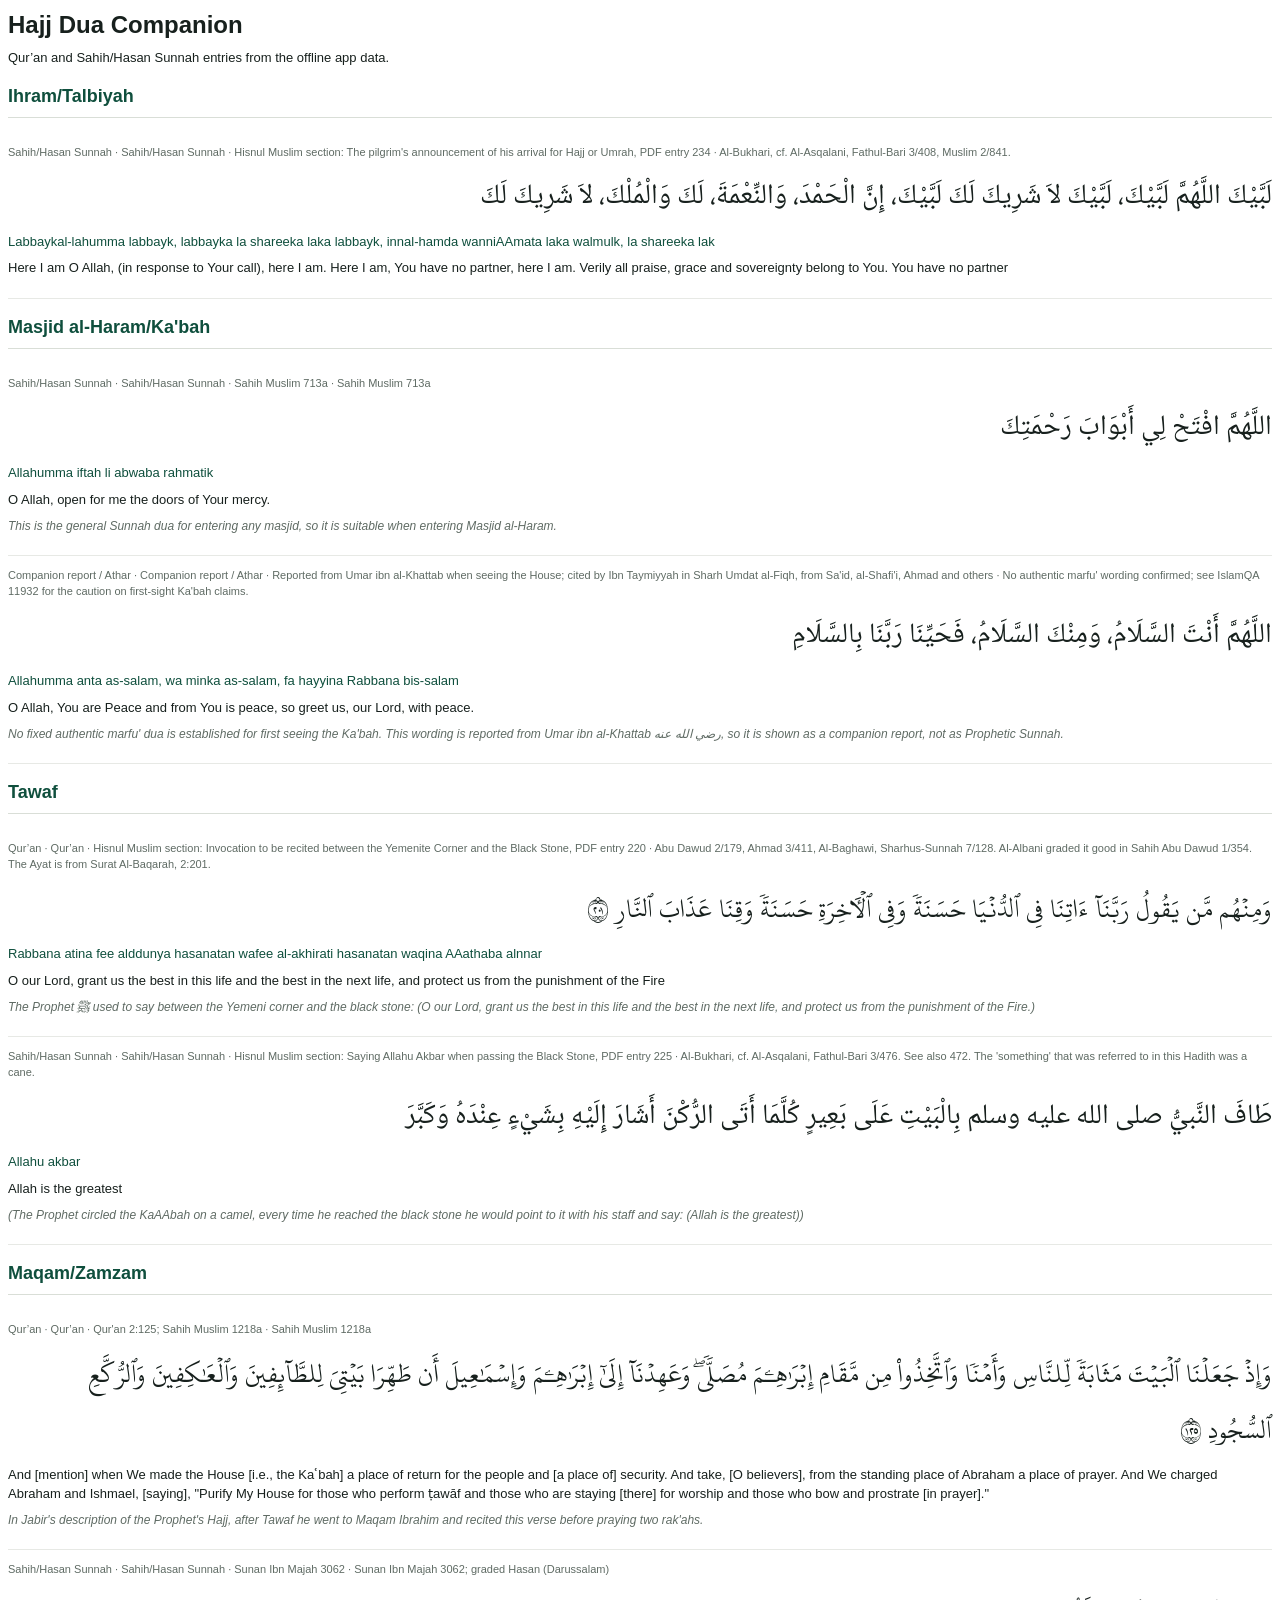
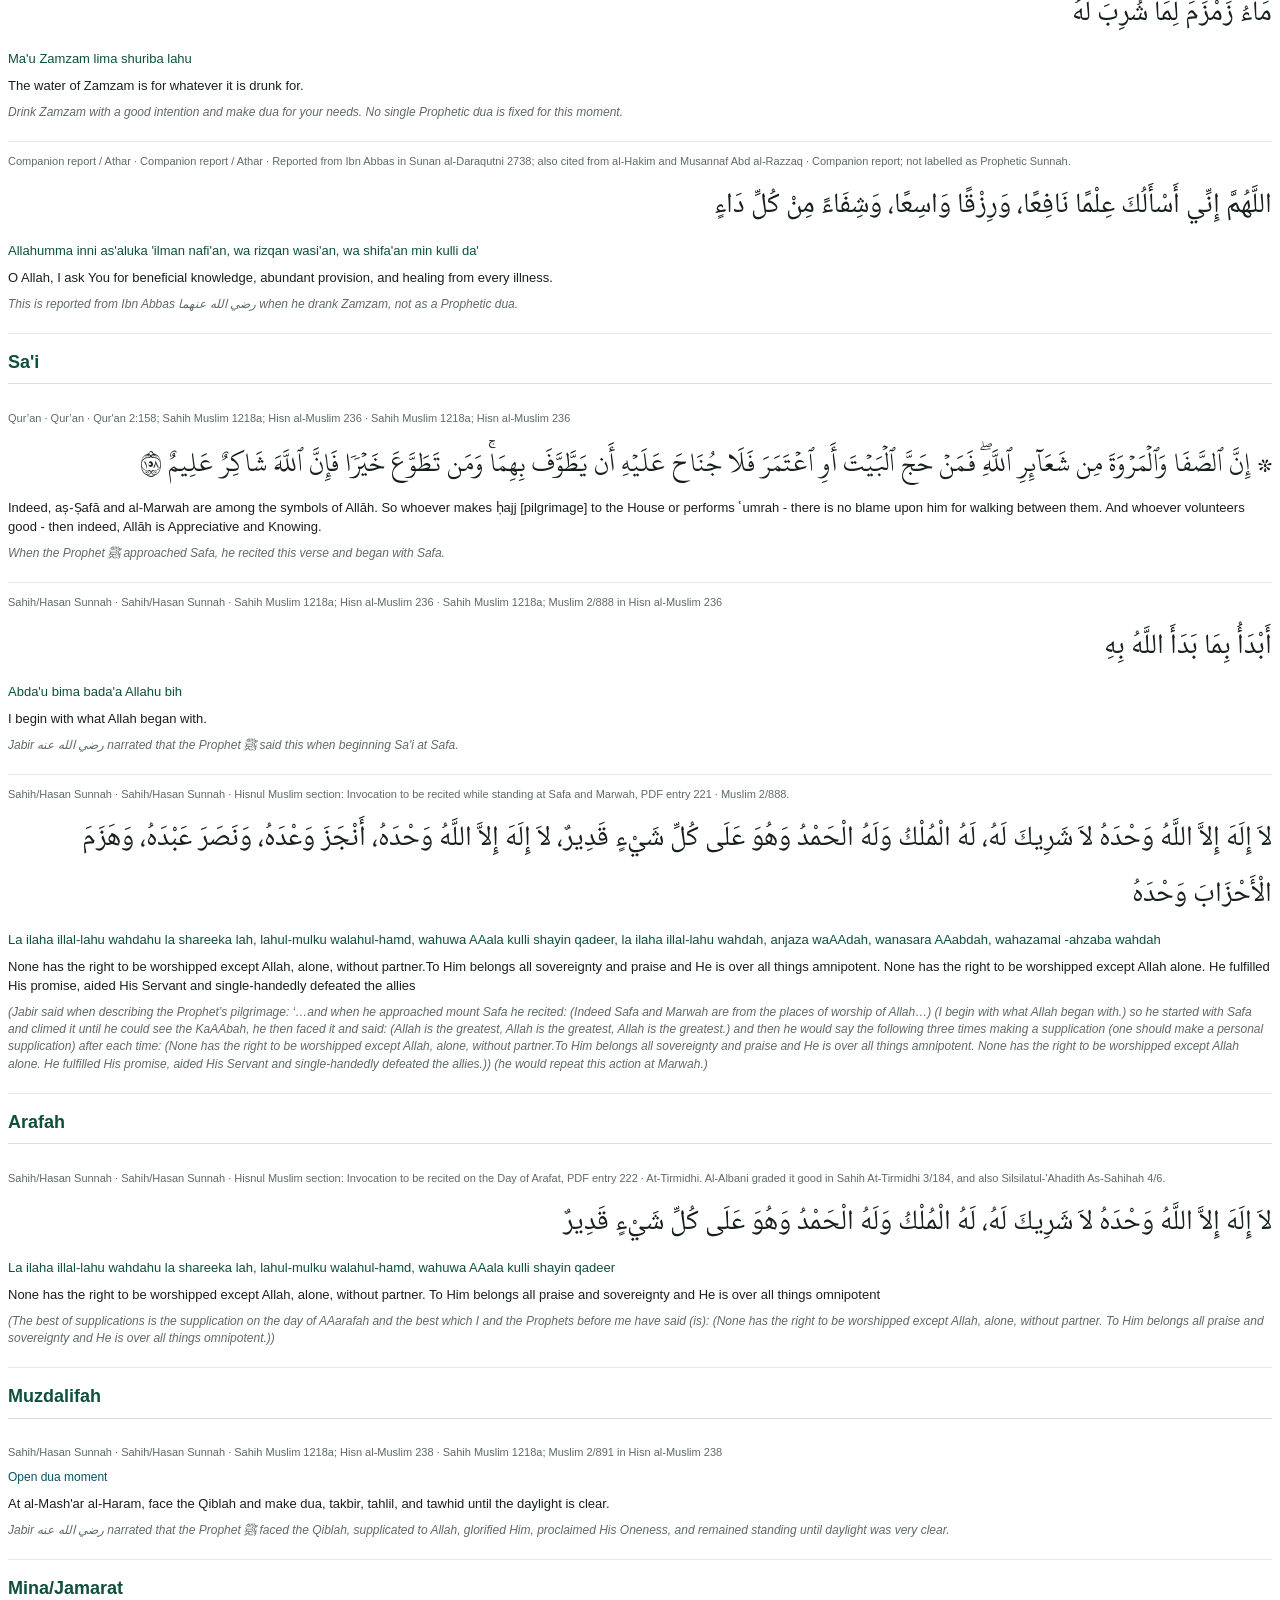
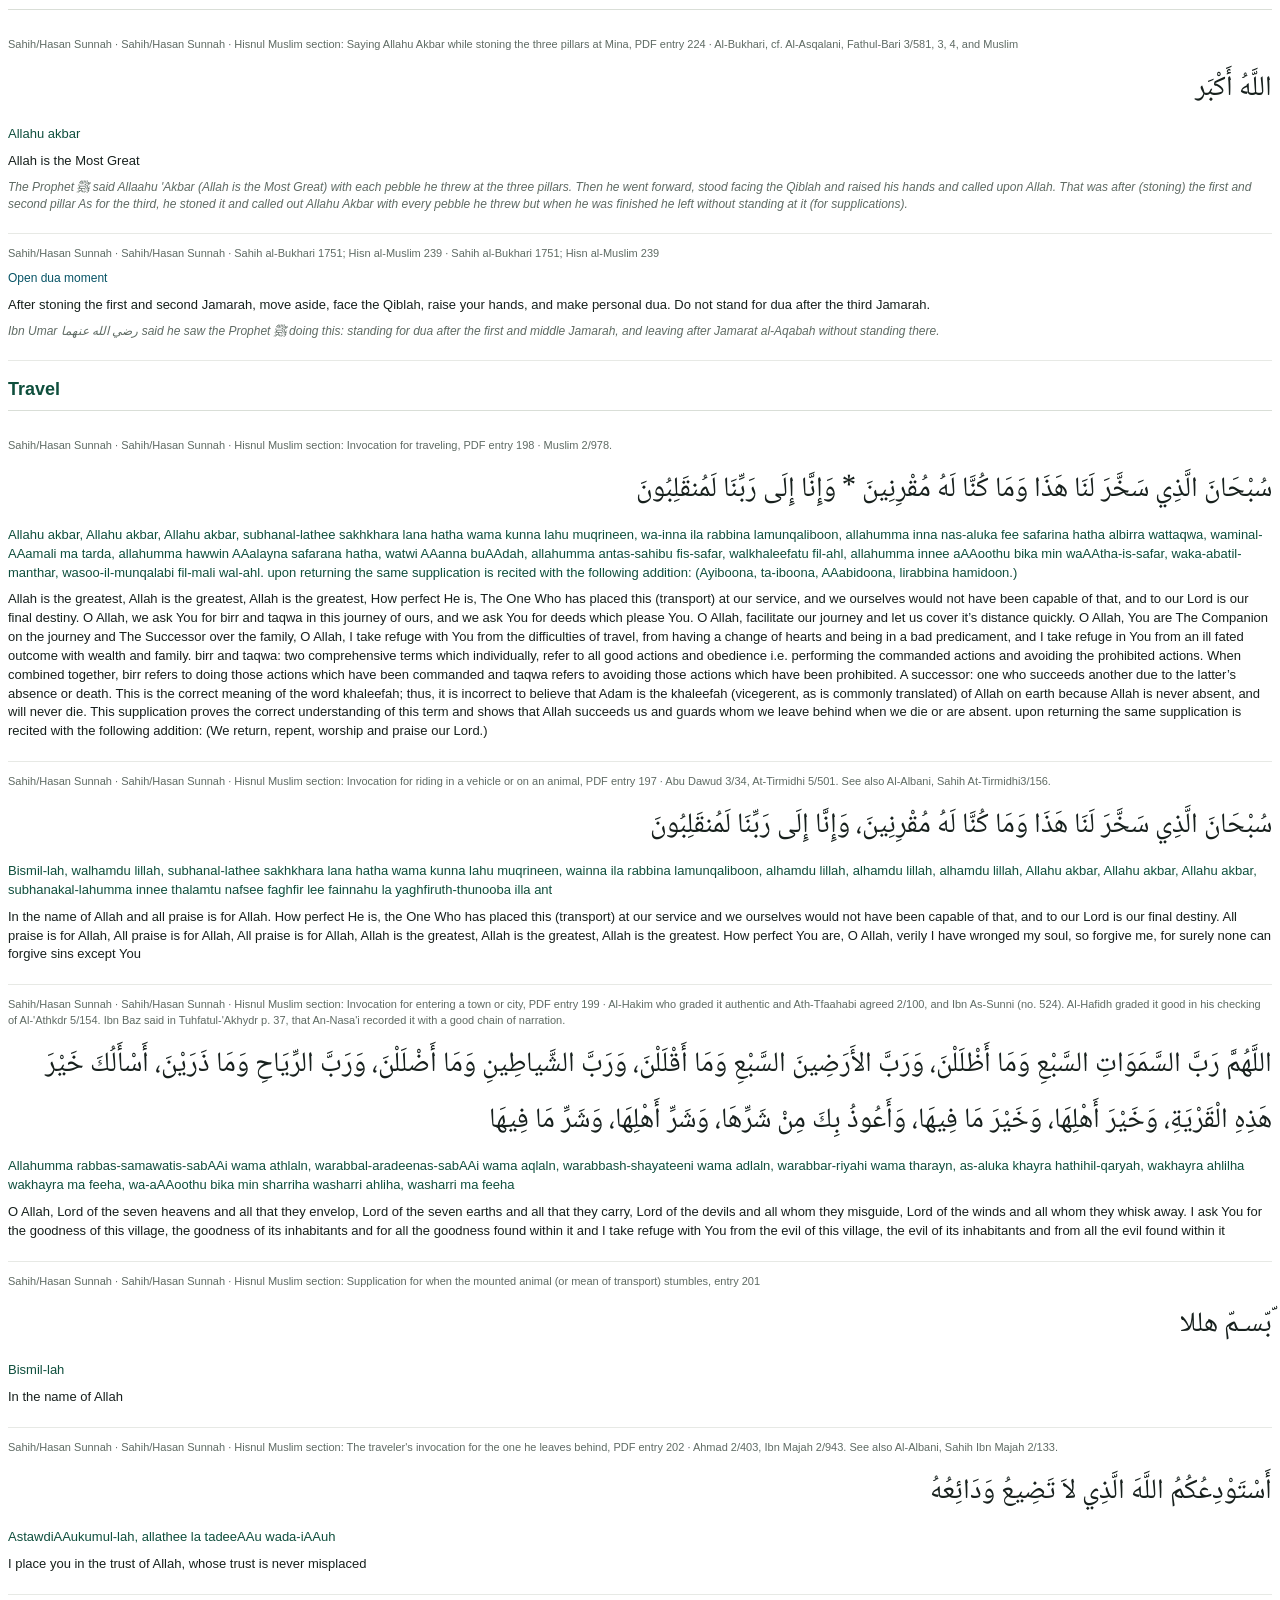
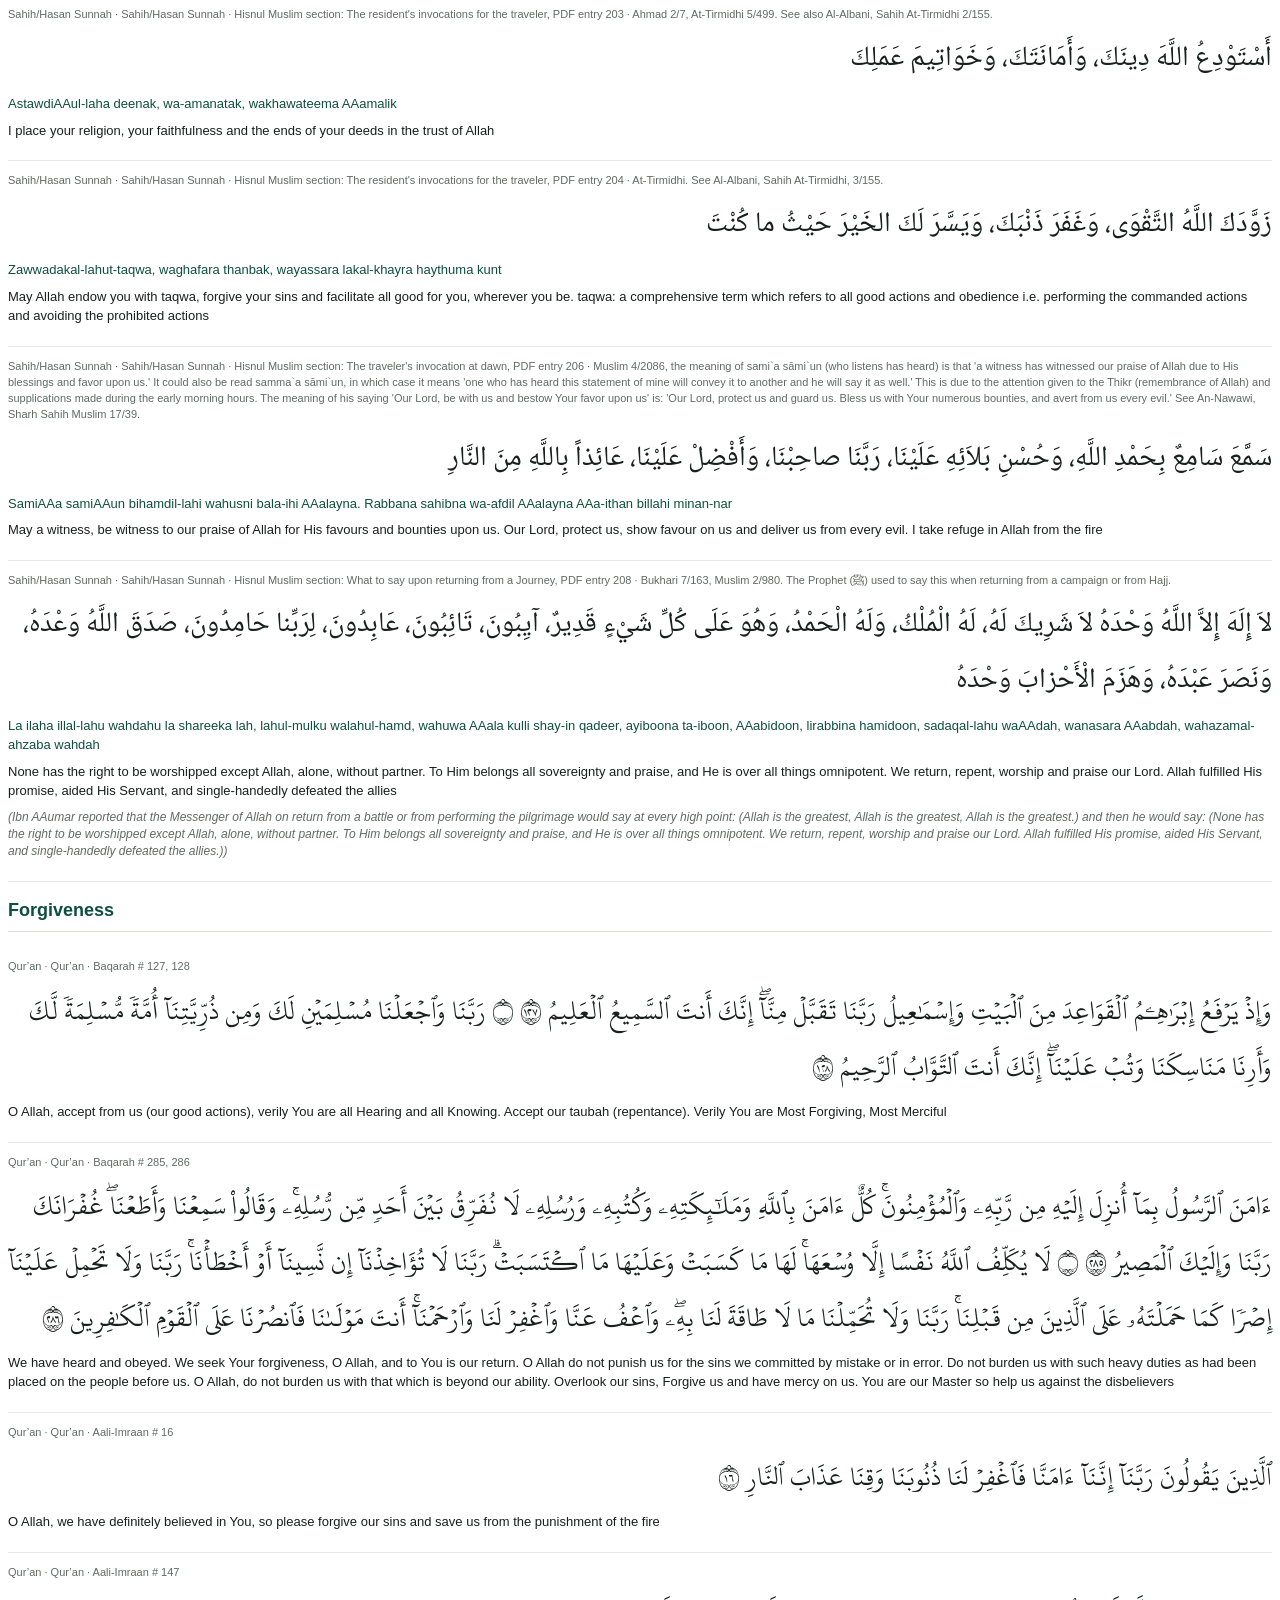
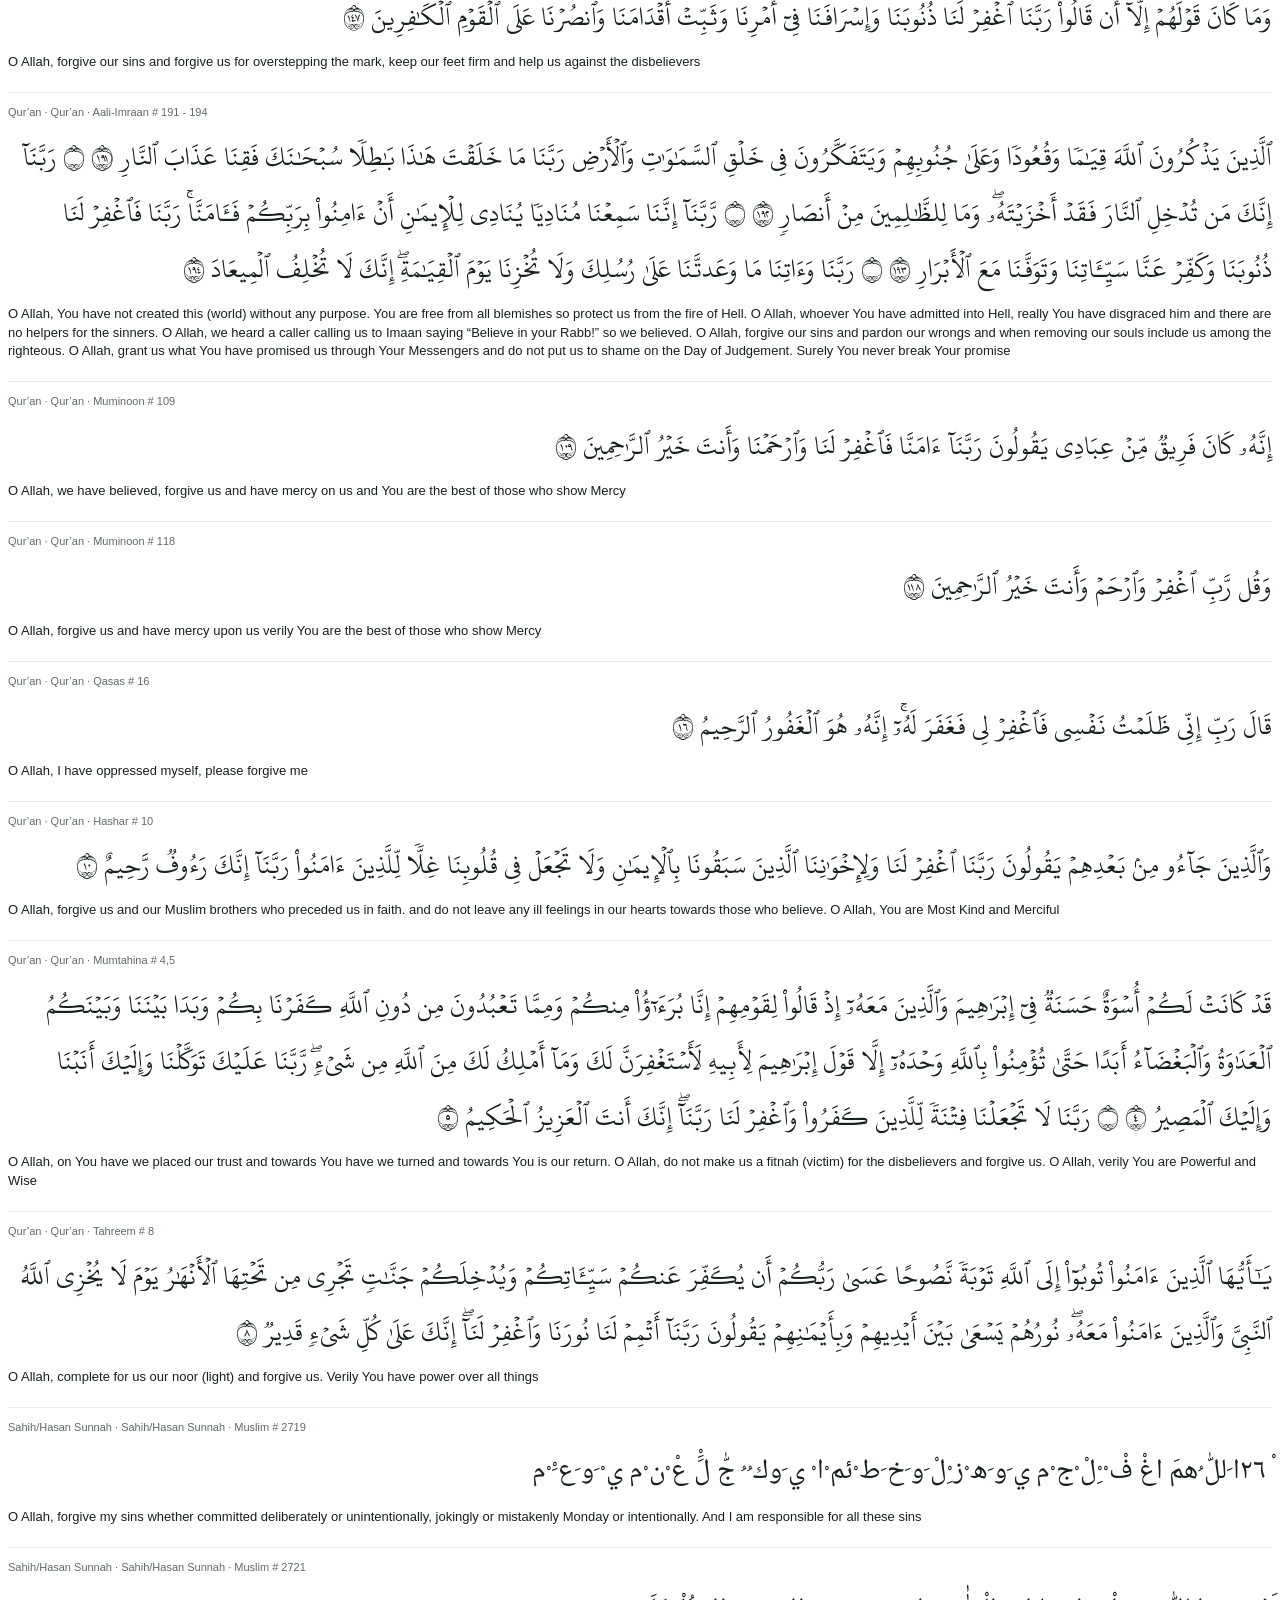
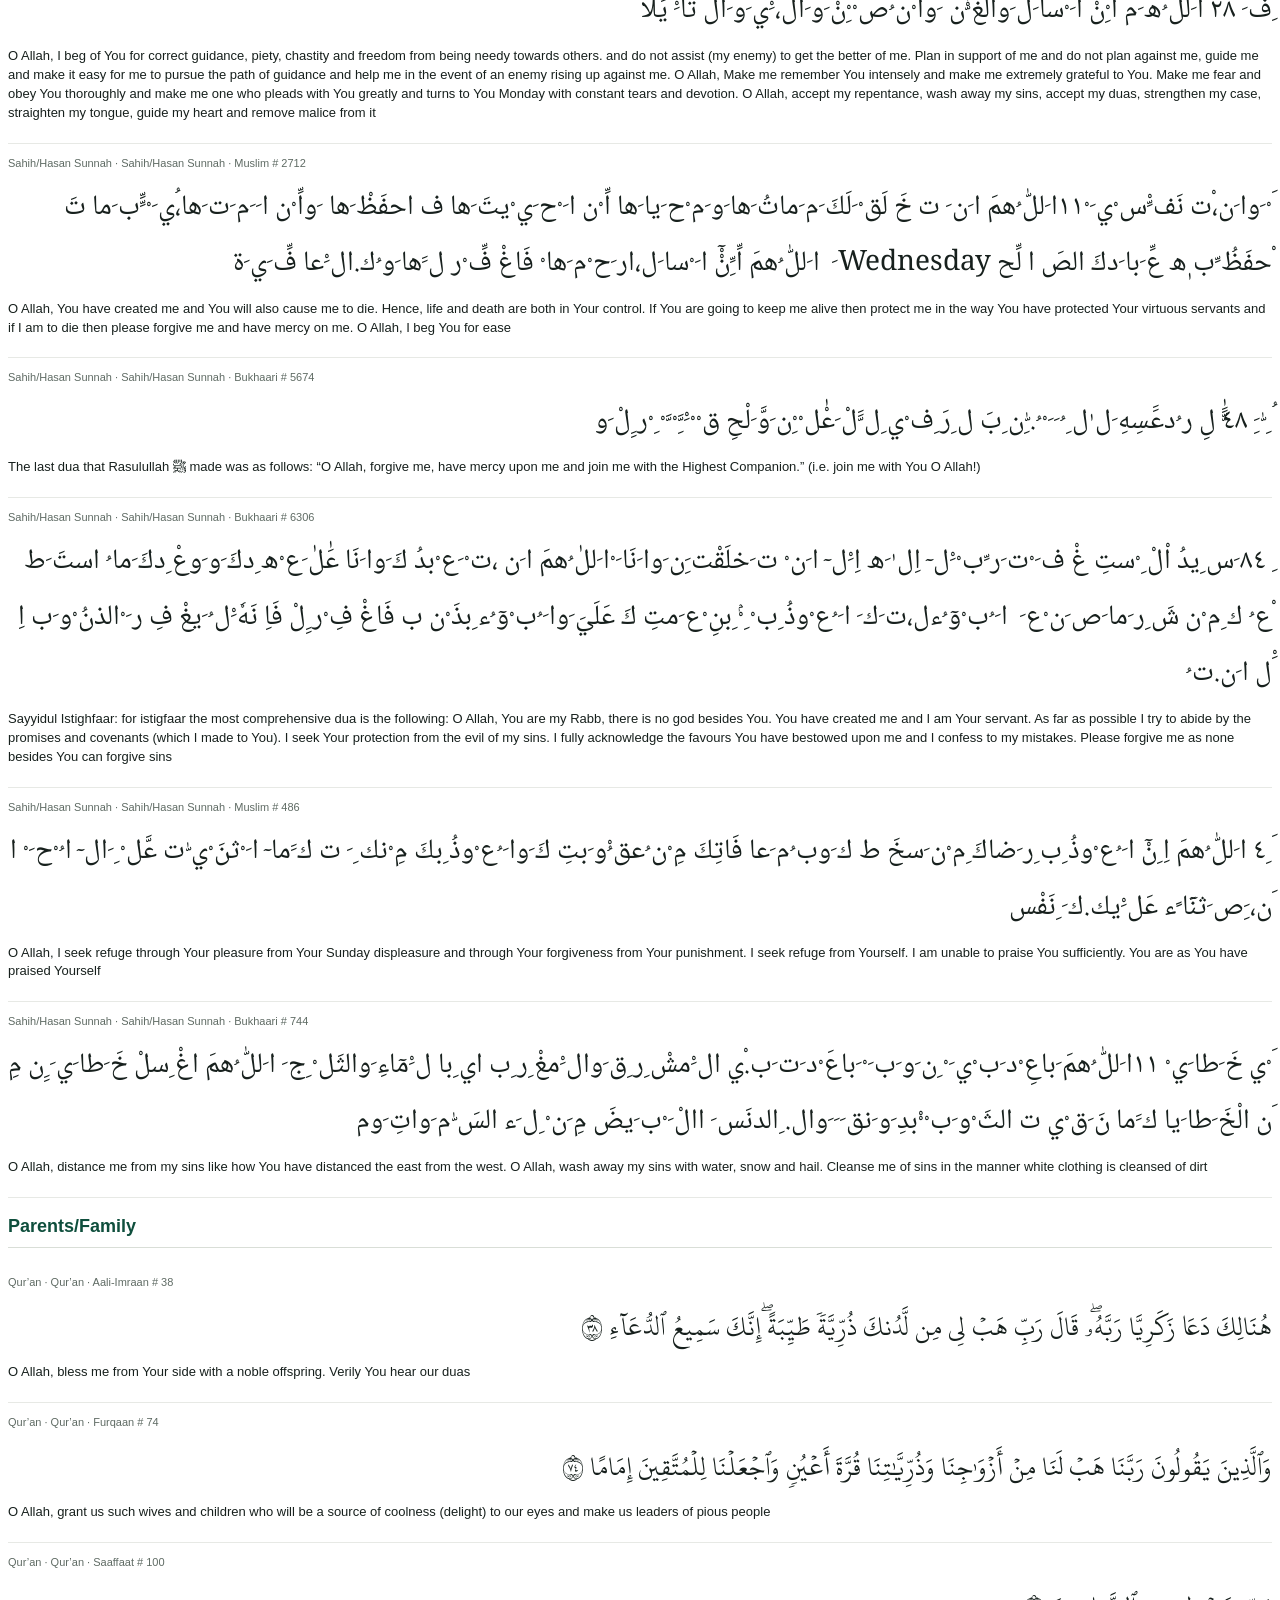
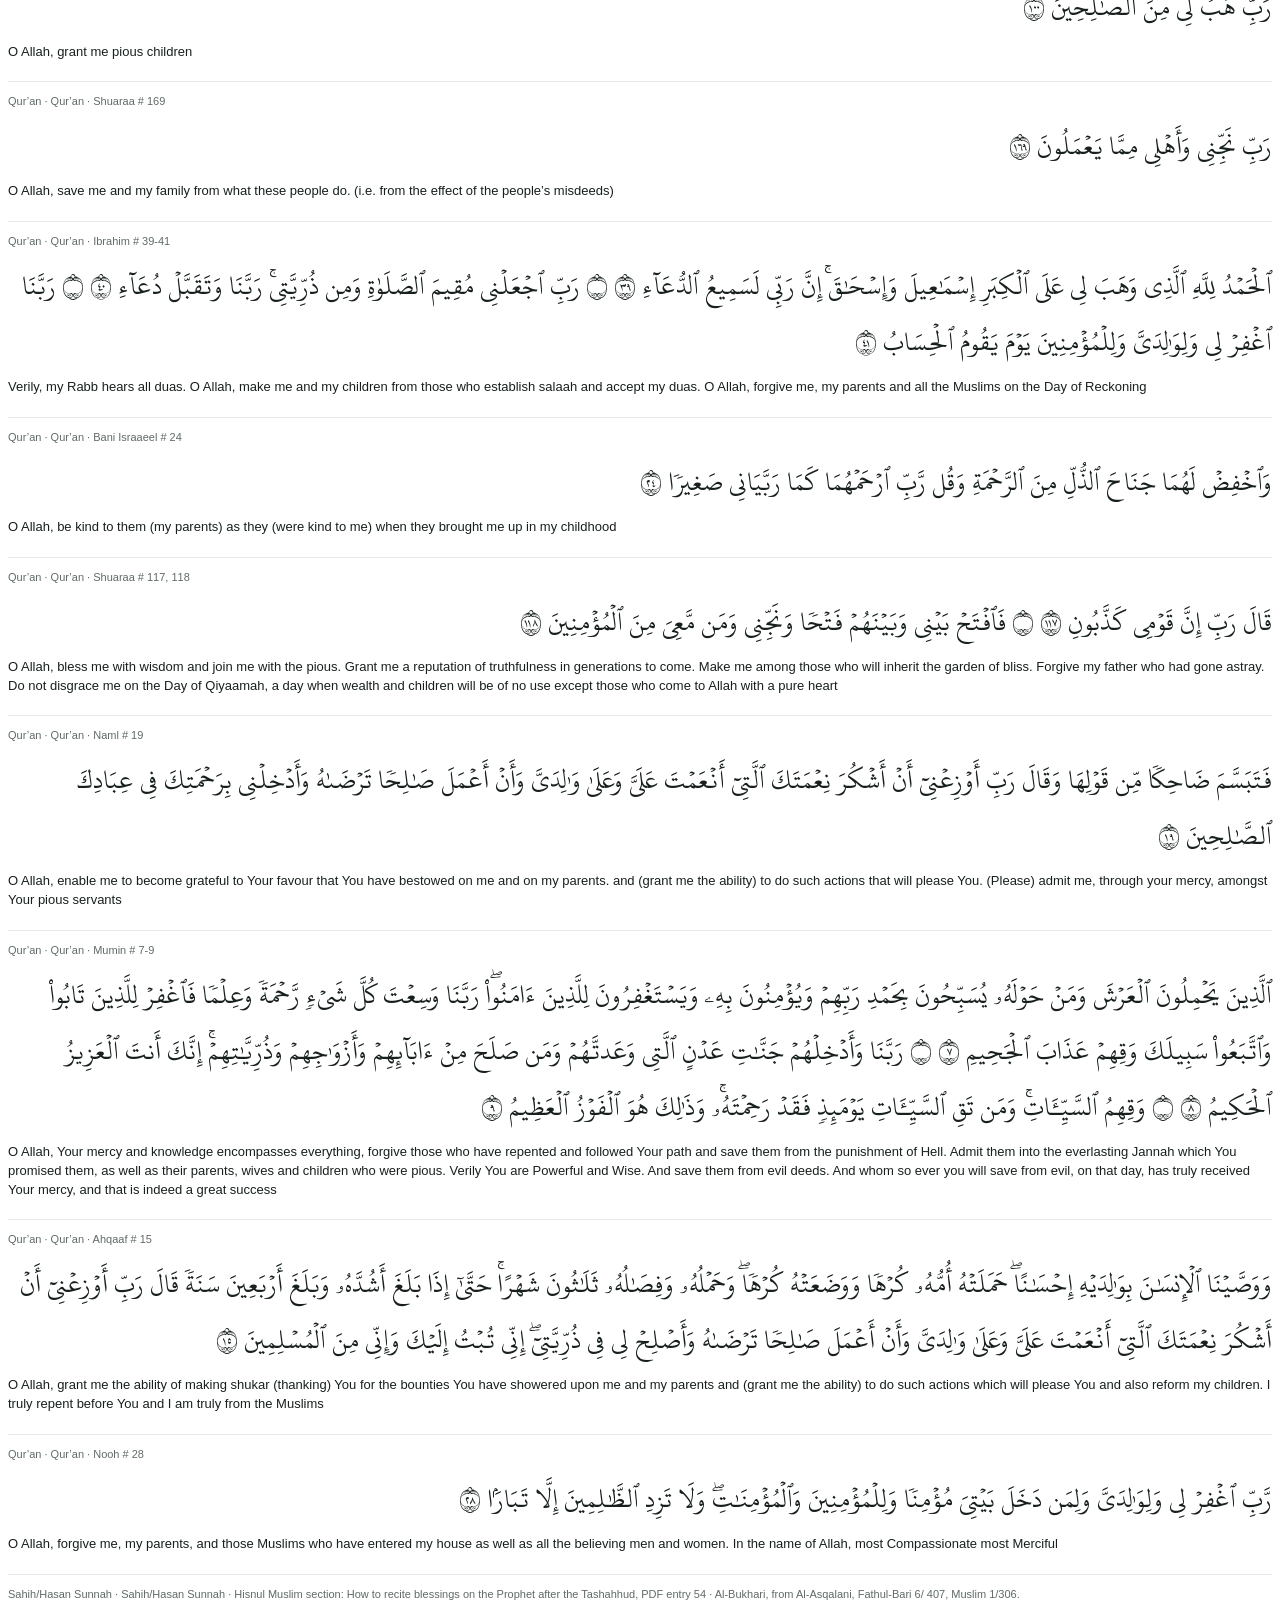
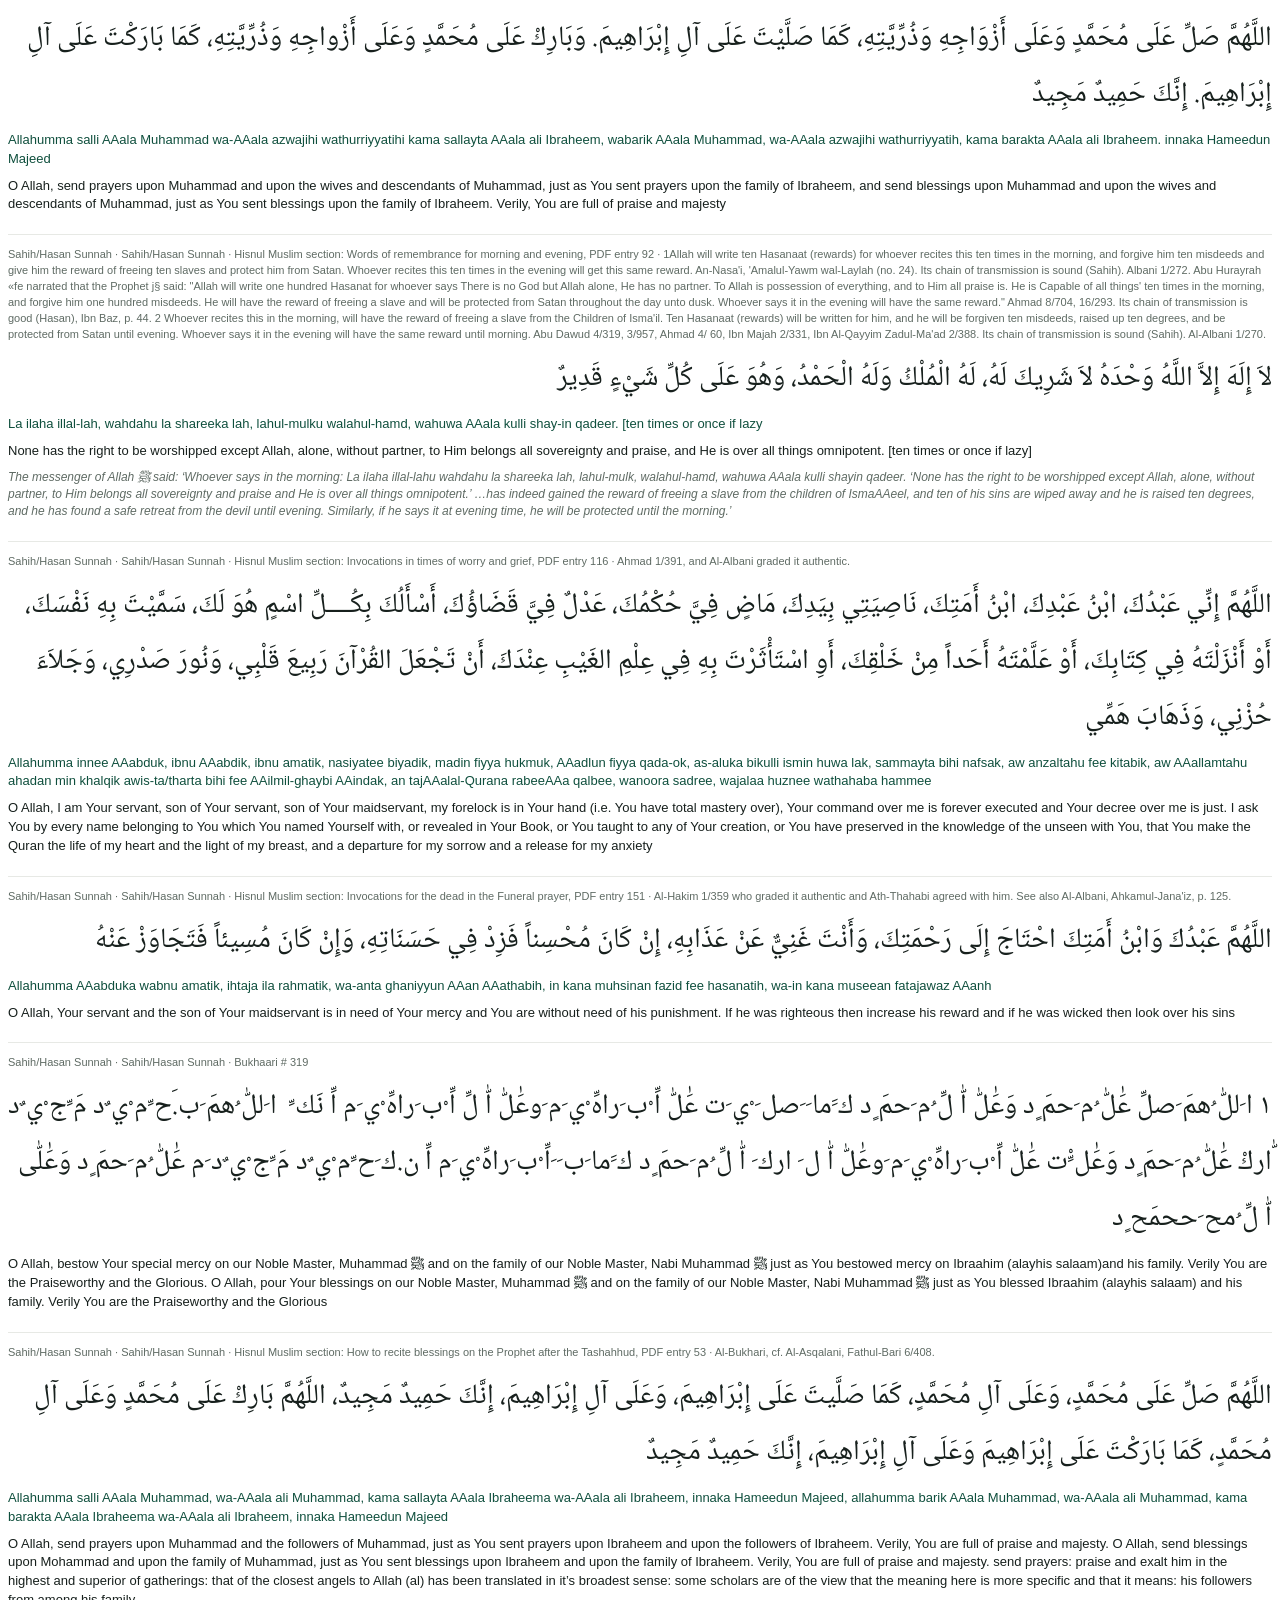
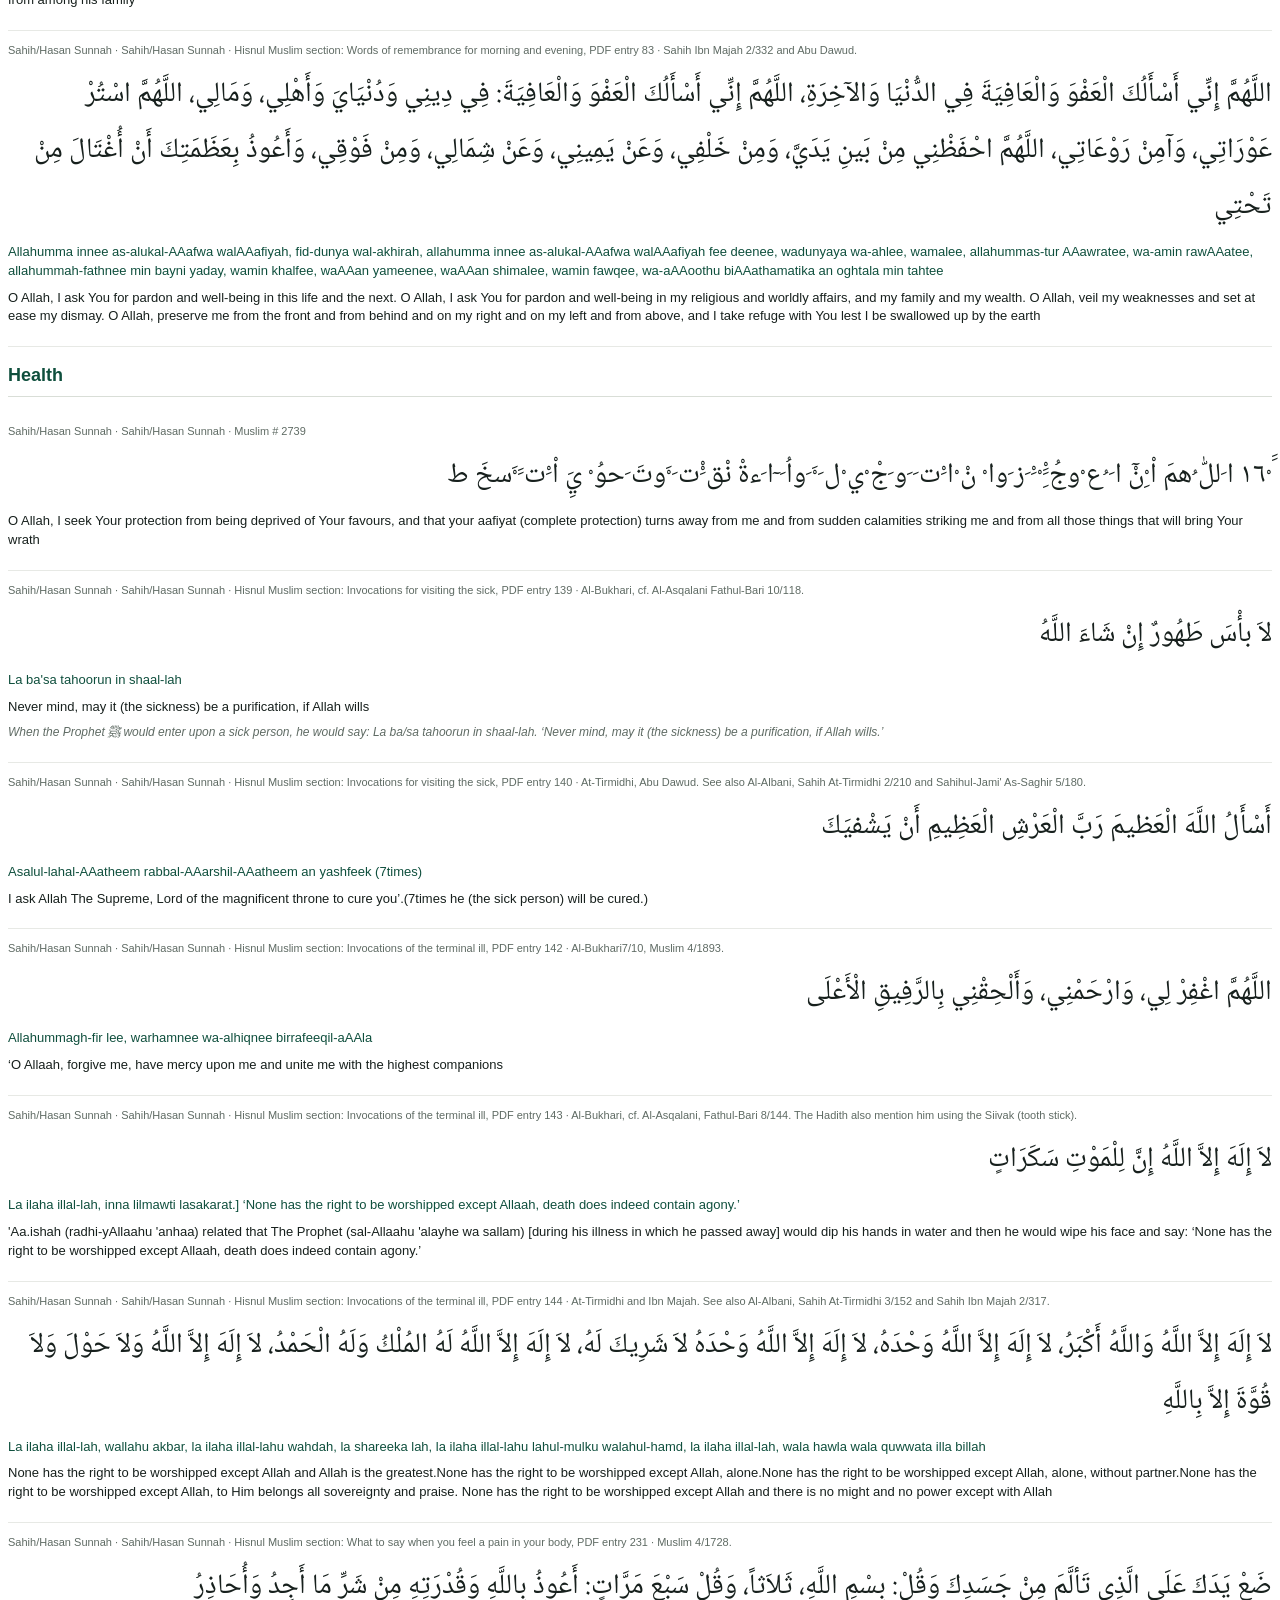
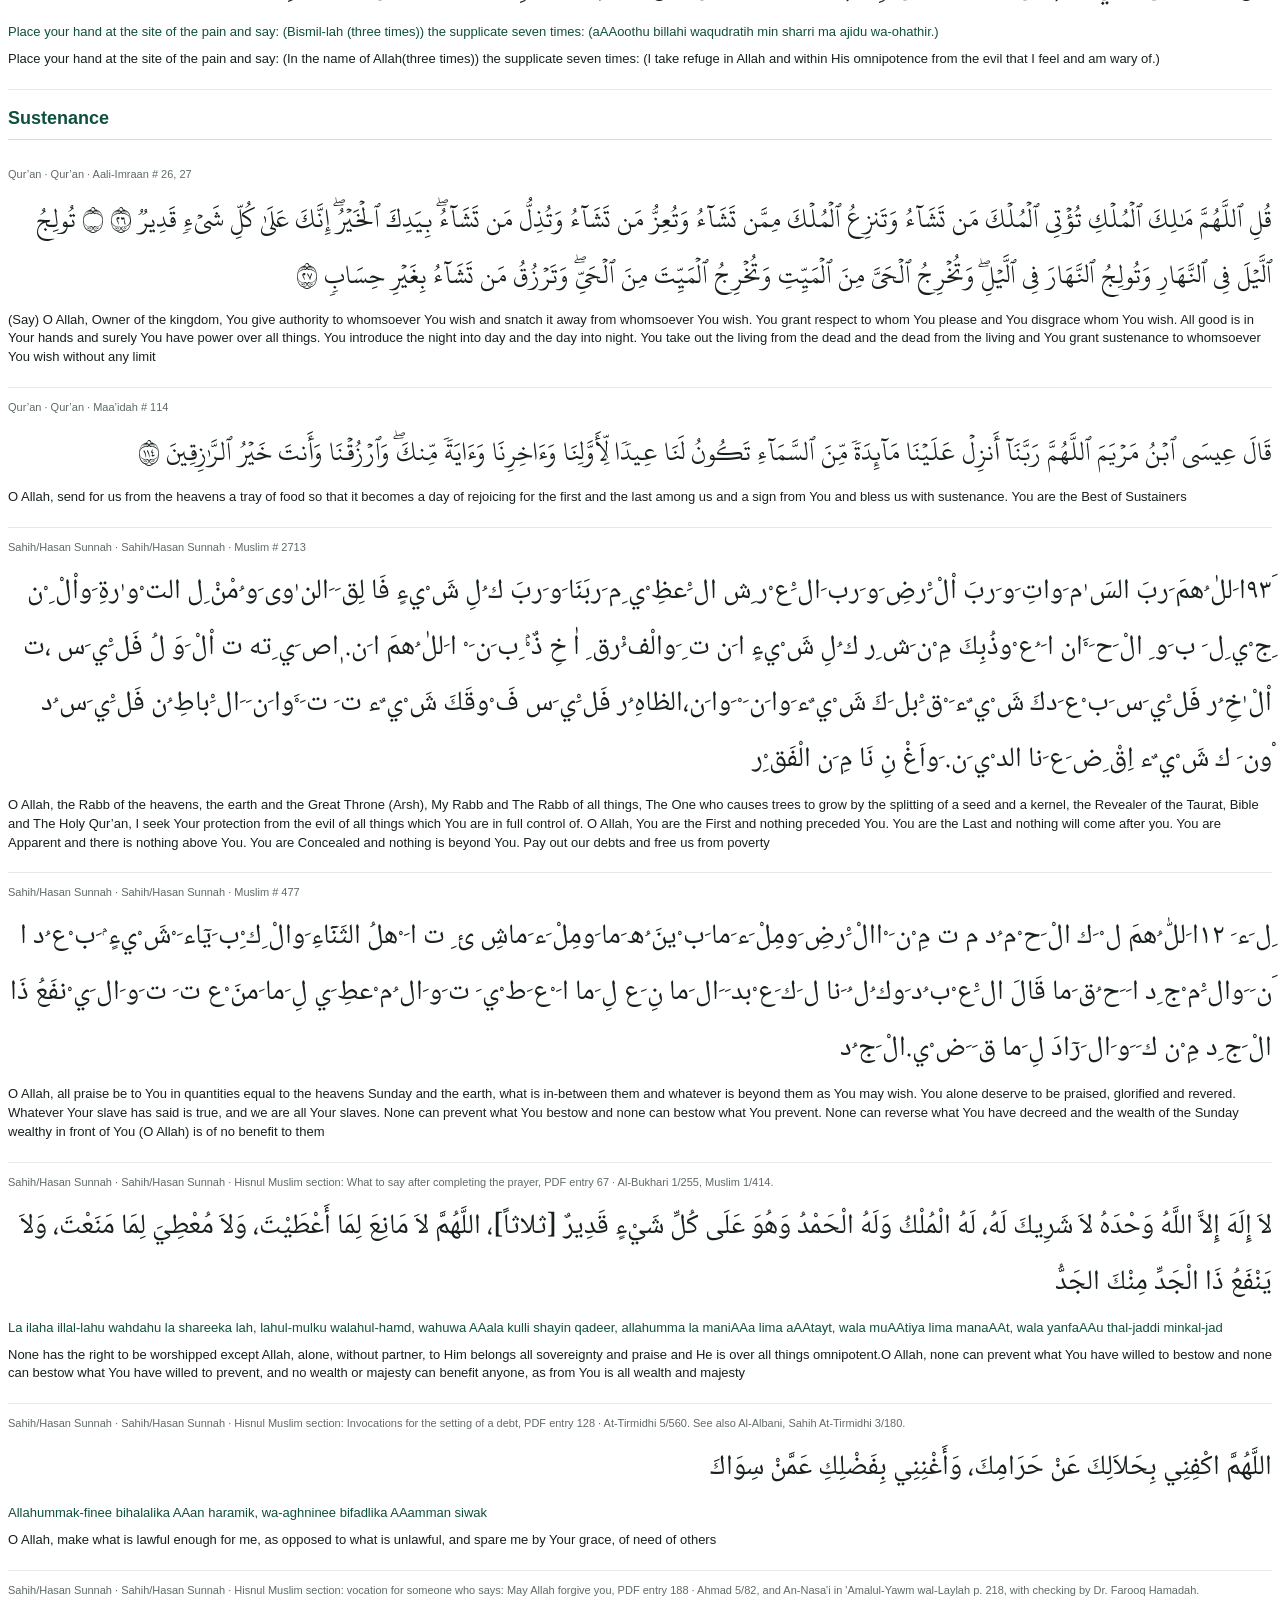
==== print.html @ d3d4d7bc "Initial Hajj Dua Companion PWA" ====
<!doctype html>
<html lang="en">
<head>
  <meta charset="utf-8">
  <title>Hajj Dua Companion - Mobile PDF</title>
  <style>
    @font-face { font-family: "Uthmanic Hafs"; src: url("assets/fonts/UthmanicHafs1Ver18.woff2") format("woff2"); }
    @font-face { font-family: "Amiri Quran"; src: url("assets/fonts/AmiriQuran-Regular.ttf") format("truetype"); }
    @font-face { font-family: "Noto Naskh Arabic"; src: url("assets/fonts/NotoNaskhArabic-Regular.ttf") format("truetype"); }
    @page { size: 390px 844px; margin: 22px; }
    body { font-family: -apple-system, BlinkMacSystemFont, "Segoe UI", sans-serif; color: #17201d; background: white; line-height: 1.45; }
    h1 { font-size: 24px; margin: 0 0 6px; }
    h2 { break-before: page; border-bottom: 1px solid #d9ded7; padding-bottom: 8px; font-size: 18px; color: #0f4f3d; }
    h2:first-of-type { break-before: auto; }
    .dua { break-inside: avoid; padding: 12px 0; border-bottom: 1px solid #e7e9e5; }
    .meta { font-size: 11px; color: #5f6b64; margin-bottom: 8px; }
    .arabic { direction: rtl; font-size: 28px; line-height: 2; text-align: right; font-synthesis: none; }
    .arabic.uthmani { font-family: "Uthmanic Hafs", "Amiri Quran", "Noto Naskh Arabic", serif; }
    .arabic.naskh { font-family: "Noto Naskh Arabic", "Amiri Quran", serif; }
    .translit { color: #0f4f3d; font-size: 13px; }
    .context { color: #5f6b64; font-style: italic; font-size: 12px; }
    .open-note { color: #075466; font-size: 12px; margin-bottom: 8px; }
    p { margin: 0 0 8px; font-size: 13px; }
  </style>
</head>
<body>
  <h1>Hajj Dua Companion</h1>
  <p>Qur’an and Sahih/Hasan Sunnah entries from the offline app data.</p>
  <section><h2>Ihram/Talbiyah</h2>
<article class='dua'><div class='meta'>Sahih/Hasan Sunnah · Sahih/Hasan Sunnah · Hisnul Muslim section: The pilgrim&#x27;s announcement of his arrival for Hajj or Umrah, PDF entry 234 · Al-Bukhari, cf. Al-Asqalani, Fathul-Bari 3/408, Muslim 2/841.</div><p class='arabic naskh' lang='ar' dir='rtl'>لَبَّيْكَ اللَّهُمَّ لَبَّيْكَ، لَبَّيْكَ لاَ شَرِيكَ لَكَ لَبَّيْكَ، إِنَّ الْحَمْدَ، وَالنِّعْمَةَ، لَكَ وَالْمُلْكَ، لاَ شَرِيكَ لَكَ</p><p class='translit'>Labbaykal-lahumma labbayk, labbayka la shareeka laka labbayk, innal-hamda wanniAAmata laka walmulk, la shareeka lak</p><p>Here I am O Allah, (in response to Your call), here I am. Here I am, You have no partner, here I am. Verily all praise, grace and sovereignty belong to You. You have no partner</p></article>
</section>
<section><h2>Masjid al-Haram/Ka&#x27;bah</h2>
<article class='dua'><div class='meta'>Sahih/Hasan Sunnah · Sahih/Hasan Sunnah · Sahih Muslim 713a · Sahih Muslim 713a</div><p class='arabic naskh' lang='ar' dir='rtl'>اللَّهُمَّ افْتَحْ لِي أَبْوَابَ رَحْمَتِكَ</p><p class='translit'>Allahumma iftah li abwaba rahmatik</p><p>O Allah, open for me the doors of Your mercy.</p><p class='context'>This is the general Sunnah dua for entering any masjid, so it is suitable when entering Masjid al-Haram.</p></article>
<article class='dua'><div class='meta'>Companion report / Athar · Companion report / Athar · Reported from Umar ibn al-Khattab when seeing the House; cited by Ibn Taymiyyah in Sharh Umdat al-Fiqh, from Sa&#x27;id, al-Shafi&#x27;i, Ahmad and others · No authentic marfu&#x27; wording confirmed; see IslamQA 11932 for the caution on first-sight Ka&#x27;bah claims.</div><p class='arabic naskh' lang='ar' dir='rtl'>اللَّهُمَّ أَنْتَ السَّلَامُ، وَمِنْكَ السَّلَامُ، فَحَيِّنَا رَبَّنَا بِالسَّلَامِ</p><p class='translit'>Allahumma anta as-salam, wa minka as-salam, fa hayyina Rabbana bis-salam</p><p>O Allah, You are Peace and from You is peace, so greet us, our Lord, with peace.</p><p class='context'>No fixed authentic marfu&#x27; dua is established for first seeing the Ka&#x27;bah. This wording is reported from Umar ibn al-Khattab رضي الله عنه, so it is shown as a companion report, not as Prophetic Sunnah.</p></article>
</section>
<section><h2>Tawaf</h2>
<article class='dua'><div class='meta'>Qur’an · Qur’an · Hisnul Muslim section: Invocation to be recited between the Yemenite Corner and the Black Stone, PDF entry 220 · Abu Dawud 2/179, Ahmad 3/411, Al-Baghawi, Sharhus-Sunnah 7/128. Al-Albani graded it good in Sahih Abu Dawud 1/354. The Ayat is from Surat Al-Baqarah, 2:201.</div><p class='arabic uthmani' lang='ar' dir='rtl'>وَمِنۡهُم مَّن يَقُولُ رَبَّنَآ ءَاتِنَا فِي ٱلدُّنۡيَا حَسَنَةٗ وَفِي ٱلۡأٓخِرَةِ حَسَنَةٗ وَقِنَا عَذَابَ ٱلنَّارِ ٢٠١</p><p class='translit'>Rabbana atina fee alddunya hasanatan wafee al-akhirati hasanatan waqina AAathaba alnnar</p><p>O our Lord, grant us the best in this life and the best in the next life, and protect us from the punishment of the Fire</p><p class='context'>The Prophet ﷺ used to say between the Yemeni corner and the black stone: (O our Lord, grant us the best in this life and the best in the next life, and protect us from the punishment of the Fire.)</p></article>
<article class='dua'><div class='meta'>Sahih/Hasan Sunnah · Sahih/Hasan Sunnah · Hisnul Muslim section: Saying Allahu Akbar when passing the Black Stone, PDF entry 225 · Al-Bukhari, cf. Al-Asqalani, Fathul-Bari 3/476. See also 472. The &#x27;something&#x27; that was referred to in this Hadith was a cane.</div><p class='arabic naskh' lang='ar' dir='rtl'>طَافَ النَّبيُّ صلى الله عليه وسلم بِالْبَيْتِ عَلَى بَعِيرٍ كُلَّمَا أَتَى الرُّكْنَ أَشَارَ إِلَيْهِ بِشَيْءٍ عِنْدَهُ وَكَبَّرَ</p><p class='translit'>Allahu akbar</p><p>Allah is the greatest</p><p class='context'>(The Prophet circled the KaAAbah on a camel, every time he reached the black stone he would point to it with his staff and say: (Allah is the greatest))</p></article>
</section>
<section><h2>Maqam/Zamzam</h2>
<article class='dua'><div class='meta'>Qur’an · Qur’an · Qur&#x27;an 2:125; Sahih Muslim 1218a · Sahih Muslim 1218a</div><p class='arabic uthmani' lang='ar' dir='rtl'>وَإِذۡ جَعَلۡنَا ٱلۡبَيۡتَ مَثَابَةٗ لِّلنَّاسِ وَأَمۡنٗا وَٱتَّخِذُواْ مِن مَّقَامِ إِبۡرَٰهِـۧمَ مُصَلّٗىۖ وَعَهِدۡنَآ إِلَىٰٓ إِبۡرَٰهِـۧمَ وَإِسۡمَٰعِيلَ أَن طَهِّرَا بَيۡتِيَ لِلطَّآئِفِينَ وَٱلۡعَٰكِفِينَ وَٱلرُّكَّعِ ٱلسُّجُودِ ١٢٥</p><p>And [mention] when We made the House [i.e., the Kaʿbah] a place of return for the people and [a place of] security. And take, [O believers], from the standing place of Abraham a place of prayer. And We charged Abraham and Ishmael, [saying], &quot;Purify My House for those who perform ṭawāf and those who are staying [there] for worship and those who bow and prostrate [in prayer].&quot;</p><p class='context'>In Jabir&#x27;s description of the Prophet&#x27;s Hajj, after Tawaf he went to Maqam Ibrahim and recited this verse before praying two rak&#x27;ahs.</p></article>
<article class='dua'><div class='meta'>Sahih/Hasan Sunnah · Sahih/Hasan Sunnah · Sunan Ibn Majah 3062 · Sunan Ibn Majah 3062; graded Hasan (Darussalam)</div><p class='arabic naskh' lang='ar' dir='rtl'>مَاءُ زَمْزَمَ لِمَا شُرِبَ لَهُ</p><p class='translit'>Ma&#x27;u Zamzam lima shuriba lahu</p><p>The water of Zamzam is for whatever it is drunk for.</p><p class='context'>Drink Zamzam with a good intention and make dua for your needs. No single Prophetic dua is fixed for this moment.</p></article>
<article class='dua'><div class='meta'>Companion report / Athar · Companion report / Athar · Reported from Ibn Abbas in Sunan al-Daraqutni 2738; also cited from al-Hakim and Musannaf Abd al-Razzaq · Companion report; not labelled as Prophetic Sunnah.</div><p class='arabic naskh' lang='ar' dir='rtl'>اللَّهُمَّ إِنِّي أَسْأَلُكَ عِلْمًا نَافِعًا، وَرِزْقًا وَاسِعًا، وَشِفَاءً مِنْ كُلِّ دَاءٍ</p><p class='translit'>Allahumma inni as&#x27;aluka &#x27;ilman nafi&#x27;an, wa rizqan wasi&#x27;an, wa shifa&#x27;an min kulli da&#x27;</p><p>O Allah, I ask You for beneficial knowledge, abundant provision, and healing from every illness.</p><p class='context'>This is reported from Ibn Abbas رضي الله عنهما when he drank Zamzam, not as a Prophetic dua.</p></article>
</section>
<section><h2>Sa&#x27;i</h2>
<article class='dua'><div class='meta'>Qur’an · Qur’an · Qur&#x27;an 2:158; Sahih Muslim 1218a; Hisn al-Muslim 236 · Sahih Muslim 1218a; Hisn al-Muslim 236</div><p class='arabic uthmani' lang='ar' dir='rtl'>۞ إِنَّ ٱلصَّفَا وَٱلۡمَرۡوَةَ مِن شَعَآئِرِ ٱللَّهِۖ فَمَنۡ حَجَّ ٱلۡبَيۡتَ أَوِ ٱعۡتَمَرَ فَلَا جُنَاحَ عَلَيۡهِ أَن يَطَّوَّفَ بِهِمَاۚ وَمَن تَطَوَّعَ خَيۡرٗا فَإِنَّ ٱللَّهَ شَاكِرٌ عَلِيمٌ ١٥٨</p><p>Indeed, aṣ-Ṣafā and al-Marwah are among the symbols of Allāh. So whoever makes ḥajj [pilgrimage] to the House or performs ʿumrah - there is no blame upon him for walking between them. And whoever volunteers good - then indeed, Allāh is Appreciative and Knowing.</p><p class='context'>When the Prophet ﷺ approached Safa, he recited this verse and began with Safa.</p></article>
<article class='dua'><div class='meta'>Sahih/Hasan Sunnah · Sahih/Hasan Sunnah · Sahih Muslim 1218a; Hisn al-Muslim 236 · Sahih Muslim 1218a; Muslim 2/888 in Hisn al-Muslim 236</div><p class='arabic naskh' lang='ar' dir='rtl'>أَبْدَأُ بِمَا بَدَأَ اللَّهُ بِهِ</p><p class='translit'>Abda&#x27;u bima bada&#x27;a Allahu bih</p><p>I begin with what Allah began with.</p><p class='context'>Jabir رضي الله عنه narrated that the Prophet ﷺ said this when beginning Sa&#x27;i at Safa.</p></article>
<article class='dua'><div class='meta'>Sahih/Hasan Sunnah · Sahih/Hasan Sunnah · Hisnul Muslim section: Invocation to be recited while standing at Safa and Marwah, PDF entry 221 · Muslim 2/888.</div><p class='arabic naskh' lang='ar' dir='rtl'>لاَ إِلَهَ إِلاَّ اللَّهُ وَحْدَهُ لاَ شَرِيكَ لَهُ، لَهُ الْمُلْكُ وَلَهُ الْحَمْدُ وَهُوَ عَلَى كُلِّ شَيْءٍ قَدِيرٌ، لاَ إِلَهَ إِلاَّ اللَّهُ وَحْدَهُ، أَنْجَزَ وَعْدَهُ، وَنَصَرَ عَبْدَهُ، وَهَزَمَ الْأَحْزَابَ وَحْدَهُ</p><p class='translit'>La ilaha illal-lahu wahdahu la shareeka lah, lahul-mulku walahul-hamd, wahuwa AAala kulli shayin qadeer, la ilaha illal-lahu wahdah, anjaza waAAdah, wanasara AAabdah, wahazamal -ahzaba wahdah</p><p>None has the right to be worshipped except Allah, alone, without partner.To Him belongs all sovereignty and praise and He is over all things amnipotent. None has the right to be worshipped except Allah alone. He fulfilled His promise, aided His Servant and single-handedly defeated the allies</p><p class='context'>(Jabir said when describing the Prophet’s pilgrimage: ‘…and when he approached mount Safa he recited: (Indeed Safa and Marwah are from the places of worship of Allah…) (I begin with what Allah began with.) so he started with Safa and climed it until he could see the KaAAbah, he then faced it and said: (Allah is the greatest, Allah is the greatest, Allah is the greatest.) and then he would say the following three times making a supplication (one should make a personal supplication) after each time: (None has the right to be worshipped except Allah, alone, without partner.To Him belongs all sovereignty and praise and He is over all things amnipotent. None has the right to be worshipped except Allah alone. He fulfilled His promise, aided His Servant and single-handedly defeated the allies.)) (he would repeat this action at Marwah.)</p></article>
</section>
<section><h2>Arafah</h2>
<article class='dua'><div class='meta'>Sahih/Hasan Sunnah · Sahih/Hasan Sunnah · Hisnul Muslim section: Invocation to be recited on the Day of Arafat, PDF entry 222 · At-Tirmidhi. Al-Albani graded it good in Sahih At-Tirmidhi 3/184, and also Silsilatul-&#x27;Ahadith As-Sahihah 4/6.</div><p class='arabic naskh' lang='ar' dir='rtl'>لاَ إِلَهَ إِلاَّ اللَّهُ وَحْدَهُ لاَ شَرِيكَ لَهُ، لَهُ الْمُلْكُ وَلَهُ الْحَمْدُ وَهُوَ عَلَى كُلِّ شَيْءٍ قَدِيرٌ</p><p class='translit'>La ilaha illal-lahu wahdahu la shareeka lah, lahul-mulku walahul-hamd, wahuwa AAala kulli shayin qadeer</p><p>None has the right to be worshipped except Allah, alone, without partner. To Him belongs all praise and sovereignty and He is over all things omnipotent</p><p class='context'>(The best of supplications is the supplication on the day of AAarafah and the best which I and the Prophets before me have said (is): (None has the right to be worshipped except Allah, alone, without partner. To Him belongs all praise and sovereignty and He is over all things omnipotent.))</p></article>
</section>
<section><h2>Muzdalifah</h2>
<article class='dua'><div class='meta'>Sahih/Hasan Sunnah · Sahih/Hasan Sunnah · Sahih Muslim 1218a; Hisn al-Muslim 238 · Sahih Muslim 1218a; Muslim 2/891 in Hisn al-Muslim 238</div><div class='open-note'>Open dua moment</div><p>At al-Mash&#x27;ar al-Haram, face the Qiblah and make dua, takbir, tahlil, and tawhid until the daylight is clear.</p><p class='context'>Jabir رضي الله عنه narrated that the Prophet ﷺ faced the Qiblah, supplicated to Allah, glorified Him, proclaimed His Oneness, and remained standing until daylight was very clear.</p></article>
</section>
<section><h2>Mina/Jamarat</h2>
<article class='dua'><div class='meta'>Sahih/Hasan Sunnah · Sahih/Hasan Sunnah · Hisnul Muslim section: Saying Allahu Akbar while stoning the three pillars at Mina, PDF entry 224 · Al-Bukhari, cf. Al-Asqalani, Fathul-Bari 3/581, 3, 4, and Muslim</div><p class='arabic naskh' lang='ar' dir='rtl'>اللَّهُ أَكْبَر</p><p class='translit'>Allahu akbar</p><p>Allah is the Most Great</p><p class='context'>The Prophet ﷺ said Allaahu &#x27;Akbar (Allah is the Most Great) with each pebble he threw at the three pillars. Then he went forward, stood facing the Qiblah and raised his hands and called upon Allah. That was after (stoning) the first and second pillar As for the third, he stoned it and called out Allahu Akbar with every pebble he threw but when he was finished he left without standing at it (for supplications).</p></article>
<article class='dua'><div class='meta'>Sahih/Hasan Sunnah · Sahih/Hasan Sunnah · Sahih al-Bukhari 1751; Hisn al-Muslim 239 · Sahih al-Bukhari 1751; Hisn al-Muslim 239</div><div class='open-note'>Open dua moment</div><p>After stoning the first and second Jamarah, move aside, face the Qiblah, raise your hands, and make personal dua. Do not stand for dua after the third Jamarah.</p><p class='context'>Ibn Umar رضي الله عنهما said he saw the Prophet ﷺ doing this: standing for dua after the first and middle Jamarah, and leaving after Jamarat al-Aqabah without standing there.</p></article>
</section>
<section><h2>Travel</h2>
<article class='dua'><div class='meta'>Sahih/Hasan Sunnah · Sahih/Hasan Sunnah · Hisnul Muslim section: Invocation for traveling, PDF entry 198 · Muslim 2/978.</div><p class='arabic naskh' lang='ar' dir='rtl'>سُبْحَانَ الَّذِي سَخَّرَ لَنَا هَذَا وَمَا كُنَّا لَهُ مُقْرِنِينَ * وَإِنَّا إِلَى رَبِّنَا لَمُنقَلِبُونَ</p><p class='translit'>Allahu akbar, Allahu akbar, Allahu akbar, subhanal-lathee sakhkhara lana hatha wama kunna lahu muqrineen, wa-inna ila rabbina lamunqaliboon, allahumma inna nas-aluka fee safarina hatha albirra wattaqwa, waminal-AAamali ma tarda, allahumma hawwin AAalayna safarana hatha, watwi AAanna buAAdah, allahumma antas-sahibu fis-safar, walkhaleefatu fil-ahl, allahumma innee aAAoothu bika min waAAtha-is-safar, waka-abatil-manthar, wasoo-il-munqalabi fil-mali wal-ahl. upon returning the same supplication is recited with the following addition: (Ayiboona, ta-iboona, AAabidoona, lirabbina hamidoon.)</p><p>Allah is the greatest, Allah is the greatest, Allah is the greatest, How perfect He is, The One Who has placed this (transport) at our service, and we ourselves would not have been capable of that, and to our Lord is our final destiny. O Allah, we ask You for birr and taqwa in this journey of ours, and we ask You for deeds which please You. O Allah, facilitate our journey and let us cover it’s distance quickly. O Allah, You are The Companion on the journey and The Successor over the family, O Allah, I take refuge with You from the difficulties of travel, from having a change of hearts and being in a bad predicament, and I take refuge in You from an ill fated outcome with wealth and family. birr and taqwa: two comprehensive terms which individually, refer to all good actions and obedience i.e. performing the commanded actions and avoiding the prohibited actions. When combined together, birr refers to doing those actions which have been commanded and taqwa refers to avoiding those actions which have been prohibited. A successor: one who succeeds another due to the latter’s absence or death. This is the correct meaning of the word khaleefah; thus, it is incorrect to believe that Adam is the khaleefah (vicegerent, as is commonly translated) of Allah on earth because Allah is never absent, and will never die. This supplication proves the correct understanding of this term and shows that Allah succeeds us and guards whom we leave behind when we die or are absent. upon returning the same supplication is recited with the following addition: (We return, repent, worship and praise our Lord.)</p></article>
<article class='dua'><div class='meta'>Sahih/Hasan Sunnah · Sahih/Hasan Sunnah · Hisnul Muslim section: Invocation for riding in a vehicle or on an animal, PDF entry 197 · Abu Dawud 3/34, At-Tirmidhi 5/501. See also Al-Albani, Sahih At-Tirmidhi3/156.</div><p class='arabic naskh' lang='ar' dir='rtl'>سُبْحَانَ الَّذِي سَخَّرَ لَنَا هَذَا وَمَا كُنَّا لَهُ مُقْرِنِينَ، وَإِنَّا إِلَى رَبِّنَا لَمُنقَلِبُونَ</p><p class='translit'>Bismil-lah, walhamdu lillah, subhanal-lathee sakhkhara lana hatha wama kunna lahu muqrineen, wainna ila rabbina lamunqaliboon, alhamdu lillah, alhamdu lillah, alhamdu lillah, Allahu akbar, Allahu akbar, Allahu akbar, subhanakal-lahumma innee thalamtu nafsee faghfir lee fainnahu la yaghfiruth-thunooba illa ant</p><p>In the name of Allah and all praise is for Allah. How perfect He is, the One Who has placed this (transport) at our service and we ourselves would not have been capable of that, and to our Lord is our final destiny. All praise is for Allah, All praise is for Allah, All praise is for Allah, Allah is the greatest, Allah is the greatest, Allah is the greatest. How perfect You are, O Allah, verily I have wronged my soul, so forgive me, for surely none can forgive sins except You</p></article>
<article class='dua'><div class='meta'>Sahih/Hasan Sunnah · Sahih/Hasan Sunnah · Hisnul Muslim section: Invocation for entering a town or city, PDF entry 199 · Al-Hakim who graded it authentic and Ath-Tfaahabi agreed 2/100, and Ibn As-Sunni (no. 524). Al-Hafidh graded it good in his checking of Al-&#x27;Athkdr 5/154. Ibn Baz said in Tuhfatul-&#x27;Akhydr p. 37, that An-Nasa&#x27;i recorded it with a good chain of narration.</div><p class='arabic naskh' lang='ar' dir='rtl'>اللَّهُمَّ رَبَّ السَّمَوَاتِ السَّبْعِ وَمَا أَظْلَلْنَ، وَرَبَّ الأَرَضِينَ السَّبْعِ وَمَا أَقْلَلْنَ، وَرَبَّ الشَّياطِينِ وَمَا أَضْلَلْنَ، وَرَبَّ الرِّيَاحِ وَمَا ذَرَيْنَ، أَسْأَلُكَ خَيْرَ هَذِهِ الْقَرْيَةِ، وَخَيْرَ أَهْلِهَا، وَخَيْرَ مَا فِيهَا، وَأَعُوذُ بِكَ مِنْ شَرِّهَا، وَشَرِّ أَهْلِهَا، وَشَرِّ مَا فِيهَا</p><p class='translit'>Allahumma rabbas-samawatis-sabAAi wama athlaln, warabbal-aradeenas-sabAAi wama aqlaln, warabbash-shayateeni wama adlaln, warabbar-riyahi wama tharayn, as-aluka khayra hathihil-qaryah, wakhayra ahlilha wakhayra ma feeha, wa-aAAoothu bika min sharriha washarri ahliha, washarri ma feeha</p><p>O Allah, Lord of the seven heavens and all that they envelop, Lord of the seven earths and all that they carry, Lord of the devils and all whom they misguide, Lord of the winds and all whom they whisk away. I ask You for the goodness of this village, the goodness of its inhabitants and for all the goodness found within it and I take refuge with You from the evil of this village, the evil of its inhabitants and from all the evil found within it</p></article>
<article class='dua'><div class='meta'>Sahih/Hasan Sunnah · Sahih/Hasan Sunnah · Hisnul Muslim section: Supplication for when the mounted animal (or mean of transport) stumbles, entry 201</div><p class='arabic naskh' lang='ar' dir='rtl'>ّ‫بّسـمّ هللا‬</p><p class='translit'>Bismil-lah</p><p>In the name of Allah</p></article>
<article class='dua'><div class='meta'>Sahih/Hasan Sunnah · Sahih/Hasan Sunnah · Hisnul Muslim section: The traveler&#x27;s invocation for the one he leaves behind, PDF entry 202 · Ahmad 2/403, Ibn Majah 2/943. See also Al-Albani, Sahih Ibn Majah 2/133.</div><p class='arabic naskh' lang='ar' dir='rtl'>أَسْتَوْدِعُكُمُ اللَّهَ الَّذِي لاَ تَضِيعُ وَدَائِعُهُ</p><p class='translit'>AstawdiAAukumul-lah, allathee la tadeeAAu wada-iAAuh</p><p>I place you in the trust of Allah, whose trust is never misplaced</p></article>
<article class='dua'><div class='meta'>Sahih/Hasan Sunnah · Sahih/Hasan Sunnah · Hisnul Muslim section: The resident&#x27;s invocations for the traveler, PDF entry 203 · Ahmad 2/7, At-Tirmidhi 5/499. See also Al-Albani, Sahih At-Tirmidhi 2/155.</div><p class='arabic naskh' lang='ar' dir='rtl'>أَسْتَوْدِعُ اللَّهَ دِينَكَ، وَأَمَانَتَكَ، وَخَوَاتِيمَ عَمَلِكَ</p><p class='translit'>AstawdiAAul-laha deenak, wa-amanatak, wakhawateema AAamalik</p><p>I place your religion, your faithfulness and the ends of your deeds in the trust of Allah</p></article>
<article class='dua'><div class='meta'>Sahih/Hasan Sunnah · Sahih/Hasan Sunnah · Hisnul Muslim section: The resident&#x27;s invocations for the traveler, PDF entry 204 · At-Tirmidhi. See Al-Albani, Sahih At-Tirmidhi, 3/155.</div><p class='arabic naskh' lang='ar' dir='rtl'>زَوَّدَكَ اللَّهُ التَّقْوَى، وَغَفَرَ ذَنْبَكَ، وَيَسَّرَ لَكَ الخَيْرَ حَيْثُ ما كُنْتَ</p><p class='translit'>Zawwadakal-lahut-taqwa, waghafara thanbak, wayassara lakal-khayra haythuma kunt</p><p>May Allah endow you with taqwa, forgive your sins and facilitate all good for you, wherever you be. taqwa: a comprehensive term which refers to all good actions and obedience i.e. performing the commanded actions and avoiding the prohibited actions</p></article>
<article class='dua'><div class='meta'>Sahih/Hasan Sunnah · Sahih/Hasan Sunnah · Hisnul Muslim section: The traveler&#x27;s invocation at dawn, PDF entry 206 · Muslim 4/2086, the meaning of sami`a sāmi`un (who listens has heard) is that &#x27;a witness has witnessed our praise of Allah due to His blessings and favor upon us.&#x27; It could also be read samma`a sāmi`un, in which case it means &#x27;one who has heard this statement of mine will convey it to another and he will say it as well.&#x27; This is due to the attention given to the Thikr (remembrance of Allah) and supplications made during the early morning hours. The meaning of his saying &#x27;Our Lord, be with us and bestow Your favor upon us&#x27; is: &#x27;Our Lord, protect us and guard us. Bless us with Your numerous bounties, and avert from us every evil.&#x27; See An-Nawawi, Sharh Sahih Muslim 17/39.</div><p class='arabic naskh' lang='ar' dir='rtl'>سَمَّعَ سَامِعٌ بِحَمْدِ اللَّهِ، وَحُسْنِ بَلاَئِهِ عَلَيْنَا، رَبَّنَا صاحِبْنَا، وَأَفْضِلْ عَلَيْنَا، عَائِذاً بِاللَّهِ مِنَ النَّارِ</p><p class='translit'>SamiAAa samiAAun bihamdil-lahi wahusni bala-ihi AAalayna. Rabbana sahibna wa-afdil AAalayna AAa-ithan billahi minan-nar</p><p>May a witness, be witness to our praise of Allah for His favours and bounties upon us. Our Lord, protect us, show favour on us and deliver us from every evil. I take refuge in Allah from the fire</p></article>
<article class='dua'><div class='meta'>Sahih/Hasan Sunnah · Sahih/Hasan Sunnah · Hisnul Muslim section: What to say upon returning from a Journey, PDF entry 208 · Bukhari 7/163, Muslim 2/980. The Prophet (ﷺ) used to say this when returning from a campaign or from Hajj.</div><p class='arabic naskh' lang='ar' dir='rtl'>لاَ إِلَهَ إِلاَّ اللَّهُ وَحْدَهُ لاَ شَرِيكَ لَهُ، لَهُ الْمُلْكُ، وَلَهُ الْحَمْدُ، وَهُوَ عَلَى كُلِّ شَيْءٍ قَدِيرٌ، آيِبُونَ، تَائِبُونَ، عَابِدُونَ، لِرَبِّنا حَامِدُونَ، صَدَقَ اللَّهُ وَعْدَهُ، وَنَصَرَ عَبْدَهُ، وَهَزَمَ الْأَحْزابَ وَحْدَهُ</p><p class='translit'>La ilaha illal-lahu wahdahu la shareeka lah, lahul-mulku walahul-hamd, wahuwa AAala kulli shay-in qadeer, ayiboona ta-iboon, AAabidoon, lirabbina hamidoon, sadaqal-lahu waAAdah, wanasara AAabdah, wahazamal-ahzaba wahdah</p><p>None has the right to be worshipped except Allah, alone, without partner. To Him belongs all sovereignty and praise, and He is over all things omnipotent. We return, repent, worship and praise our Lord. Allah fulfilled His promise, aided His Servant, and single-handedly defeated the allies</p><p class='context'>(Ibn AAumar reported that the Messenger of Allah on return from a battle or from performing the pilgrimage would say at every high point: (Allah is the greatest, Allah is the greatest, Allah is the greatest.) and then he would say: (None has the right to be worshipped except Allah, alone, without partner. To Him belongs all sovereignty and praise, and He is over all things omnipotent. We return, repent, worship and praise our Lord. Allah fulfilled His promise, aided His Servant, and single-handedly defeated the allies.))</p></article>
</section>
<section><h2>Forgiveness</h2>
<article class='dua'><div class='meta'>Qur’an · Qur’an · Baqarah # 127, 128</div><p class='arabic uthmani' lang='ar' dir='rtl'>وَإِذۡ يَرۡفَعُ إِبۡرَٰهِـۧمُ ٱلۡقَوَاعِدَ مِنَ ٱلۡبَيۡتِ وَإِسۡمَٰعِيلُ رَبَّنَا تَقَبَّلۡ مِنَّآۖ إِنَّكَ أَنتَ ٱلسَّمِيعُ ٱلۡعَلِيمُ ١٢٧ ۝ رَبَّنَا وَٱجۡعَلۡنَا مُسۡلِمَيۡنِ لَكَ وَمِن ذُرِّيَّتِنَآ أُمَّةٗ مُّسۡلِمَةٗ لَّكَ وَأَرِنَا مَنَاسِكَنَا وَتُبۡ عَلَيۡنَآۖ إِنَّكَ أَنتَ ٱلتَّوَّابُ ٱلرَّحِيمُ ١٢٨</p><p>O Allah, accept from us (our good actions), verily You are all Hearing and all Knowing. Accept our taubah (repentance). Verily You are Most Forgiving, Most Merciful</p></article>
<article class='dua'><div class='meta'>Qur’an · Qur’an · Baqarah # 285, 286</div><p class='arabic uthmani' lang='ar' dir='rtl'>ءَامَنَ ٱلرَّسُولُ بِمَآ أُنزِلَ إِلَيۡهِ مِن رَّبِّهِۦ وَٱلۡمُؤۡمِنُونَۚ كُلٌّ ءَامَنَ بِٱللَّهِ وَمَلَٰٓئِكَتِهِۦ وَكُتُبِهِۦ وَرُسُلِهِۦ لَا نُفَرِّقُ بَيۡنَ أَحَدٖ مِّن رُّسُلِهِۦۚ وَقَالُواْ سَمِعۡنَا وَأَطَعۡنَاۖ غُفۡرَانَكَ رَبَّنَا وَإِلَيۡكَ ٱلۡمَصِيرُ ٢٨٥ ۝ لَا يُكَلِّفُ ٱللَّهُ نَفۡسًا إِلَّا وُسۡعَهَاۚ لَهَا مَا كَسَبَتۡ وَعَلَيۡهَا مَا ٱكۡتَسَبَتۡۗ رَبَّنَا لَا تُؤَاخِذۡنَآ إِن نَّسِينَآ أَوۡ أَخۡطَأۡنَاۚ رَبَّنَا وَلَا تَحۡمِلۡ عَلَيۡنَآ إِصۡرٗا كَمَا حَمَلۡتَهُۥ عَلَى ٱلَّذِينَ مِن قَبۡلِنَاۚ رَبَّنَا وَلَا تُحَمِّلۡنَا مَا لَا طَاقَةَ لَنَا بِهِۦۖ وَٱعۡفُ عَنَّا وَٱغۡفِرۡ لَنَا وَٱرۡحَمۡنَآۚ أَنتَ مَوۡلَىٰنَا فَٱنصُرۡنَا عَلَى ٱلۡقَوۡمِ ٱلۡكَٰفِرِينَ ٢٨٦</p><p>We have heard and obeyed. We seek Your forgiveness, O Allah, and to You is our return. O Allah do not punish us for the sins we committed by mistake or in error. Do not burden us with such heavy duties as had been placed on the people before us. O Allah, do not burden us with that which is beyond our ability. Overlook our sins, Forgive us and have mercy on us. You are our Master so help us against the disbelievers</p></article>
<article class='dua'><div class='meta'>Qur’an · Qur’an · Aali-Imraan # 16</div><p class='arabic uthmani' lang='ar' dir='rtl'>ٱلَّذِينَ يَقُولُونَ رَبَّنَآ إِنَّنَآ ءَامَنَّا فَٱغۡفِرۡ لَنَا ذُنُوبَنَا وَقِنَا عَذَابَ ٱلنَّارِ ١٦</p><p>O Allah, we have definitely believed in You, so please forgive our sins and save us from the punishment of the fire</p></article>
<article class='dua'><div class='meta'>Qur’an · Qur’an · Aali-Imraan # 147</div><p class='arabic uthmani' lang='ar' dir='rtl'>وَمَا كَانَ قَوۡلَهُمۡ إِلَّآ أَن قَالُواْ رَبَّنَا ٱغۡفِرۡ لَنَا ذُنُوبَنَا وَإِسۡرَافَنَا فِيٓ أَمۡرِنَا وَثَبِّتۡ أَقۡدَامَنَا وَٱنصُرۡنَا عَلَى ٱلۡقَوۡمِ ٱلۡكَٰفِرِينَ ١٤٧</p><p>O Allah, forgive our sins and forgive us for overstepping the mark, keep our feet firm and help us against the disbelievers</p></article>
<article class='dua'><div class='meta'>Qur’an · Qur’an · Aali-Imraan # 191 - 194</div><p class='arabic uthmani' lang='ar' dir='rtl'>ٱلَّذِينَ يَذۡكُرُونَ ٱللَّهَ قِيَٰمٗا وَقُعُودٗا وَعَلَىٰ جُنُوبِهِمۡ وَيَتَفَكَّرُونَ فِي خَلۡقِ ٱلسَّمَٰوَٰتِ وَٱلۡأَرۡضِ رَبَّنَا مَا خَلَقۡتَ هَٰذَا بَٰطِلٗا سُبۡحَٰنَكَ فَقِنَا عَذَابَ ٱلنَّارِ ١٩١ ۝ رَبَّنَآ إِنَّكَ مَن تُدۡخِلِ ٱلنَّارَ فَقَدۡ أَخۡزَيۡتَهُۥۖ وَمَا لِلظَّٰلِمِينَ مِنۡ أَنصَارٖ ١٩٢ ۝ رَّبَّنَآ إِنَّنَا سَمِعۡنَا مُنَادِيٗا يُنَادِي لِلۡإِيمَٰنِ أَنۡ ءَامِنُواْ بِرَبِّكُمۡ فَـَٔامَنَّاۚ رَبَّنَا فَٱغۡفِرۡ لَنَا ذُنُوبَنَا وَكَفِّرۡ عَنَّا سَيِّـَٔاتِنَا وَتَوَفَّنَا مَعَ ٱلۡأَبۡرَارِ ١٩٣ ۝ رَبَّنَا وَءَاتِنَا مَا وَعَدتَّنَا عَلَىٰ رُسُلِكَ وَلَا تُخۡزِنَا يَوۡمَ ٱلۡقِيَٰمَةِۖ إِنَّكَ لَا تُخۡلِفُ ٱلۡمِيعَادَ ١٩٤</p><p>O Allah, You have not created this (world) without any purpose. You are free from all blemishes so protect us from the fire of Hell. O Allah, whoever You have admitted into Hell, really You have disgraced him and there are no helpers for the sinners. O Allah, we heard a caller calling us to Imaan saying “Believe in your Rabb!” so we believed. O Allah, forgive our sins and pardon our wrongs and when removing our souls include us among the righteous. O Allah, grant us what You have promised us through Your Messengers and do not put us to shame on the Day of Judgement. Surely You never break Your promise</p></article>
<article class='dua'><div class='meta'>Qur’an · Qur’an · Muminoon # 109</div><p class='arabic uthmani' lang='ar' dir='rtl'>إِنَّهُۥ كَانَ فَرِيقٞ مِّنۡ عِبَادِي يَقُولُونَ رَبَّنَآ ءَامَنَّا فَٱغۡفِرۡ لَنَا وَٱرۡحَمۡنَا وَأَنتَ خَيۡرُ ٱلرَّٰحِمِينَ ١٠٩</p><p>O Allah, we have believed, forgive us and have mercy on us and You are the best of those who show Mercy</p></article>
<article class='dua'><div class='meta'>Qur’an · Qur’an · Muminoon # 118</div><p class='arabic uthmani' lang='ar' dir='rtl'>وَقُل رَّبِّ ٱغۡفِرۡ وَٱرۡحَمۡ وَأَنتَ خَيۡرُ ٱلرَّٰحِمِينَ ١١٨</p><p>O Allah, forgive us and have mercy upon us verily You are the best of those who show Mercy</p></article>
<article class='dua'><div class='meta'>Qur’an · Qur’an · Qasas # 16</div><p class='arabic uthmani' lang='ar' dir='rtl'>قَالَ رَبِّ إِنِّي ظَلَمۡتُ نَفۡسِي فَٱغۡفِرۡ لِي فَغَفَرَ لَهُۥٓۚ إِنَّهُۥ هُوَ ٱلۡغَفُورُ ٱلرَّحِيمُ ١٦</p><p>O Allah, I have oppressed myself, please forgive me</p></article>
<article class='dua'><div class='meta'>Qur’an · Qur’an · Hashar # 10</div><p class='arabic uthmani' lang='ar' dir='rtl'>وَٱلَّذِينَ جَآءُو مِنۢ بَعۡدِهِمۡ يَقُولُونَ رَبَّنَا ٱغۡفِرۡ لَنَا وَلِإِخۡوَٰنِنَا ٱلَّذِينَ سَبَقُونَا بِٱلۡإِيمَٰنِ وَلَا تَجۡعَلۡ فِي قُلُوبِنَا غِلّٗا لِّلَّذِينَ ءَامَنُواْ رَبَّنَآ إِنَّكَ رَءُوفٞ رَّحِيمٌ ١٠</p><p>O Allah, forgive us and our Muslim brothers who preceded us in faith. and do not leave any ill feelings in our hearts towards those who believe. O Allah, You are Most Kind and Merciful</p></article>
<article class='dua'><div class='meta'>Qur’an · Qur’an · Mumtahina # 4,5</div><p class='arabic uthmani' lang='ar' dir='rtl'>قَدۡ كَانَتۡ لَكُمۡ أُسۡوَةٌ حَسَنَةٞ فِيٓ إِبۡرَٰهِيمَ وَٱلَّذِينَ مَعَهُۥٓ إِذۡ قَالُواْ لِقَوۡمِهِمۡ إِنَّا بُرَءَٰٓؤُاْ مِنكُمۡ وَمِمَّا تَعۡبُدُونَ مِن دُونِ ٱللَّهِ كَفَرۡنَا بِكُمۡ وَبَدَا بَيۡنَنَا وَبَيۡنَكُمُ ٱلۡعَدَٰوَةُ وَٱلۡبَغۡضَآءُ أَبَدًا حَتَّىٰ تُؤۡمِنُواْ بِٱللَّهِ وَحۡدَهُۥٓ إِلَّا قَوۡلَ إِبۡرَٰهِيمَ لِأَبِيهِ لَأَسۡتَغۡفِرَنَّ لَكَ وَمَآ أَمۡلِكُ لَكَ مِنَ ٱللَّهِ مِن شَيۡءٖۖ رَّبَّنَا عَلَيۡكَ تَوَكَّلۡنَا وَإِلَيۡكَ أَنَبۡنَا وَإِلَيۡكَ ٱلۡمَصِيرُ ٤ ۝ رَبَّنَا لَا تَجۡعَلۡنَا فِتۡنَةٗ لِّلَّذِينَ كَفَرُواْ وَٱغۡفِرۡ لَنَا رَبَّنَآۖ إِنَّكَ أَنتَ ٱلۡعَزِيزُ ٱلۡحَكِيمُ ٥</p><p>O Allah, on You have we placed our trust and towards You have we turned and towards You is our return. O Allah, do not make us a fitnah (victim) for the disbelievers and forgive us. O Allah, verily You are Powerful and Wise</p></article>
<article class='dua'><div class='meta'>Qur’an · Qur’an · Tahreem # 8</div><p class='arabic uthmani' lang='ar' dir='rtl'>يَٰٓأَيُّهَا ٱلَّذِينَ ءَامَنُواْ تُوبُوٓاْ إِلَى ٱللَّهِ تَوۡبَةٗ نَّصُوحًا عَسَىٰ رَبُّكُمۡ أَن يُكَفِّرَ عَنكُمۡ سَيِّـَٔاتِكُمۡ وَيُدۡخِلَكُمۡ جَنَّٰتٖ تَجۡرِي مِن تَحۡتِهَا ٱلۡأَنۡهَٰرُ يَوۡمَ لَا يُخۡزِي ٱللَّهُ ٱلنَّبِيَّ وَٱلَّذِينَ ءَامَنُواْ مَعَهُۥۖ نُورُهُمۡ يَسۡعَىٰ بَيۡنَ أَيۡدِيهِمۡ وَبِأَيۡمَٰنِهِمۡ يَقُولُونَ رَبَّنَآ أَتۡمِمۡ لَنَا نُورَنَا وَٱغۡفِرۡ لَنَآۖ إِنَّكَ عَلَىٰ كُلِّ شَيۡءٖ قَدِيرٞ ٨</p><p>O Allah, complete for us our noor (light) and forgive us. Verily You have power over all things</p></article>
<article class='dua'><div class='meta'>Sahih/Hasan Sunnah · Sahih/Hasan Sunnah · Muslim # 2719</div><p class='arabic naskh' lang='ar' dir='rtl'>ْ ‫ا َللّٰ ُهمَ اغْ فْ ْ ِْلْ ْج ْم‬٢٦ ‫ي َو َه ْز ِْلْ َو َخ َط ْئم ْا‬ ْ ‫ي َوك ُ ُ جّٰ لََْ عْ ْن ْم‬ ‫ي‬ ْ ‫َو َع َْ ْم‬</p><p>O Allah, forgive my sins whether committed deliberately or unintentionally, jokingly or mistakenly Monday or intentionally. And I am responsible for all these sins</p></article>
<article class='dua'><div class='meta'>Sahih/Hasan Sunnah · Sahih/Hasan Sunnah · Muslim # 2721</div><p class='arabic naskh' lang='ar' dir='rtl'>‫َِف‬ َ ‫ ا َللّٰ ُه َم اْ ِْنْ ا َ ْسا َل‬٢٨ ‫َوالْغ ّْٰٰن‬ ‫ َوا ْن ُص ْ ِْنْ َو َال‬، َ‫ْي َو َال تُاْ َْ يَلَا‬</p><p>O Allah, I beg of You for correct guidance, piety, chastity and freedom from being needy towards others. and do not assist (my enemy) to get the better of me. Plan in support of me and do not plan against me, guide me and make it easy for me to pursue the path of guidance and help me in the event of an enemy rising up against me. O Allah, Make me remember You intensely and make me extremely grateful to You. Make me fear and obey You thoroughly and make me one who pleads with You greatly and turns to You Monday with constant tears and devotion. O Allah, accept my repentance, wash away my sins, accept my duas, strengthen my case, straighten my tongue, guide my heart and remove malice from it</p></article>
<article class='dua'><div class='meta'>Sahih/Hasan Sunnah · Sahih/Hasan Sunnah · Muslim # 2712</div><p class='arabic naskh' lang='ar' dir='rtl'>َ ْ‫ َوا َن‬،‫ْت نَف ِّْس ْي‬ َ ْ‫ا َللّٰ ُهمَ ا َن‬١١ َ ‫ت خَ لَق‬ ْ َ‫لَكَ َم َماتُ َها َو َم ْح َيا َها اِّ ْن ا َ ْح َي ْيتَ َها ف‬ ‫احفَظْ َها‬ ‫ َواِّ ْن ا َ َم َت َها‬،‫ُي‬ َ ْ ِّ‫ِّب َما تَ ْحفَظُ ِّب ٖه عِّ َبا َدكَ الصَ ا لِّح‬ Wednesday َ ‫ ا َللّٰ ُهمَ اِّ ِِّنْْۤ ا َ ْسا َل‬،‫ار َح ْم َها‬ ْ ‫فَاغْ فِّ ْر ل ََها َو‬ ‫ُك‬.‫ال َْعا فِّ َي َة‬</p><p>O Allah, You have created me and You will also cause me to die. Hence, life and death are both in Your control. If You are going to keep me alive then protect me in the way You have protected Your virtuous servants and if I am to die then please forgive me and have mercy on me. O Allah, I beg You for ease</p></article>
<article class='dua'><div class='meta'>Sahih/Hasan Sunnah · Sahih/Hasan Sunnah · Bukhaari # 5674</div><p class='arabic naskh' lang='ar' dir='rtl'>ُ ِ ّٰ َِ ‫ََّّٰ لِ ر ُدعََسِهِ َل‬٤٨ ‫ٰل‬ ِ ُ َ َ ْ ُ. ّٰ‫ِن ِبَ ل ِرَ ِف ْي ِل ََّلْ َعْٰل‬ ْ ْ‫ِن َوَّ َلْحِ ق‬ ْ ْ َْ َِّ ْ ‫َّ ْ ِ ْر ِِلْ َو‬</p><p>The last dua that Rasulullah ﷺ made was as follows: “O Allah, forgive me, have mercy upon me and join me with the Highest Companion.” (i.e. join me with You O Allah!)</p></article>
<article class='dua'><div class='meta'>Sahih/Hasan Sunnah · Sahih/Hasan Sunnah · Bukhaari # 6306</div><p class='arabic naskh' lang='ar' dir='rtl'>ِ ‫ َس ِيدُ اْلْ ِ ْستِ غْ ف‬٨٤ َ ْ‫ت َر ِّب ْ َْل ۤ اِل ٰ َه اِ َْل ۤ ا َن‬ ْ ‫ت َخلَقْت‬ ‫َِن َوا َنَا‬ َ ْ‫ا َللٰ ُهمَ ا َن‬ ،‫ت‬ ْ ‫َع ْبدُ كَ َوا َنَا عَٰلٰ َع ْه ِدكَ َو َوعْ ِدكَ َما‬ ُ ‫استَ َط ْع‬ ُ ‫ك ِم ْن شَ ِر َما َص َن ْع‬ َ ‫ ا َ ُب ْوٓ ُءل‬،‫ت‬ ‫َك‬ َ ‫ا َ ُع ْوذُ ِب‬ ْ ِ ْۢ ‫ِبنِ ْع َمتِ كَ عَلَيَ َوا َ ُب ْوٓ ُء ِبذَ ْن‬ ‫ب فَاغْ فِ ْر ِِلْ فَاِ نَهٗ َْل‬ ُ ‫َيغْ فِ ر‬ َ ْ‫الذنُ ْو َب اِ َْل ا َن‬.‫ت‬ ُ</p><p>Sayyidul Istighfaar: for istigfaar the most comprehensive dua is the following: O Allah, You are my Rabb, there is no god besides You. You have created me and I am Your servant. As far as possible I try to abide by the promises and covenants (which I made to You). I seek Your protection from the evil of my sins. I fully acknowledge the favours You have bestowed upon me and I confess to my mistakes. Please forgive me as none besides You can forgive sins</p></article>
<article class='dua'><div class='meta'>Sahih/Hasan Sunnah · Sahih/Hasan Sunnah · Muslim # 486</div><p class='arabic naskh' lang='ar' dir='rtl'>َ ِ‫ ا َللّٰ ُهمَ اِ ِنْۤ ا َ ُع ْوذُ ِب ِر َضاكَ ِم ْن َسخَ ط‬٤ ‫ك‬ َ‫وب ُم َعا فَاتِكَ مِ ْن ُعق ُْو َبتِ كَ َوا َ ُع ْوذُ ِبكَ مِ ْنك‬ ِ َ ‫ت ك ََما ۤ ا َ ْثنَ ْي‬ ّٰ‫ت عَّل‬ ْ ِ ‫َال ۤ ا ُ ْح‬ َ ْ‫ ا َن‬، َ‫ِص َثنَٓا ًء عَل َْيك‬.‫ك‬ َ ِ‫نَفْس‬</p><p>O Allah, I seek refuge through Your pleasure from Your Sunday displeasure and through Your forgiveness from Your punishment. I seek refuge from Yourself. I am unable to praise You sufficiently. You are as You have praised Yourself</p></article>
<article class='dua'><div class='meta'>Sahih/Hasan Sunnah · Sahih/Hasan Sunnah · Bukhaari # 744</div><p class='arabic naskh' lang='ar' dir='rtl'>َ ‫ْي خَ َطا َي‬ ْ ‫ا َللّٰ ُهمَ َباعِ ْد َب ْي‬١١ َ ْ ‫ِن َو َب‬ َ ْ ‫َباعَ ْد َت َب‬.‫ْي ال َْمشْ ِر ِق َوال َْمغْ ِر ِب‬ ‫اي ِبا ل َْمٓاءِ َوالثَل ْ ِج‬ َ ‫ا َللّٰ ُهمَ اغْ ِسلْ خَ َطا َي‬ َ ‫ِِن مِ َن الْخَ َطا َيا ك ََما نَ َق ْي‬ ‫ت الثَ ْو َب‬ ْ ‫ْْبدِ َو َنق‬ َ َ ‫َوال‬. ِ‫الدنَس‬ َ ‫االْ َ ْب َيضَ مِ َن‬ ْ ‫ِل َء السَ ّٰم َواتِ َوم‬</p><p>O Allah, distance me from my sins like how You have distanced the east from the west. O Allah, wash away my sins with water, snow and hail. Cleanse me of sins in the manner white clothing is cleansed of dirt</p></article>
</section>
<section><h2>Parents/Family</h2>
<article class='dua'><div class='meta'>Qur’an · Qur’an · Aali-Imraan # 38</div><p class='arabic uthmani' lang='ar' dir='rtl'>هُنَالِكَ دَعَا زَكَرِيَّا رَبَّهُۥۖ قَالَ رَبِّ هَبۡ لِي مِن لَّدُنكَ ذُرِّيَّةٗ طَيِّبَةًۖ إِنَّكَ سَمِيعُ ٱلدُّعَآءِ ٣٨</p><p>O Allah, bless me from Your side with a noble offspring. Verily You hear our duas</p></article>
<article class='dua'><div class='meta'>Qur’an · Qur’an · Furqaan # 74</div><p class='arabic uthmani' lang='ar' dir='rtl'>وَٱلَّذِينَ يَقُولُونَ رَبَّنَا هَبۡ لَنَا مِنۡ أَزۡوَٰجِنَا وَذُرِّيَّٰتِنَا قُرَّةَ أَعۡيُنٖ وَٱجۡعَلۡنَا لِلۡمُتَّقِينَ إِمَامًا ٧٤</p><p>O Allah, grant us such wives and children who will be a source of coolness (delight) to our eyes and make us leaders of pious people</p></article>
<article class='dua'><div class='meta'>Qur’an · Qur’an · Saaffaat # 100</div><p class='arabic uthmani' lang='ar' dir='rtl'>رَبِّ هَبۡ لِي مِنَ ٱلصَّٰلِحِينَ ١٠٠</p><p>O Allah, grant me pious children</p></article>
<article class='dua'><div class='meta'>Qur’an · Qur’an · Shuaraa # 169</div><p class='arabic uthmani' lang='ar' dir='rtl'>رَبِّ نَجِّنِي وَأَهۡلِي مِمَّا يَعۡمَلُونَ ١٦٩</p><p>O Allah, save me and my family from what these people do. (i.e. from the effect of the people’s misdeeds)</p></article>
<article class='dua'><div class='meta'>Qur’an · Qur’an · Ibrahim # 39-41</div><p class='arabic uthmani' lang='ar' dir='rtl'>ٱلۡحَمۡدُ لِلَّهِ ٱلَّذِي وَهَبَ لِي عَلَى ٱلۡكِبَرِ إِسۡمَٰعِيلَ وَإِسۡحَٰقَۚ إِنَّ رَبِّي لَسَمِيعُ ٱلدُّعَآءِ ٣٩ ۝ رَبِّ ٱجۡعَلۡنِي مُقِيمَ ٱلصَّلَوٰةِ وَمِن ذُرِّيَّتِيۚ رَبَّنَا وَتَقَبَّلۡ دُعَآءِ ٤٠ ۝ رَبَّنَا ٱغۡفِرۡ لِي وَلِوَٰلِدَيَّ وَلِلۡمُؤۡمِنِينَ يَوۡمَ يَقُومُ ٱلۡحِسَابُ ٤١</p><p>Verily, my Rabb hears all duas. O Allah, make me and my children from those who establish salaah and accept my duas. O Allah, forgive me, my parents and all the Muslims on the Day of Reckoning</p></article>
<article class='dua'><div class='meta'>Qur’an · Qur’an · Bani Israaeel # 24</div><p class='arabic uthmani' lang='ar' dir='rtl'>وَٱخۡفِضۡ لَهُمَا جَنَاحَ ٱلذُّلِّ مِنَ ٱلرَّحۡمَةِ وَقُل رَّبِّ ٱرۡحَمۡهُمَا كَمَا رَبَّيَانِي صَغِيرٗا ٢٤</p><p>O Allah, be kind to them (my parents) as they (were kind to me) when they brought me up in my childhood</p></article>
<article class='dua'><div class='meta'>Qur’an · Qur’an · Shuaraa # 117, 118</div><p class='arabic uthmani' lang='ar' dir='rtl'>قَالَ رَبِّ إِنَّ قَوۡمِي كَذَّبُونِ ١١٧ ۝ فَٱفۡتَحۡ بَيۡنِي وَبَيۡنَهُمۡ فَتۡحٗا وَنَجِّنِي وَمَن مَّعِيَ مِنَ ٱلۡمُؤۡمِنِينَ ١١٨</p><p>O Allah, bless me with wisdom and join me with the pious. Grant me a reputation of truthfulness in generations to come. Make me among those who will inherit the garden of bliss. Forgive my father who had gone astray. Do not disgrace me on the Day of Qiyaamah, a day when wealth and children will be of no use except those who come to Allah with a pure heart</p></article>
<article class='dua'><div class='meta'>Qur’an · Qur’an · Naml # 19</div><p class='arabic uthmani' lang='ar' dir='rtl'>فَتَبَسَّمَ ضَاحِكٗا مِّن قَوۡلِهَا وَقَالَ رَبِّ أَوۡزِعۡنِيٓ أَنۡ أَشۡكُرَ نِعۡمَتَكَ ٱلَّتِيٓ أَنۡعَمۡتَ عَلَيَّ وَعَلَىٰ وَٰلِدَيَّ وَأَنۡ أَعۡمَلَ صَٰلِحٗا تَرۡضَىٰهُ وَأَدۡخِلۡنِي بِرَحۡمَتِكَ فِي عِبَادِكَ ٱلصَّٰلِحِينَ ١٩</p><p>O Allah, enable me to become grateful to Your favour that You have bestowed on me and on my parents. and (grant me the ability) to do such actions that will please You. (Please) admit me, through your mercy, amongst Your pious servants</p></article>
<article class='dua'><div class='meta'>Qur’an · Qur’an · Mumin # 7-9</div><p class='arabic uthmani' lang='ar' dir='rtl'>ٱلَّذِينَ يَحۡمِلُونَ ٱلۡعَرۡشَ وَمَنۡ حَوۡلَهُۥ يُسَبِّحُونَ بِحَمۡدِ رَبِّهِمۡ وَيُؤۡمِنُونَ بِهِۦ وَيَسۡتَغۡفِرُونَ لِلَّذِينَ ءَامَنُواْۖ رَبَّنَا وَسِعۡتَ كُلَّ شَيۡءٖ رَّحۡمَةٗ وَعِلۡمٗا فَٱغۡفِرۡ لِلَّذِينَ تَابُواْ وَٱتَّبَعُواْ سَبِيلَكَ وَقِهِمۡ عَذَابَ ٱلۡجَحِيمِ ٧ ۝ رَبَّنَا وَأَدۡخِلۡهُمۡ جَنَّٰتِ عَدۡنٍ ٱلَّتِي وَعَدتَّهُمۡ وَمَن صَلَحَ مِنۡ ءَابَآئِهِمۡ وَأَزۡوَٰجِهِمۡ وَذُرِّيَّٰتِهِمۡۚ إِنَّكَ أَنتَ ٱلۡعَزِيزُ ٱلۡحَكِيمُ ٨ ۝ وَقِهِمُ ٱلسَّيِّـَٔاتِۚ وَمَن تَقِ ٱلسَّيِّـَٔاتِ يَوۡمَئِذٖ فَقَدۡ رَحِمۡتَهُۥۚ وَذَٰلِكَ هُوَ ٱلۡفَوۡزُ ٱلۡعَظِيمُ ٩</p><p>O Allah, Your mercy and knowledge encompasses everything, forgive those who have repented and followed Your path and save them from the punishment of Hell. Admit them into the everlasting Jannah which You promised them, as well as their parents, wives and children who were pious. Verily You are Powerful and Wise. And save them from evil deeds. And whom so ever you will save from evil, on that day, has truly received Your mercy, and that is indeed a great success</p></article>
<article class='dua'><div class='meta'>Qur’an · Qur’an · Ahqaaf # 15</div><p class='arabic uthmani' lang='ar' dir='rtl'>وَوَصَّيۡنَا ٱلۡإِنسَٰنَ بِوَٰلِدَيۡهِ إِحۡسَٰنًاۖ حَمَلَتۡهُ أُمُّهُۥ كُرۡهٗا وَوَضَعَتۡهُ كُرۡهٗاۖ وَحَمۡلُهُۥ وَفِصَٰلُهُۥ ثَلَٰثُونَ شَهۡرًاۚ حَتَّىٰٓ إِذَا بَلَغَ أَشُدَّهُۥ وَبَلَغَ أَرۡبَعِينَ سَنَةٗ قَالَ رَبِّ أَوۡزِعۡنِيٓ أَنۡ أَشۡكُرَ نِعۡمَتَكَ ٱلَّتِيٓ أَنۡعَمۡتَ عَلَيَّ وَعَلَىٰ وَٰلِدَيَّ وَأَنۡ أَعۡمَلَ صَٰلِحٗا تَرۡضَىٰهُ وَأَصۡلِحۡ لِي فِي ذُرِّيَّتِيٓۖ إِنِّي تُبۡتُ إِلَيۡكَ وَإِنِّي مِنَ ٱلۡمُسۡلِمِينَ ١٥</p><p>O Allah, grant me the ability of making shukar (thanking) You for the bounties You have showered upon me and my parents and (grant me the ability) to do such actions which will please You and also reform my children. I truly repent before You and I am truly from the Muslims</p></article>
<article class='dua'><div class='meta'>Qur’an · Qur’an · Nooh # 28</div><p class='arabic uthmani' lang='ar' dir='rtl'>رَّبِّ ٱغۡفِرۡ لِي وَلِوَٰلِدَيَّ وَلِمَن دَخَلَ بَيۡتِيَ مُؤۡمِنٗا وَلِلۡمُؤۡمِنِينَ وَٱلۡمُؤۡمِنَٰتِۖ وَلَا تَزِدِ ٱلظَّٰلِمِينَ إِلَّا تَبَارَۢا ٢٨</p><p>O Allah, forgive me, my parents, and those Muslims who have entered my house as well as all the believing men and women. In the name of Allah, most Compassionate most Merciful</p></article>
<article class='dua'><div class='meta'>Sahih/Hasan Sunnah · Sahih/Hasan Sunnah · Hisnul Muslim section: How to recite blessings on the Prophet after the Tashahhud, PDF entry 54 · Al-Bukhari, from Al-Asqalani, Fathul-Bari 6/ 407, Muslim 1/306.</div><p class='arabic naskh' lang='ar' dir='rtl'>اللَّهُمَّ صَلِّ عَلَى مُحَمَّدٍ وَعَلَى أَزْوَاجِهِ وَذُرِّيَّتِهِ، كَمَا صَلَّيْتَ عَلَى آلِ إِبْرَاهِيمَ. وَبَارِكْ عَلَى مُحَمَّدٍ وَعَلَى أَزْواجِهِ وَذُرِّيَّتِهِ، كَمَا بَارَكْتَ عَلَى آلِ إِبْرَاهِيمَ. إِنَّكَ حَمِيدٌ مَجِيدٌ</p><p class='translit'>Allahumma salli AAala Muhammad wa-AAala azwajihi wathurriyyatihi kama sallayta AAala ali Ibraheem, wabarik AAala Muhammad, wa-AAala azwajihi wathurriyyatih, kama barakta AAala ali Ibraheem. innaka Hameedun Majeed</p><p>O Allah, send prayers upon Muhammad and upon the wives and descendants of Muhammad, just as You sent prayers upon the family of Ibraheem, and send blessings upon Muhammad and upon the wives and descendants of Muhammad, just as You sent blessings upon the family of Ibraheem. Verily, You are full of praise and majesty</p></article>
<article class='dua'><div class='meta'>Sahih/Hasan Sunnah · Sahih/Hasan Sunnah · Hisnul Muslim section: Words of remembrance for morning and evening, PDF entry 92 · 1Allah will write ten Hasanaat (rewards) for whoever recites this ten times in the morning, and forgive him ten misdeeds and give him the reward of freeing ten slaves and protect him from Satan. Whoever recites this ten times in the evening will get this same reward. An-Nasa&#x27;i, &#x27;Amalul-Yawm wal-Laylah (no. 24). Its chain of transmission is sound (Sahih). Albani 1/272. Abu Hurayrah «fe narrated that the Prophet j§ said: &quot;Allah will write one hundred Hasanat for whoever says There is no God but Allah alone, He has no partner. To Allah is possession of everything, and to Him all praise is. He is Capable of all things&#x27; ten times in the morning, and forgive him one hundred misdeeds. He will have the reward of freeing a slave and will be protected from Satan throughout the day unto dusk. Whoever says it in the evening will have the same reward.&quot; Ahmad 8/704, 16/293. Its chain of transmission is good (Hasan), Ibn Baz, p. 44. 2 Whoever recites this in the morning, will have the reward of freeing a slave from the Children of Isma&#x27;il. Ten Hasanaat (rewards) will be written for him, and he will be forgiven ten misdeeds, raised up ten degrees, and be protected from Satan until evening. Whoever says it in the evening will have the same reward until morning. Abu Dawud 4/319, 3/957, Ahmad 4/ 60, Ibn Majah 2/331, Ibn Al-Qayyim Zadul-Ma&#x27;ad 2/388. Its chain of transmission is sound (Sahih). Al-Albani 1/270.</div><p class='arabic naskh' lang='ar' dir='rtl'>لاَ إِلَهَ إِلاَّ اللَّهُ وَحْدَهُ لاَ شَرِيكَ لَهُ، لَهُ الْمُلْكُ وَلَهُ الْحَمْدُ، وَهُوَ عَلَى كُلِّ شَيْءٍ قَدِيرٌ</p><p class='translit'>La ilaha illal-lah, wahdahu la shareeka lah, lahul-mulku walahul-hamd, wahuwa AAala kulli shay-in qadeer. [ten times or once if lazy</p><p>None has the right to be worshipped except Allah, alone, without partner, to Him belongs all sovereignty and praise, and He is over all things omnipotent.  [ten times or once if lazy]</p><p class='context'>The messenger of Allah ﷺ said: ‘Whoever says in the morning: La ilaha illal-lahu wahdahu la shareeka lah, lahul-mulk, walahul-hamd, wahuwa AAala kulli shayin qadeer. ‘None has the right to be worshipped except Allah, alone, without partner, to Him belongs all sovereignty and praise and He is over all things omnipotent.’ …has indeed gained the reward of freeing a slave from the children of IsmaAAeel, and ten of his sins are wiped away and he is raised ten degrees, and he has found a safe retreat from the devil until evening. Similarly, if he says it at evening time, he will be protected until the morning.’</p></article>
<article class='dua'><div class='meta'>Sahih/Hasan Sunnah · Sahih/Hasan Sunnah · Hisnul Muslim section: Invocations in times of worry and grief, PDF entry 116 · Ahmad 1/391, and Al-Albani graded it authentic.</div><p class='arabic naskh' lang='ar' dir='rtl'>اللَّهُمَّ إِنِّي عَبْدُكَ، ابْنُ عَبْدِكَ، ابْنُ أَمَتِكَ، نَاصِيَتِي بِيَدِكَ، مَاضٍ فِيَّ حُكْمُكَ، عَدْلٌ فِيَّ قَضَاؤُكَ، أَسْأَلُكَ بِكُــــلِّ اسْمٍ هُوَ لَكَ، سَمَّيْتَ بِهِ نَفْسَكَ، أَوْ أَنْزَلْتَهُ فِي كِتَابِكَ، أَوْ عَلَّمْتَهُ أَحَداً مِنْ خَلْقِكَ، أَوِ اسْتَأْثَرْتَ بِهِ فِي عِلْمِ الغَيْبِ عِنْدَكَ، أَنْ تَجْعَلَ القُرْآنَ رَبِيعَ قَلْبِي، وَنُورَ صَدْرِي، وَجَلاَءَ حُزْنِي، وَذَهَابَ هَمِّي</p><p class='translit'>Allahumma innee AAabduk, ibnu AAabdik, ibnu amatik, nasiyatee biyadik, madin fiyya hukmuk, AAadlun fiyya qada-ok, as-aluka bikulli ismin huwa lak, sammayta bihi nafsak, aw anzaltahu fee kitabik, aw AAallamtahu ahadan min khalqik awis-ta/tharta bihi fee AAilmil-ghaybi AAindak, an tajAAalal-Qurana rabeeAAa qalbee, wanoora sadree, wajalaa huznee wathahaba hammee</p><p>O Allah, I am Your servant, son of Your servant, son of Your maidservant, my forelock is in Your hand (i.e. You have total mastery over), Your command over me is forever executed and Your decree over me is just. I ask You by every name belonging to You which You named Yourself with, or revealed in Your Book, or You taught to any of Your creation, or You have preserved in the knowledge of the unseen with You, that You make the Quran the life of my heart and the light of my breast, and a departure for my sorrow and a release for my anxiety</p></article>
<article class='dua'><div class='meta'>Sahih/Hasan Sunnah · Sahih/Hasan Sunnah · Hisnul Muslim section: Invocations for the dead in the Funeral prayer, PDF entry 151 · Al-Hakim 1/359 who graded it authentic and Ath-Thahabi agreed with him. See also Al-Albani, Ahkamul-Jana&#x27;iz, p. 125.</div><p class='arabic naskh' lang='ar' dir='rtl'>اللَّهُمَّ عَبْدُكَ وَابْنُ أَمَتِكَ احْتَاجَ إِلَى رَحْمَتِكَ، وَأَنْتَ غَنِيٌّ عَنْ عَذَابِهِ، إِنْ كَانَ مُحْسِناً فَزِدْ فِي حَسَنَاتِهِ، وَإِنْ كَانَ مُسِيئاً فَتَجَاوَزْ عَنْهُ</p><p class='translit'>Allahumma AAabduka wabnu amatik, ihtaja ila rahmatik, wa-anta ghaniyyun AAan AAathabih, in kana muhsinan fazid fee hasanatih, wa-in kana museean fatajawaz AAanh</p><p>O Allah, Your servant and the son of Your maidservant is in need of Your mercy and You are without need of his punishment. If he was righteous then increase his reward and if he was wicked then look over his sins</p></article>
<article class='dua'><div class='meta'>Sahih/Hasan Sunnah · Sahih/Hasan Sunnah · Bukhaari # 319</div><p class='arabic naskh' lang='ar' dir='rtl'>‫ ا َللّٰ ُهمَ َصلِّ عَٰلّٰ ُم َحمَ ٍد وَعَٰلّٰ اّٰ لِّ ُم َحمَ ٍد ك ََما‬١ َ ‫َصل َ ْي‬ َ‫ت عَٰلّٰ اِّ ْب َراهِّ ْي َم َوعَٰلّٰ اّٰ لِّ اِّ ْب َراهِّ ْي َم اِّ نَك‬ ِّ ‫ ا َللّٰ ُهمَ َب‬.‫َح ِّم ْي ٌد مَ ِّج ْي ٌد‬ ّٰ‫اركْ عَٰلّٰ ُم َحمَ ٍد وَعَٰل‬ ِّ‫ْت عَٰلّٰ اِّ ْب َراهِّ ْي َم َوعَٰلّٰ اّٰ ل‬ َ ‫ارك‬ َ ‫اّٰ لِّ ُم َحمَ ٍد ك ََما َب‬ َ َ‫اِّ ْب َراهِّ ْي َم اِّ ن‬.‫ك َح ِّم ْي ٌد مَ ِّج ْي ٌد‬ ‫َم عَٰلّٰ ُم َحمَ ٍد وَعَٰلّٰى اّٰ لِّ ُمح َححمَح ٍد‬</p><p>O Allah, bestow Your special mercy on our Noble Master, Muhammad ﷺ and on the family of our Noble Master, Nabi Muhammad ﷺ just as You bestowed mercy on Ibraahim (alayhis salaam)and his family. Verily You are the Praiseworthy and the Glorious. O Allah, pour Your blessings on our Noble Master, Muhammad ﷺ and on the family of our Noble Master, Nabi Muhammad ﷺ just as You blessed Ibraahim (alayhis salaam) and his family. Verily You are the Praiseworthy and the Glorious</p></article>
<article class='dua'><div class='meta'>Sahih/Hasan Sunnah · Sahih/Hasan Sunnah · Hisnul Muslim section: How to recite blessings on the Prophet after the Tashahhud, PDF entry 53 · Al-Bukhari, cf. Al-Asqalani, Fathul-Bari 6/408.</div><p class='arabic naskh' lang='ar' dir='rtl'>اللَّهُمَّ صَلِّ عَلَى مُحَمَّدٍ، وَعَلَى آلِ مُحَمَّدٍ، كَمَا صَلَّيتَ عَلَى إِبْرَاهِيمَ، وَعَلَى آلِ إِبْرَاهِيمَ، إِنَّكَ حَمِيدٌ مَجِيدٌ، اللَّهُمَّ بَارِكْ عَلَى مُحَمَّدٍ وَعَلَى آلِ مُحَمَّدٍ، كَمَا بَارَكْتَ عَلَى إِبْرَاهِيمَ وَعَلَى آلِ إِبْرَاهِيمَ، إِنَّكَ حَمِيدٌ مَجِيدٌ</p><p class='translit'>Allahumma salli AAala Muhammad, wa-AAala ali Muhammad, kama sallayta AAala Ibraheema wa-AAala ali Ibraheem, innaka Hameedun Majeed, allahumma barik AAala Muhammad, wa-AAala ali Muhammad, kama barakta AAala Ibraheema wa-AAala ali Ibraheem, innaka Hameedun Majeed</p><p>O Allah, send prayers upon Muhammad and the followers of Muhammad, just as You sent prayers upon Ibraheem and upon the followers of Ibraheem. Verily, You are full of praise and majesty. O Allah, send blessings upon Mohammad and upon the family of Muhammad, just as You sent blessings upon Ibraheem and upon the family of Ibraheem. Verily, You are full of praise and majesty. send prayers: praise and exalt him in the highest and superior of gatherings: that of the closest angels to Allah (al) has been translated in it’s broadest sense: some scholars are of the view that the meaning here is more specific and that it means: his followers from among his family</p></article>
<article class='dua'><div class='meta'>Sahih/Hasan Sunnah · Sahih/Hasan Sunnah · Hisnul Muslim section: Words of remembrance for morning and evening, PDF entry 83 · Sahih Ibn Majah 2/332 and Abu Dawud.</div><p class='arabic naskh' lang='ar' dir='rtl'>اللَّهُمَّ إِنِّي أَسْأَلُكَ الْعَفْوَ وَالْعَافِيَةَ فِي الدُّنْيَا وَالآخِرَةِ، اللَّهُمَّ إِنِّي أَسْأَلُكَ الْعَفْوَ وَالْعَافِيَةَ: فِي دِينِي وَدُنْيَايَ وَأَهْلِي، وَمَالِي، اللَّهُمَّ اسْتُرْ عَوْرَاتِي، وَآمِنْ رَوْعَاتِي، اللَّهُمَّ احْفَظْنِي مِنْ بَينِ يَدَيَّ، وَمِنْ خَلْفِي، وَعَنْ يَمِينِي، وَعَنْ شِمَالِي، وَمِنْ فَوْقِي، وَأَعُوذُ بِعَظَمَتِكَ أَنْ أُغْتَالَ مِنْ تَحْتِي</p><p class='translit'>Allahumma innee as-alukal-AAafwa walAAafiyah, fid-dunya wal-akhirah, allahumma innee as-alukal-AAafwa walAAafiyah fee deenee, wadunyaya wa-ahlee, wamalee, allahummas-tur AAawratee, wa-amin rawAAatee, allahummah-fathnee min bayni yaday, wamin khalfee, waAAan yameenee, waAAan shimalee, wamin fawqee, wa-aAAoothu biAAathamatika an oghtala min tahtee</p><p>O Allah, I ask You for pardon and well-being in this life and the next. O Allah, I ask You for pardon and well-being in my religious and worldly affairs, and my family and my wealth. O Allah, veil my weaknesses and set at ease my dismay. O Allah, preserve me from the front and from behind and on my right and on my left and from above, and I take refuge with You lest I be swallowed up by the earth</p></article>
</section>
<section><h2>Health</h2>
<article class='dua'><div class='meta'>Sahih/Hasan Sunnah · Sahih/Hasan Sunnah · Muslim # 2739</div><p class='arabic naskh' lang='ar' dir='rtl'>ََ ْ‫ ا َللّٰ ُهمَ اْ ِْنْۤ ا َ ُع ْوجُ ََِْ ْ َْ َز َوا ْ نْ ْا َْت‬١٦ ‫َ َو َجْ ْي ْل‬ َ ْ‫َ َواُ َ ٓا َءةْ نْق َْْت‬ َ ْ‫َوتَ َحوُ ْ يَِ اْ َْت‬ ََ ْ‫َسخَ ط‬</p><p>O Allah, I seek Your protection from being deprived of Your favours, and that your aafiyat (complete protection) turns away from me and from sudden calamities striking me and from all those things that will bring Your wrath</p></article>
<article class='dua'><div class='meta'>Sahih/Hasan Sunnah · Sahih/Hasan Sunnah · Hisnul Muslim section: Invocations for visiting the sick, PDF entry 139 · Al-Bukhari, cf. Al-Asqalani Fathul-Bari 10/118.</div><p class='arabic naskh' lang='ar' dir='rtl'>لاَ بأْسَ طَهُورٌ إِنْ شَاءَ اللَّهُ</p><p class='translit'>La ba&#x27;sa tahoorun in shaal-lah</p><p>Never mind, may it (the sickness) be a purification, if Allah wills</p><p class='context'>When the Prophet ﷺ would enter upon a sick person, he would say: La ba/sa tahoorun in shaal-lah. ‘Never mind, may it (the sickness) be a purification, if Allah wills.’</p></article>
<article class='dua'><div class='meta'>Sahih/Hasan Sunnah · Sahih/Hasan Sunnah · Hisnul Muslim section: Invocations for visiting the sick, PDF entry 140 · At-Tirmidhi, Abu Dawud. See also Al-Albani, Sahih At-Tirmidhi 2/210 and Sahihul-Jami&#x27; As-Saghir 5/180.</div><p class='arabic naskh' lang='ar' dir='rtl'>أَسْأَلُ اللَّهَ الْعَظيمَ رَبَّ الْعَرْشِ الْعَظِيمِ أَنْ يَشْفيَكَ</p><p class='translit'>Asalul-lahal-AAatheem rabbal-AAarshil-AAatheem an yashfeek (7times)</p><p>I ask Allah The Supreme, Lord of the magnificent throne to cure you’.(7times he (the sick person) will be cured.)</p></article>
<article class='dua'><div class='meta'>Sahih/Hasan Sunnah · Sahih/Hasan Sunnah · Hisnul Muslim section: Invocations of the terminal ill, PDF entry 142 · Al-Bukhari7/10, Muslim 4/1893.</div><p class='arabic naskh' lang='ar' dir='rtl'>اللَّهُمَّ اغْفِرْ لِي، وَارْحَمْنِي، وَأَلْحِقْنِي بِالرَّفِيقِ الْأَعْلَى</p><p class='translit'>Allahummagh-fir lee, warhamnee wa-alhiqnee birrafeeqil-aAAla</p><p>‘O Allaah, forgive me, have mercy upon me and unite me with the highest companions</p></article>
<article class='dua'><div class='meta'>Sahih/Hasan Sunnah · Sahih/Hasan Sunnah · Hisnul Muslim section: Invocations of the terminal ill, PDF entry 143 · Al-Bukhari, cf. Al-Asqalani, Fathul-Bari 8/144. The Hadith also mention him using the Siivak (tooth stick).</div><p class='arabic naskh' lang='ar' dir='rtl'>لاَ إِلَهَ إِلاَّ اللَّهُ إِنَّ لِلْمَوْتِ سَكَرَاتٍ</p><p class='translit'>La ilaha illal-lah, inna lilmawti lasakarat.] ‘None has the right to be worshipped except Allaah, death does indeed contain agony.’</p><p>&#x27;Aa.ishah (radhi-yAllaahu &#x27;anhaa) related that The Prophet (sal-Allaahu &#x27;alayhe wa sallam) [during his illness in which he passed away] would dip his hands in water and then he would wipe his face and say: ‘None has the right to be worshipped except Allaah, death does indeed contain agony.’</p></article>
<article class='dua'><div class='meta'>Sahih/Hasan Sunnah · Sahih/Hasan Sunnah · Hisnul Muslim section: Invocations of the terminal ill, PDF entry 144 · At-Tirmidhi and Ibn Majah. See also Al-Albani, Sahih At-Tirmidhi 3/152 and Sahih Ibn Majah 2/317.</div><p class='arabic naskh' lang='ar' dir='rtl'>لاَ إِلَهَ إِلاَّ اللَّهُ وَاللَّهُ أَكْبَرُ، لاَ إِلَهَ إِلاَّ اللَّهُ وَحْدَهُ، لاَ إِلَهَ إِلاَّ اللَّهُ وَحْدَهُ لاَ شَرِيكَ لَهُ، لاَ إِلَهَ إِلاَّ اللَّهُ لَهُ المُلْكُ وَلَهُ الْحَمْدُ، لاَ إِلَهَ إِلاَّ اللَّهُ وَلاَ حَوْلَ وَلاَ قُوَّةَ إِلاَّ بِاللَّهِ</p><p class='translit'>La ilaha illal-lah, wallahu akbar, la ilaha illal-lahu wahdah, la shareeka lah, la ilaha illal-lahu lahul-mulku walahul-hamd, la ilaha illal-lah, wala hawla wala quwwata illa billah</p><p>None has the right to be worshipped except Allah and Allah is the greatest.None has the right to be worshipped except Allah, alone.None has the right to be worshipped except Allah, alone, without partner.None has the right to be worshipped except Allah, to Him belongs all sovereignty and praise. None has the right to be worshipped except Allah and there is no might and no power except with Allah</p></article>
<article class='dua'><div class='meta'>Sahih/Hasan Sunnah · Sahih/Hasan Sunnah · Hisnul Muslim section: What to say when you feel a pain in your body, PDF entry 231 · Muslim 4/1728.</div><p class='arabic naskh' lang='ar' dir='rtl'>ضَعْ يَدَكَ عَلَى الَّذِي تَألَّمَ مِنْ جَسَدِكَ وَقُلْ: بِسْمِ اللَّهِ، ثَلاَثاً، وَقُلْ سَبْعَ مَرَّاتٍ: أَعُوذُ بِاللَّهِ وَقُدْرَتِهِ مِنْ شَرِّ مَا أَجِدُ وَأُحَاذِرُ</p><p class='translit'>Place your hand at the site of the pain and say: (Bismil-lah (three times)) the supplicate seven times: (aAAoothu billahi waqudratih min sharri ma ajidu wa-ohathir.)</p><p>Place your hand at the site of the pain and say: (In the name of Allah(three times)) the supplicate seven times: (I take refuge in Allah and within His omnipotence from the evil that I feel and am wary of.)</p></article>
</section>
<section><h2>Sustenance</h2>
<article class='dua'><div class='meta'>Qur’an · Qur’an · Aali-Imraan # 26, 27</div><p class='arabic uthmani' lang='ar' dir='rtl'>قُلِ ٱللَّهُمَّ مَٰلِكَ ٱلۡمُلۡكِ تُؤۡتِي ٱلۡمُلۡكَ مَن تَشَآءُ وَتَنزِعُ ٱلۡمُلۡكَ مِمَّن تَشَآءُ وَتُعِزُّ مَن تَشَآءُ وَتُذِلُّ مَن تَشَآءُۖ بِيَدِكَ ٱلۡخَيۡرُۖ إِنَّكَ عَلَىٰ كُلِّ شَيۡءٖ قَدِيرٞ ٢٦ ۝ تُولِجُ ٱلَّيۡلَ فِي ٱلنَّهَارِ وَتُولِجُ ٱلنَّهَارَ فِي ٱلَّيۡلِۖ وَتُخۡرِجُ ٱلۡحَيَّ مِنَ ٱلۡمَيِّتِ وَتُخۡرِجُ ٱلۡمَيِّتَ مِنَ ٱلۡحَيِّۖ وَتَرۡزُقُ مَن تَشَآءُ بِغَيۡرِ حِسَابٖ ٢٧</p><p>(Say) O Allah, Owner of the kingdom, You give authority to whomsoever You wish and snatch it away from whomsoever You wish. You grant respect to whom You please and You disgrace whom You wish. All good is in Your hands and surely You have power over all things. You introduce the night into day and the day into night. You take out the living from the dead and the dead from the living and You grant sustenance to whomsoever You wish without any limit</p></article>
<article class='dua'><div class='meta'>Qur’an · Qur’an · Maa’idah # 114</div><p class='arabic uthmani' lang='ar' dir='rtl'>قَالَ عِيسَى ٱبۡنُ مَرۡيَمَ ٱللَّهُمَّ رَبَّنَآ أَنزِلۡ عَلَيۡنَا مَآئِدَةٗ مِّنَ ٱلسَّمَآءِ تَكُونُ لَنَا عِيدٗا لِّأَوَّلِنَا وَءَاخِرِنَا وَءَايَةٗ مِّنكَۖ وَٱرۡزُقۡنَا وَأَنتَ خَيۡرُ ٱلرَّٰزِقِينَ ١١٤</p><p>O Allah, send for us from the heavens a tray of food so that it becomes a day of rejoicing for the first and the last among us and a sign from You and bless us with sustenance. You are the Best of Sustainers</p></article>
<article class='dua'><div class='meta'>Sahih/Hasan Sunnah · Sahih/Hasan Sunnah · Muslim # 2713</div><p class='arabic naskh' lang='ar' dir='rtl'>َ‫ا َللٰ ُهمَ َربَ السَ ٰم َواتِ َو َربَ اْلْ َْرضِ َو َرب‬٩٣ َ‫ال َْع ْر ِش ال َْعظِ ْي ِم َربَنَا َو َربَ ك ُلِ شَ ْيءٍ فَا لِق‬ َ َ‫الن ٰوى َو ُمْنْ ِل‬ ‫الت ْو ٰرةِ َواْلْ ِ ْن ِج ْي ِل‬ َ ‫ب َو‬ ِ ‫الْ َح‬ َ ْ‫َان ا َ ُع ْوذُبِكَ مِ ْن َش ِر ك ُلِ شَ ْيءٍ ا َن‬ ‫ت‬ ِ ‫َوالْف ُْرق‬ ِ ‫اٰ خِ ذٌ ْۢ ِب َن‬ َ ْ‫ ا َللٰ ُهمَ ا َن‬. ٖ‫اص َي ِته‬ ‫ت اْلْ َوَ لُ فَل َْي َس‬ ،‫ت اْلْ ٰخِ ُر فَل َْي َس َب ْع َدكَ شَ ْي ٌء‬ َ ْ‫ق َْبل َكَ شَ ْي ٌء َوا َن‬ َ ْ‫ َوا َن‬،‫الظاهِ ُر فَل َْي َس فَ ْوقَكَ شَ ْي ٌء‬ ‫ت‬ َ ‫ت‬ َ ْ‫َوا َن‬ َ َ‫ال َْباطِ ُن فَل َْي َس ُد ْون‬ َ ‫ك شَ ْي ٌء اِقْ ِض َع َنا‬ ‫الد ْي َن‬. ‫َواَغْ نِ نَا مِ َن الْفَق ِْر‬</p><p>O Allah, the Rabb of the heavens, the earth and the Great Throne (Arsh), My Rabb and The Rabb of all things, The One who causes trees to grow by the splitting of a seed and a kernel, the Revealer of the Taurat, Bible and The Holy Qur’an, I seek Your protection from the evil of all things which You are in full control of. O Allah, You are the First and nothing preceded You. You are the Last and nothing will come after you. You are Apparent and there is nothing above You. You are Concealed and nothing is beyond You. Pay out our debts and free us from poverty</p></article>
<article class='dua'><div class='meta'>Sahih/Hasan Sunnah · Sahih/Hasan Sunnah · Muslim # 477</div><p class='arabic naskh' lang='ar' dir='rtl'>‫ِل َء‬ َ ‫ا َللّٰ ُهمَ ل‬١٢ ْ ‫َك الْ َح ْم ُد م‬ ‫ت مِ ْن‬ َ ْ‫االْ َْرضِ َومِلْ َء َما َب ْينَ ُه َما َومِلْ َء َماشِ ئ‬ ِ ‫ت ا َ ْهلُ الثَنَٓاءِ َوالْ ِك‬ ِ‫ْب َيٓاء‬ َ ْ‫شَ ْيءٍ ۢ َب ْع ُد ا َن‬ َ ‫َوال َْم ْج ِد ا َ َح ُق َما قَالَ ال َْع ْب ُد َوك ُل ُ َنا ل‬ ‫َك َع ْبد‬ َ ‫َال َما نِ َع لِ َما ا َ ْع َط ْي‬ َ ‫ت َو َال ُم ْعطِ َي لِ َما َمنَ ْع‬ ‫ت‬ َ ‫ت َو َال َي ْنفَعُ ذَا الْ َج ِد مِ ْن‬ ‫ك‬ َ ‫َو َال َرٓادَ لِ َما ق‬ َ ‫َض ْي‬.‫الْ َج ُد‬</p><p>O Allah, all praise be to You in quantities equal to the heavens Sunday and the earth, what is in-between them and whatever is beyond them as You may wish. You alone deserve to be praised, glorified and revered. Whatever Your slave has said is true, and we are all Your slaves. None can prevent what You bestow and none can bestow what You prevent. None can reverse what You have decreed and the wealth of the Sunday wealthy in front of You (O Allah) is of no benefit to them</p></article>
<article class='dua'><div class='meta'>Sahih/Hasan Sunnah · Sahih/Hasan Sunnah · Hisnul Muslim section: What to say after completing the prayer, PDF entry 67 · Al-Bukhari 1/255, Muslim 1/414.</div><p class='arabic naskh' lang='ar' dir='rtl'>لاَ إِلَهَ إِلاَّ اللَّهُ وَحْدَهُ لاَ شَرِيكَ لَهُ، لَهُ الْمُلْكُ وَلَهُ الْحَمْدُ وَهُوَ عَلَى كُلِّ شَيْءٍ قَدِيرٌ [ثلاثاً]، اللَّهُمَّ لاَ مَانِعَ لِمَا أَعْطَيْتَ، وَلاَ مُعْطِيَ لِمَا مَنَعْتَ، وَلاَ يَنْفَعُ ذَا الْجَدِّ مِنْكَ الجَدُّ</p><p class='translit'>La ilaha illal-lahu wahdahu la shareeka lah, lahul-mulku walahul-hamd, wahuwa AAala kulli shayin qadeer, allahumma la maniAAa lima aAAtayt, wala muAAtiya lima manaAAt, wala yanfaAAu thal-jaddi minkal-jad</p><p>None has the right to be worshipped except Allah, alone, without partner, to Him belongs all sovereignty and praise and He is over all things omnipotent.O Allah, none can prevent what You have willed to bestow and none can bestow what You have willed to prevent, and no wealth or majesty can benefit anyone, as from You is all wealth and majesty</p></article>
<article class='dua'><div class='meta'>Sahih/Hasan Sunnah · Sahih/Hasan Sunnah · Hisnul Muslim section: Invocations for the setting of a debt, PDF entry 128 · At-Tirmidhi 5/560. See also Al-Albani, Sahih At-Tirmidhi 3/180.</div><p class='arabic naskh' lang='ar' dir='rtl'>اللَّهُمَّ اكْفِنِي بِحَلاَلِكَ عَنْ حَرَامِكَ، وَأَغْنِنِي بِفَضْلِكِ عَمَّنْ سِوَاكَ</p><p class='translit'>Allahummak-finee bihalalika AAan haramik, wa-aghninee bifadlika AAamman siwak</p><p>O Allah, make what is lawful enough for me, as opposed to what is unlawful, and spare me by Your grace, of need of others</p></article>
<article class='dua'><div class='meta'>Sahih/Hasan Sunnah · Sahih/Hasan Sunnah · Hisnul Muslim section: vocation for someone who says: May Allah forgive you, PDF entry 188 · Ahmad 5/82, and An-Nasa&#x27;i in &#x27;Amalul-Yawm wal-Laylah p. 218, with checking by Dr. Farooq Hamadah.</div><p class='arabic naskh' lang='ar' dir='rtl'>وَلَكَ</p><p class='translit'>Ghafaral-lahu laka ya rasoolal-lah</p><p>May Allah forgive you, O Messenger of Allah</p><p class='context'>(AAabdullah Ibn Sarjis said: ‘I went to see the Prophet and ate from his food and then said to him: (May Allah forgive you, O Messenger of Allah.) he replied: (and you.))</p></article>
<article class='dua'><div class='meta'>Sahih/Hasan Sunnah · Sahih/Hasan Sunnah · Hisnul Muslim section: spreading the greetings of Salam (Peace), PDF entry 215 · Al-Bukhari, cf. Al-Asqalani, Fathul-Bari 1/55, Muslim 1/65.</div><p class='arabic naskh' lang='ar' dir='rtl'>تُطْعِمُ الطَّعَامَ، وَتَقْرأُ السَّلاَمَ عَلَى مَنْ عَرَفْتَ وَمَنْ لَمْ تَعْرِفْ</p><p>Aabdullah Ibn Aamr reported that a man asked the Prophet : ‘Which Islam is the best?’. He replied: Feed (the poor), and greet those whom you know as well as those whom you do not</p><p class='context'>‘AAabdullah Ibn AAamr رضي الله عنه reported that a man asked the Prophet ﷺ: ‘Which Islam is the best?’. He ﷺ replied: Feed (the poor), and greet those whom you know as well as those whom you do not.’</p></article>
<article class='dua'><div class='meta'>Sahih/Hasan Sunnah · Sahih/Hasan Sunnah · Hisnul Muslim section: The excellence of remembering Allah, PDF entry 257 · Muslim 4/2072, Abu Dawud reports the same Hadith with the addition: and when the Arab left, the Prophet (ﷺ) said: &quot;He has filled his hands with goodness.&quot; 1/220.</div><p class='arabic naskh' lang='ar' dir='rtl'>لاَ إِلَهَ إِلاَّ اللَّهُ وَحْدَهُ لاَ شَرِيكَ لَهُ، اللَّهُ أَكْبَرُ كَبِيراً، وَالْحَمْدُ لِلَّهِ كَثِيراً، سُبْحَانَ اللَّهِ رَبِّ العَالَمِينَ، لاَ حَوْلَ وَلاَ قُوَّةَ إِلاَّ بِاللَّهِ الْعَزِيزِ الْحَكِيمِ</p><p class='translit'>La ilaha illal-lah, wahdahu la shareeka lah, Allahu akbaru kabeera, walhamdu lillahi katheera, subhanal-lahi rabbil-AAalameen, la hawla wala quwwata illa billahil-AAazeezil-hakeem</p><p>O Allah, forgive me, have mercy upon me, guide me and grant me sustenance</p><p class='context'>(SaAAd Ibn Abee Waqqas narrated that a man came to the Messenger of Allah and said to him: ‘Teach me something which I should say?’ He said: ‘Say: (None has the right to be worshipped except Allah, alone without partener. Allah is most great and much praise is for Allah. How perfect Allah is, Lord of the worlds. There is no might nor power except with Allah, The Exalted in might, The Wise.) the man then said: ‘These are for my Lord, and what is for me?’ He replied: ‘Say:(O Allah, forgive me, have mercy upon me, guide me and grant me sustenance.))</p></article>
</section>
<section><h2>Protection</h2>
<article class='dua'><div class='meta'>Qur’an · Qur’an · Baqarah # 67</div><p class='arabic uthmani' lang='ar' dir='rtl'>وَإِذۡ قَالَ مُوسَىٰ لِقَوۡمِهِۦٓ إِنَّ ٱللَّهَ يَأۡمُرُكُمۡ أَن تَذۡبَحُواْ بَقَرَةٗۖ قَالُوٓاْ أَتَتَّخِذُنَا هُزُوٗاۖ قَالَ أَعُوذُ بِٱللَّهِ أَنۡ أَكُونَ مِنَ ٱلۡجَٰهِلِينَ ٦٧</p><p>I seek Allah’s protection that I be from the ignorant ones</p></article>
<article class='dua'><div class='meta'>Qur’an · Qur’an · Baqarah # 201</div><p class='arabic uthmani' lang='ar' dir='rtl'>وَمِنۡهُم مَّن يَقُولُ رَبَّنَآ ءَاتِنَا فِي ٱلدُّنۡيَا حَسَنَةٗ وَفِي ٱلۡأٓخِرَةِ حَسَنَةٗ وَقِنَا عَذَابَ ٱلنَّارِ ٢٠١</p><p>O Allah, grant us the good of this world and the good of the Hereafter and save us from the punishment of the fire</p></article>
<article class='dua'><div class='meta'>Qur’an · Qur’an · Yunus # 85, 86</div><p class='arabic uthmani' lang='ar' dir='rtl'>فَقَالُواْ عَلَى ٱللَّهِ تَوَكَّلۡنَا رَبَّنَا لَا تَجۡعَلۡنَا فِتۡنَةٗ لِّلۡقَوۡمِ ٱلظَّٰلِمِينَ ٨٥ ۝ وَنَجِّنَا بِرَحۡمَتِكَ مِنَ ٱلۡقَوۡمِ ٱلۡكَٰفِرِينَ ٨٦</p><p>We place our trust in Allah. O Allah, do not make us a victim for the cruel ones and save us by Your mercy from the clutches of the disbelievers</p></article>
<article class='dua'><div class='meta'>Qur’an · Qur’an · Ambiyaa # 89</div><p class='arabic uthmani' lang='ar' dir='rtl'>وَزَكَرِيَّآ إِذۡ نَادَىٰ رَبَّهُۥ رَبِّ لَا تَذَرۡنِي فَرۡدٗا وَأَنتَ خَيۡرُ ٱلۡوَٰرِثِينَ ٨٩</p><p>O Allah, do not leave me alone; You are the Best of protectors</p></article>
<article class='dua'><div class='meta'>Qur’an · Qur’an · Muminoon # 97,98</div><p class='arabic uthmani' lang='ar' dir='rtl'>وَقُل رَّبِّ أَعُوذُ بِكَ مِنۡ هَمَزَٰتِ ٱلشَّيَٰطِينِ ٩٧ ۝ وَأَعُوذُ بِكَ رَبِّ أَن يَحۡضُرُونِ ٩٨</p><p>O Allah, I seek Your protection against the insinuations of the devils and that they (or anyone of his class) may approach me</p></article>
<article class='dua'><div class='meta'>Qur’an · Qur’an · Furqaan # 65,66</div><p class='arabic uthmani' lang='ar' dir='rtl'>وَٱلَّذِينَ يَقُولُونَ رَبَّنَا ٱصۡرِفۡ عَنَّا عَذَابَ جَهَنَّمَۖ إِنَّ عَذَابَهَا كَانَ غَرَامًا ٦٥ ۝ إِنَّهَا سَآءَتۡ مُسۡتَقَرّٗا وَمُقَامٗا ٦٦</p><p>O Allah, turn away the punishment of Hell from us. Verily its punishment is indeed dreadful. Undoubtedly it is an evil place for staying and resting</p></article>
<article class='dua'><div class='meta'>Qur’an · Qur’an · Falaq</div><p class='arabic uthmani' lang='ar' dir='rtl'>قُلۡ أَعُوذُ بِرَبِّ ٱلۡفَلَقِ ١ ۝ مِن شَرِّ مَا خَلَقَ ٢ ۝ وَمِن شَرِّ غَاسِقٍ إِذَا وَقَبَ ٣ ۝ وَمِن شَرِّ ٱلنَّفَّٰثَٰتِ فِي ٱلۡعُقَدِ ٤ ۝ وَمِن شَرِّ حَاسِدٍ إِذَا حَسَدَ ٥</p><p>Say: “I seek refuge in the Rabb of the daylight, from the evil of what He created, from the evil of the darkness of night when it covers (all things), from the evil of those women who blow into knots and from the evil of the jealous one when his jealousy becomes active.” In the name of Allah, the most Compassionate the most Merciful</p></article>
<article class='dua'><div class='meta'>Qur’an · Qur’an · Naas</div><p class='arabic uthmani' lang='ar' dir='rtl'>قُلۡ أَعُوذُ بِرَبِّ ٱلنَّاسِ ١ ۝ مَلِكِ ٱلنَّاسِ ٢ ۝ إِلَٰهِ ٱلنَّاسِ ٣ ۝ مِن شَرِّ ٱلۡوَسۡوَاسِ ٱلۡخَنَّاسِ ٤ ۝ ٱلَّذِي يُوَسۡوِسُ فِي صُدُورِ ٱلنَّاسِ ٥ ۝ مِنَ ٱلۡجِنَّةِ وَٱلنَّاسِ ٦</p><p>Say: “I seek refuge in the Rabb of mankind, the Ruler of mankind, Deity of mankind, from the evil of the devil who withdraws (when Allah Ta’ala is remembered) whether from among men or Jinn who whisper evil thoughts into the hearts of men.”</p></article>
<article class='dua'><div class='meta'>Sahih/Hasan Sunnah · Sahih/Hasan Sunnah · Muslim # 2720</div><p class='arabic naskh' lang='ar' dir='rtl'>ُ‫ي ُه َو ِع ْص َمة‬ َ ‫ا َللّٰ ُه َم ا َ ْصلِحْ ِِلْ ِد ْي‬٢١ ،‫ِت فِ ْي َها َم َعاشِ ْي‬َ ‫ وا َ ْصلِحْ ِل ُدنْياي ال‬،‫ا َ ْمري‬ ْ َ َ ِْ َ ْ ِ َ ْ ‫ َوا َ ْح ِي‬،‫ي‬ ‫ِن‬ ْ ‫َوا َ ْصلِحْ ِِلْ اّٰ خِ َر ِِت َ ال‬ ْ ِ‫ِت فِ ْي َها َم َعاد‬ َ ْ ‫ َوتَ َوف‬،ْ‫ْيا ِِل‬ ِ‫ِن اِذَا ك َانَت‬ ً َ‫َما ك َانَتِ الْ َح َياةُ خ‬ ‫ َوا ْج َع ِل الْ َح َياةَ ِز َيا َدةً ِِلْ ِِفْ ك ُ ِل‬،ْ‫ْيا ِِل‬ ً َ‫ال َْوفَاةُ خ‬.‫اح ًة ِِلْ مِ ْن ك ُلِ َش ٍر‬ َ ‫ َوا ْج َعلِ ال َْم ْوتَ َر‬،‫ْي‬ ٍ َ‫خ‬</p><p>O Allah, correct my Deeni affairs which is in fact a protection for all my affairs, rectify my worldly life which is a source of my Sunday survival, rectify for me the life of the hereafter to which I have to return. Keep me alive as long as life is good for me and take me away from this world when death is in my best interest. Make my life a means of doing more Good, and make my death a tranquillity against all troubles</p></article>
<article class='dua'><div class='meta'>Sahih/Hasan Sunnah · Sahih/Hasan Sunnah · Muslim # 2717</div><p class='arabic naskh' lang='ar' dir='rtl'>َ ْ‫ا َللّٰ ُهمَ اْ ِْنْۤ ا َ ُع ْوجُ ِْ ْا َزتََْ َال ۤ اْلّٰهَ اْ َال ا َن‬١٢ ‫َ ا َ ْن‬ ْ ‫َ الْ َحاُ ال َ ْذ‬ َ َُ ْ ْ‫ َوال‬،‫ي َال َي ُْ ْو ُْل‬ ْ ْ ‫ُت ْضل‬ َ ْ‫ ا َن‬،‫ي‬ ‫َواالْ ْنْ ُس َي ُْ ْوتُ ْو َن‬</p><p>O Allah, I seek refuge in You with Your Greatness beside whom there is no other deity from being led astray by You. You are alive The Being that does not die. Jinn and men are prone to die</p></article>
<article class='dua'><div class='meta'>Sahih/Hasan Sunnah · Sahih/Hasan Sunnah · Bukhaari # 6347</div><p class='arabic naskh' lang='ar' dir='rtl'>َ ِْ ُ‫ ا َللّٰ ُهمَ اْ نَِ نَ ُا ْوج‬١٣ ْ‫َ ْ َْ ُج ْه ْم ال َْب َاَلء‬ ْ‫َو َد ْر ْ ال َ قَٓاءْ َو ُس ْوْٓ ءْ الْقَضَ ٓاءْ َوشَ َِْتَة‬ ْ‫االْ َيْ َمٓاء‬</p><p>O Allah, I seek Your protection from severe trials, Monday unfortunate disasters, evil decrees and the ridicule of the enemies</p></article>
<article class='dua'><div class='meta'>Sahih/Hasan Sunnah · Sahih/Hasan Sunnah · Muslim # 2739</div><p class='arabic naskh' lang='ar' dir='rtl'>َ ِْ ُ‫ ا َللّٰ ُهمَ اْ ِْنْۤ ا َ ُع ْوج‬١٥ َْ ْ ‫َ ْ َْ شَ ْ َ ِ َعْل َُْ َو‬ ، ْ َْ ‫شَ ْ َ ِ ل َْم ا َ ْع‬</p><p>O Allah, I seek Your protection from the evil of what I have done Monday as well as what I have not done</p></article>
<article class='dua'><div class='meta'>Sahih/Hasan Sunnah · Sahih/Hasan Sunnah · Bukhaari # 6593</div><p class='arabic naskh' lang='ar' dir='rtl'>ِ‫َِِ َن‬ َ ‫ا َللّٰ ُهمََ اِ نَا نَ ُع ْوذُ ِب‬٢٣ َِ‫ْت َع ْن دِ ْيعْ ن‬ َ َ ‫ا َ ْونُف‬</p><p>O Allah, we seek Your protection from turning back on our heels (turning away from Imaan) or that our Imaan should ever be put to test</p></article>
<article class='dua'><div class='meta'>Sahih/Hasan Sunnah · Sahih/Hasan Sunnah · Muslim # 771</div><p class='arabic naskh' lang='ar' dir='rtl'>ْ ‫ ا َللّٰ ُهمَ ا ْه ِد ِنْ الِ َ ْح َس ِن االْ َخْ َلَ ِق َال َي ْه ِد‬١٠ ‫ي‬ َ ْ‫الِ َْح َسنِ َها اِ َال ا َن‬ ْ َ‫ت َوا ْص ِرفْ ع‬ ‫ِن َس ِيئَ َها َال‬ َ ْ‫ِن َس ِيئَ َها اِ َال ا َن‬.‫ت‬ ْ َ‫َي ْص ِرفُ ع‬ ‫اي ك ََما‬</p><p>O Allah, grant me excellent character as You alone can guide me to acquire this and remove from me all evil character which You alone can remove</p></article>
<article class='dua'><div class='meta'>Sahih/Hasan Sunnah · Sahih/Hasan Sunnah · Hisnul Muslim section: Invocations in times of worry and grief, PDF entry 117 · Al-Bukhari 7/158. See also Al-Asqalani, Fathul-Bari 11/173.</div><p class='arabic naskh' lang='ar' dir='rtl'>اللَّهُمَّ إِنِّي أَعُوذُ بِكَ مِنَ الْهَمِّ وَالْحَزَنِ، وَالْعَجْزِ وَالْكَسَلِ، وَالْبُخْلِ وَالْجُبْنِ، وَضَلَعِ الدَّيْنِ وَغَلَبَةِ الرِّجَالِ</p><p class='translit'>Allahumma innee aAAoothu bika minal-hammi walhuzn, walAAajzi walkasali walbukhli waljubn, wadalAAid-dayni waghalabatir-rijal</p><p>O Allah, I take refuge in You from anxiety and sorrow, weakness and laziness, miserliness and cowardice, the burden of debts and from being over powered by men</p></article>
<article class='dua'><div class='meta'>Sahih/Hasan Sunnah · Sahih/Hasan Sunnah · Hisnul Muslim section: Invocations for when you meet an adversary or a powerful ruler., PDF entry 122 · Abu Dawud 2/89, and Al-Hakim graded it authentic and Ath-Thahabi agreed 2/142.</div><p class='arabic naskh' lang='ar' dir='rtl'>اللَّهُمَّ إِنَّا نَجْعَلُكَ فِي نُحُورِهِم، وَنَعُوذُ بِكَ مِنْ شُرُورِهِمْ</p><p class='translit'>Allahumma inna najAAaluka fee nuhoorihim wanaAAoothu bika min shuroorihim</p><p>O Allah, we place You before them and we take refuge in You from their evil</p></article>
<article class='dua'><div class='meta'>Sahih/Hasan Sunnah · Sahih/Hasan Sunnah · Hisnul Muslim section: Invocation for when something you dislike happens, or for when you fail to achieve what you attempt to do, PDF entry 136 · &quot;The strong believer is better and more dear to Allah than the weak believer, and in each of them there is good. Be vigilant for what is to your benefit and seek the help of Allah and do not falter. But when you are striken by some setback, do not say: &#x27;If only I had done such and such,&#x27; rather say: &#x27;It is the Decree of Allah and He does whatever He wills.&#x27; For verily the saying &#x27;if (i.e. if only I had) begins the work of the Devil.&quot; Muslim 4/2052.</div><p class='arabic naskh' lang='ar' dir='rtl'>قَدَرُ اللَّهُ وَمَا شَاءَ فَعَلَ</p><p class='translit'>Qaddaral-lah, wama shaa faAAal</p><p>Allah has decreed and what He wills, He does. for verily ‘If’ lets in the work of the devil</p></article>
<article class='dua'><div class='meta'>Sahih/Hasan Sunnah · Sahih/Hasan Sunnah · Hisnul Muslim section: How to seek Allah&#x27;s protection for children, PDF entry 138 · Al-Bukhari4/119.</div><p class='arabic naskh' lang='ar' dir='rtl'>أُعِيذُكُمَا بِكَلِمَاتِ اللَّهِ التَّامَّةِ مِنْ كُلِّ شَيْطَانٍ وَهَامَّةٍ، وَمِنْ كُلِّ عَيْنٍ لاَمَّةٍ</p><p class='translit'>OAAeethukuma bikalimatil-lahit-tammah, min kulli shaytanin wahammah, wamin kulli AAaynin lammah</p><p>I commend you two to the protection of Allah’s perfect words from every devil, vermin, and every evil eye</p><p class='context'>(Ibn AAabbas related that the Messenger of Allah used to commend Al-Hasan and Al-Husayn to Allah’s protection, saying:(I commend you two to the protection of Allah’s perfect words from every devil, vermin, and every evil eye.))</p></article>
</section>
<section><h2>Durood/Salawat</h2>
<article class='dua'><div class='meta'>Sahih/Hasan Sunnah · Sahih/Hasan Sunnah · Hisnul Muslim section: The excellence of asking for Allah&#x27;s blessings upon the Prophet pbuh, PDF entry 211 · Abu Dawud 2/218, Ahmad 2/367. Al-Albani graded it authentic in Sahih Abu Dawud 2/383.</div><p class='arabic naskh' lang='ar' dir='rtl'>لاَ تَجْعَلُوا قَبْرِي عِيداً وَصَلُّوا عَلَيَّ؛ فَإِنَّ صَلاَتَكُم تَبْلُغُنِي حَيْثُ كُنْتُمْ</p><p>He (ﷺ) also said: ‘Do not take my grave as a place of habitual ceremony. Send prayers upon me, for verily your prayers reach me wherever you are</p></article>
<article class='dua'><div class='meta'>Sahih/Hasan Sunnah · Sahih/Hasan Sunnah · Hisnul Muslim section: The excellence of asking for Allah&#x27;s blessings upon the Prophet pbuh, PDF entry 212 · At-Tirmidhi 5/551 and others. See also Al-Albani, Sahih At-Tirmidhi 3/177 and Sahihul-Jarai&#x27; As-Saghir 3/25.</div><p class='arabic naskh' lang='ar' dir='rtl'>الْبَخِيلُ مَنْ ذُكِرْتُ عِنْدَهُ فَلَمْ يُصَلِّ عَلَيَّ</p><p>He (ﷺ) also said: ‘A miser is one whom when I am mentioned to him, fails to send prayers upon me</p></article>
</section>
</body>
</html>
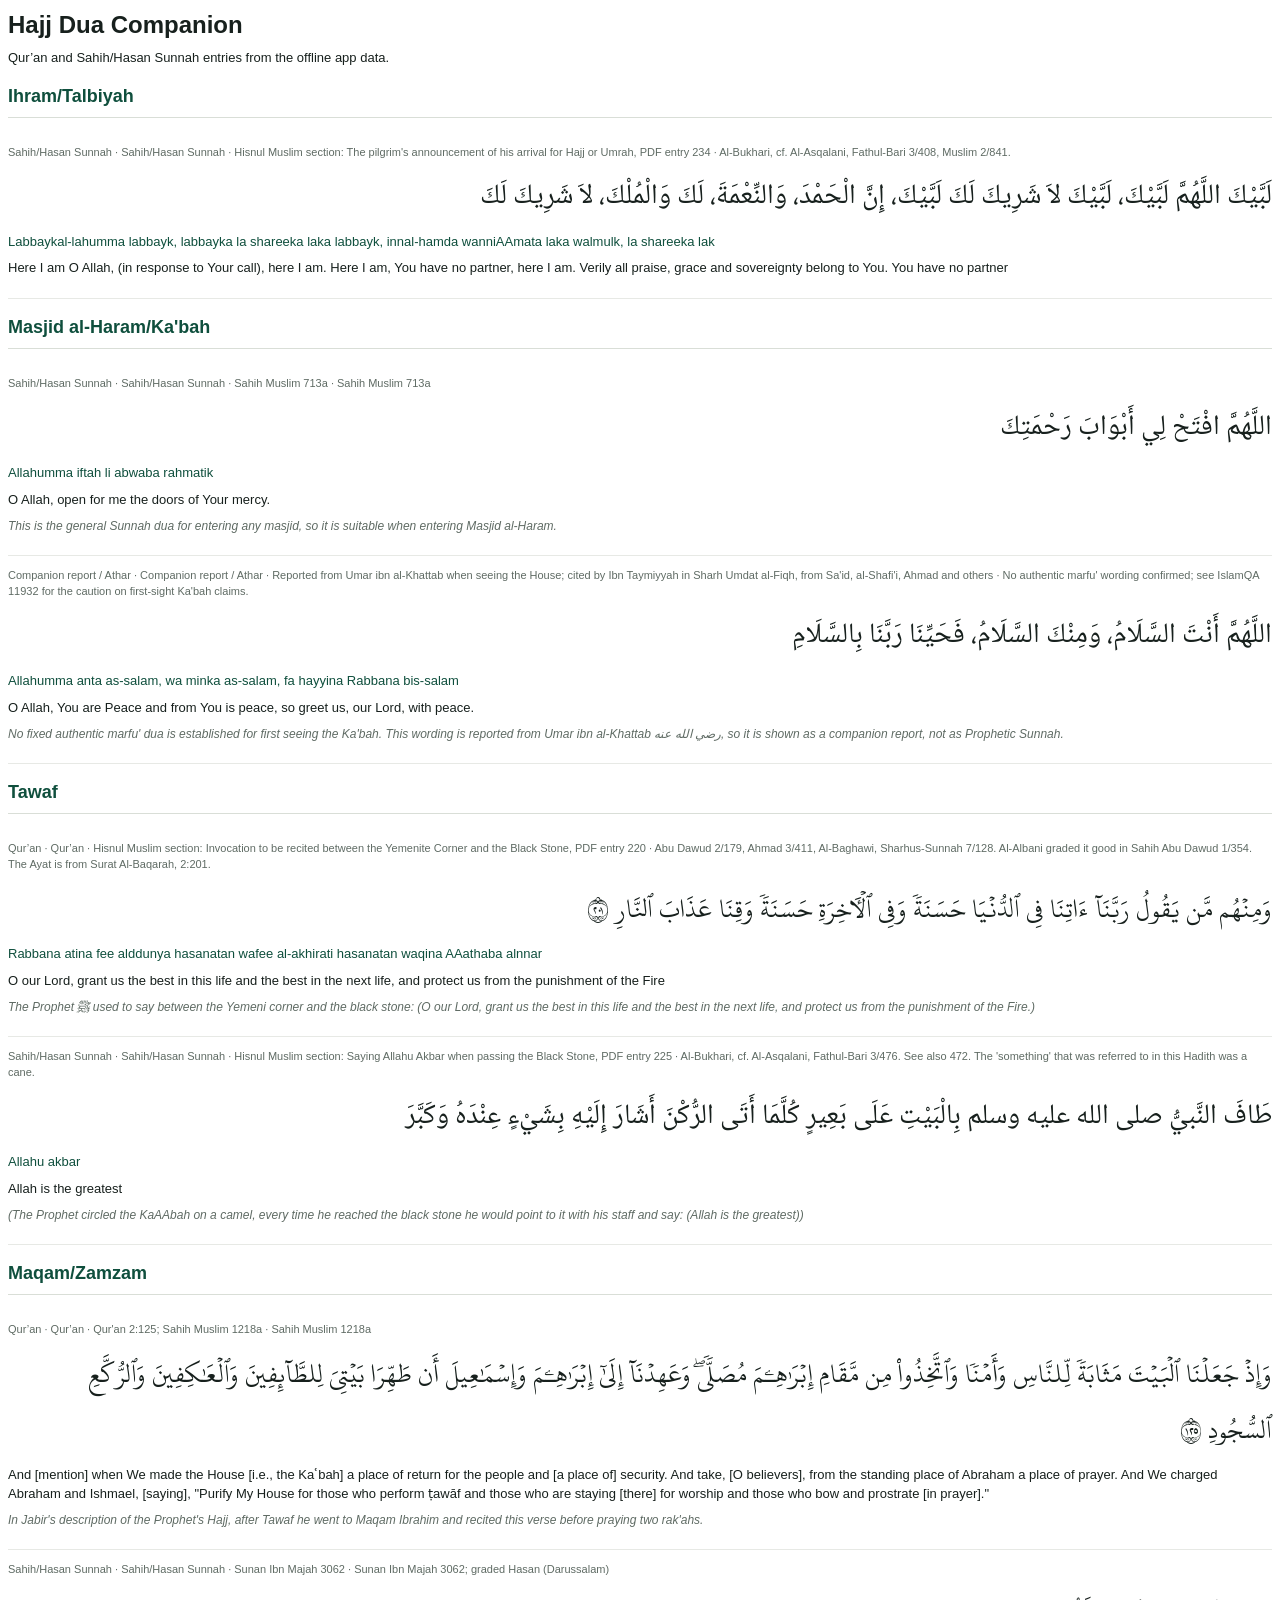
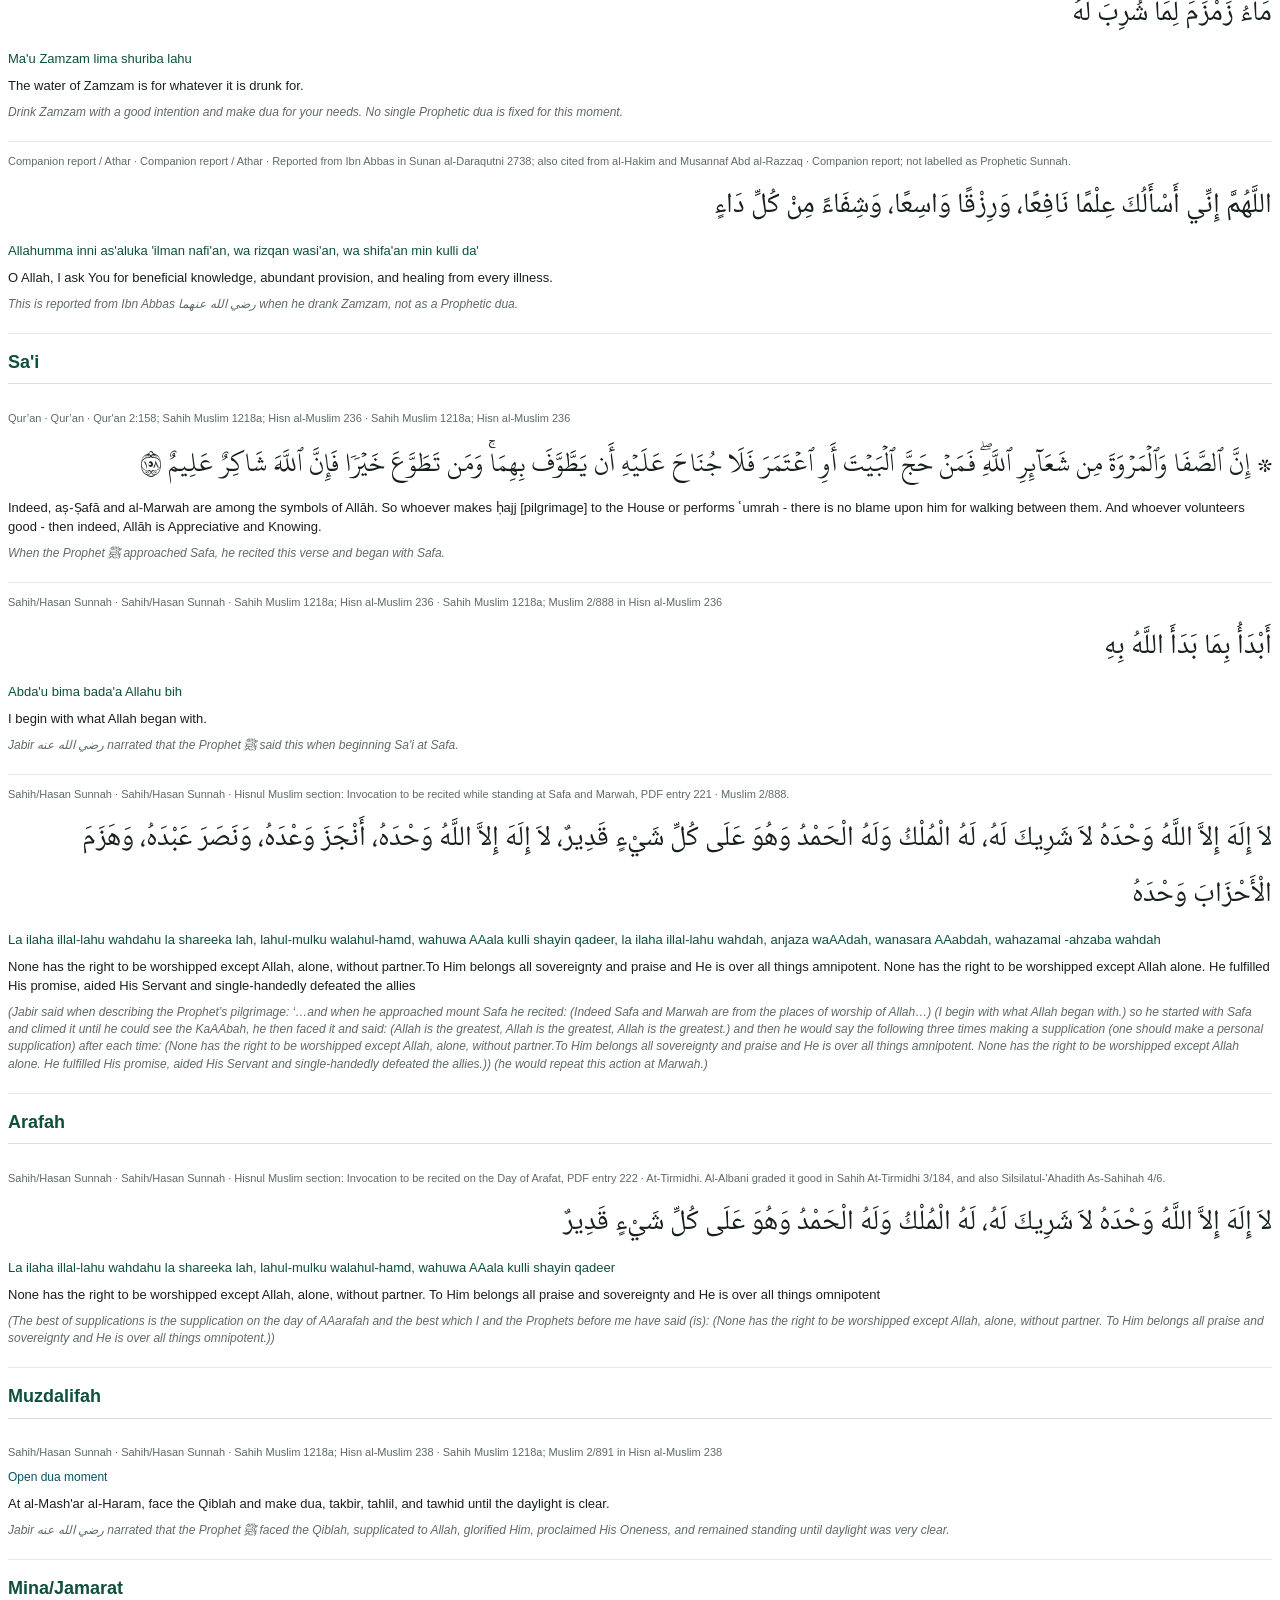
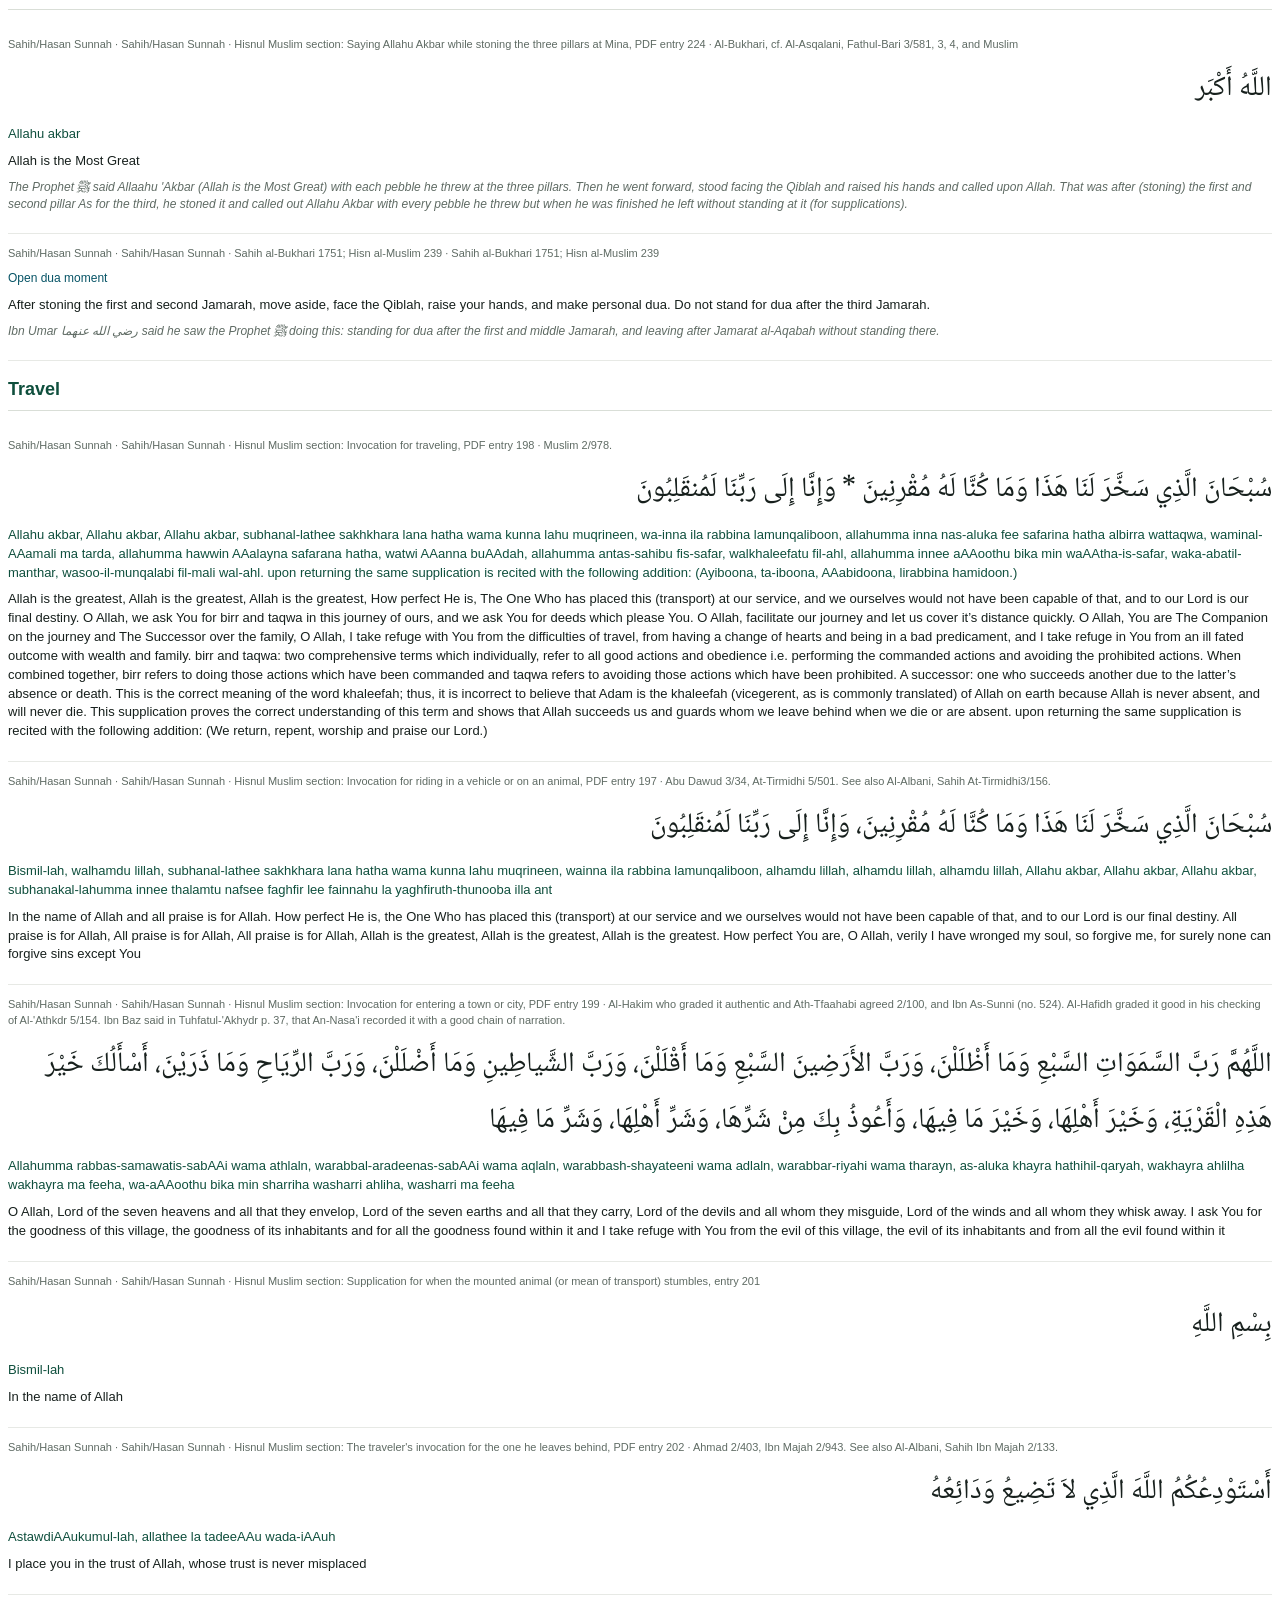
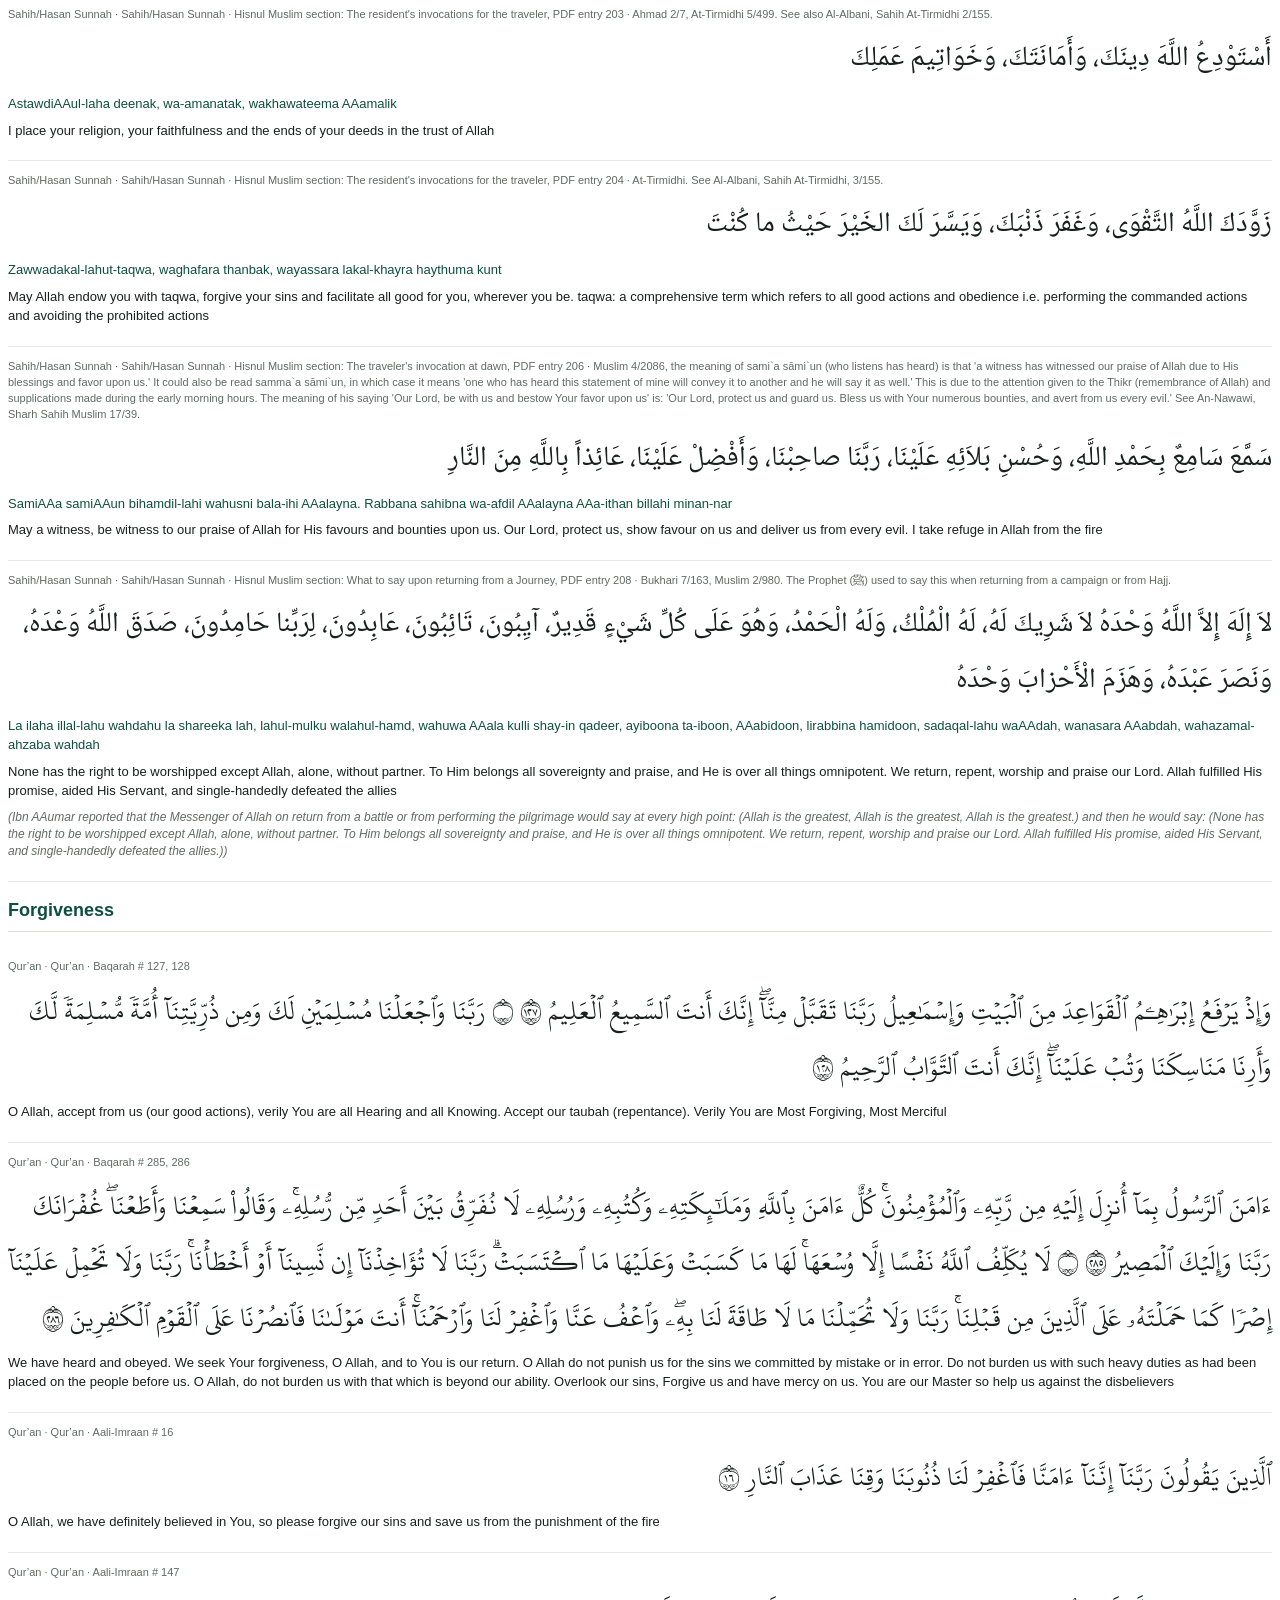
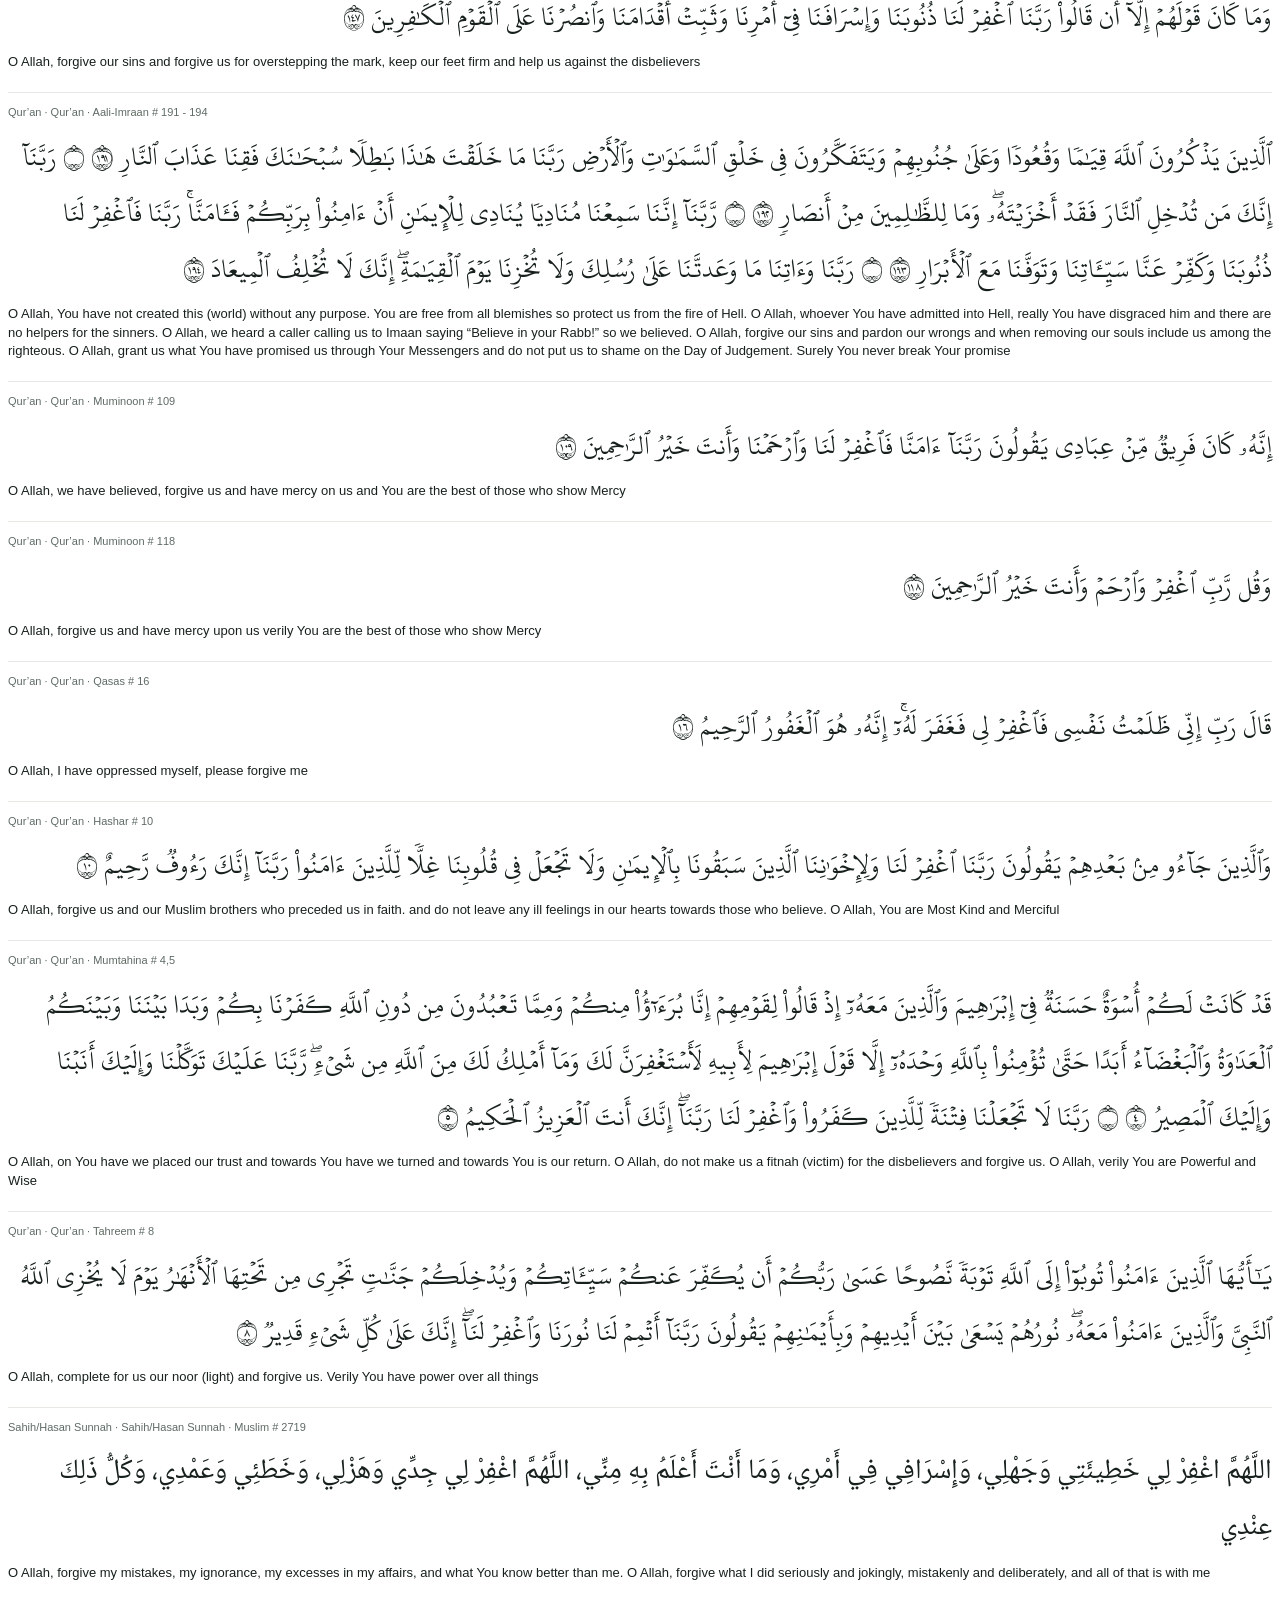
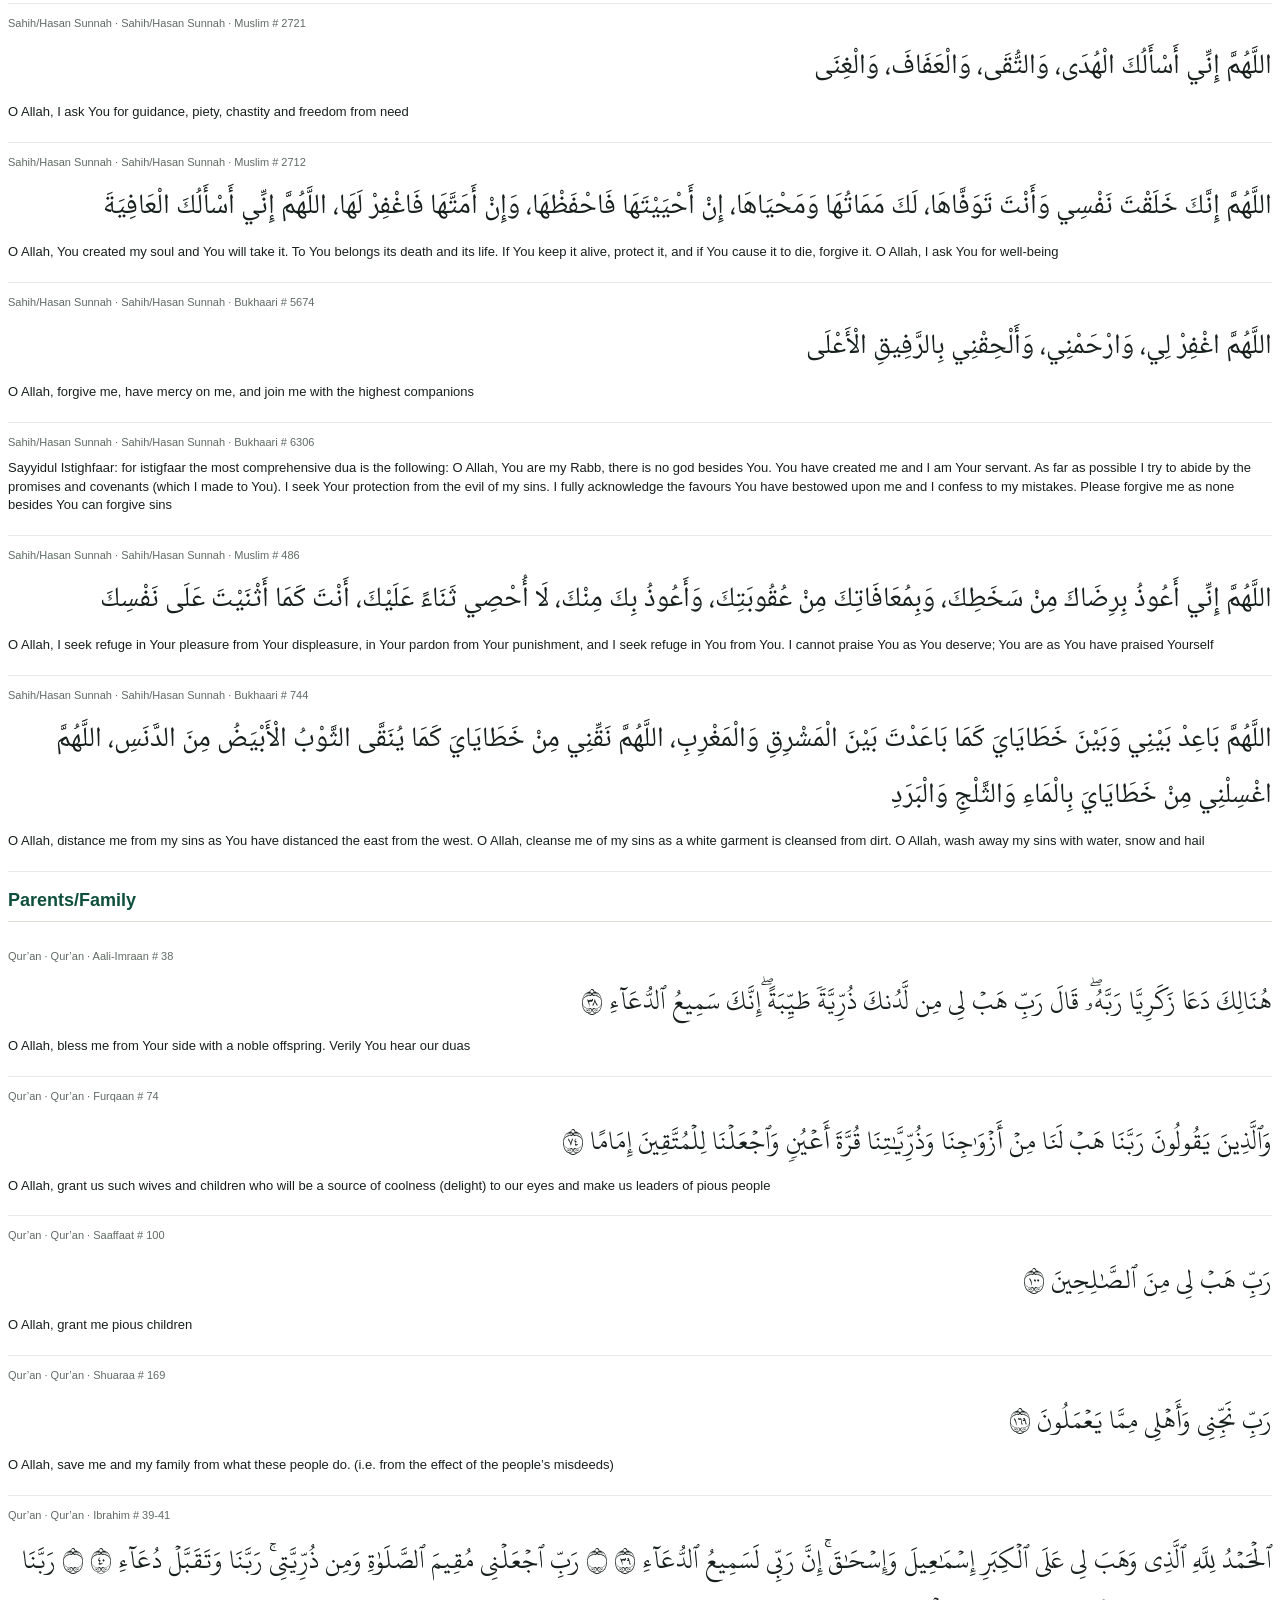
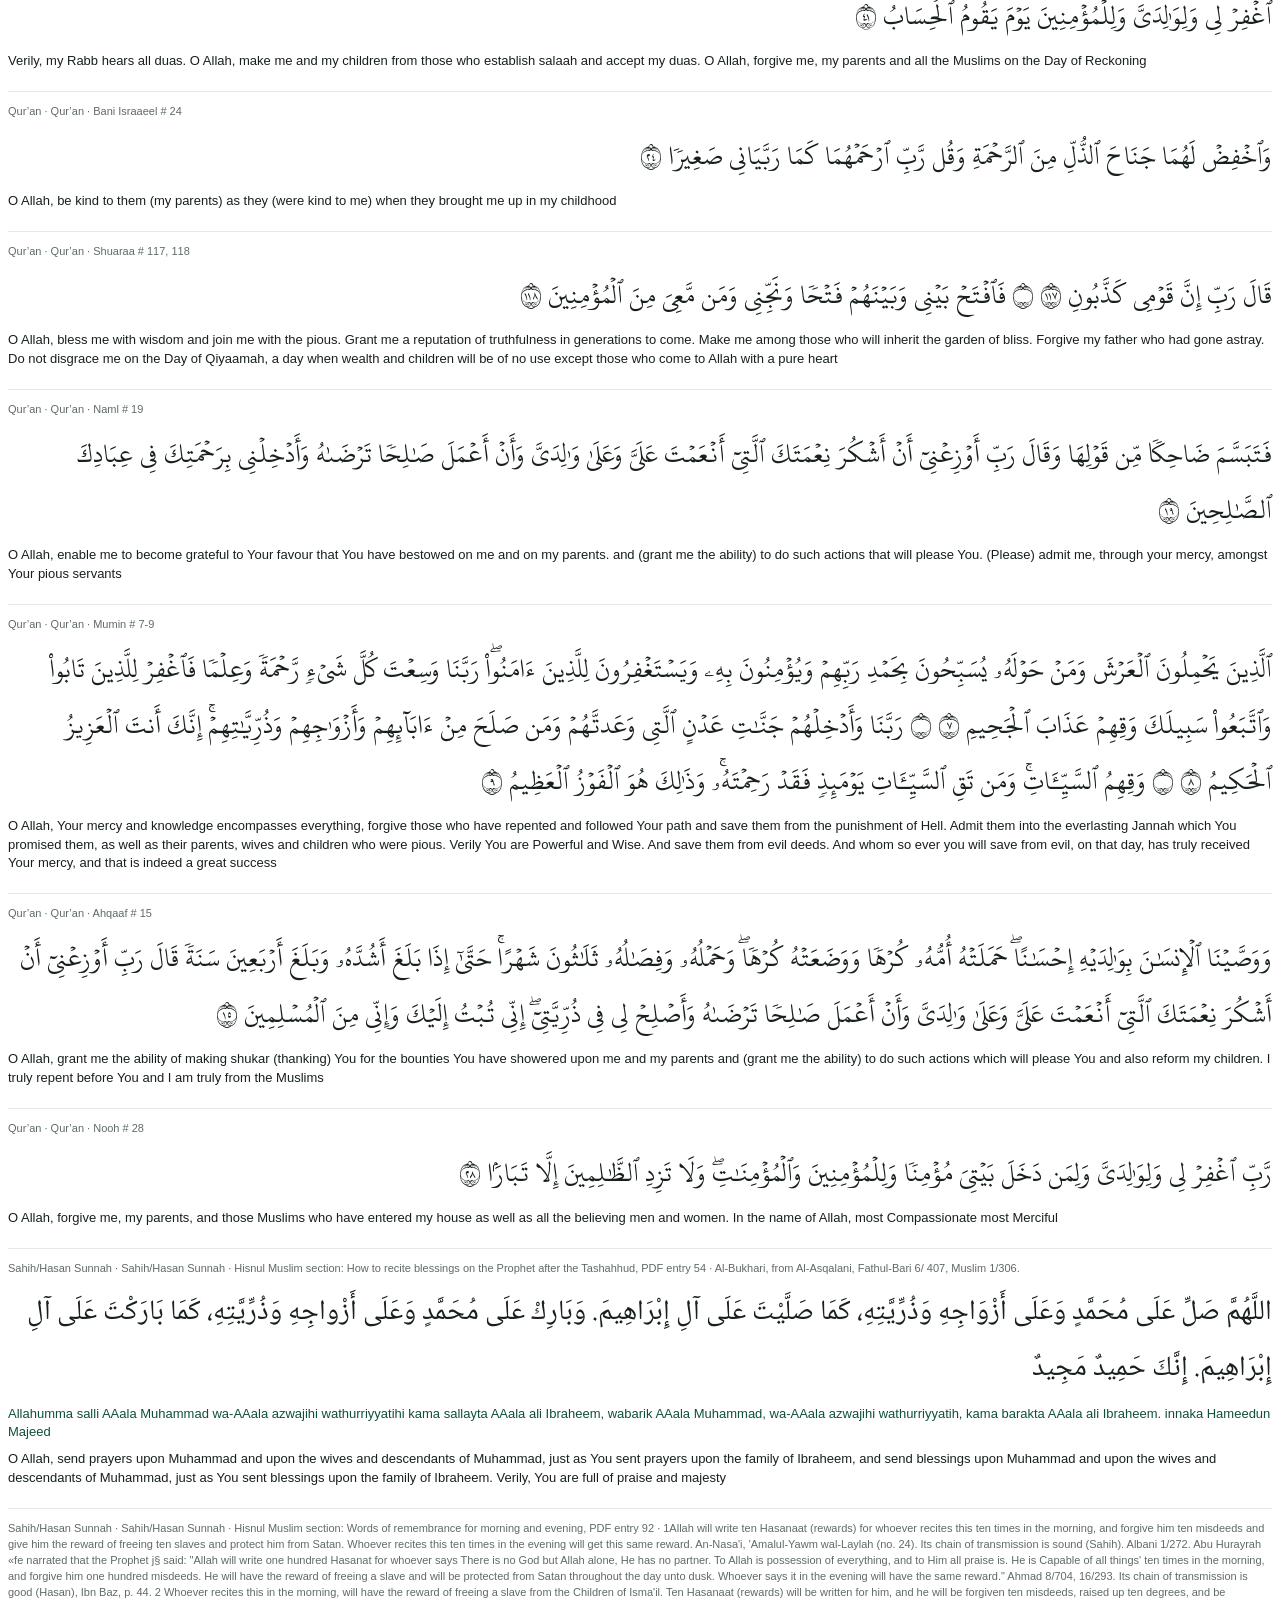
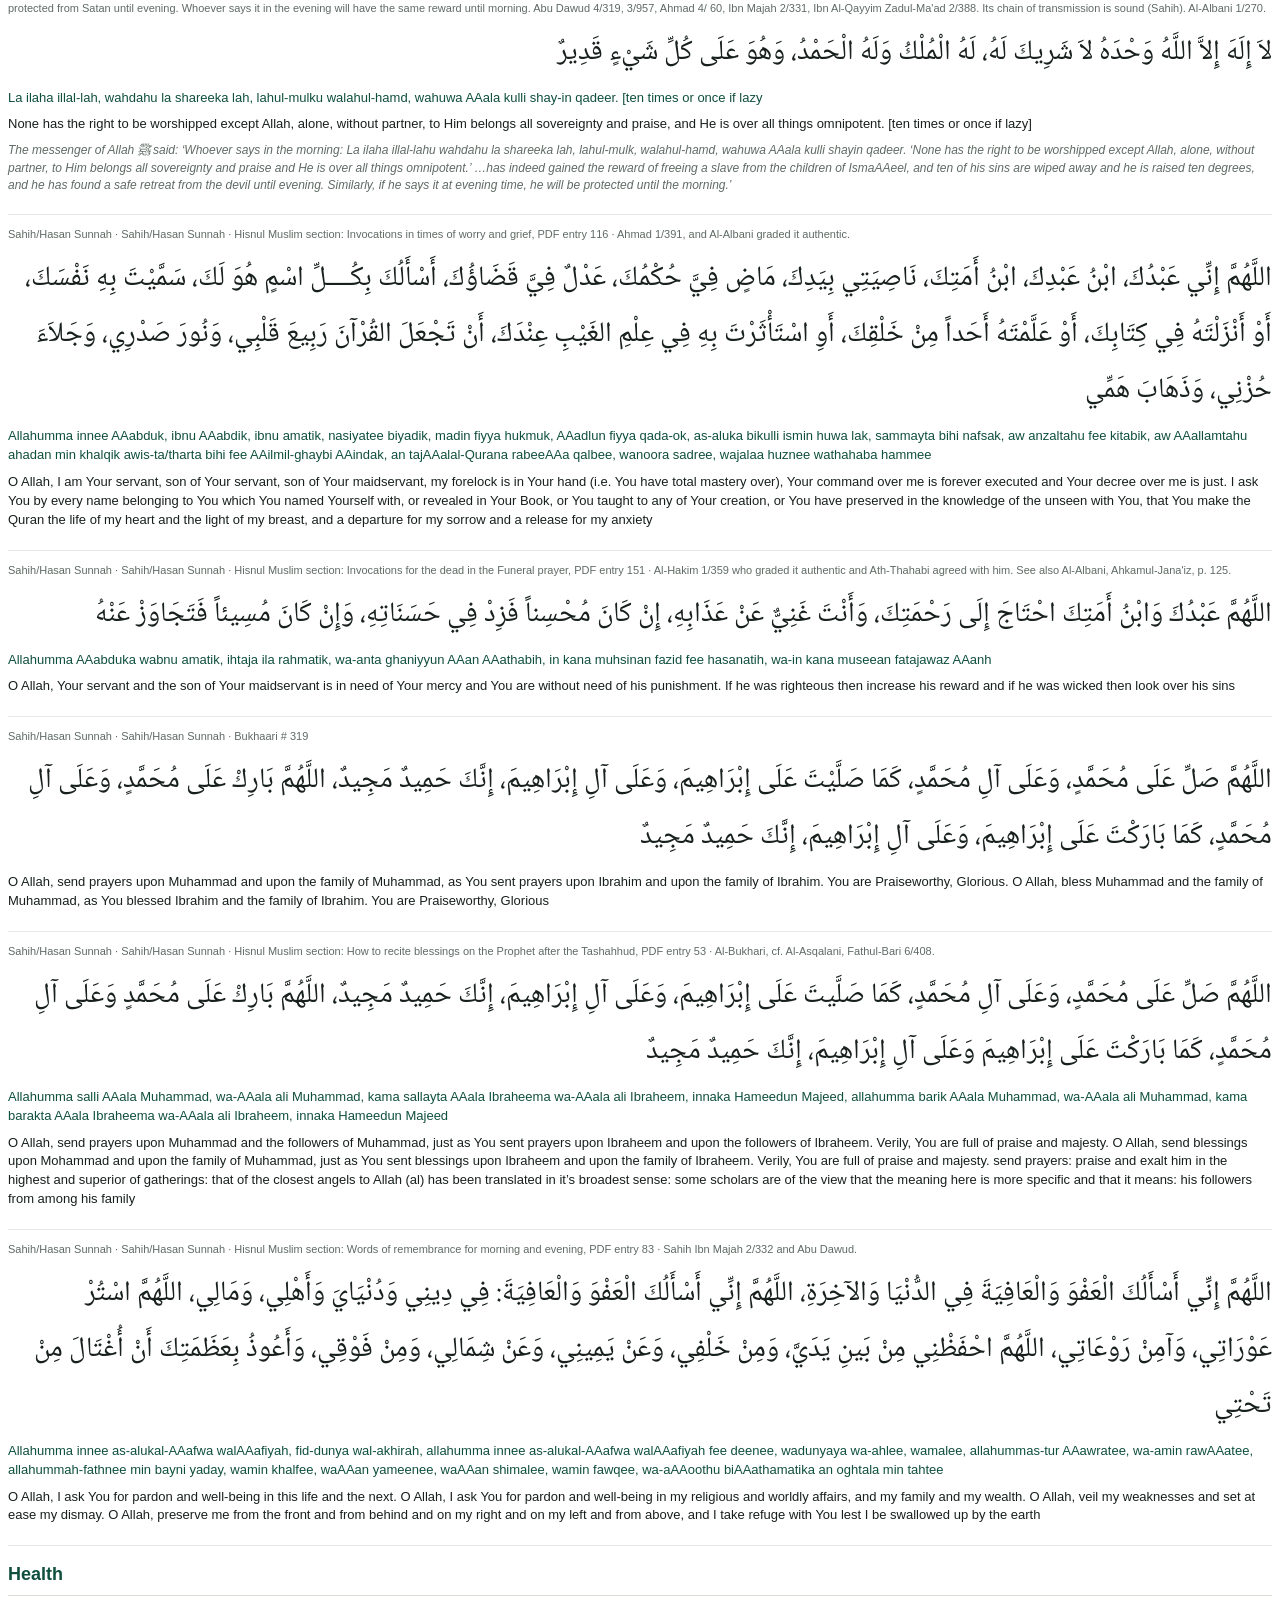
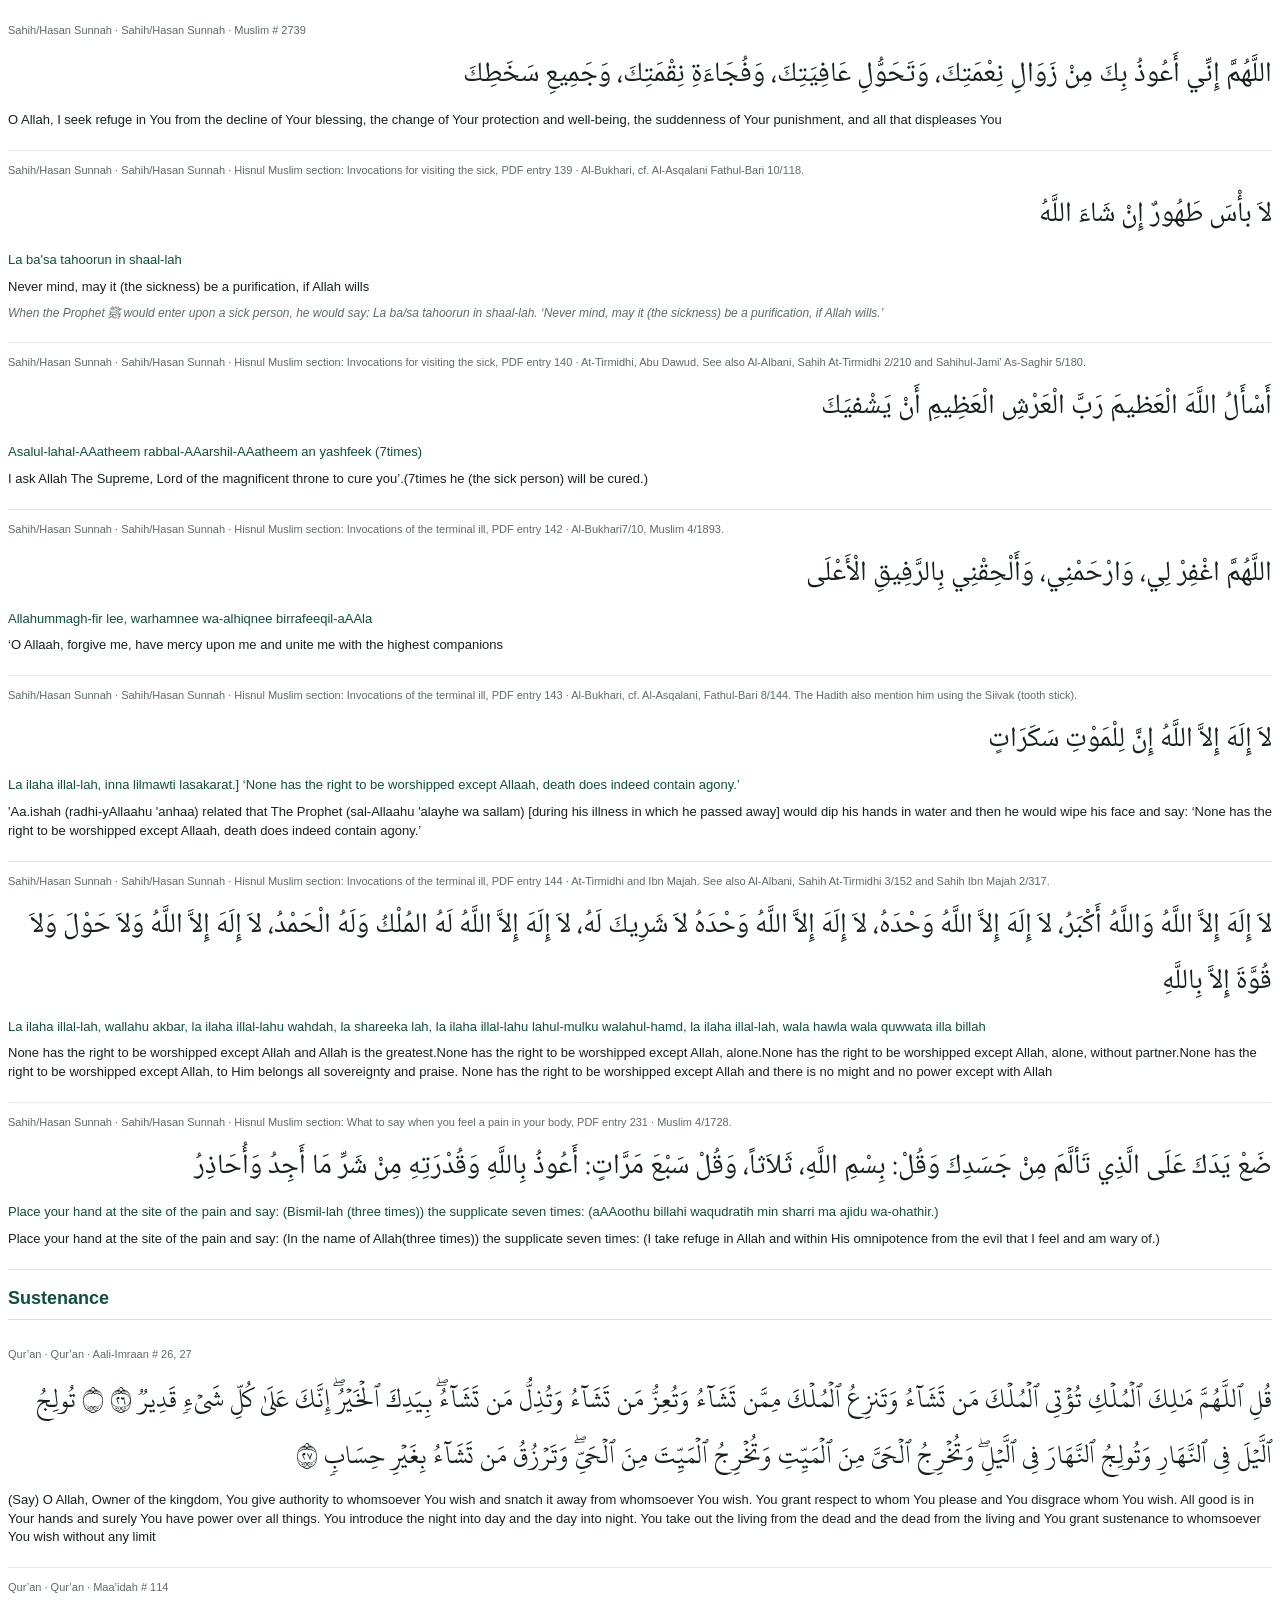
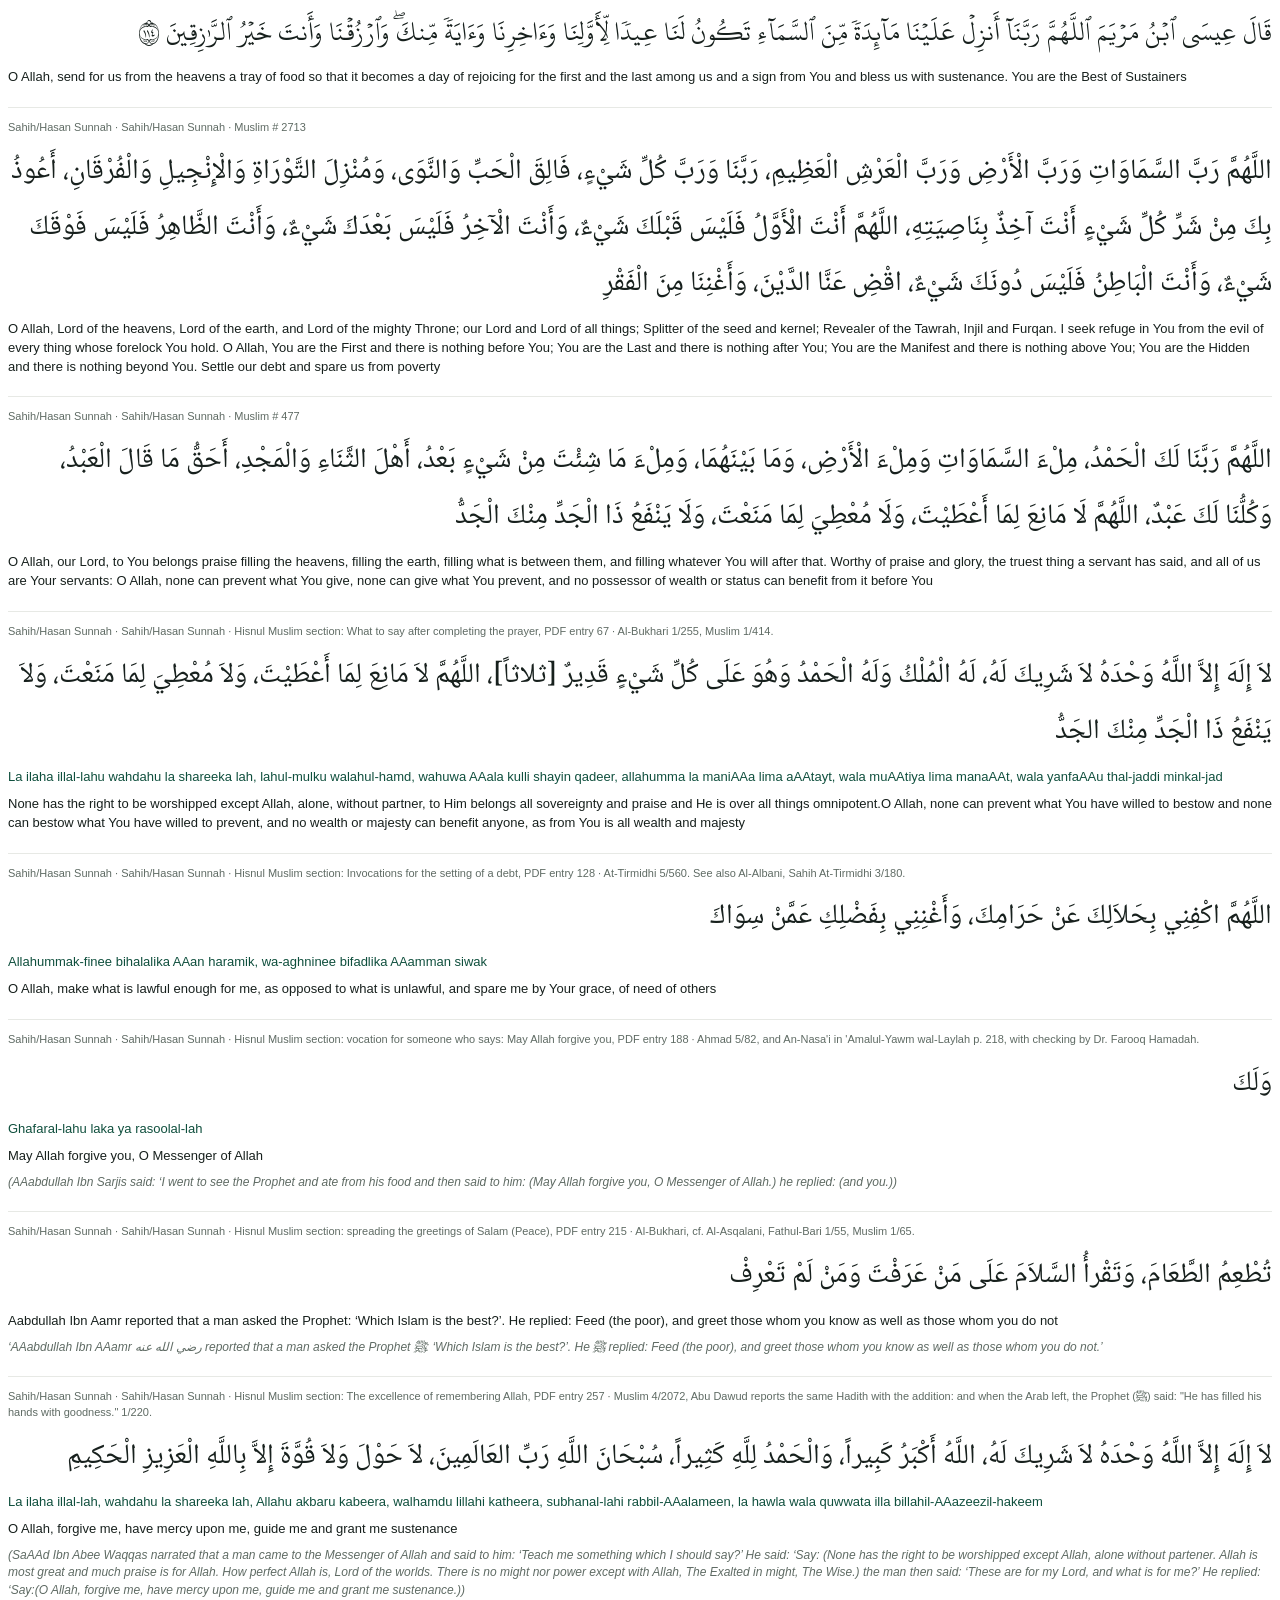
==== commit b36c49a5: "Replace corrupted PDF Arabic with clean sources" ====
--- a/print.html
+++ b/print.html
@@ -61,7 +61,7 @@
 <article class='dua'><div class='meta'>Sahih/Hasan Sunnah · Sahih/Hasan Sunnah · Hisnul Muslim section: Invocation for traveling, PDF entry 198 · Muslim 2/978.</div><p class='arabic naskh' lang='ar' dir='rtl'>سُبْحَانَ الَّذِي سَخَّرَ لَنَا هَذَا وَمَا كُنَّا لَهُ مُقْرِنِينَ * وَإِنَّا إِلَى رَبِّنَا لَمُنقَلِبُونَ</p><p class='translit'>Allahu akbar, Allahu akbar, Allahu akbar, subhanal-lathee sakhkhara lana hatha wama kunna lahu muqrineen, wa-inna ila rabbina lamunqaliboon, allahumma inna nas-aluka fee safarina hatha albirra wattaqwa, waminal-AAamali ma tarda, allahumma hawwin AAalayna safarana hatha, watwi AAanna buAAdah, allahumma antas-sahibu fis-safar, walkhaleefatu fil-ahl, allahumma innee aAAoothu bika min waAAtha-is-safar, waka-abatil-manthar, wasoo-il-munqalabi fil-mali wal-ahl. upon returning the same supplication is recited with the following addition: (Ayiboona, ta-iboona, AAabidoona, lirabbina hamidoon.)</p><p>Allah is the greatest, Allah is the greatest, Allah is the greatest, How perfect He is, The One Who has placed this (transport) at our service, and we ourselves would not have been capable of that, and to our Lord is our final destiny. O Allah, we ask You for birr and taqwa in this journey of ours, and we ask You for deeds which please You. O Allah, facilitate our journey and let us cover it’s distance quickly. O Allah, You are The Companion on the journey and The Successor over the family, O Allah, I take refuge with You from the difficulties of travel, from having a change of hearts and being in a bad predicament, and I take refuge in You from an ill fated outcome with wealth and family. birr and taqwa: two comprehensive terms which individually, refer to all good actions and obedience i.e. performing the commanded actions and avoiding the prohibited actions. When combined together, birr refers to doing those actions which have been commanded and taqwa refers to avoiding those actions which have been prohibited. A successor: one who succeeds another due to the latter’s absence or death. This is the correct meaning of the word khaleefah; thus, it is incorrect to believe that Adam is the khaleefah (vicegerent, as is commonly translated) of Allah on earth because Allah is never absent, and will never die. This supplication proves the correct understanding of this term and shows that Allah succeeds us and guards whom we leave behind when we die or are absent. upon returning the same supplication is recited with the following addition: (We return, repent, worship and praise our Lord.)</p></article>
 <article class='dua'><div class='meta'>Sahih/Hasan Sunnah · Sahih/Hasan Sunnah · Hisnul Muslim section: Invocation for riding in a vehicle or on an animal, PDF entry 197 · Abu Dawud 3/34, At-Tirmidhi 5/501. See also Al-Albani, Sahih At-Tirmidhi3/156.</div><p class='arabic naskh' lang='ar' dir='rtl'>سُبْحَانَ الَّذِي سَخَّرَ لَنَا هَذَا وَمَا كُنَّا لَهُ مُقْرِنِينَ، وَإِنَّا إِلَى رَبِّنَا لَمُنقَلِبُونَ</p><p class='translit'>Bismil-lah, walhamdu lillah, subhanal-lathee sakhkhara lana hatha wama kunna lahu muqrineen, wainna ila rabbina lamunqaliboon, alhamdu lillah, alhamdu lillah, alhamdu lillah, Allahu akbar, Allahu akbar, Allahu akbar, subhanakal-lahumma innee thalamtu nafsee faghfir lee fainnahu la yaghfiruth-thunooba illa ant</p><p>In the name of Allah and all praise is for Allah. How perfect He is, the One Who has placed this (transport) at our service and we ourselves would not have been capable of that, and to our Lord is our final destiny. All praise is for Allah, All praise is for Allah, All praise is for Allah, Allah is the greatest, Allah is the greatest, Allah is the greatest. How perfect You are, O Allah, verily I have wronged my soul, so forgive me, for surely none can forgive sins except You</p></article>
 <article class='dua'><div class='meta'>Sahih/Hasan Sunnah · Sahih/Hasan Sunnah · Hisnul Muslim section: Invocation for entering a town or city, PDF entry 199 · Al-Hakim who graded it authentic and Ath-Tfaahabi agreed 2/100, and Ibn As-Sunni (no. 524). Al-Hafidh graded it good in his checking of Al-&#x27;Athkdr 5/154. Ibn Baz said in Tuhfatul-&#x27;Akhydr p. 37, that An-Nasa&#x27;i recorded it with a good chain of narration.</div><p class='arabic naskh' lang='ar' dir='rtl'>اللَّهُمَّ رَبَّ السَّمَوَاتِ السَّبْعِ وَمَا أَظْلَلْنَ، وَرَبَّ الأَرَضِينَ السَّبْعِ وَمَا أَقْلَلْنَ، وَرَبَّ الشَّياطِينِ وَمَا أَضْلَلْنَ، وَرَبَّ الرِّيَاحِ وَمَا ذَرَيْنَ، أَسْأَلُكَ خَيْرَ هَذِهِ الْقَرْيَةِ، وَخَيْرَ أَهْلِهَا، وَخَيْرَ مَا فِيهَا، وَأَعُوذُ بِكَ مِنْ شَرِّهَا، وَشَرِّ أَهْلِهَا، وَشَرِّ مَا فِيهَا</p><p class='translit'>Allahumma rabbas-samawatis-sabAAi wama athlaln, warabbal-aradeenas-sabAAi wama aqlaln, warabbash-shayateeni wama adlaln, warabbar-riyahi wama tharayn, as-aluka khayra hathihil-qaryah, wakhayra ahlilha wakhayra ma feeha, wa-aAAoothu bika min sharriha washarri ahliha, washarri ma feeha</p><p>O Allah, Lord of the seven heavens and all that they envelop, Lord of the seven earths and all that they carry, Lord of the devils and all whom they misguide, Lord of the winds and all whom they whisk away. I ask You for the goodness of this village, the goodness of its inhabitants and for all the goodness found within it and I take refuge with You from the evil of this village, the evil of its inhabitants and from all the evil found within it</p></article>
-<article class='dua'><div class='meta'>Sahih/Hasan Sunnah · Sahih/Hasan Sunnah · Hisnul Muslim section: Supplication for when the mounted animal (or mean of transport) stumbles, entry 201</div><p class='arabic naskh' lang='ar' dir='rtl'>ّ‫بّسـمّ هللا‬</p><p class='translit'>Bismil-lah</p><p>In the name of Allah</p></article>
+<article class='dua'><div class='meta'>Sahih/Hasan Sunnah · Sahih/Hasan Sunnah · Hisnul Muslim section: Supplication for when the mounted animal (or mean of transport) stumbles, entry 201</div><p class='arabic naskh' lang='ar' dir='rtl'>بِسْمِ اللَّهِ</p><p class='translit'>Bismil-lah</p><p>In the name of Allah</p></article>
 <article class='dua'><div class='meta'>Sahih/Hasan Sunnah · Sahih/Hasan Sunnah · Hisnul Muslim section: The traveler&#x27;s invocation for the one he leaves behind, PDF entry 202 · Ahmad 2/403, Ibn Majah 2/943. See also Al-Albani, Sahih Ibn Majah 2/133.</div><p class='arabic naskh' lang='ar' dir='rtl'>أَسْتَوْدِعُكُمُ اللَّهَ الَّذِي لاَ تَضِيعُ وَدَائِعُهُ</p><p class='translit'>AstawdiAAukumul-lah, allathee la tadeeAAu wada-iAAuh</p><p>I place you in the trust of Allah, whose trust is never misplaced</p></article>
 <article class='dua'><div class='meta'>Sahih/Hasan Sunnah · Sahih/Hasan Sunnah · Hisnul Muslim section: The resident&#x27;s invocations for the traveler, PDF entry 203 · Ahmad 2/7, At-Tirmidhi 5/499. See also Al-Albani, Sahih At-Tirmidhi 2/155.</div><p class='arabic naskh' lang='ar' dir='rtl'>أَسْتَوْدِعُ اللَّهَ دِينَكَ، وَأَمَانَتَكَ، وَخَوَاتِيمَ عَمَلِكَ</p><p class='translit'>AstawdiAAul-laha deenak, wa-amanatak, wakhawateema AAamalik</p><p>I place your religion, your faithfulness and the ends of your deeds in the trust of Allah</p></article>
 <article class='dua'><div class='meta'>Sahih/Hasan Sunnah · Sahih/Hasan Sunnah · Hisnul Muslim section: The resident&#x27;s invocations for the traveler, PDF entry 204 · At-Tirmidhi. See Al-Albani, Sahih At-Tirmidhi, 3/155.</div><p class='arabic naskh' lang='ar' dir='rtl'>زَوَّدَكَ اللَّهُ التَّقْوَى، وَغَفَرَ ذَنْبَكَ، وَيَسَّرَ لَكَ الخَيْرَ حَيْثُ ما كُنْتَ</p><p class='translit'>Zawwadakal-lahut-taqwa, waghafara thanbak, wayassara lakal-khayra haythuma kunt</p><p>May Allah endow you with taqwa, forgive your sins and facilitate all good for you, wherever you be. taqwa: a comprehensive term which refers to all good actions and obedience i.e. performing the commanded actions and avoiding the prohibited actions</p></article>
@@ -80,13 +80,13 @@
 <article class='dua'><div class='meta'>Qur’an · Qur’an · Hashar # 10</div><p class='arabic uthmani' lang='ar' dir='rtl'>وَٱلَّذِينَ جَآءُو مِنۢ بَعۡدِهِمۡ يَقُولُونَ رَبَّنَا ٱغۡفِرۡ لَنَا وَلِإِخۡوَٰنِنَا ٱلَّذِينَ سَبَقُونَا بِٱلۡإِيمَٰنِ وَلَا تَجۡعَلۡ فِي قُلُوبِنَا غِلّٗا لِّلَّذِينَ ءَامَنُواْ رَبَّنَآ إِنَّكَ رَءُوفٞ رَّحِيمٌ ١٠</p><p>O Allah, forgive us and our Muslim brothers who preceded us in faith. and do not leave any ill feelings in our hearts towards those who believe. O Allah, You are Most Kind and Merciful</p></article>
 <article class='dua'><div class='meta'>Qur’an · Qur’an · Mumtahina # 4,5</div><p class='arabic uthmani' lang='ar' dir='rtl'>قَدۡ كَانَتۡ لَكُمۡ أُسۡوَةٌ حَسَنَةٞ فِيٓ إِبۡرَٰهِيمَ وَٱلَّذِينَ مَعَهُۥٓ إِذۡ قَالُواْ لِقَوۡمِهِمۡ إِنَّا بُرَءَٰٓؤُاْ مِنكُمۡ وَمِمَّا تَعۡبُدُونَ مِن دُونِ ٱللَّهِ كَفَرۡنَا بِكُمۡ وَبَدَا بَيۡنَنَا وَبَيۡنَكُمُ ٱلۡعَدَٰوَةُ وَٱلۡبَغۡضَآءُ أَبَدًا حَتَّىٰ تُؤۡمِنُواْ بِٱللَّهِ وَحۡدَهُۥٓ إِلَّا قَوۡلَ إِبۡرَٰهِيمَ لِأَبِيهِ لَأَسۡتَغۡفِرَنَّ لَكَ وَمَآ أَمۡلِكُ لَكَ مِنَ ٱللَّهِ مِن شَيۡءٖۖ رَّبَّنَا عَلَيۡكَ تَوَكَّلۡنَا وَإِلَيۡكَ أَنَبۡنَا وَإِلَيۡكَ ٱلۡمَصِيرُ ٤ ۝ رَبَّنَا لَا تَجۡعَلۡنَا فِتۡنَةٗ لِّلَّذِينَ كَفَرُواْ وَٱغۡفِرۡ لَنَا رَبَّنَآۖ إِنَّكَ أَنتَ ٱلۡعَزِيزُ ٱلۡحَكِيمُ ٥</p><p>O Allah, on You have we placed our trust and towards You have we turned and towards You is our return. O Allah, do not make us a fitnah (victim) for the disbelievers and forgive us. O Allah, verily You are Powerful and Wise</p></article>
 <article class='dua'><div class='meta'>Qur’an · Qur’an · Tahreem # 8</div><p class='arabic uthmani' lang='ar' dir='rtl'>يَٰٓأَيُّهَا ٱلَّذِينَ ءَامَنُواْ تُوبُوٓاْ إِلَى ٱللَّهِ تَوۡبَةٗ نَّصُوحًا عَسَىٰ رَبُّكُمۡ أَن يُكَفِّرَ عَنكُمۡ سَيِّـَٔاتِكُمۡ وَيُدۡخِلَكُمۡ جَنَّٰتٖ تَجۡرِي مِن تَحۡتِهَا ٱلۡأَنۡهَٰرُ يَوۡمَ لَا يُخۡزِي ٱللَّهُ ٱلنَّبِيَّ وَٱلَّذِينَ ءَامَنُواْ مَعَهُۥۖ نُورُهُمۡ يَسۡعَىٰ بَيۡنَ أَيۡدِيهِمۡ وَبِأَيۡمَٰنِهِمۡ يَقُولُونَ رَبَّنَآ أَتۡمِمۡ لَنَا نُورَنَا وَٱغۡفِرۡ لَنَآۖ إِنَّكَ عَلَىٰ كُلِّ شَيۡءٖ قَدِيرٞ ٨</p><p>O Allah, complete for us our noor (light) and forgive us. Verily You have power over all things</p></article>
-<article class='dua'><div class='meta'>Sahih/Hasan Sunnah · Sahih/Hasan Sunnah · Muslim # 2719</div><p class='arabic naskh' lang='ar' dir='rtl'>ْ ‫ا َللّٰ ُهمَ اغْ فْ ْ ِْلْ ْج ْم‬٢٦ ‫ي َو َه ْز ِْلْ َو َخ َط ْئم ْا‬ ْ ‫ي َوك ُ ُ جّٰ لََْ عْ ْن ْم‬ ‫ي‬ ْ ‫َو َع َْ ْم‬</p><p>O Allah, forgive my sins whether committed deliberately or unintentionally, jokingly or mistakenly Monday or intentionally. And I am responsible for all these sins</p></article>
-<article class='dua'><div class='meta'>Sahih/Hasan Sunnah · Sahih/Hasan Sunnah · Muslim # 2721</div><p class='arabic naskh' lang='ar' dir='rtl'>‫َِف‬ َ ‫ ا َللّٰ ُه َم اْ ِْنْ ا َ ْسا َل‬٢٨ ‫َوالْغ ّْٰٰن‬ ‫ َوا ْن ُص ْ ِْنْ َو َال‬، َ‫ْي َو َال تُاْ َْ يَلَا‬</p><p>O Allah, I beg of You for correct guidance, piety, chastity and freedom from being needy towards others. and do not assist (my enemy) to get the better of me. Plan in support of me and do not plan against me, guide me and make it easy for me to pursue the path of guidance and help me in the event of an enemy rising up against me. O Allah, Make me remember You intensely and make me extremely grateful to You. Make me fear and obey You thoroughly and make me one who pleads with You greatly and turns to You Monday with constant tears and devotion. O Allah, accept my repentance, wash away my sins, accept my duas, strengthen my case, straighten my tongue, guide my heart and remove malice from it</p></article>
-<article class='dua'><div class='meta'>Sahih/Hasan Sunnah · Sahih/Hasan Sunnah · Muslim # 2712</div><p class='arabic naskh' lang='ar' dir='rtl'>َ ْ‫ َوا َن‬،‫ْت نَف ِّْس ْي‬ َ ْ‫ا َللّٰ ُهمَ ا َن‬١١ َ ‫ت خَ لَق‬ ْ َ‫لَكَ َم َماتُ َها َو َم ْح َيا َها اِّ ْن ا َ ْح َي ْيتَ َها ف‬ ‫احفَظْ َها‬ ‫ َواِّ ْن ا َ َم َت َها‬،‫ُي‬ َ ْ ِّ‫ِّب َما تَ ْحفَظُ ِّب ٖه عِّ َبا َدكَ الصَ ا لِّح‬ Wednesday َ ‫ ا َللّٰ ُهمَ اِّ ِِّنْْۤ ا َ ْسا َل‬،‫ار َح ْم َها‬ ْ ‫فَاغْ فِّ ْر ل ََها َو‬ ‫ُك‬.‫ال َْعا فِّ َي َة‬</p><p>O Allah, You have created me and You will also cause me to die. Hence, life and death are both in Your control. If You are going to keep me alive then protect me in the way You have protected Your virtuous servants and if I am to die then please forgive me and have mercy on me. O Allah, I beg You for ease</p></article>
-<article class='dua'><div class='meta'>Sahih/Hasan Sunnah · Sahih/Hasan Sunnah · Bukhaari # 5674</div><p class='arabic naskh' lang='ar' dir='rtl'>ُ ِ ّٰ َِ ‫ََّّٰ لِ ر ُدعََسِهِ َل‬٤٨ ‫ٰل‬ ِ ُ َ َ ْ ُ. ّٰ‫ِن ِبَ ل ِرَ ِف ْي ِل ََّلْ َعْٰل‬ ْ ْ‫ِن َوَّ َلْحِ ق‬ ْ ْ َْ َِّ ْ ‫َّ ْ ِ ْر ِِلْ َو‬</p><p>The last dua that Rasulullah ﷺ made was as follows: “O Allah, forgive me, have mercy upon me and join me with the Highest Companion.” (i.e. join me with You O Allah!)</p></article>
-<article class='dua'><div class='meta'>Sahih/Hasan Sunnah · Sahih/Hasan Sunnah · Bukhaari # 6306</div><p class='arabic naskh' lang='ar' dir='rtl'>ِ ‫ َس ِيدُ اْلْ ِ ْستِ غْ ف‬٨٤ َ ْ‫ت َر ِّب ْ َْل ۤ اِل ٰ َه اِ َْل ۤ ا َن‬ ْ ‫ت َخلَقْت‬ ‫َِن َوا َنَا‬ َ ْ‫ا َللٰ ُهمَ ا َن‬ ،‫ت‬ ْ ‫َع ْبدُ كَ َوا َنَا عَٰلٰ َع ْه ِدكَ َو َوعْ ِدكَ َما‬ ُ ‫استَ َط ْع‬ ُ ‫ك ِم ْن شَ ِر َما َص َن ْع‬ َ ‫ ا َ ُب ْوٓ ُءل‬،‫ت‬ ‫َك‬ َ ‫ا َ ُع ْوذُ ِب‬ ْ ِ ْۢ ‫ِبنِ ْع َمتِ كَ عَلَيَ َوا َ ُب ْوٓ ُء ِبذَ ْن‬ ‫ب فَاغْ فِ ْر ِِلْ فَاِ نَهٗ َْل‬ ُ ‫َيغْ فِ ر‬ َ ْ‫الذنُ ْو َب اِ َْل ا َن‬.‫ت‬ ُ</p><p>Sayyidul Istighfaar: for istigfaar the most comprehensive dua is the following: O Allah, You are my Rabb, there is no god besides You. You have created me and I am Your servant. As far as possible I try to abide by the promises and covenants (which I made to You). I seek Your protection from the evil of my sins. I fully acknowledge the favours You have bestowed upon me and I confess to my mistakes. Please forgive me as none besides You can forgive sins</p></article>
-<article class='dua'><div class='meta'>Sahih/Hasan Sunnah · Sahih/Hasan Sunnah · Muslim # 486</div><p class='arabic naskh' lang='ar' dir='rtl'>َ ِ‫ ا َللّٰ ُهمَ اِ ِنْۤ ا َ ُع ْوذُ ِب ِر َضاكَ ِم ْن َسخَ ط‬٤ ‫ك‬ َ‫وب ُم َعا فَاتِكَ مِ ْن ُعق ُْو َبتِ كَ َوا َ ُع ْوذُ ِبكَ مِ ْنك‬ ِ َ ‫ت ك ََما ۤ ا َ ْثنَ ْي‬ ّٰ‫ت عَّل‬ ْ ِ ‫َال ۤ ا ُ ْح‬ َ ْ‫ ا َن‬، َ‫ِص َثنَٓا ًء عَل َْيك‬.‫ك‬ َ ِ‫نَفْس‬</p><p>O Allah, I seek refuge through Your pleasure from Your Sunday displeasure and through Your forgiveness from Your punishment. I seek refuge from Yourself. I am unable to praise You sufficiently. You are as You have praised Yourself</p></article>
-<article class='dua'><div class='meta'>Sahih/Hasan Sunnah · Sahih/Hasan Sunnah · Bukhaari # 744</div><p class='arabic naskh' lang='ar' dir='rtl'>َ ‫ْي خَ َطا َي‬ ْ ‫ا َللّٰ ُهمَ َباعِ ْد َب ْي‬١١ َ ْ ‫ِن َو َب‬ َ ْ ‫َباعَ ْد َت َب‬.‫ْي ال َْمشْ ِر ِق َوال َْمغْ ِر ِب‬ ‫اي ِبا ل َْمٓاءِ َوالثَل ْ ِج‬ َ ‫ا َللّٰ ُهمَ اغْ ِسلْ خَ َطا َي‬ َ ‫ِِن مِ َن الْخَ َطا َيا ك ََما نَ َق ْي‬ ‫ت الثَ ْو َب‬ ْ ‫ْْبدِ َو َنق‬ َ َ ‫َوال‬. ِ‫الدنَس‬ َ ‫االْ َ ْب َيضَ مِ َن‬ ْ ‫ِل َء السَ ّٰم َواتِ َوم‬</p><p>O Allah, distance me from my sins like how You have distanced the east from the west. O Allah, wash away my sins with water, snow and hail. Cleanse me of sins in the manner white clothing is cleansed of dirt</p></article>
+<article class='dua'><div class='meta'>Sahih/Hasan Sunnah · Sahih/Hasan Sunnah · Muslim # 2719</div><p class='arabic naskh' lang='ar' dir='rtl'>اللَّهُمَّ اغْفِرْ لِي خَطِيئَتِي وَجَهْلِي، وَإِسْرَافِي فِي أَمْرِي، وَمَا أَنْتَ أَعْلَمُ بِهِ مِنِّي، اللَّهُمَّ اغْفِرْ لِي جِدِّي وَهَزْلِي، وَخَطَئِي وَعَمْدِي، وَكُلُّ ذَلِكَ عِنْدِي</p><p>O Allah, forgive my mistakes, my ignorance, my excesses in my affairs, and what You know better than me. O Allah, forgive what I did seriously and jokingly, mistakenly and deliberately, and all of that is with me</p></article>
+<article class='dua'><div class='meta'>Sahih/Hasan Sunnah · Sahih/Hasan Sunnah · Muslim # 2721</div><p class='arabic naskh' lang='ar' dir='rtl'>اللَّهُمَّ إِنِّي أَسْأَلُكَ الْهُدَى، وَالتُّقَى، وَالْعَفَافَ، وَالْغِنَى</p><p>O Allah, I ask You for guidance, piety, chastity and freedom from need</p></article>
+<article class='dua'><div class='meta'>Sahih/Hasan Sunnah · Sahih/Hasan Sunnah · Muslim # 2712</div><p class='arabic naskh' lang='ar' dir='rtl'>اللَّهُمَّ إِنَّكَ خَلَقْتَ نَفْسِي وَأَنْتَ تَوَفَّاهَا، لَكَ مَمَاتُهَا وَمَحْيَاهَا، إِنْ أَحْيَيْتَهَا فَاحْفَظْهَا، وَإِنْ أَمَتَّهَا فَاغْفِرْ لَهَا، اللَّهُمَّ إِنِّي أَسْأَلُكَ الْعَافِيَةَ</p><p>O Allah, You created my soul and You will take it. To You belongs its death and its life. If You keep it alive, protect it, and if You cause it to die, forgive it. O Allah, I ask You for well-being</p></article>
+<article class='dua'><div class='meta'>Sahih/Hasan Sunnah · Sahih/Hasan Sunnah · Bukhaari # 5674</div><p class='arabic naskh' lang='ar' dir='rtl'>اللَّهُمَّ اغْفِرْ لِي، وَارْحَمْنِي، وَأَلْحِقْنِي بِالرَّفِيقِ الْأَعْلَى</p><p>O Allah, forgive me, have mercy on me, and join me with the highest companions</p></article>
+<article class='dua'><div class='meta'>Sahih/Hasan Sunnah · Sahih/Hasan Sunnah · Bukhaari # 6306</div><p>Sayyidul Istighfaar: for istigfaar the most comprehensive dua is the following: O Allah, You are my Rabb, there is no god besides You. You have created me and I am Your servant. As far as possible I try to abide by the promises and covenants (which I made to You). I seek Your protection from the evil of my sins. I fully acknowledge the favours You have bestowed upon me and I confess to my mistakes. Please forgive me as none besides You can forgive sins</p></article>
+<article class='dua'><div class='meta'>Sahih/Hasan Sunnah · Sahih/Hasan Sunnah · Muslim # 486</div><p class='arabic naskh' lang='ar' dir='rtl'>اللَّهُمَّ إِنِّي أَعُوذُ بِرِضَاكَ مِنْ سَخَطِكَ، وَبِمُعَافَاتِكَ مِنْ عُقُوبَتِكَ، وَأَعُوذُ بِكَ مِنْكَ، لَا أُحْصِي ثَنَاءً عَلَيْكَ، أَنْتَ كَمَا أَثْنَيْتَ عَلَى نَفْسِكَ</p><p>O Allah, I seek refuge in Your pleasure from Your displeasure, in Your pardon from Your punishment, and I seek refuge in You from You. I cannot praise You as You deserve; You are as You have praised Yourself</p></article>
+<article class='dua'><div class='meta'>Sahih/Hasan Sunnah · Sahih/Hasan Sunnah · Bukhaari # 744</div><p class='arabic naskh' lang='ar' dir='rtl'>اللَّهُمَّ بَاعِدْ بَيْنِي وَبَيْنَ خَطَايَايَ كَمَا بَاعَدْتَ بَيْنَ الْمَشْرِقِ وَالْمَغْرِبِ، اللَّهُمَّ نَقِّنِي مِنْ خَطَايَايَ كَمَا يُنَقَّى الثَّوْبُ الْأَبْيَضُ مِنَ الدَّنَسِ، اللَّهُمَّ اغْسِلْنِي مِنْ خَطَايَايَ بِالْمَاءِ وَالثَّلْجِ وَالْبَرَدِ</p><p>O Allah, distance me from my sins as You have distanced the east from the west. O Allah, cleanse me of my sins as a white garment is cleansed from dirt. O Allah, wash away my sins with water, snow and hail</p></article>
 </section>
 <section><h2>Parents/Family</h2>
 <article class='dua'><div class='meta'>Qur’an · Qur’an · Aali-Imraan # 38</div><p class='arabic uthmani' lang='ar' dir='rtl'>هُنَالِكَ دَعَا زَكَرِيَّا رَبَّهُۥۖ قَالَ رَبِّ هَبۡ لِي مِن لَّدُنكَ ذُرِّيَّةٗ طَيِّبَةًۖ إِنَّكَ سَمِيعُ ٱلدُّعَآءِ ٣٨</p><p>O Allah, bless me from Your side with a noble offspring. Verily You hear our duas</p></article>
@@ -104,12 +104,12 @@
 <article class='dua'><div class='meta'>Sahih/Hasan Sunnah · Sahih/Hasan Sunnah · Hisnul Muslim section: Words of remembrance for morning and evening, PDF entry 92 · 1Allah will write ten Hasanaat (rewards) for whoever recites this ten times in the morning, and forgive him ten misdeeds and give him the reward of freeing ten slaves and protect him from Satan. Whoever recites this ten times in the evening will get this same reward. An-Nasa&#x27;i, &#x27;Amalul-Yawm wal-Laylah (no. 24). Its chain of transmission is sound (Sahih). Albani 1/272. Abu Hurayrah «fe narrated that the Prophet j§ said: &quot;Allah will write one hundred Hasanat for whoever says There is no God but Allah alone, He has no partner. To Allah is possession of everything, and to Him all praise is. He is Capable of all things&#x27; ten times in the morning, and forgive him one hundred misdeeds. He will have the reward of freeing a slave and will be protected from Satan throughout the day unto dusk. Whoever says it in the evening will have the same reward.&quot; Ahmad 8/704, 16/293. Its chain of transmission is good (Hasan), Ibn Baz, p. 44. 2 Whoever recites this in the morning, will have the reward of freeing a slave from the Children of Isma&#x27;il. Ten Hasanaat (rewards) will be written for him, and he will be forgiven ten misdeeds, raised up ten degrees, and be protected from Satan until evening. Whoever says it in the evening will have the same reward until morning. Abu Dawud 4/319, 3/957, Ahmad 4/ 60, Ibn Majah 2/331, Ibn Al-Qayyim Zadul-Ma&#x27;ad 2/388. Its chain of transmission is sound (Sahih). Al-Albani 1/270.</div><p class='arabic naskh' lang='ar' dir='rtl'>لاَ إِلَهَ إِلاَّ اللَّهُ وَحْدَهُ لاَ شَرِيكَ لَهُ، لَهُ الْمُلْكُ وَلَهُ الْحَمْدُ، وَهُوَ عَلَى كُلِّ شَيْءٍ قَدِيرٌ</p><p class='translit'>La ilaha illal-lah, wahdahu la shareeka lah, lahul-mulku walahul-hamd, wahuwa AAala kulli shay-in qadeer. [ten times or once if lazy</p><p>None has the right to be worshipped except Allah, alone, without partner, to Him belongs all sovereignty and praise, and He is over all things omnipotent.  [ten times or once if lazy]</p><p class='context'>The messenger of Allah ﷺ said: ‘Whoever says in the morning: La ilaha illal-lahu wahdahu la shareeka lah, lahul-mulk, walahul-hamd, wahuwa AAala kulli shayin qadeer. ‘None has the right to be worshipped except Allah, alone, without partner, to Him belongs all sovereignty and praise and He is over all things omnipotent.’ …has indeed gained the reward of freeing a slave from the children of IsmaAAeel, and ten of his sins are wiped away and he is raised ten degrees, and he has found a safe retreat from the devil until evening. Similarly, if he says it at evening time, he will be protected until the morning.’</p></article>
 <article class='dua'><div class='meta'>Sahih/Hasan Sunnah · Sahih/Hasan Sunnah · Hisnul Muslim section: Invocations in times of worry and grief, PDF entry 116 · Ahmad 1/391, and Al-Albani graded it authentic.</div><p class='arabic naskh' lang='ar' dir='rtl'>اللَّهُمَّ إِنِّي عَبْدُكَ، ابْنُ عَبْدِكَ، ابْنُ أَمَتِكَ، نَاصِيَتِي بِيَدِكَ، مَاضٍ فِيَّ حُكْمُكَ، عَدْلٌ فِيَّ قَضَاؤُكَ، أَسْأَلُكَ بِكُــــلِّ اسْمٍ هُوَ لَكَ، سَمَّيْتَ بِهِ نَفْسَكَ، أَوْ أَنْزَلْتَهُ فِي كِتَابِكَ، أَوْ عَلَّمْتَهُ أَحَداً مِنْ خَلْقِكَ، أَوِ اسْتَأْثَرْتَ بِهِ فِي عِلْمِ الغَيْبِ عِنْدَكَ، أَنْ تَجْعَلَ القُرْآنَ رَبِيعَ قَلْبِي، وَنُورَ صَدْرِي، وَجَلاَءَ حُزْنِي، وَذَهَابَ هَمِّي</p><p class='translit'>Allahumma innee AAabduk, ibnu AAabdik, ibnu amatik, nasiyatee biyadik, madin fiyya hukmuk, AAadlun fiyya qada-ok, as-aluka bikulli ismin huwa lak, sammayta bihi nafsak, aw anzaltahu fee kitabik, aw AAallamtahu ahadan min khalqik awis-ta/tharta bihi fee AAilmil-ghaybi AAindak, an tajAAalal-Qurana rabeeAAa qalbee, wanoora sadree, wajalaa huznee wathahaba hammee</p><p>O Allah, I am Your servant, son of Your servant, son of Your maidservant, my forelock is in Your hand (i.e. You have total mastery over), Your command over me is forever executed and Your decree over me is just. I ask You by every name belonging to You which You named Yourself with, or revealed in Your Book, or You taught to any of Your creation, or You have preserved in the knowledge of the unseen with You, that You make the Quran the life of my heart and the light of my breast, and a departure for my sorrow and a release for my anxiety</p></article>
 <article class='dua'><div class='meta'>Sahih/Hasan Sunnah · Sahih/Hasan Sunnah · Hisnul Muslim section: Invocations for the dead in the Funeral prayer, PDF entry 151 · Al-Hakim 1/359 who graded it authentic and Ath-Thahabi agreed with him. See also Al-Albani, Ahkamul-Jana&#x27;iz, p. 125.</div><p class='arabic naskh' lang='ar' dir='rtl'>اللَّهُمَّ عَبْدُكَ وَابْنُ أَمَتِكَ احْتَاجَ إِلَى رَحْمَتِكَ، وَأَنْتَ غَنِيٌّ عَنْ عَذَابِهِ، إِنْ كَانَ مُحْسِناً فَزِدْ فِي حَسَنَاتِهِ، وَإِنْ كَانَ مُسِيئاً فَتَجَاوَزْ عَنْهُ</p><p class='translit'>Allahumma AAabduka wabnu amatik, ihtaja ila rahmatik, wa-anta ghaniyyun AAan AAathabih, in kana muhsinan fazid fee hasanatih, wa-in kana museean fatajawaz AAanh</p><p>O Allah, Your servant and the son of Your maidservant is in need of Your mercy and You are without need of his punishment. If he was righteous then increase his reward and if he was wicked then look over his sins</p></article>
-<article class='dua'><div class='meta'>Sahih/Hasan Sunnah · Sahih/Hasan Sunnah · Bukhaari # 319</div><p class='arabic naskh' lang='ar' dir='rtl'>‫ ا َللّٰ ُهمَ َصلِّ عَٰلّٰ ُم َحمَ ٍد وَعَٰلّٰ اّٰ لِّ ُم َحمَ ٍد ك ََما‬١ َ ‫َصل َ ْي‬ َ‫ت عَٰلّٰ اِّ ْب َراهِّ ْي َم َوعَٰلّٰ اّٰ لِّ اِّ ْب َراهِّ ْي َم اِّ نَك‬ ِّ ‫ ا َللّٰ ُهمَ َب‬.‫َح ِّم ْي ٌد مَ ِّج ْي ٌد‬ ّٰ‫اركْ عَٰلّٰ ُم َحمَ ٍد وَعَٰل‬ ِّ‫ْت عَٰلّٰ اِّ ْب َراهِّ ْي َم َوعَٰلّٰ اّٰ ل‬ َ ‫ارك‬ َ ‫اّٰ لِّ ُم َحمَ ٍد ك ََما َب‬ َ َ‫اِّ ْب َراهِّ ْي َم اِّ ن‬.‫ك َح ِّم ْي ٌد مَ ِّج ْي ٌد‬ ‫َم عَٰلّٰ ُم َحمَ ٍد وَعَٰلّٰى اّٰ لِّ ُمح َححمَح ٍد‬</p><p>O Allah, bestow Your special mercy on our Noble Master, Muhammad ﷺ and on the family of our Noble Master, Nabi Muhammad ﷺ just as You bestowed mercy on Ibraahim (alayhis salaam)and his family. Verily You are the Praiseworthy and the Glorious. O Allah, pour Your blessings on our Noble Master, Muhammad ﷺ and on the family of our Noble Master, Nabi Muhammad ﷺ just as You blessed Ibraahim (alayhis salaam) and his family. Verily You are the Praiseworthy and the Glorious</p></article>
+<article class='dua'><div class='meta'>Sahih/Hasan Sunnah · Sahih/Hasan Sunnah · Bukhaari # 319</div><p class='arabic naskh' lang='ar' dir='rtl'>اللَّهُمَّ صَلِّ عَلَى مُحَمَّدٍ، وَعَلَى آلِ مُحَمَّدٍ، كَمَا صَلَّيْتَ عَلَى إِبْرَاهِيمَ، وَعَلَى آلِ إِبْرَاهِيمَ، إِنَّكَ حَمِيدٌ مَجِيدٌ، اللَّهُمَّ بَارِكْ عَلَى مُحَمَّدٍ، وَعَلَى آلِ مُحَمَّدٍ، كَمَا بَارَكْتَ عَلَى إِبْرَاهِيمَ، وَعَلَى آلِ إِبْرَاهِيمَ، إِنَّكَ حَمِيدٌ مَجِيدٌ</p><p>O Allah, send prayers upon Muhammad and upon the family of Muhammad, as You sent prayers upon Ibrahim and upon the family of Ibrahim. You are Praiseworthy, Glorious. O Allah, bless Muhammad and the family of Muhammad, as You blessed Ibrahim and the family of Ibrahim. You are Praiseworthy, Glorious</p></article>
 <article class='dua'><div class='meta'>Sahih/Hasan Sunnah · Sahih/Hasan Sunnah · Hisnul Muslim section: How to recite blessings on the Prophet after the Tashahhud, PDF entry 53 · Al-Bukhari, cf. Al-Asqalani, Fathul-Bari 6/408.</div><p class='arabic naskh' lang='ar' dir='rtl'>اللَّهُمَّ صَلِّ عَلَى مُحَمَّدٍ، وَعَلَى آلِ مُحَمَّدٍ، كَمَا صَلَّيتَ عَلَى إِبْرَاهِيمَ، وَعَلَى آلِ إِبْرَاهِيمَ، إِنَّكَ حَمِيدٌ مَجِيدٌ، اللَّهُمَّ بَارِكْ عَلَى مُحَمَّدٍ وَعَلَى آلِ مُحَمَّدٍ، كَمَا بَارَكْتَ عَلَى إِبْرَاهِيمَ وَعَلَى آلِ إِبْرَاهِيمَ، إِنَّكَ حَمِيدٌ مَجِيدٌ</p><p class='translit'>Allahumma salli AAala Muhammad, wa-AAala ali Muhammad, kama sallayta AAala Ibraheema wa-AAala ali Ibraheem, innaka Hameedun Majeed, allahumma barik AAala Muhammad, wa-AAala ali Muhammad, kama barakta AAala Ibraheema wa-AAala ali Ibraheem, innaka Hameedun Majeed</p><p>O Allah, send prayers upon Muhammad and the followers of Muhammad, just as You sent prayers upon Ibraheem and upon the followers of Ibraheem. Verily, You are full of praise and majesty. O Allah, send blessings upon Mohammad and upon the family of Muhammad, just as You sent blessings upon Ibraheem and upon the family of Ibraheem. Verily, You are full of praise and majesty. send prayers: praise and exalt him in the highest and superior of gatherings: that of the closest angels to Allah (al) has been translated in it’s broadest sense: some scholars are of the view that the meaning here is more specific and that it means: his followers from among his family</p></article>
 <article class='dua'><div class='meta'>Sahih/Hasan Sunnah · Sahih/Hasan Sunnah · Hisnul Muslim section: Words of remembrance for morning and evening, PDF entry 83 · Sahih Ibn Majah 2/332 and Abu Dawud.</div><p class='arabic naskh' lang='ar' dir='rtl'>اللَّهُمَّ إِنِّي أَسْأَلُكَ الْعَفْوَ وَالْعَافِيَةَ فِي الدُّنْيَا وَالآخِرَةِ، اللَّهُمَّ إِنِّي أَسْأَلُكَ الْعَفْوَ وَالْعَافِيَةَ: فِي دِينِي وَدُنْيَايَ وَأَهْلِي، وَمَالِي، اللَّهُمَّ اسْتُرْ عَوْرَاتِي، وَآمِنْ رَوْعَاتِي، اللَّهُمَّ احْفَظْنِي مِنْ بَينِ يَدَيَّ، وَمِنْ خَلْفِي، وَعَنْ يَمِينِي، وَعَنْ شِمَالِي، وَمِنْ فَوْقِي، وَأَعُوذُ بِعَظَمَتِكَ أَنْ أُغْتَالَ مِنْ تَحْتِي</p><p class='translit'>Allahumma innee as-alukal-AAafwa walAAafiyah, fid-dunya wal-akhirah, allahumma innee as-alukal-AAafwa walAAafiyah fee deenee, wadunyaya wa-ahlee, wamalee, allahummas-tur AAawratee, wa-amin rawAAatee, allahummah-fathnee min bayni yaday, wamin khalfee, waAAan yameenee, waAAan shimalee, wamin fawqee, wa-aAAoothu biAAathamatika an oghtala min tahtee</p><p>O Allah, I ask You for pardon and well-being in this life and the next. O Allah, I ask You for pardon and well-being in my religious and worldly affairs, and my family and my wealth. O Allah, veil my weaknesses and set at ease my dismay. O Allah, preserve me from the front and from behind and on my right and on my left and from above, and I take refuge with You lest I be swallowed up by the earth</p></article>
 </section>
 <section><h2>Health</h2>
-<article class='dua'><div class='meta'>Sahih/Hasan Sunnah · Sahih/Hasan Sunnah · Muslim # 2739</div><p class='arabic naskh' lang='ar' dir='rtl'>ََ ْ‫ ا َللّٰ ُهمَ اْ ِْنْۤ ا َ ُع ْوجُ ََِْ ْ َْ َز َوا ْ نْ ْا َْت‬١٦ ‫َ َو َجْ ْي ْل‬ َ ْ‫َ َواُ َ ٓا َءةْ نْق َْْت‬ َ ْ‫َوتَ َحوُ ْ يَِ اْ َْت‬ ََ ْ‫َسخَ ط‬</p><p>O Allah, I seek Your protection from being deprived of Your favours, and that your aafiyat (complete protection) turns away from me and from sudden calamities striking me and from all those things that will bring Your wrath</p></article>
+<article class='dua'><div class='meta'>Sahih/Hasan Sunnah · Sahih/Hasan Sunnah · Muslim # 2739</div><p class='arabic naskh' lang='ar' dir='rtl'>اللَّهُمَّ إِنِّي أَعُوذُ بِكَ مِنْ زَوَالِ نِعْمَتِكَ، وَتَحَوُّلِ عَافِيَتِكَ، وَفُجَاءَةِ نِقْمَتِكَ، وَجَمِيعِ سَخَطِكَ</p><p>O Allah, I seek refuge in You from the decline of Your blessing, the change of Your protection and well-being, the suddenness of Your punishment, and all that displeases You</p></article>
 <article class='dua'><div class='meta'>Sahih/Hasan Sunnah · Sahih/Hasan Sunnah · Hisnul Muslim section: Invocations for visiting the sick, PDF entry 139 · Al-Bukhari, cf. Al-Asqalani Fathul-Bari 10/118.</div><p class='arabic naskh' lang='ar' dir='rtl'>لاَ بأْسَ طَهُورٌ إِنْ شَاءَ اللَّهُ</p><p class='translit'>La ba&#x27;sa tahoorun in shaal-lah</p><p>Never mind, may it (the sickness) be a purification, if Allah wills</p><p class='context'>When the Prophet ﷺ would enter upon a sick person, he would say: La ba/sa tahoorun in shaal-lah. ‘Never mind, may it (the sickness) be a purification, if Allah wills.’</p></article>
 <article class='dua'><div class='meta'>Sahih/Hasan Sunnah · Sahih/Hasan Sunnah · Hisnul Muslim section: Invocations for visiting the sick, PDF entry 140 · At-Tirmidhi, Abu Dawud. See also Al-Albani, Sahih At-Tirmidhi 2/210 and Sahihul-Jami&#x27; As-Saghir 5/180.</div><p class='arabic naskh' lang='ar' dir='rtl'>أَسْأَلُ اللَّهَ الْعَظيمَ رَبَّ الْعَرْشِ الْعَظِيمِ أَنْ يَشْفيَكَ</p><p class='translit'>Asalul-lahal-AAatheem rabbal-AAarshil-AAatheem an yashfeek (7times)</p><p>I ask Allah The Supreme, Lord of the magnificent throne to cure you’.(7times he (the sick person) will be cured.)</p></article>
 <article class='dua'><div class='meta'>Sahih/Hasan Sunnah · Sahih/Hasan Sunnah · Hisnul Muslim section: Invocations of the terminal ill, PDF entry 142 · Al-Bukhari7/10, Muslim 4/1893.</div><p class='arabic naskh' lang='ar' dir='rtl'>اللَّهُمَّ اغْفِرْ لِي، وَارْحَمْنِي، وَأَلْحِقْنِي بِالرَّفِيقِ الْأَعْلَى</p><p class='translit'>Allahummagh-fir lee, warhamnee wa-alhiqnee birrafeeqil-aAAla</p><p>‘O Allaah, forgive me, have mercy upon me and unite me with the highest companions</p></article>
@@ -120,12 +120,12 @@
 <section><h2>Sustenance</h2>
 <article class='dua'><div class='meta'>Qur’an · Qur’an · Aali-Imraan # 26, 27</div><p class='arabic uthmani' lang='ar' dir='rtl'>قُلِ ٱللَّهُمَّ مَٰلِكَ ٱلۡمُلۡكِ تُؤۡتِي ٱلۡمُلۡكَ مَن تَشَآءُ وَتَنزِعُ ٱلۡمُلۡكَ مِمَّن تَشَآءُ وَتُعِزُّ مَن تَشَآءُ وَتُذِلُّ مَن تَشَآءُۖ بِيَدِكَ ٱلۡخَيۡرُۖ إِنَّكَ عَلَىٰ كُلِّ شَيۡءٖ قَدِيرٞ ٢٦ ۝ تُولِجُ ٱلَّيۡلَ فِي ٱلنَّهَارِ وَتُولِجُ ٱلنَّهَارَ فِي ٱلَّيۡلِۖ وَتُخۡرِجُ ٱلۡحَيَّ مِنَ ٱلۡمَيِّتِ وَتُخۡرِجُ ٱلۡمَيِّتَ مِنَ ٱلۡحَيِّۖ وَتَرۡزُقُ مَن تَشَآءُ بِغَيۡرِ حِسَابٖ ٢٧</p><p>(Say) O Allah, Owner of the kingdom, You give authority to whomsoever You wish and snatch it away from whomsoever You wish. You grant respect to whom You please and You disgrace whom You wish. All good is in Your hands and surely You have power over all things. You introduce the night into day and the day into night. You take out the living from the dead and the dead from the living and You grant sustenance to whomsoever You wish without any limit</p></article>
 <article class='dua'><div class='meta'>Qur’an · Qur’an · Maa’idah # 114</div><p class='arabic uthmani' lang='ar' dir='rtl'>قَالَ عِيسَى ٱبۡنُ مَرۡيَمَ ٱللَّهُمَّ رَبَّنَآ أَنزِلۡ عَلَيۡنَا مَآئِدَةٗ مِّنَ ٱلسَّمَآءِ تَكُونُ لَنَا عِيدٗا لِّأَوَّلِنَا وَءَاخِرِنَا وَءَايَةٗ مِّنكَۖ وَٱرۡزُقۡنَا وَأَنتَ خَيۡرُ ٱلرَّٰزِقِينَ ١١٤</p><p>O Allah, send for us from the heavens a tray of food so that it becomes a day of rejoicing for the first and the last among us and a sign from You and bless us with sustenance. You are the Best of Sustainers</p></article>
-<article class='dua'><div class='meta'>Sahih/Hasan Sunnah · Sahih/Hasan Sunnah · Muslim # 2713</div><p class='arabic naskh' lang='ar' dir='rtl'>َ‫ا َللٰ ُهمَ َربَ السَ ٰم َواتِ َو َربَ اْلْ َْرضِ َو َرب‬٩٣ َ‫ال َْع ْر ِش ال َْعظِ ْي ِم َربَنَا َو َربَ ك ُلِ شَ ْيءٍ فَا لِق‬ َ َ‫الن ٰوى َو ُمْنْ ِل‬ ‫الت ْو ٰرةِ َواْلْ ِ ْن ِج ْي ِل‬ َ ‫ب َو‬ ِ ‫الْ َح‬ َ ْ‫َان ا َ ُع ْوذُبِكَ مِ ْن َش ِر ك ُلِ شَ ْيءٍ ا َن‬ ‫ت‬ ِ ‫َوالْف ُْرق‬ ِ ‫اٰ خِ ذٌ ْۢ ِب َن‬ َ ْ‫ ا َللٰ ُهمَ ا َن‬. ٖ‫اص َي ِته‬ ‫ت اْلْ َوَ لُ فَل َْي َس‬ ،‫ت اْلْ ٰخِ ُر فَل َْي َس َب ْع َدكَ شَ ْي ٌء‬ َ ْ‫ق َْبل َكَ شَ ْي ٌء َوا َن‬ َ ْ‫ َوا َن‬،‫الظاهِ ُر فَل َْي َس فَ ْوقَكَ شَ ْي ٌء‬ ‫ت‬ َ ‫ت‬ َ ْ‫َوا َن‬ َ َ‫ال َْباطِ ُن فَل َْي َس ُد ْون‬ َ ‫ك شَ ْي ٌء اِقْ ِض َع َنا‬ ‫الد ْي َن‬. ‫َواَغْ نِ نَا مِ َن الْفَق ِْر‬</p><p>O Allah, the Rabb of the heavens, the earth and the Great Throne (Arsh), My Rabb and The Rabb of all things, The One who causes trees to grow by the splitting of a seed and a kernel, the Revealer of the Taurat, Bible and The Holy Qur’an, I seek Your protection from the evil of all things which You are in full control of. O Allah, You are the First and nothing preceded You. You are the Last and nothing will come after you. You are Apparent and there is nothing above You. You are Concealed and nothing is beyond You. Pay out our debts and free us from poverty</p></article>
-<article class='dua'><div class='meta'>Sahih/Hasan Sunnah · Sahih/Hasan Sunnah · Muslim # 477</div><p class='arabic naskh' lang='ar' dir='rtl'>‫ِل َء‬ َ ‫ا َللّٰ ُهمَ ل‬١٢ ْ ‫َك الْ َح ْم ُد م‬ ‫ت مِ ْن‬ َ ْ‫االْ َْرضِ َومِلْ َء َما َب ْينَ ُه َما َومِلْ َء َماشِ ئ‬ ِ ‫ت ا َ ْهلُ الثَنَٓاءِ َوالْ ِك‬ ِ‫ْب َيٓاء‬ َ ْ‫شَ ْيءٍ ۢ َب ْع ُد ا َن‬ َ ‫َوال َْم ْج ِد ا َ َح ُق َما قَالَ ال َْع ْب ُد َوك ُل ُ َنا ل‬ ‫َك َع ْبد‬ َ ‫َال َما نِ َع لِ َما ا َ ْع َط ْي‬ َ ‫ت َو َال ُم ْعطِ َي لِ َما َمنَ ْع‬ ‫ت‬ َ ‫ت َو َال َي ْنفَعُ ذَا الْ َج ِد مِ ْن‬ ‫ك‬ َ ‫َو َال َرٓادَ لِ َما ق‬ َ ‫َض ْي‬.‫الْ َج ُد‬</p><p>O Allah, all praise be to You in quantities equal to the heavens Sunday and the earth, what is in-between them and whatever is beyond them as You may wish. You alone deserve to be praised, glorified and revered. Whatever Your slave has said is true, and we are all Your slaves. None can prevent what You bestow and none can bestow what You prevent. None can reverse what You have decreed and the wealth of the Sunday wealthy in front of You (O Allah) is of no benefit to them</p></article>
+<article class='dua'><div class='meta'>Sahih/Hasan Sunnah · Sahih/Hasan Sunnah · Muslim # 2713</div><p class='arabic naskh' lang='ar' dir='rtl'>اللَّهُمَّ رَبَّ السَّمَاوَاتِ وَرَبَّ الْأَرْضِ وَرَبَّ الْعَرْشِ الْعَظِيمِ، رَبَّنَا وَرَبَّ كُلِّ شَيْءٍ، فَالِقَ الْحَبِّ وَالنَّوَى، وَمُنْزِلَ التَّوْرَاةِ وَالْإِنْجِيلِ وَالْفُرْقَانِ، أَعُوذُ بِكَ مِنْ شَرِّ كُلِّ شَيْءٍ أَنْتَ آخِذٌ بِنَاصِيَتِهِ، اللَّهُمَّ أَنْتَ الْأَوَّلُ فَلَيْسَ قَبْلَكَ شَيْءٌ، وَأَنْتَ الْآخِرُ فَلَيْسَ بَعْدَكَ شَيْءٌ، وَأَنْتَ الظَّاهِرُ فَلَيْسَ فَوْقَكَ شَيْءٌ، وَأَنْتَ الْبَاطِنُ فَلَيْسَ دُونَكَ شَيْءٌ، اقْضِ عَنَّا الدَّيْنَ، وَأَغْنِنَا مِنَ الْفَقْرِ</p><p>O Allah, Lord of the heavens, Lord of the earth, and Lord of the mighty Throne; our Lord and Lord of all things; Splitter of the seed and kernel; Revealer of the Tawrah, Injil and Furqan. I seek refuge in You from the evil of every thing whose forelock You hold. O Allah, You are the First and there is nothing before You; You are the Last and there is nothing after You; You are the Manifest and there is nothing above You; You are the Hidden and there is nothing beyond You. Settle our debt and spare us from poverty</p></article>
+<article class='dua'><div class='meta'>Sahih/Hasan Sunnah · Sahih/Hasan Sunnah · Muslim # 477</div><p class='arabic naskh' lang='ar' dir='rtl'>اللَّهُمَّ رَبَّنَا لَكَ الْحَمْدُ، مِلْءَ السَّمَاوَاتِ وَمِلْءَ الْأَرْضِ، وَمَا بَيْنَهُمَا، وَمِلْءَ مَا شِئْتَ مِنْ شَيْءٍ بَعْدُ، أَهْلَ الثَّنَاءِ وَالْمَجْدِ، أَحَقُّ مَا قَالَ الْعَبْدُ، وَكُلُّنَا لَكَ عَبْدٌ، اللَّهُمَّ لَا مَانِعَ لِمَا أَعْطَيْتَ، وَلَا مُعْطِيَ لِمَا مَنَعْتَ، وَلَا يَنْفَعُ ذَا الْجَدِّ مِنْكَ الْجَدُّ</p><p>O Allah, our Lord, to You belongs praise filling the heavens, filling the earth, filling what is between them, and filling whatever You will after that. Worthy of praise and glory, the truest thing a servant has said, and all of us are Your servants: O Allah, none can prevent what You give, none can give what You prevent, and no possessor of wealth or status can benefit from it before You</p></article>
 <article class='dua'><div class='meta'>Sahih/Hasan Sunnah · Sahih/Hasan Sunnah · Hisnul Muslim section: What to say after completing the prayer, PDF entry 67 · Al-Bukhari 1/255, Muslim 1/414.</div><p class='arabic naskh' lang='ar' dir='rtl'>لاَ إِلَهَ إِلاَّ اللَّهُ وَحْدَهُ لاَ شَرِيكَ لَهُ، لَهُ الْمُلْكُ وَلَهُ الْحَمْدُ وَهُوَ عَلَى كُلِّ شَيْءٍ قَدِيرٌ [ثلاثاً]، اللَّهُمَّ لاَ مَانِعَ لِمَا أَعْطَيْتَ، وَلاَ مُعْطِيَ لِمَا مَنَعْتَ، وَلاَ يَنْفَعُ ذَا الْجَدِّ مِنْكَ الجَدُّ</p><p class='translit'>La ilaha illal-lahu wahdahu la shareeka lah, lahul-mulku walahul-hamd, wahuwa AAala kulli shayin qadeer, allahumma la maniAAa lima aAAtayt, wala muAAtiya lima manaAAt, wala yanfaAAu thal-jaddi minkal-jad</p><p>None has the right to be worshipped except Allah, alone, without partner, to Him belongs all sovereignty and praise and He is over all things omnipotent.O Allah, none can prevent what You have willed to bestow and none can bestow what You have willed to prevent, and no wealth or majesty can benefit anyone, as from You is all wealth and majesty</p></article>
 <article class='dua'><div class='meta'>Sahih/Hasan Sunnah · Sahih/Hasan Sunnah · Hisnul Muslim section: Invocations for the setting of a debt, PDF entry 128 · At-Tirmidhi 5/560. See also Al-Albani, Sahih At-Tirmidhi 3/180.</div><p class='arabic naskh' lang='ar' dir='rtl'>اللَّهُمَّ اكْفِنِي بِحَلاَلِكَ عَنْ حَرَامِكَ، وَأَغْنِنِي بِفَضْلِكِ عَمَّنْ سِوَاكَ</p><p class='translit'>Allahummak-finee bihalalika AAan haramik, wa-aghninee bifadlika AAamman siwak</p><p>O Allah, make what is lawful enough for me, as opposed to what is unlawful, and spare me by Your grace, of need of others</p></article>
 <article class='dua'><div class='meta'>Sahih/Hasan Sunnah · Sahih/Hasan Sunnah · Hisnul Muslim section: vocation for someone who says: May Allah forgive you, PDF entry 188 · Ahmad 5/82, and An-Nasa&#x27;i in &#x27;Amalul-Yawm wal-Laylah p. 218, with checking by Dr. Farooq Hamadah.</div><p class='arabic naskh' lang='ar' dir='rtl'>وَلَكَ</p><p class='translit'>Ghafaral-lahu laka ya rasoolal-lah</p><p>May Allah forgive you, O Messenger of Allah</p><p class='context'>(AAabdullah Ibn Sarjis said: ‘I went to see the Prophet and ate from his food and then said to him: (May Allah forgive you, O Messenger of Allah.) he replied: (and you.))</p></article>
-<article class='dua'><div class='meta'>Sahih/Hasan Sunnah · Sahih/Hasan Sunnah · Hisnul Muslim section: spreading the greetings of Salam (Peace), PDF entry 215 · Al-Bukhari, cf. Al-Asqalani, Fathul-Bari 1/55, Muslim 1/65.</div><p class='arabic naskh' lang='ar' dir='rtl'>تُطْعِمُ الطَّعَامَ، وَتَقْرأُ السَّلاَمَ عَلَى مَنْ عَرَفْتَ وَمَنْ لَمْ تَعْرِفْ</p><p>Aabdullah Ibn Aamr reported that a man asked the Prophet : ‘Which Islam is the best?’. He replied: Feed (the poor), and greet those whom you know as well as those whom you do not</p><p class='context'>‘AAabdullah Ibn AAamr رضي الله عنه reported that a man asked the Prophet ﷺ: ‘Which Islam is the best?’. He ﷺ replied: Feed (the poor), and greet those whom you know as well as those whom you do not.’</p></article>
+<article class='dua'><div class='meta'>Sahih/Hasan Sunnah · Sahih/Hasan Sunnah · Hisnul Muslim section: spreading the greetings of Salam (Peace), PDF entry 215 · Al-Bukhari, cf. Al-Asqalani, Fathul-Bari 1/55, Muslim 1/65.</div><p class='arabic naskh' lang='ar' dir='rtl'>تُطْعِمُ الطَّعَامَ، وَتَقْرأُ السَّلاَمَ عَلَى مَنْ عَرَفْتَ وَمَنْ لَمْ تَعْرِفْ</p><p>Aabdullah Ibn Aamr reported that a man asked the Prophet: ‘Which Islam is the best?’. He replied: Feed (the poor), and greet those whom you know as well as those whom you do not</p><p class='context'>‘AAabdullah Ibn AAamr رضي الله عنه reported that a man asked the Prophet ﷺ: ‘Which Islam is the best?’. He ﷺ replied: Feed (the poor), and greet those whom you know as well as those whom you do not.’</p></article>
 <article class='dua'><div class='meta'>Sahih/Hasan Sunnah · Sahih/Hasan Sunnah · Hisnul Muslim section: The excellence of remembering Allah, PDF entry 257 · Muslim 4/2072, Abu Dawud reports the same Hadith with the addition: and when the Arab left, the Prophet (ﷺ) said: &quot;He has filled his hands with goodness.&quot; 1/220.</div><p class='arabic naskh' lang='ar' dir='rtl'>لاَ إِلَهَ إِلاَّ اللَّهُ وَحْدَهُ لاَ شَرِيكَ لَهُ، اللَّهُ أَكْبَرُ كَبِيراً، وَالْحَمْدُ لِلَّهِ كَثِيراً، سُبْحَانَ اللَّهِ رَبِّ العَالَمِينَ، لاَ حَوْلَ وَلاَ قُوَّةَ إِلاَّ بِاللَّهِ الْعَزِيزِ الْحَكِيمِ</p><p class='translit'>La ilaha illal-lah, wahdahu la shareeka lah, Allahu akbaru kabeera, walhamdu lillahi katheera, subhanal-lahi rabbil-AAalameen, la hawla wala quwwata illa billahil-AAazeezil-hakeem</p><p>O Allah, forgive me, have mercy upon me, guide me and grant me sustenance</p><p class='context'>(SaAAd Ibn Abee Waqqas narrated that a man came to the Messenger of Allah and said to him: ‘Teach me something which I should say?’ He said: ‘Say: (None has the right to be worshipped except Allah, alone without partener. Allah is most great and much praise is for Allah. How perfect Allah is, Lord of the worlds. There is no might nor power except with Allah, The Exalted in might, The Wise.) the man then said: ‘These are for my Lord, and what is for me?’ He replied: ‘Say:(O Allah, forgive me, have mercy upon me, guide me and grant me sustenance.))</p></article>
 </section>
 <section><h2>Protection</h2>
@@ -137,12 +137,12 @@
 <article class='dua'><div class='meta'>Qur’an · Qur’an · Furqaan # 65,66</div><p class='arabic uthmani' lang='ar' dir='rtl'>وَٱلَّذِينَ يَقُولُونَ رَبَّنَا ٱصۡرِفۡ عَنَّا عَذَابَ جَهَنَّمَۖ إِنَّ عَذَابَهَا كَانَ غَرَامًا ٦٥ ۝ إِنَّهَا سَآءَتۡ مُسۡتَقَرّٗا وَمُقَامٗا ٦٦</p><p>O Allah, turn away the punishment of Hell from us. Verily its punishment is indeed dreadful. Undoubtedly it is an evil place for staying and resting</p></article>
 <article class='dua'><div class='meta'>Qur’an · Qur’an · Falaq</div><p class='arabic uthmani' lang='ar' dir='rtl'>قُلۡ أَعُوذُ بِرَبِّ ٱلۡفَلَقِ ١ ۝ مِن شَرِّ مَا خَلَقَ ٢ ۝ وَمِن شَرِّ غَاسِقٍ إِذَا وَقَبَ ٣ ۝ وَمِن شَرِّ ٱلنَّفَّٰثَٰتِ فِي ٱلۡعُقَدِ ٤ ۝ وَمِن شَرِّ حَاسِدٍ إِذَا حَسَدَ ٥</p><p>Say: “I seek refuge in the Rabb of the daylight, from the evil of what He created, from the evil of the darkness of night when it covers (all things), from the evil of those women who blow into knots and from the evil of the jealous one when his jealousy becomes active.” In the name of Allah, the most Compassionate the most Merciful</p></article>
 <article class='dua'><div class='meta'>Qur’an · Qur’an · Naas</div><p class='arabic uthmani' lang='ar' dir='rtl'>قُلۡ أَعُوذُ بِرَبِّ ٱلنَّاسِ ١ ۝ مَلِكِ ٱلنَّاسِ ٢ ۝ إِلَٰهِ ٱلنَّاسِ ٣ ۝ مِن شَرِّ ٱلۡوَسۡوَاسِ ٱلۡخَنَّاسِ ٤ ۝ ٱلَّذِي يُوَسۡوِسُ فِي صُدُورِ ٱلنَّاسِ ٥ ۝ مِنَ ٱلۡجِنَّةِ وَٱلنَّاسِ ٦</p><p>Say: “I seek refuge in the Rabb of mankind, the Ruler of mankind, Deity of mankind, from the evil of the devil who withdraws (when Allah Ta’ala is remembered) whether from among men or Jinn who whisper evil thoughts into the hearts of men.”</p></article>
-<article class='dua'><div class='meta'>Sahih/Hasan Sunnah · Sahih/Hasan Sunnah · Muslim # 2720</div><p class='arabic naskh' lang='ar' dir='rtl'>ُ‫ي ُه َو ِع ْص َمة‬ َ ‫ا َللّٰ ُه َم ا َ ْصلِحْ ِِلْ ِد ْي‬٢١ ،‫ِت فِ ْي َها َم َعاشِ ْي‬َ ‫ وا َ ْصلِحْ ِل ُدنْياي ال‬،‫ا َ ْمري‬ ْ َ َ ِْ َ ْ ِ َ ْ ‫ َوا َ ْح ِي‬،‫ي‬ ‫ِن‬ ْ ‫َوا َ ْصلِحْ ِِلْ اّٰ خِ َر ِِت َ ال‬ ْ ِ‫ِت فِ ْي َها َم َعاد‬ َ ْ ‫ َوتَ َوف‬،ْ‫ْيا ِِل‬ ِ‫ِن اِذَا ك َانَت‬ ً َ‫َما ك َانَتِ الْ َح َياةُ خ‬ ‫ َوا ْج َع ِل الْ َح َياةَ ِز َيا َدةً ِِلْ ِِفْ ك ُ ِل‬،ْ‫ْيا ِِل‬ ً َ‫ال َْوفَاةُ خ‬.‫اح ًة ِِلْ مِ ْن ك ُلِ َش ٍر‬ َ ‫ َوا ْج َعلِ ال َْم ْوتَ َر‬،‫ْي‬ ٍ َ‫خ‬</p><p>O Allah, correct my Deeni affairs which is in fact a protection for all my affairs, rectify my worldly life which is a source of my Sunday survival, rectify for me the life of the hereafter to which I have to return. Keep me alive as long as life is good for me and take me away from this world when death is in my best interest. Make my life a means of doing more Good, and make my death a tranquillity against all troubles</p></article>
-<article class='dua'><div class='meta'>Sahih/Hasan Sunnah · Sahih/Hasan Sunnah · Muslim # 2717</div><p class='arabic naskh' lang='ar' dir='rtl'>َ ْ‫ا َللّٰ ُهمَ اْ ِْنْۤ ا َ ُع ْوجُ ِْ ْا َزتََْ َال ۤ اْلّٰهَ اْ َال ا َن‬١٢ ‫َ ا َ ْن‬ ْ ‫َ الْ َحاُ ال َ ْذ‬ َ َُ ْ ْ‫ َوال‬،‫ي َال َي ُْ ْو ُْل‬ ْ ْ ‫ُت ْضل‬ َ ْ‫ ا َن‬،‫ي‬ ‫َواالْ ْنْ ُس َي ُْ ْوتُ ْو َن‬</p><p>O Allah, I seek refuge in You with Your Greatness beside whom there is no other deity from being led astray by You. You are alive The Being that does not die. Jinn and men are prone to die</p></article>
-<article class='dua'><div class='meta'>Sahih/Hasan Sunnah · Sahih/Hasan Sunnah · Bukhaari # 6347</div><p class='arabic naskh' lang='ar' dir='rtl'>َ ِْ ُ‫ ا َللّٰ ُهمَ اْ نَِ نَ ُا ْوج‬١٣ ْ‫َ ْ َْ ُج ْه ْم ال َْب َاَلء‬ ْ‫َو َد ْر ْ ال َ قَٓاءْ َو ُس ْوْٓ ءْ الْقَضَ ٓاءْ َوشَ َِْتَة‬ ْ‫االْ َيْ َمٓاء‬</p><p>O Allah, I seek Your protection from severe trials, Monday unfortunate disasters, evil decrees and the ridicule of the enemies</p></article>
-<article class='dua'><div class='meta'>Sahih/Hasan Sunnah · Sahih/Hasan Sunnah · Muslim # 2739</div><p class='arabic naskh' lang='ar' dir='rtl'>َ ِْ ُ‫ ا َللّٰ ُهمَ اْ ِْنْۤ ا َ ُع ْوج‬١٥ َْ ْ ‫َ ْ َْ شَ ْ َ ِ َعْل َُْ َو‬ ، ْ َْ ‫شَ ْ َ ِ ل َْم ا َ ْع‬</p><p>O Allah, I seek Your protection from the evil of what I have done Monday as well as what I have not done</p></article>
-<article class='dua'><div class='meta'>Sahih/Hasan Sunnah · Sahih/Hasan Sunnah · Bukhaari # 6593</div><p class='arabic naskh' lang='ar' dir='rtl'>ِ‫َِِ َن‬ َ ‫ا َللّٰ ُهمََ اِ نَا نَ ُع ْوذُ ِب‬٢٣ َِ‫ْت َع ْن دِ ْيعْ ن‬ َ َ ‫ا َ ْونُف‬</p><p>O Allah, we seek Your protection from turning back on our heels (turning away from Imaan) or that our Imaan should ever be put to test</p></article>
-<article class='dua'><div class='meta'>Sahih/Hasan Sunnah · Sahih/Hasan Sunnah · Muslim # 771</div><p class='arabic naskh' lang='ar' dir='rtl'>ْ ‫ ا َللّٰ ُهمَ ا ْه ِد ِنْ الِ َ ْح َس ِن االْ َخْ َلَ ِق َال َي ْه ِد‬١٠ ‫ي‬ َ ْ‫الِ َْح َسنِ َها اِ َال ا َن‬ ْ َ‫ت َوا ْص ِرفْ ع‬ ‫ِن َس ِيئَ َها َال‬ َ ْ‫ِن َس ِيئَ َها اِ َال ا َن‬.‫ت‬ ْ َ‫َي ْص ِرفُ ع‬ ‫اي ك ََما‬</p><p>O Allah, grant me excellent character as You alone can guide me to acquire this and remove from me all evil character which You alone can remove</p></article>
+<article class='dua'><div class='meta'>Sahih/Hasan Sunnah · Sahih/Hasan Sunnah · Muslim # 2720</div><p class='arabic naskh' lang='ar' dir='rtl'>اللَّهُمَّ أَصْلِحْ لِي دِينِيَ الَّذِي هُوَ عِصْمَةُ أَمْرِي، وَأَصْلِحْ لِي دُنْيَايَ الَّتِي فِيهَا مَعَاشِي، وَأَصْلِحْ لِي آخِرَتِيَ الَّتِي فِيهَا مَعَادِي، وَاجْعَلِ الْحَيَاةَ زِيَادَةً لِي فِي كُلِّ خَيْرٍ، وَاجْعَلِ الْمَوْتَ رَاحَةً لِي مِنْ كُلِّ شَرٍّ</p><p>O Allah, set right for me my religion, which is the safeguard of my affairs; set right for me my worldly life, in which is my livelihood; set right for me my Hereafter, to which is my return; make life an increase for me in every good, and make death a relief for me from every evil</p></article>
+<article class='dua'><div class='meta'>Sahih/Hasan Sunnah · Sahih/Hasan Sunnah · Muslim # 2717</div><p class='arabic naskh' lang='ar' dir='rtl'>اللَّهُمَّ إِنِّي أَعُوذُ بِعِزَّتِكَ، لَا إِلَهَ إِلَّا أَنْتَ، أَنْ تُضِلَّنِي، أَنْتَ الْحَيُّ الَّذِي لَا يَمُوتُ، وَالْجِنُّ وَالْإِنْسُ يَمُوتُونَ</p><p>O Allah, I seek refuge in Your might; there is no deity except You, lest You let me go astray. You are the Ever-Living who does not die, while jinn and humans die</p></article>
+<article class='dua'><div class='meta'>Sahih/Hasan Sunnah · Sahih/Hasan Sunnah · Bukhaari # 6347</div><p class='arabic naskh' lang='ar' dir='rtl'>اللَّهُمَّ إِنِّي أَعُوذُ بِكَ مِنْ جَهْدِ الْبَلَاءِ، وَدَرَكِ الشَّقَاءِ، وَسُوءِ الْقَضَاءِ، وَشَمَاتَةِ الْأَعْدَاءِ</p><p>O Allah, I seek refuge in You from severe trial, from reaching misery, from an evil decree, and from the malicious joy of enemies</p></article>
+<article class='dua'><div class='meta'>Sahih/Hasan Sunnah · Sahih/Hasan Sunnah · Muslim # 2739</div><p class='arabic naskh' lang='ar' dir='rtl'>اللَّهُمَّ إِنِّي أَعُوذُ بِكَ مِنْ شَرِّ مَا عَمِلْتُ، وَمِنْ شَرِّ مَا لَمْ أَعْمَلْ</p><p>O Allah, I seek refuge in You from the evil of what I have done and from the evil of what I have not done</p></article>
+<article class='dua'><div class='meta'>Sahih/Hasan Sunnah · Sahih/Hasan Sunnah · Bukhaari # 6593</div><p class='arabic naskh' lang='ar' dir='rtl'>اللَّهُمَّ إِنَّا نَعُوذُ بِكَ مِنْ أَنْ نَرْجِعَ عَلَى أَعْقَابِنَا، أَوْ نُفْتَنَ عَنْ دِينِنَا</p><p>O Allah, we seek refuge in You from turning back on our heels or being put to trial in our religion</p></article>
+<article class='dua'><div class='meta'>Sahih/Hasan Sunnah · Sahih/Hasan Sunnah · Muslim # 771</div><p class='arabic naskh' lang='ar' dir='rtl'>وَاهْدِنِي لِأَحْسَنِ الْأَخْلَاقِ، لَا يَهْدِي لِأَحْسَنِهَا إِلَّا أَنْتَ، وَاصْرِفْ عَنِّي سَيِّئَهَا، لَا يَصْرِفُ عَنِّي سَيِّئَهَا إِلَّا أَنْتَ</p><p>Guide me to the best character, for none guides to the best of it except You, and turn away from me bad character, for none turns it away from me except You</p></article>
 <article class='dua'><div class='meta'>Sahih/Hasan Sunnah · Sahih/Hasan Sunnah · Hisnul Muslim section: Invocations in times of worry and grief, PDF entry 117 · Al-Bukhari 7/158. See also Al-Asqalani, Fathul-Bari 11/173.</div><p class='arabic naskh' lang='ar' dir='rtl'>اللَّهُمَّ إِنِّي أَعُوذُ بِكَ مِنَ الْهَمِّ وَالْحَزَنِ، وَالْعَجْزِ وَالْكَسَلِ، وَالْبُخْلِ وَالْجُبْنِ، وَضَلَعِ الدَّيْنِ وَغَلَبَةِ الرِّجَالِ</p><p class='translit'>Allahumma innee aAAoothu bika minal-hammi walhuzn, walAAajzi walkasali walbukhli waljubn, wadalAAid-dayni waghalabatir-rijal</p><p>O Allah, I take refuge in You from anxiety and sorrow, weakness and laziness, miserliness and cowardice, the burden of debts and from being over powered by men</p></article>
 <article class='dua'><div class='meta'>Sahih/Hasan Sunnah · Sahih/Hasan Sunnah · Hisnul Muslim section: Invocations for when you meet an adversary or a powerful ruler., PDF entry 122 · Abu Dawud 2/89, and Al-Hakim graded it authentic and Ath-Thahabi agreed 2/142.</div><p class='arabic naskh' lang='ar' dir='rtl'>اللَّهُمَّ إِنَّا نَجْعَلُكَ فِي نُحُورِهِم، وَنَعُوذُ بِكَ مِنْ شُرُورِهِمْ</p><p class='translit'>Allahumma inna najAAaluka fee nuhoorihim wanaAAoothu bika min shuroorihim</p><p>O Allah, we place You before them and we take refuge in You from their evil</p></article>
 <article class='dua'><div class='meta'>Sahih/Hasan Sunnah · Sahih/Hasan Sunnah · Hisnul Muslim section: Invocation for when something you dislike happens, or for when you fail to achieve what you attempt to do, PDF entry 136 · &quot;The strong believer is better and more dear to Allah than the weak believer, and in each of them there is good. Be vigilant for what is to your benefit and seek the help of Allah and do not falter. But when you are striken by some setback, do not say: &#x27;If only I had done such and such,&#x27; rather say: &#x27;It is the Decree of Allah and He does whatever He wills.&#x27; For verily the saying &#x27;if (i.e. if only I had) begins the work of the Devil.&quot; Muslim 4/2052.</div><p class='arabic naskh' lang='ar' dir='rtl'>قَدَرُ اللَّهُ وَمَا شَاءَ فَعَلَ</p><p class='translit'>Qaddaral-lah, wama shaa faAAal</p><p>Allah has decreed and what He wills, He does. for verily ‘If’ lets in the work of the devil</p></article>
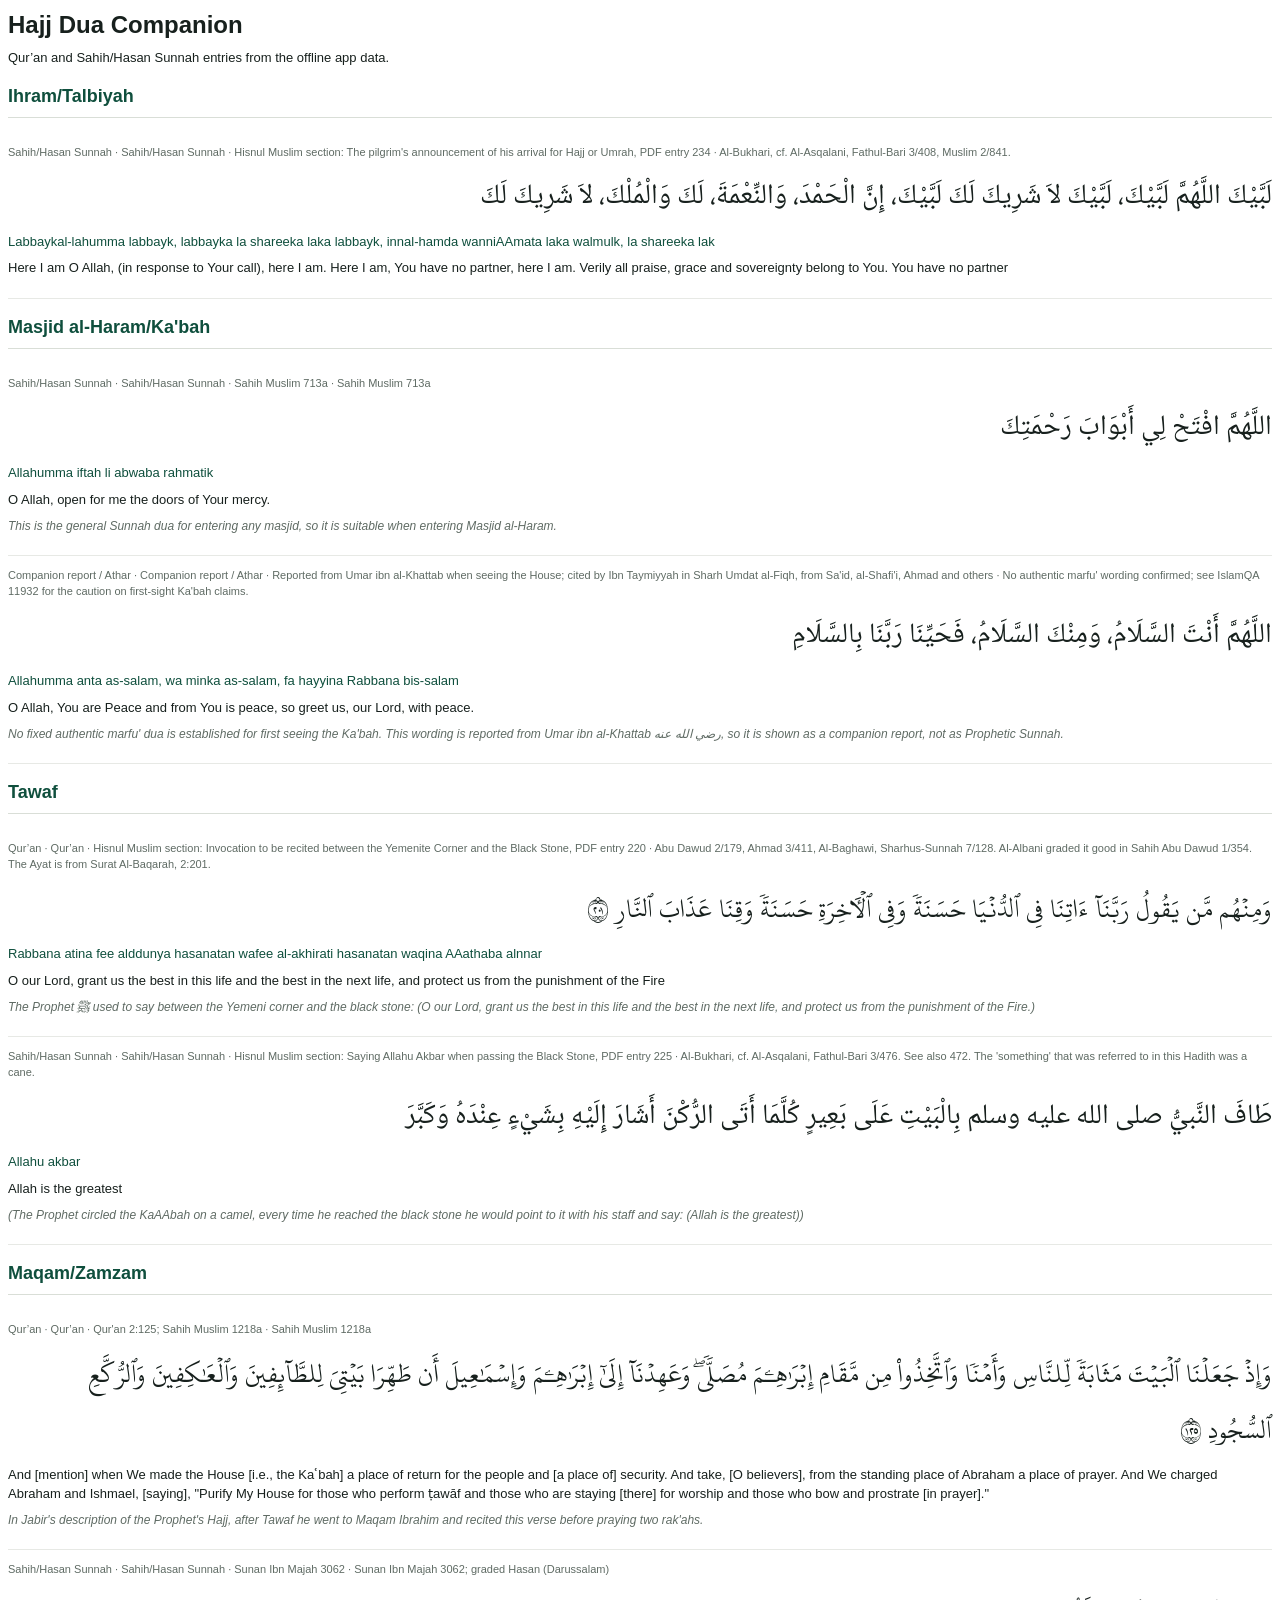
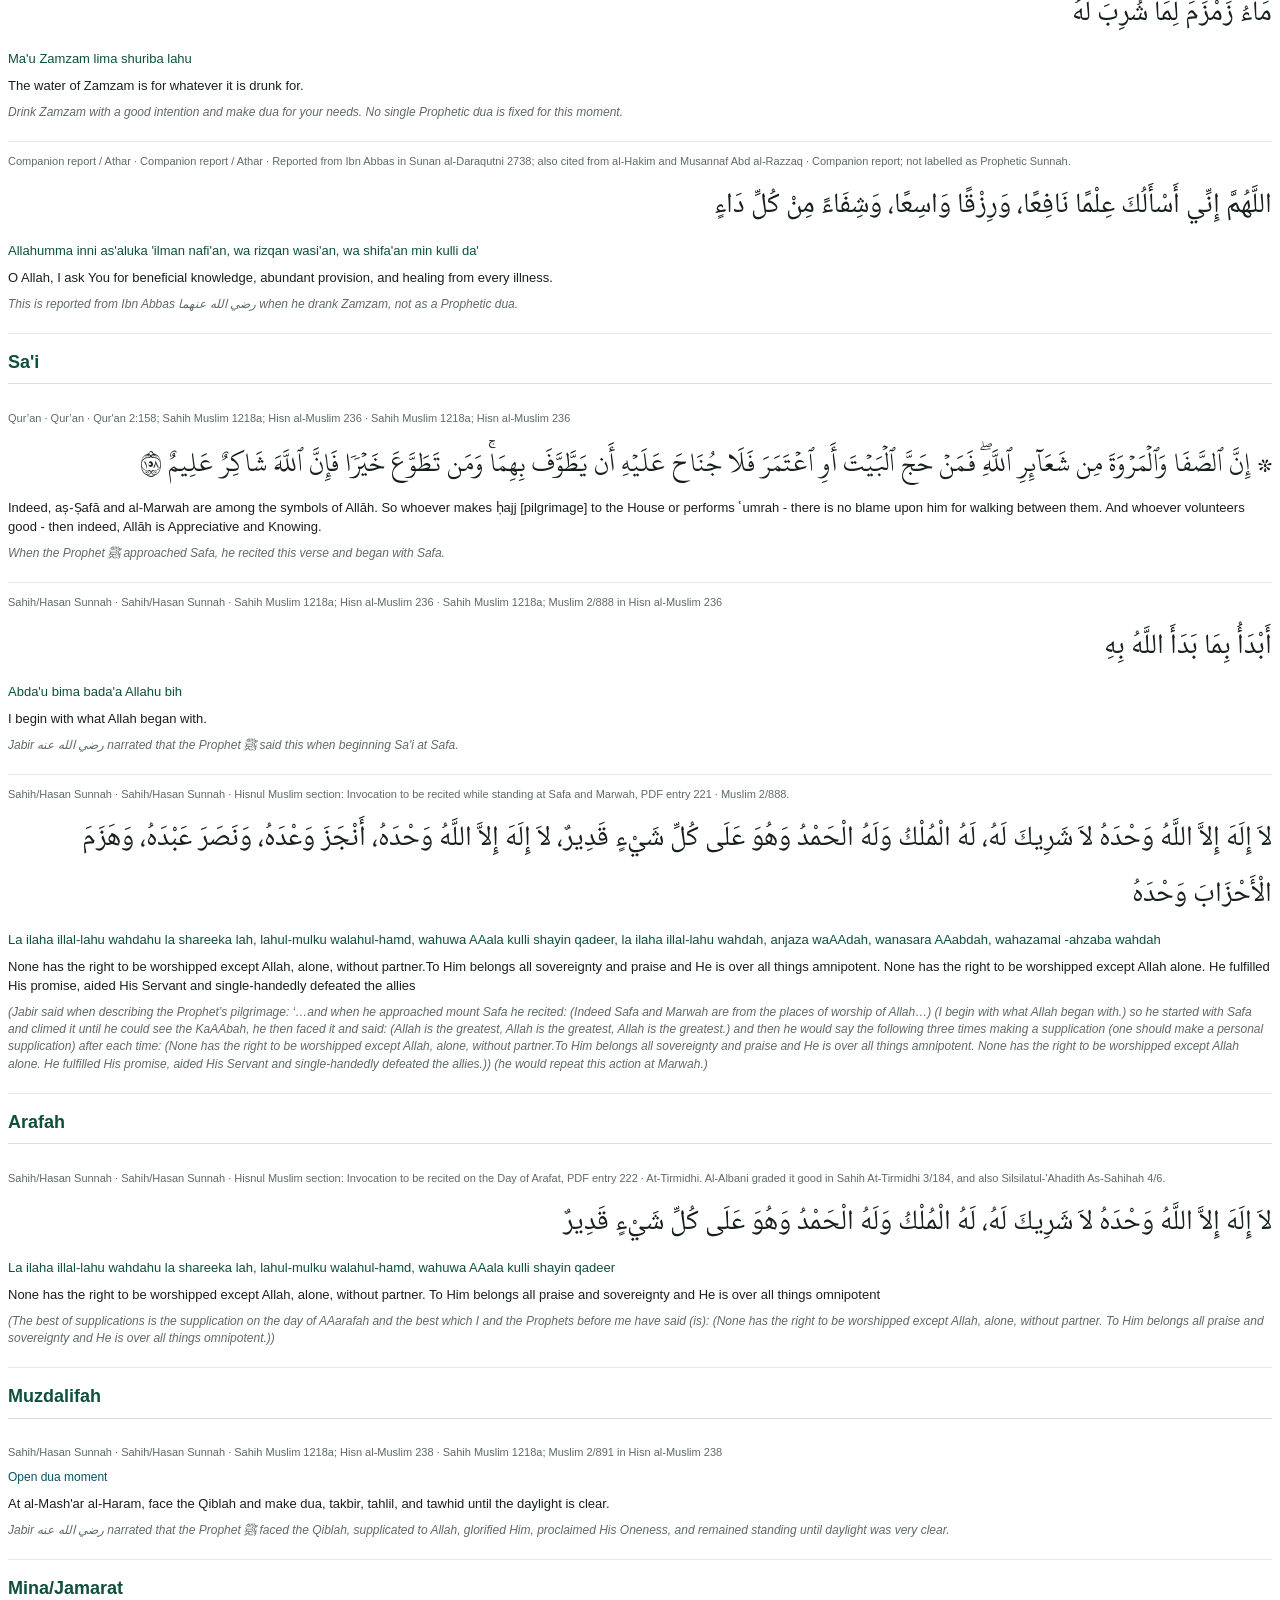
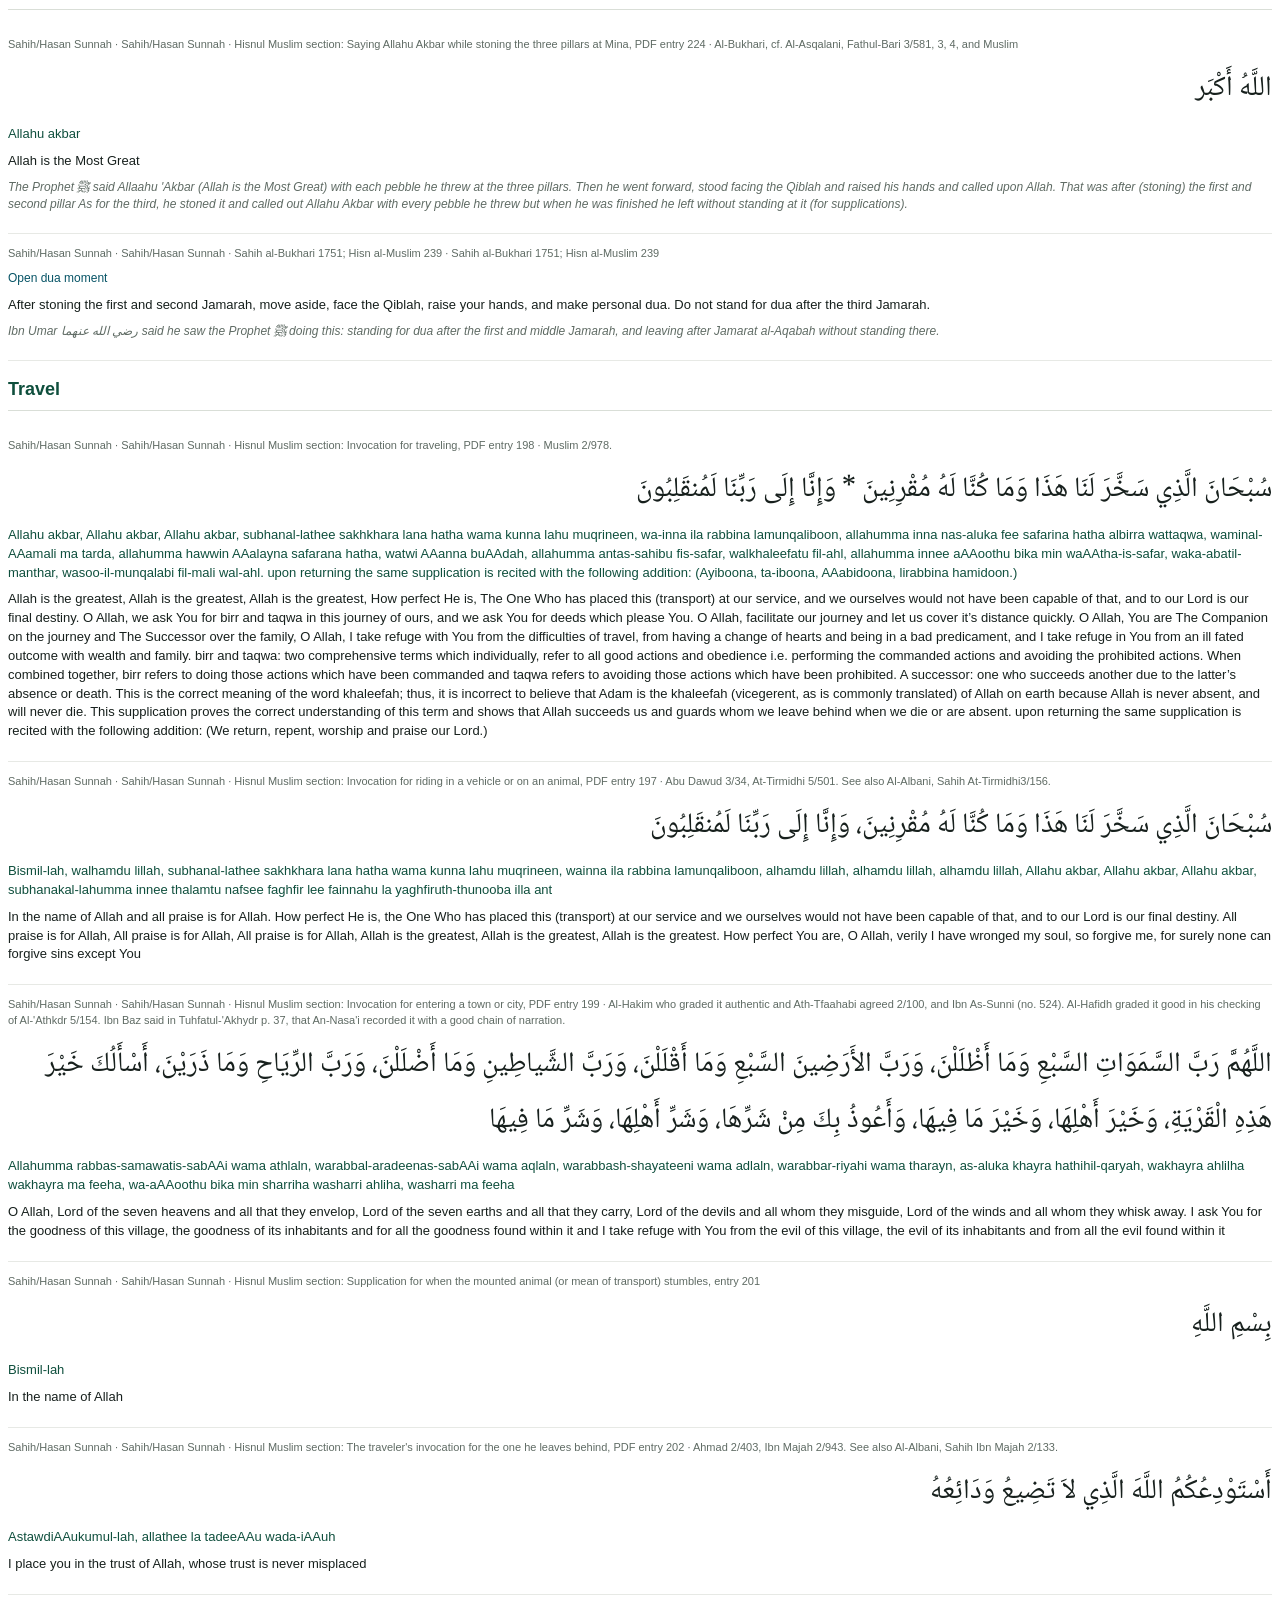
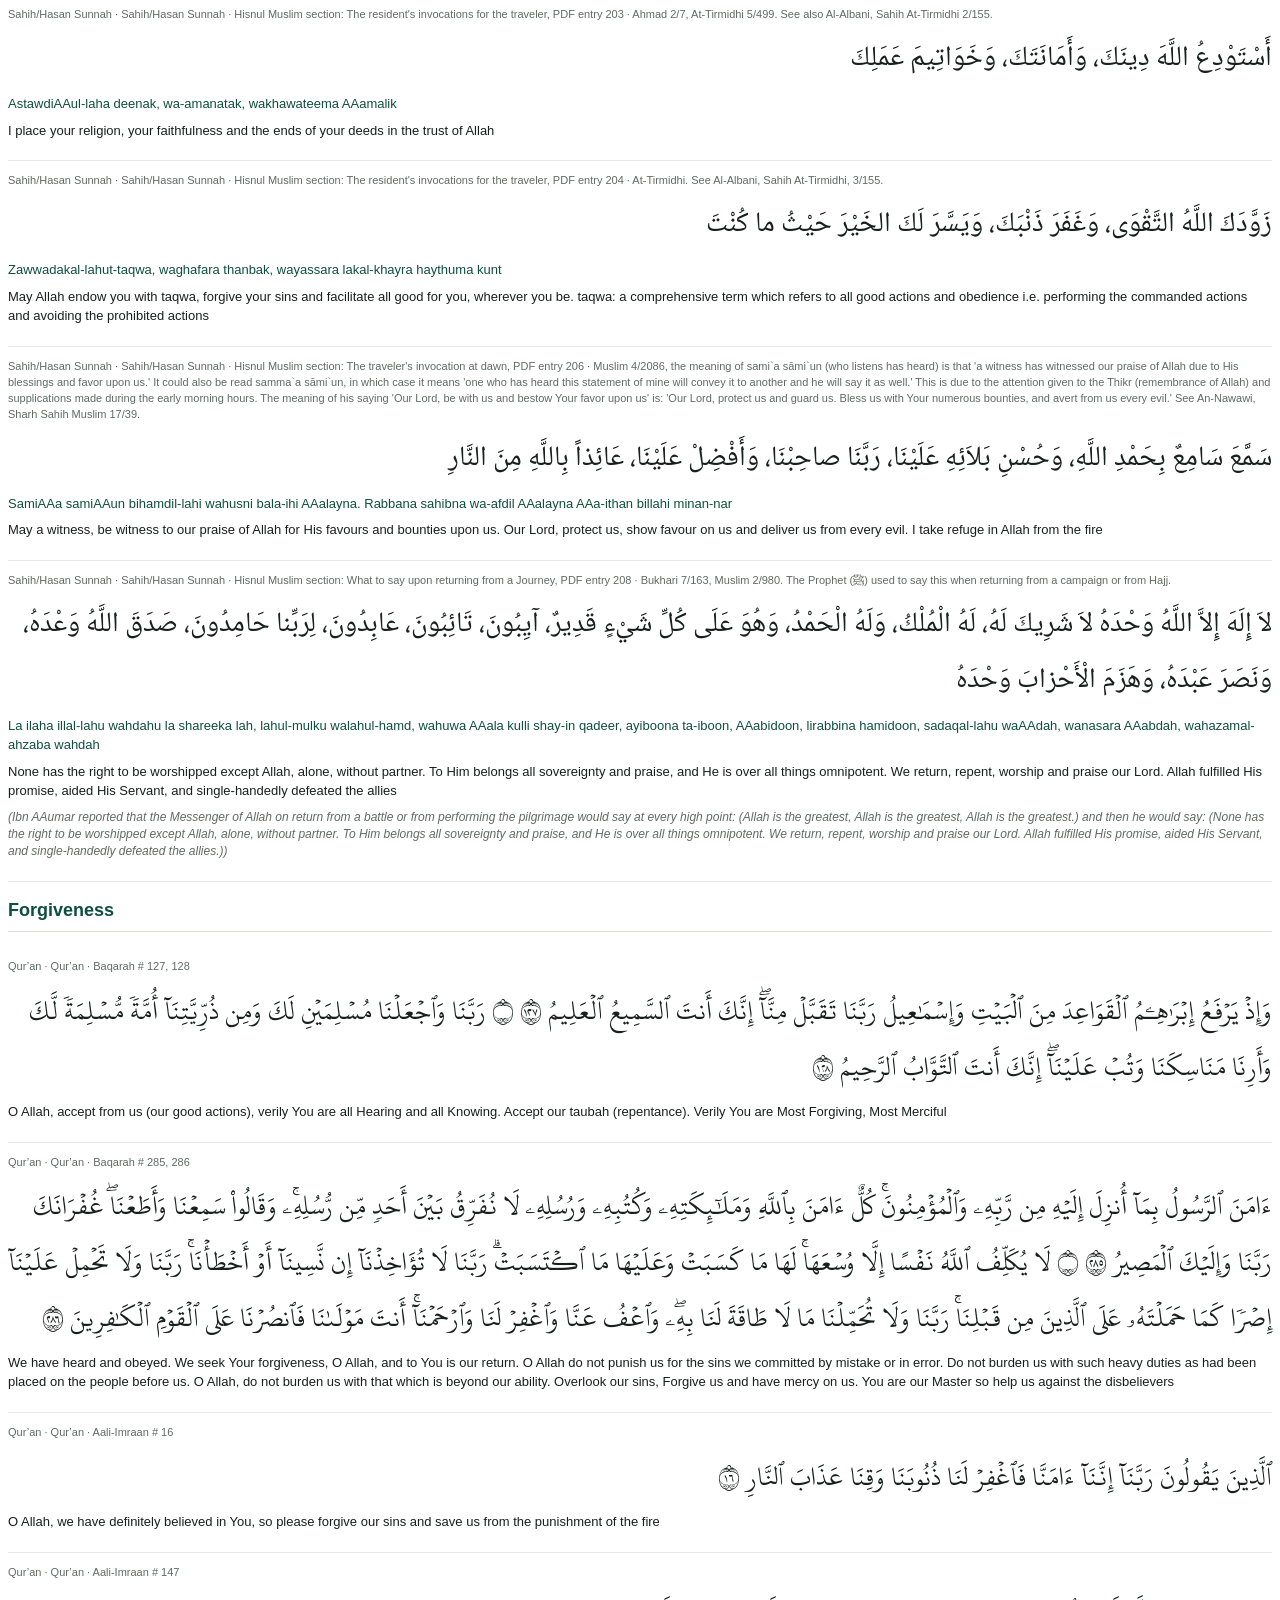
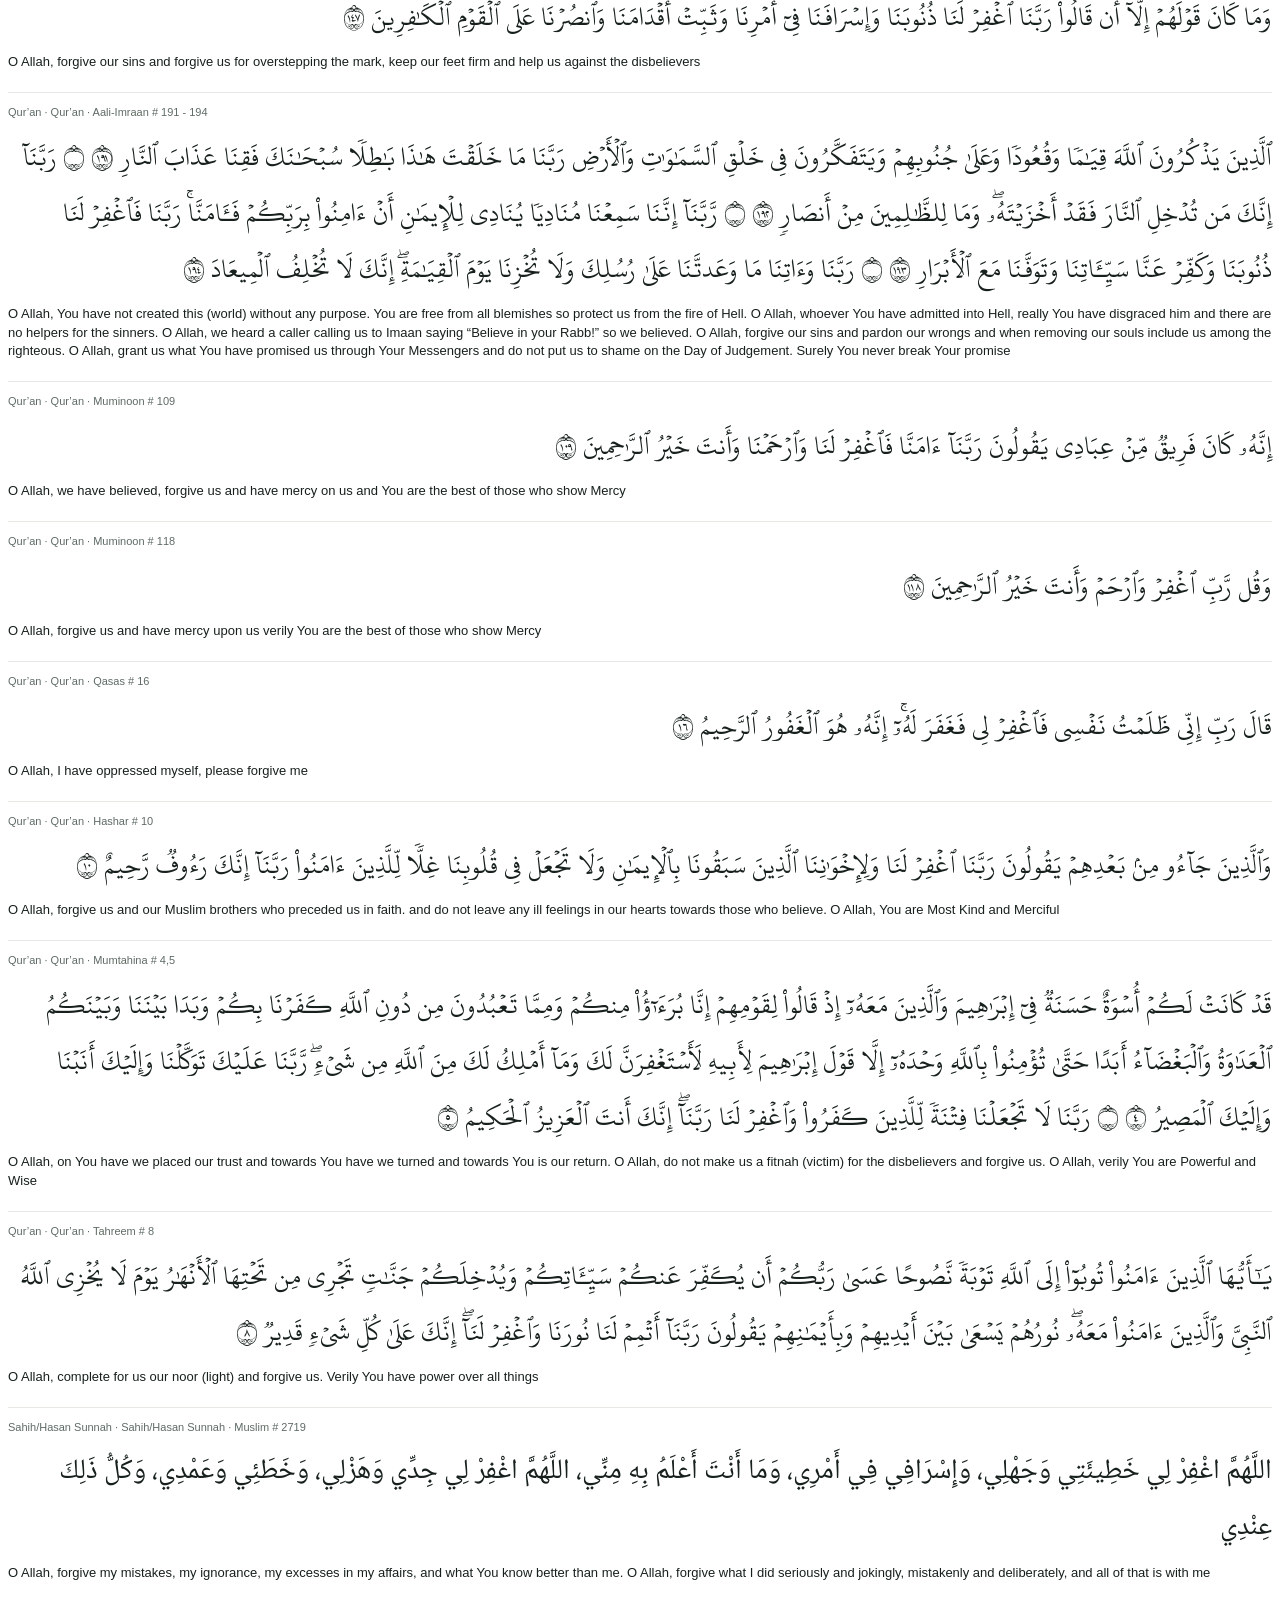
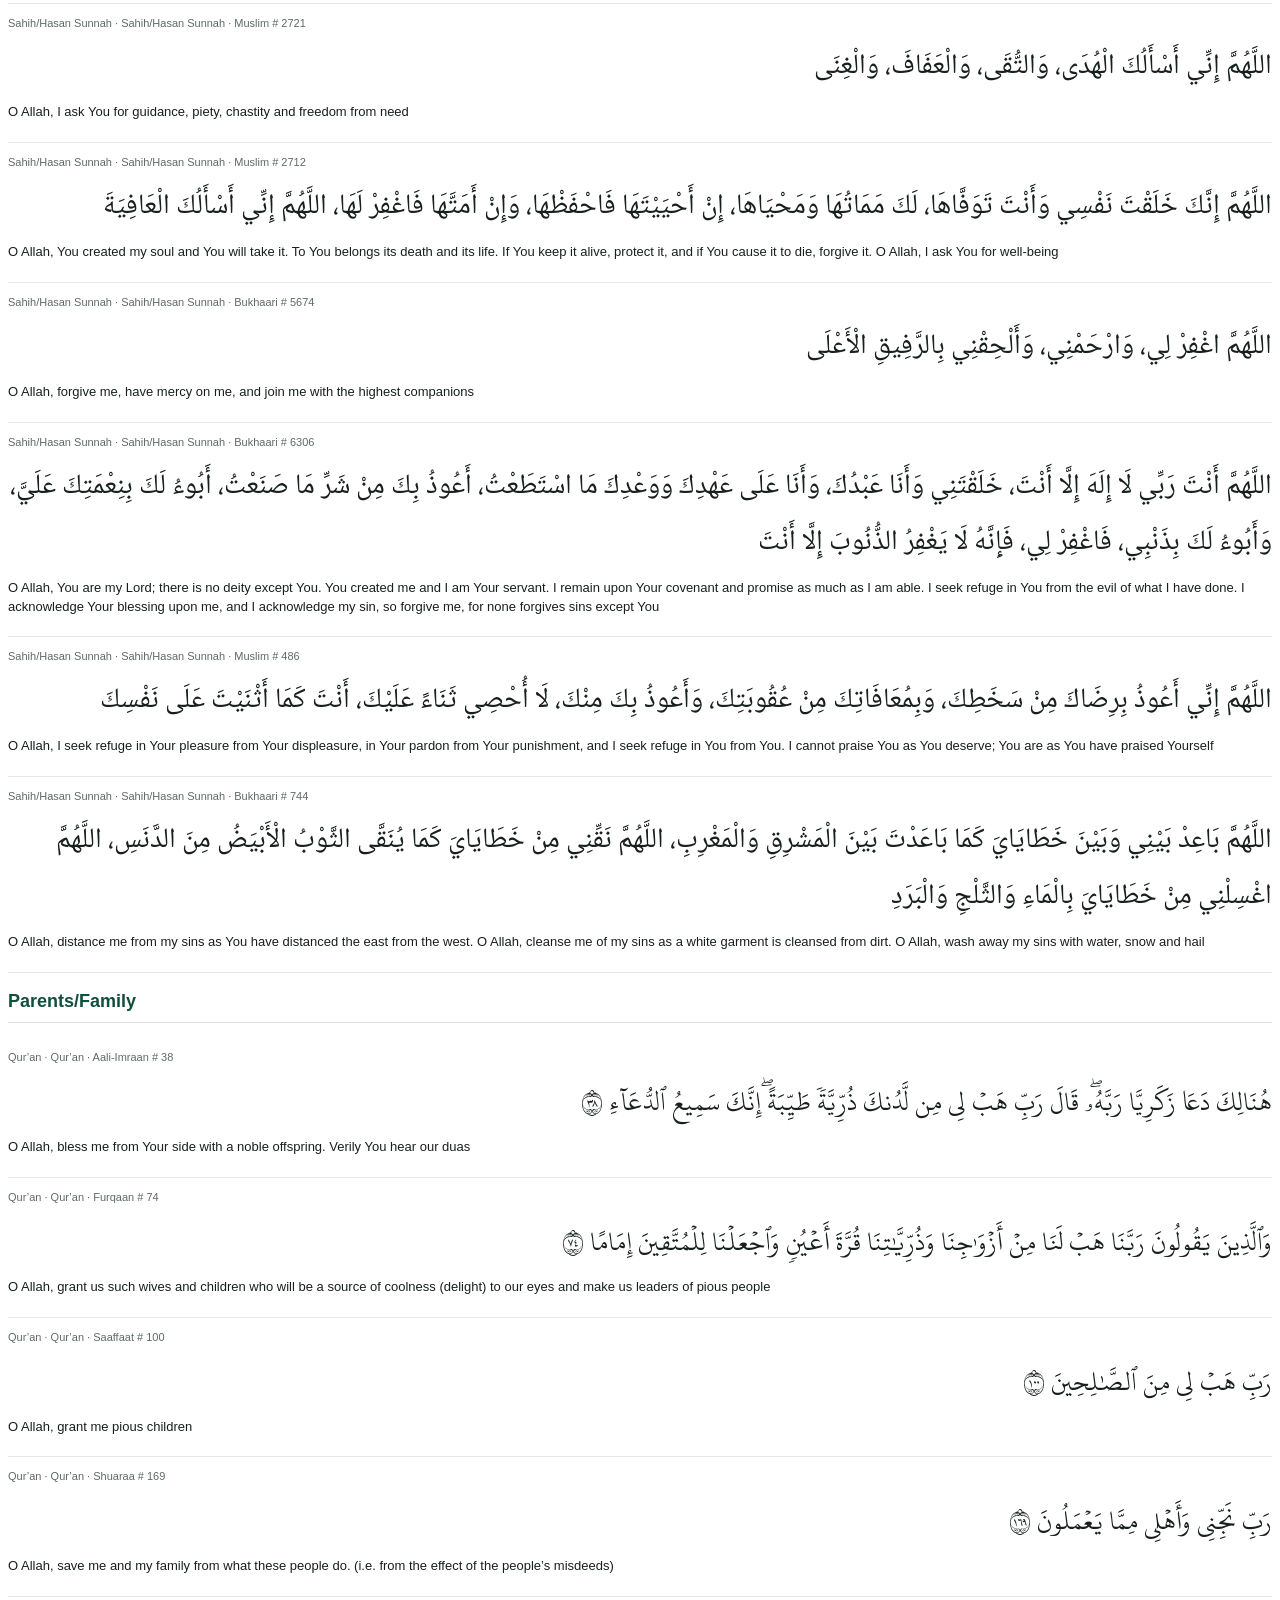
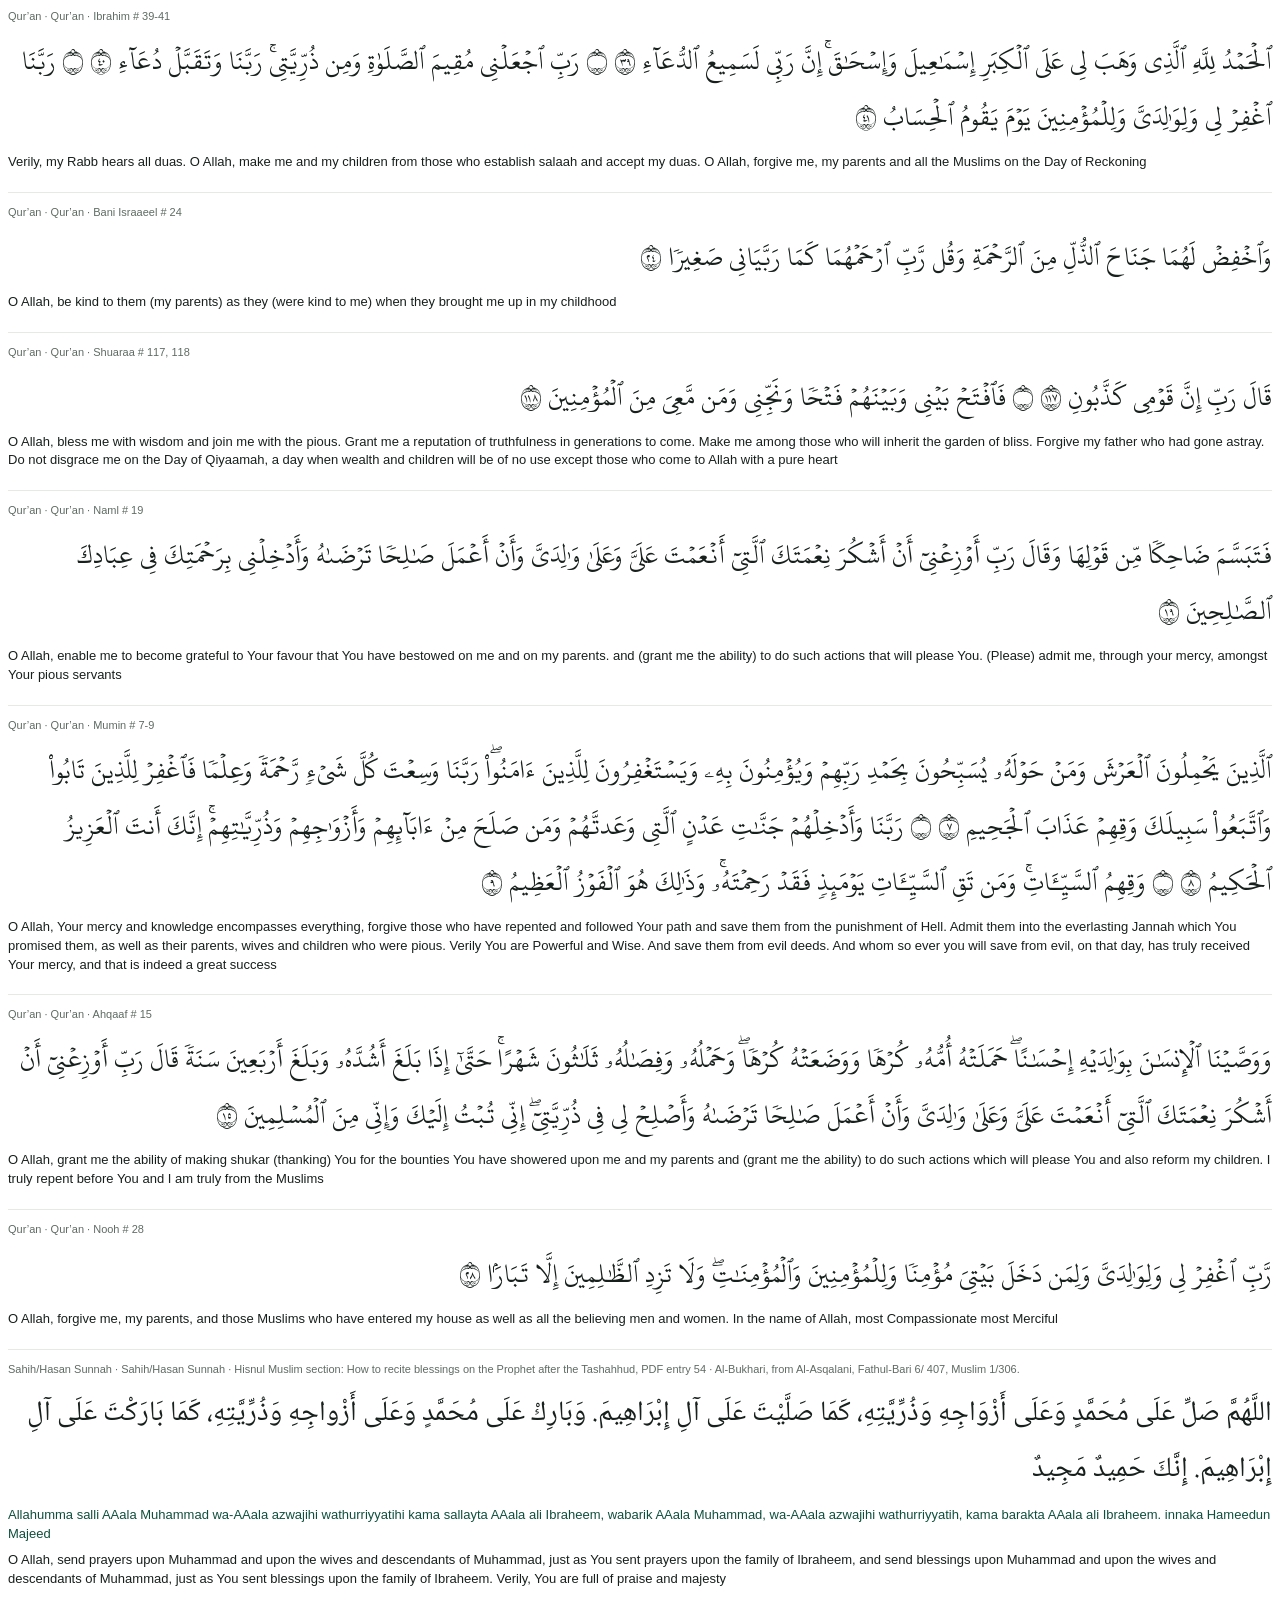
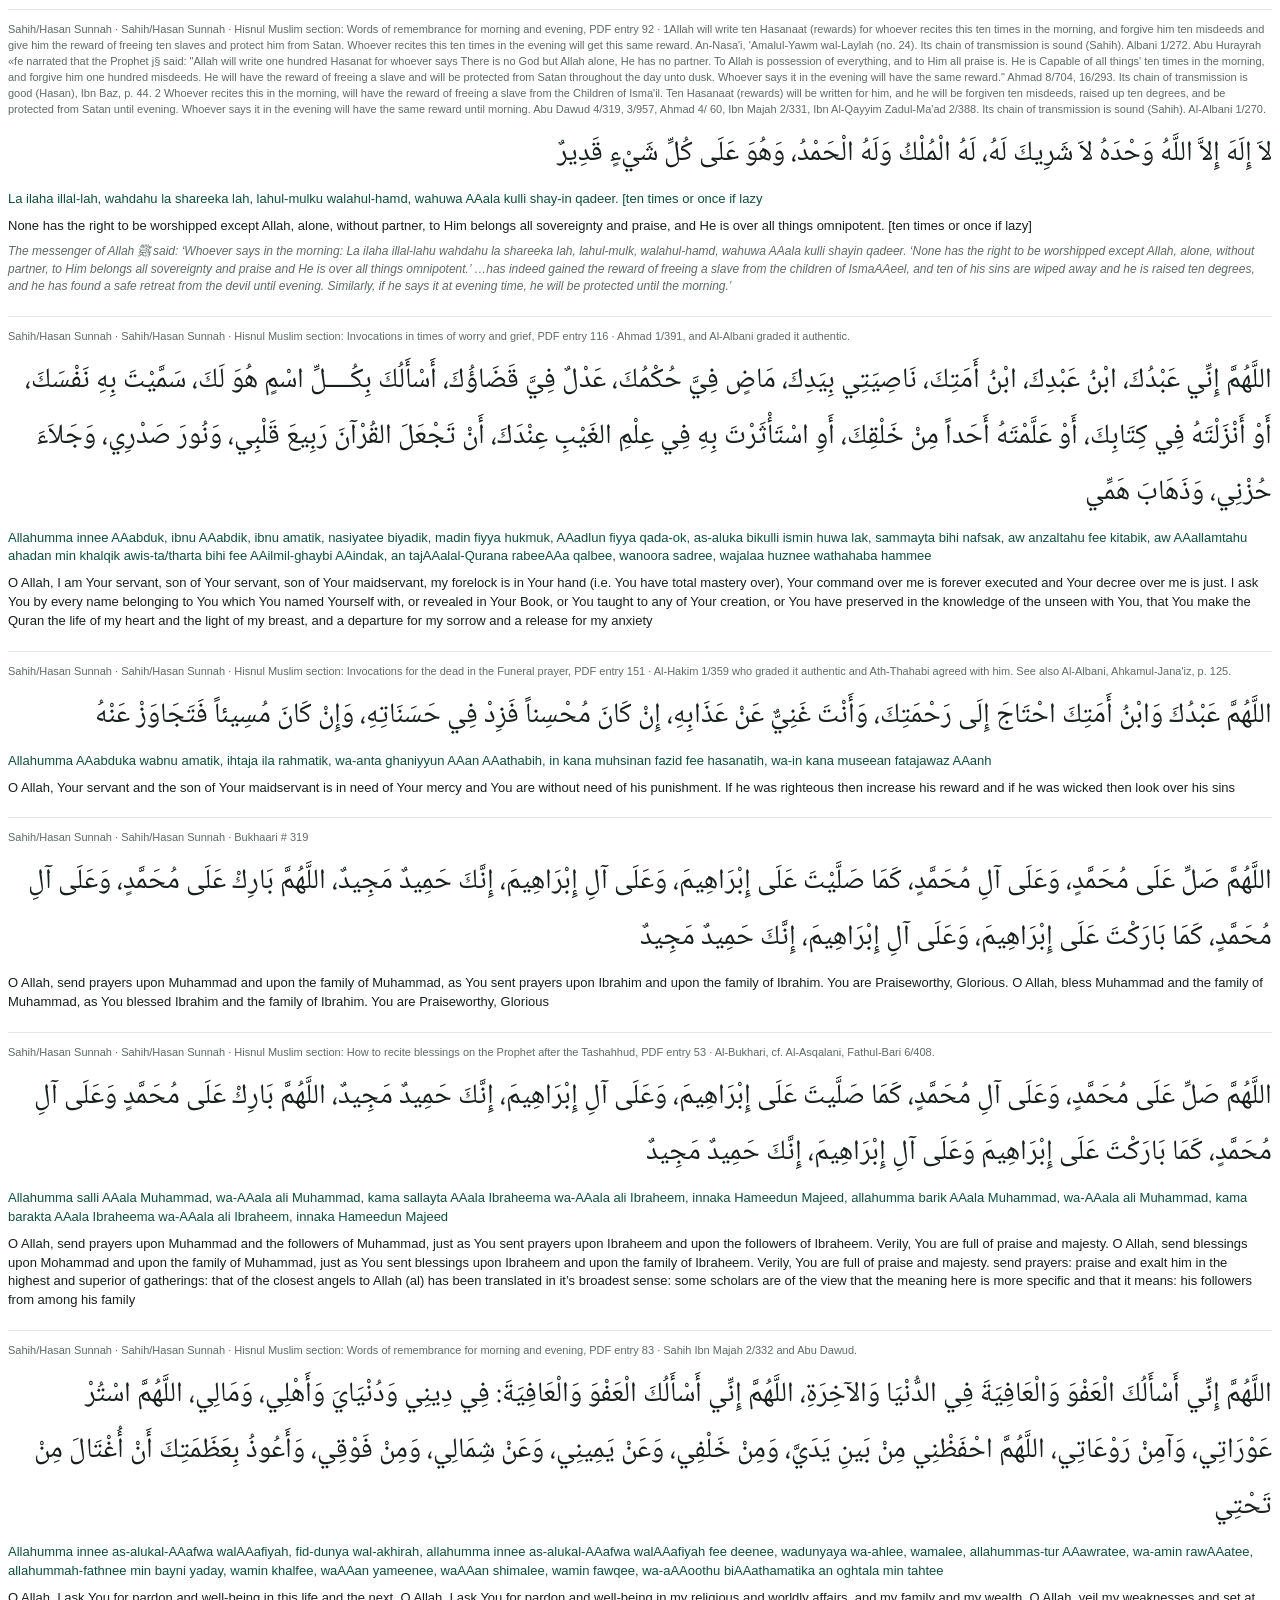
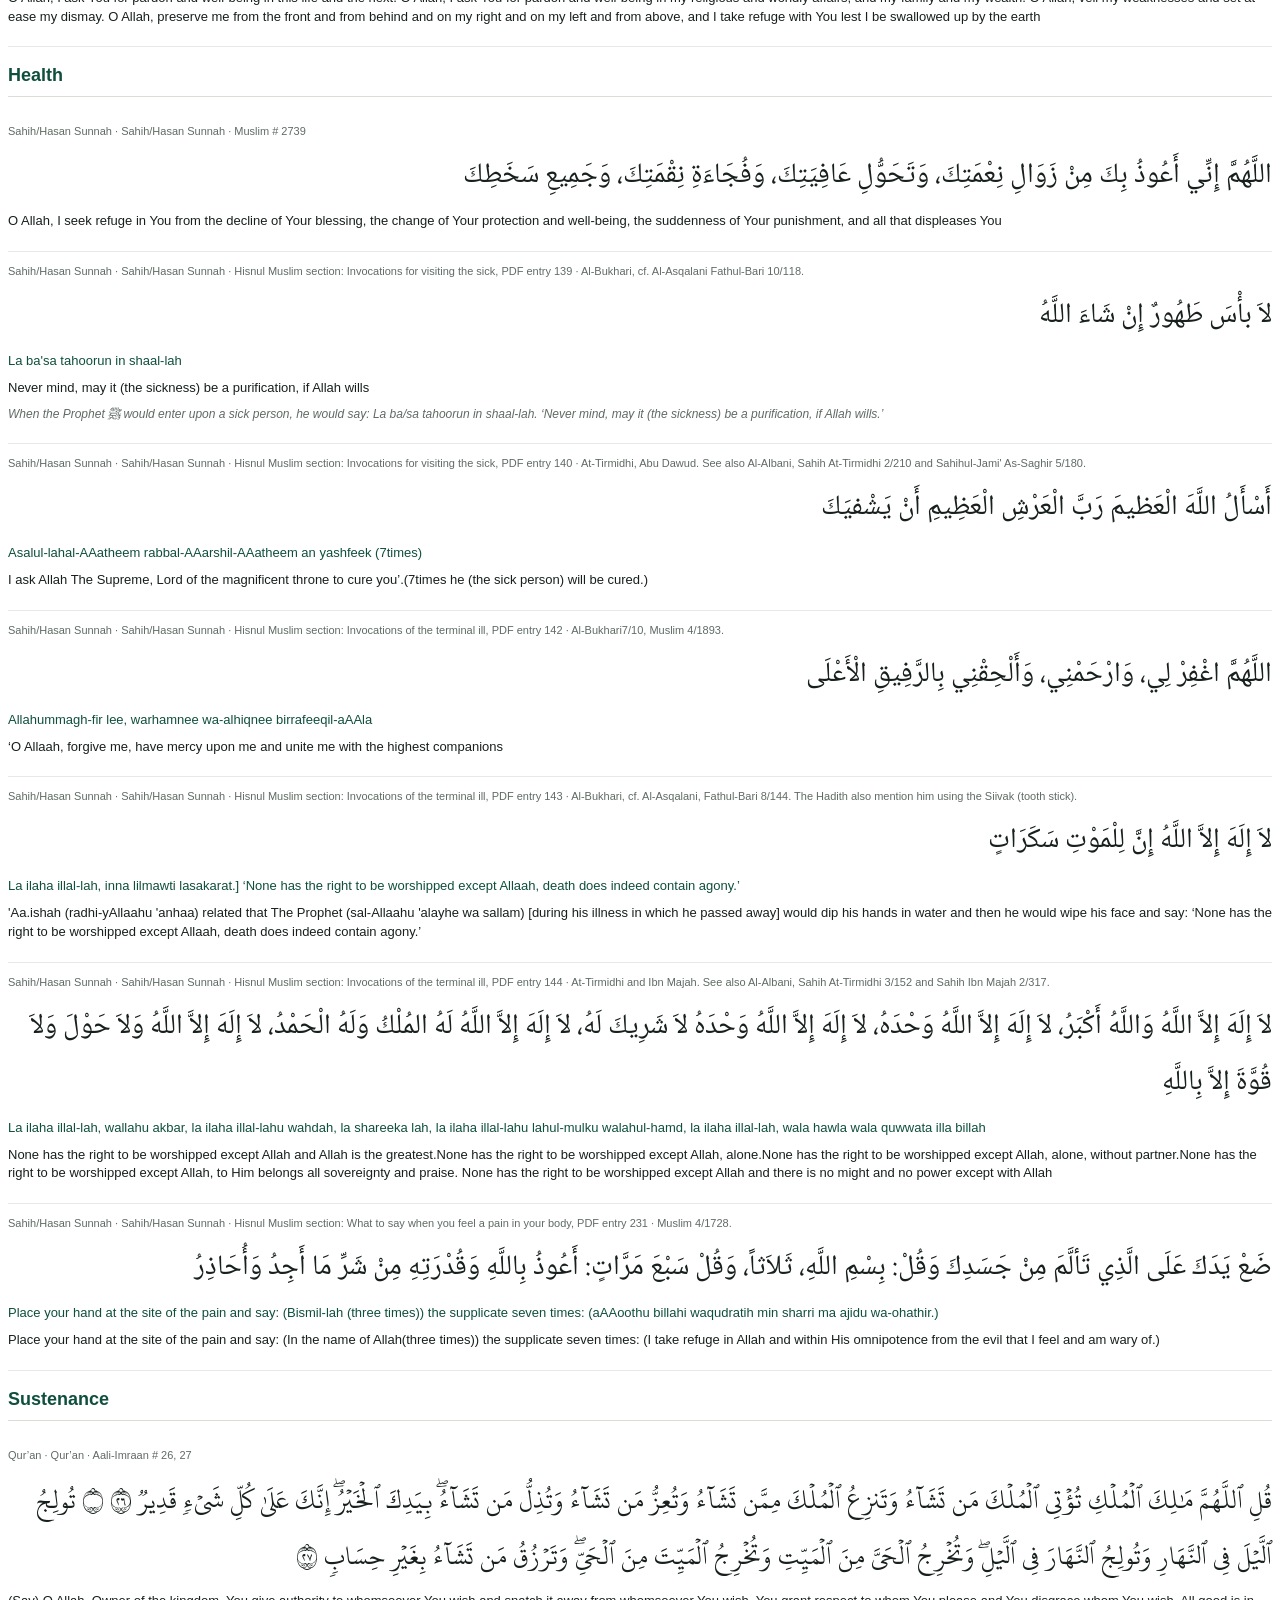
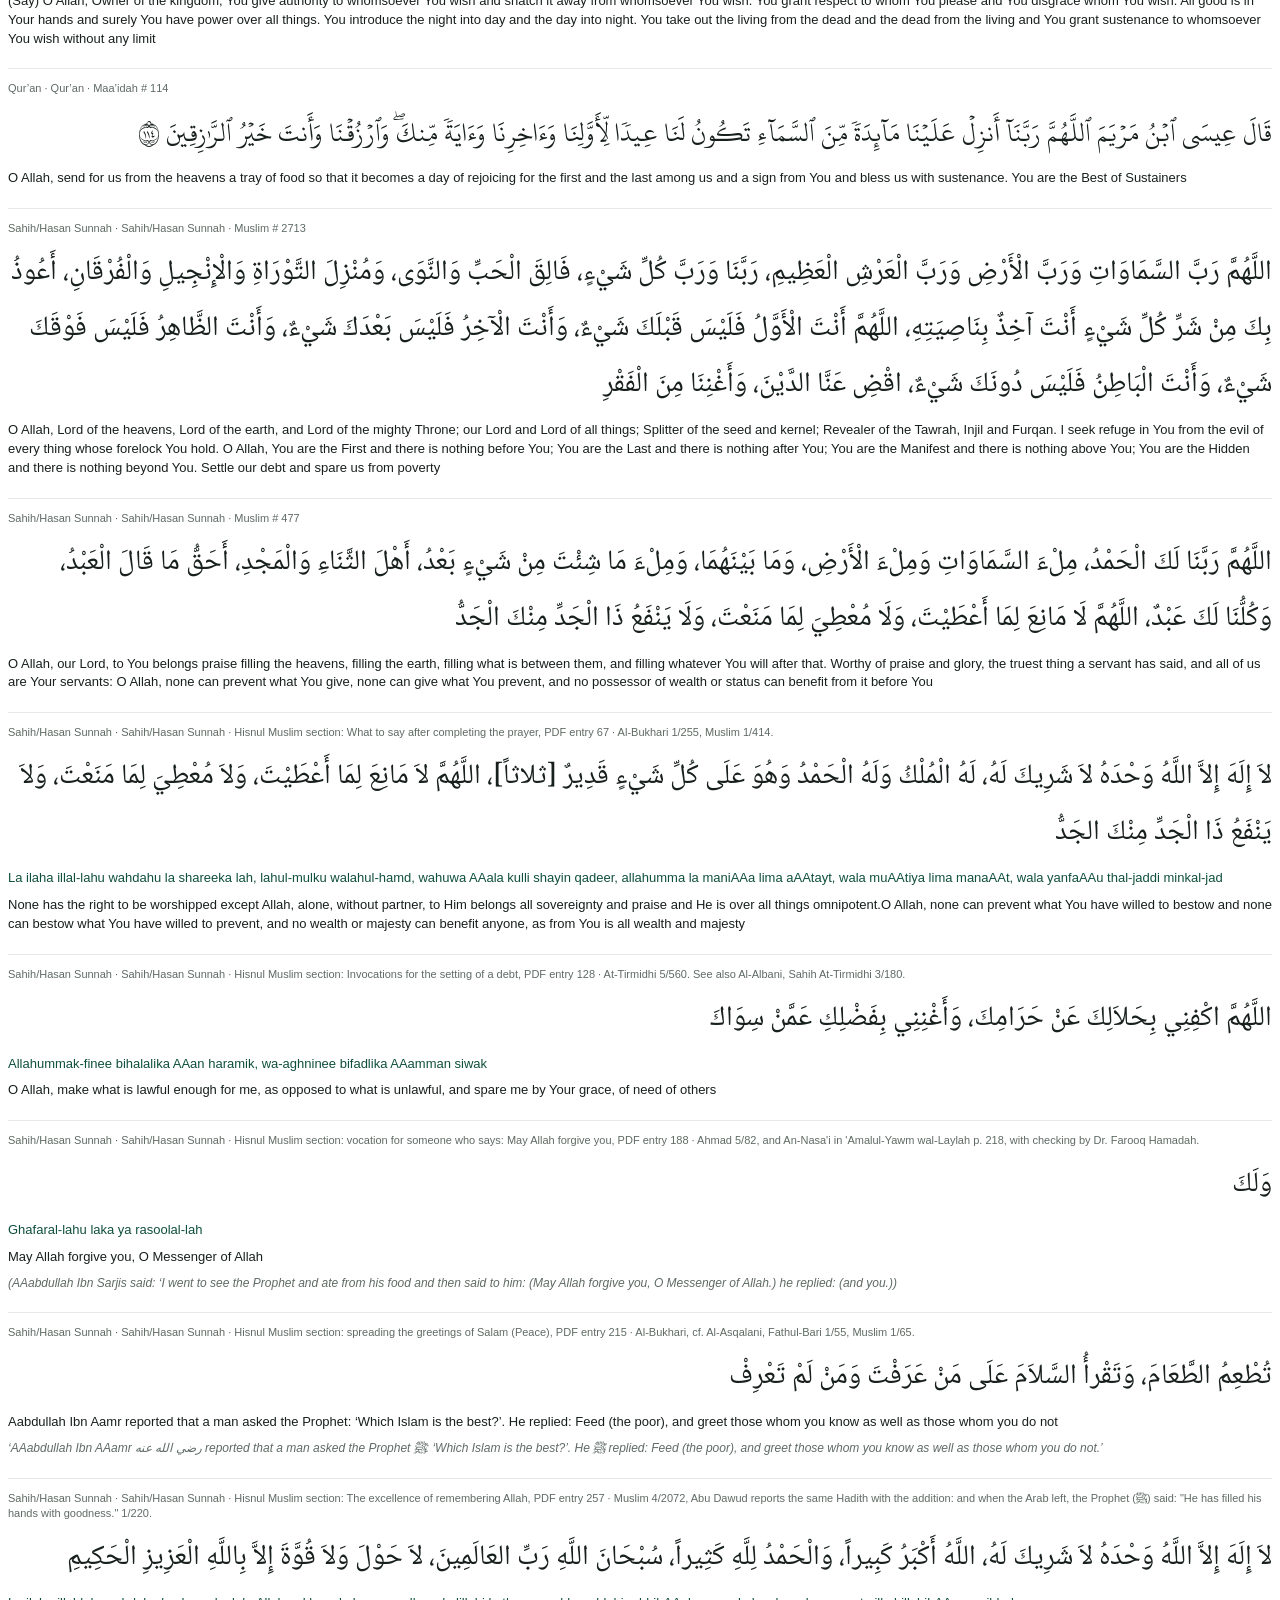
==== commit 1978b5b4: "Add clean Sayyidul Istighfaar Arabic" ====
--- a/print.html
+++ b/print.html
@@ -84,7 +84,7 @@
 <article class='dua'><div class='meta'>Sahih/Hasan Sunnah · Sahih/Hasan Sunnah · Muslim # 2721</div><p class='arabic naskh' lang='ar' dir='rtl'>اللَّهُمَّ إِنِّي أَسْأَلُكَ الْهُدَى، وَالتُّقَى، وَالْعَفَافَ، وَالْغِنَى</p><p>O Allah, I ask You for guidance, piety, chastity and freedom from need</p></article>
 <article class='dua'><div class='meta'>Sahih/Hasan Sunnah · Sahih/Hasan Sunnah · Muslim # 2712</div><p class='arabic naskh' lang='ar' dir='rtl'>اللَّهُمَّ إِنَّكَ خَلَقْتَ نَفْسِي وَأَنْتَ تَوَفَّاهَا، لَكَ مَمَاتُهَا وَمَحْيَاهَا، إِنْ أَحْيَيْتَهَا فَاحْفَظْهَا، وَإِنْ أَمَتَّهَا فَاغْفِرْ لَهَا، اللَّهُمَّ إِنِّي أَسْأَلُكَ الْعَافِيَةَ</p><p>O Allah, You created my soul and You will take it. To You belongs its death and its life. If You keep it alive, protect it, and if You cause it to die, forgive it. O Allah, I ask You for well-being</p></article>
 <article class='dua'><div class='meta'>Sahih/Hasan Sunnah · Sahih/Hasan Sunnah · Bukhaari # 5674</div><p class='arabic naskh' lang='ar' dir='rtl'>اللَّهُمَّ اغْفِرْ لِي، وَارْحَمْنِي، وَأَلْحِقْنِي بِالرَّفِيقِ الْأَعْلَى</p><p>O Allah, forgive me, have mercy on me, and join me with the highest companions</p></article>
-<article class='dua'><div class='meta'>Sahih/Hasan Sunnah · Sahih/Hasan Sunnah · Bukhaari # 6306</div><p>Sayyidul Istighfaar: for istigfaar the most comprehensive dua is the following: O Allah, You are my Rabb, there is no god besides You. You have created me and I am Your servant. As far as possible I try to abide by the promises and covenants (which I made to You). I seek Your protection from the evil of my sins. I fully acknowledge the favours You have bestowed upon me and I confess to my mistakes. Please forgive me as none besides You can forgive sins</p></article>
+<article class='dua'><div class='meta'>Sahih/Hasan Sunnah · Sahih/Hasan Sunnah · Bukhaari # 6306</div><p class='arabic naskh' lang='ar' dir='rtl'>اللَّهُمَّ أَنْتَ رَبِّي لَا إِلَهَ إِلَّا أَنْتَ، خَلَقْتَنِي وَأَنَا عَبْدُكَ، وَأَنَا عَلَى عَهْدِكَ وَوَعْدِكَ مَا اسْتَطَعْتُ، أَعُوذُ بِكَ مِنْ شَرِّ مَا صَنَعْتُ، أَبُوءُ لَكَ بِنِعْمَتِكَ عَلَيَّ، وَأَبُوءُ لَكَ بِذَنْبِي، فَاغْفِرْ لِي، فَإِنَّهُ لَا يَغْفِرُ الذُّنُوبَ إِلَّا أَنْتَ</p><p>O Allah, You are my Lord; there is no deity except You. You created me and I am Your servant. I remain upon Your covenant and promise as much as I am able. I seek refuge in You from the evil of what I have done. I acknowledge Your blessing upon me, and I acknowledge my sin, so forgive me, for none forgives sins except You</p></article>
 <article class='dua'><div class='meta'>Sahih/Hasan Sunnah · Sahih/Hasan Sunnah · Muslim # 486</div><p class='arabic naskh' lang='ar' dir='rtl'>اللَّهُمَّ إِنِّي أَعُوذُ بِرِضَاكَ مِنْ سَخَطِكَ، وَبِمُعَافَاتِكَ مِنْ عُقُوبَتِكَ، وَأَعُوذُ بِكَ مِنْكَ، لَا أُحْصِي ثَنَاءً عَلَيْكَ، أَنْتَ كَمَا أَثْنَيْتَ عَلَى نَفْسِكَ</p><p>O Allah, I seek refuge in Your pleasure from Your displeasure, in Your pardon from Your punishment, and I seek refuge in You from You. I cannot praise You as You deserve; You are as You have praised Yourself</p></article>
 <article class='dua'><div class='meta'>Sahih/Hasan Sunnah · Sahih/Hasan Sunnah · Bukhaari # 744</div><p class='arabic naskh' lang='ar' dir='rtl'>اللَّهُمَّ بَاعِدْ بَيْنِي وَبَيْنَ خَطَايَايَ كَمَا بَاعَدْتَ بَيْنَ الْمَشْرِقِ وَالْمَغْرِبِ، اللَّهُمَّ نَقِّنِي مِنْ خَطَايَايَ كَمَا يُنَقَّى الثَّوْبُ الْأَبْيَضُ مِنَ الدَّنَسِ، اللَّهُمَّ اغْسِلْنِي مِنْ خَطَايَايَ بِالْمَاءِ وَالثَّلْجِ وَالْبَرَدِ</p><p>O Allah, distance me from my sins as You have distanced the east from the west. O Allah, cleanse me of my sins as a white garment is cleansed from dirt. O Allah, wash away my sins with water, snow and hail</p></article>
 </section>
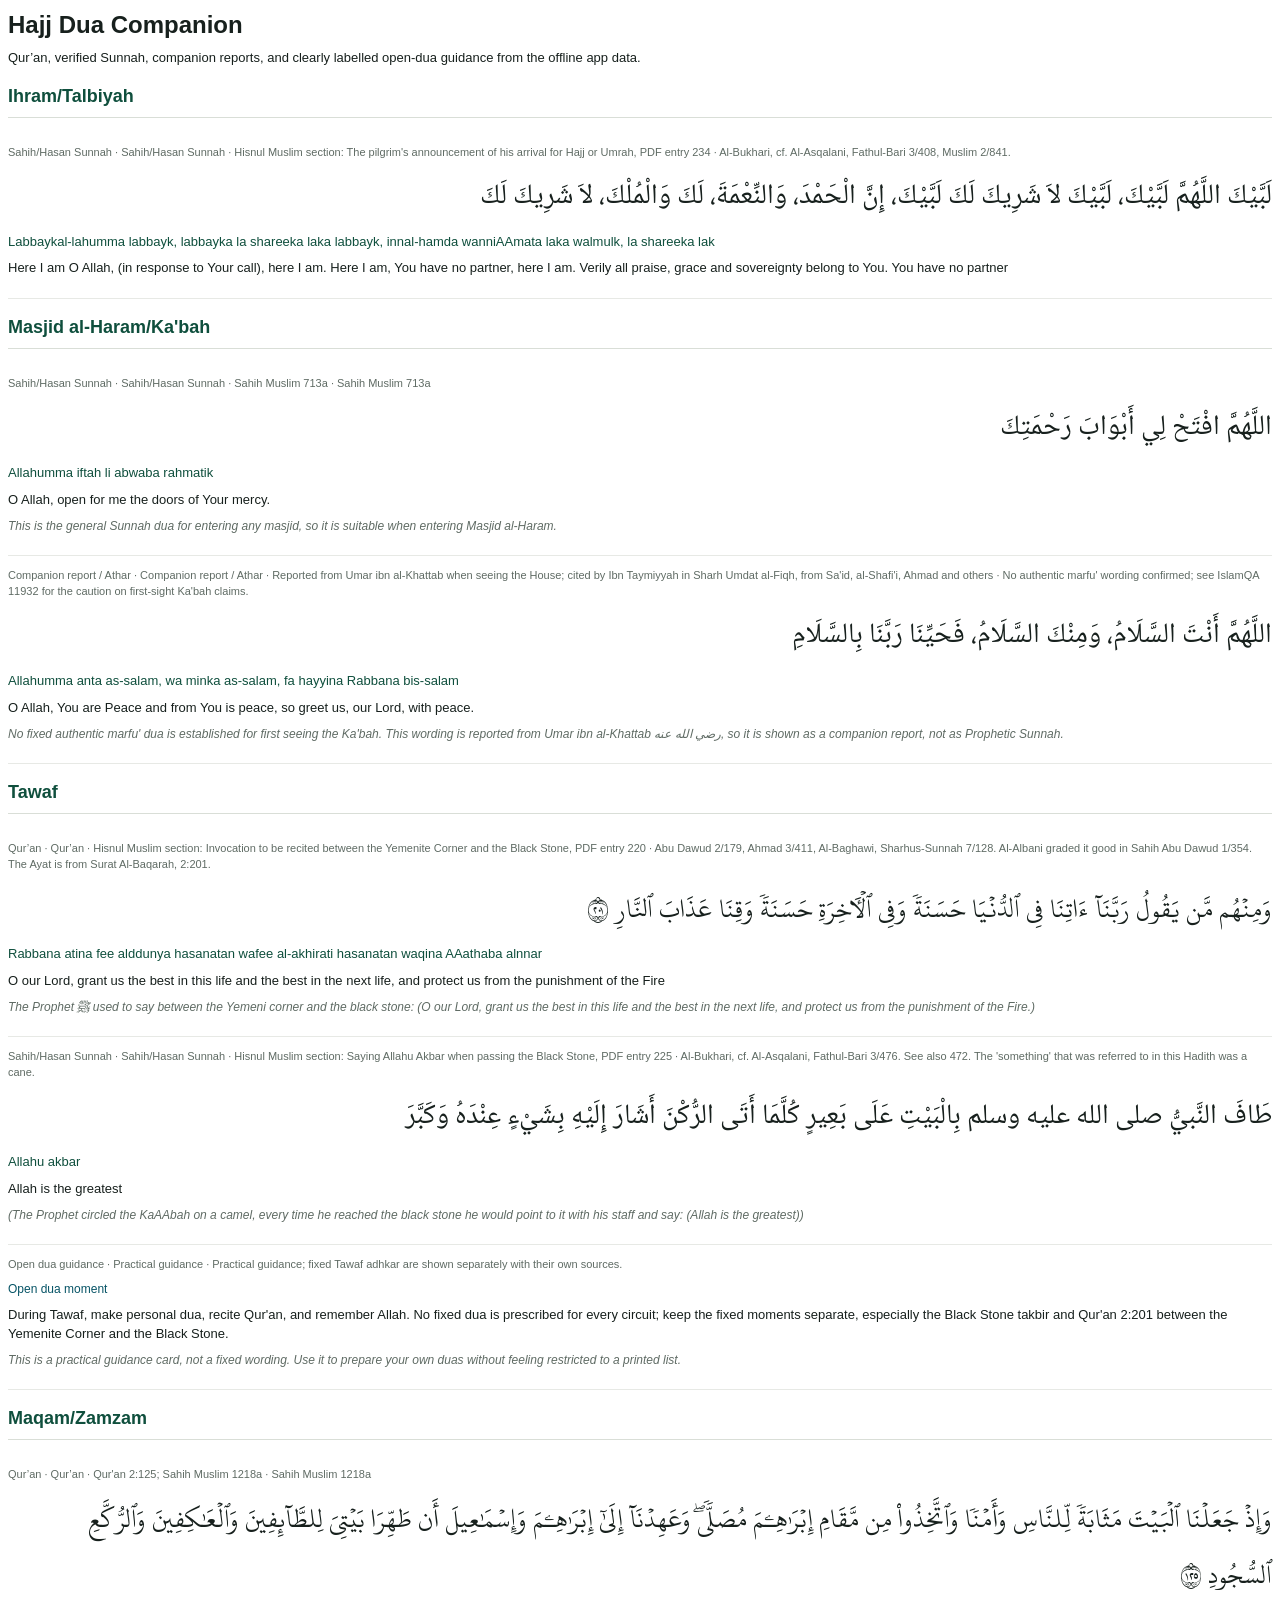
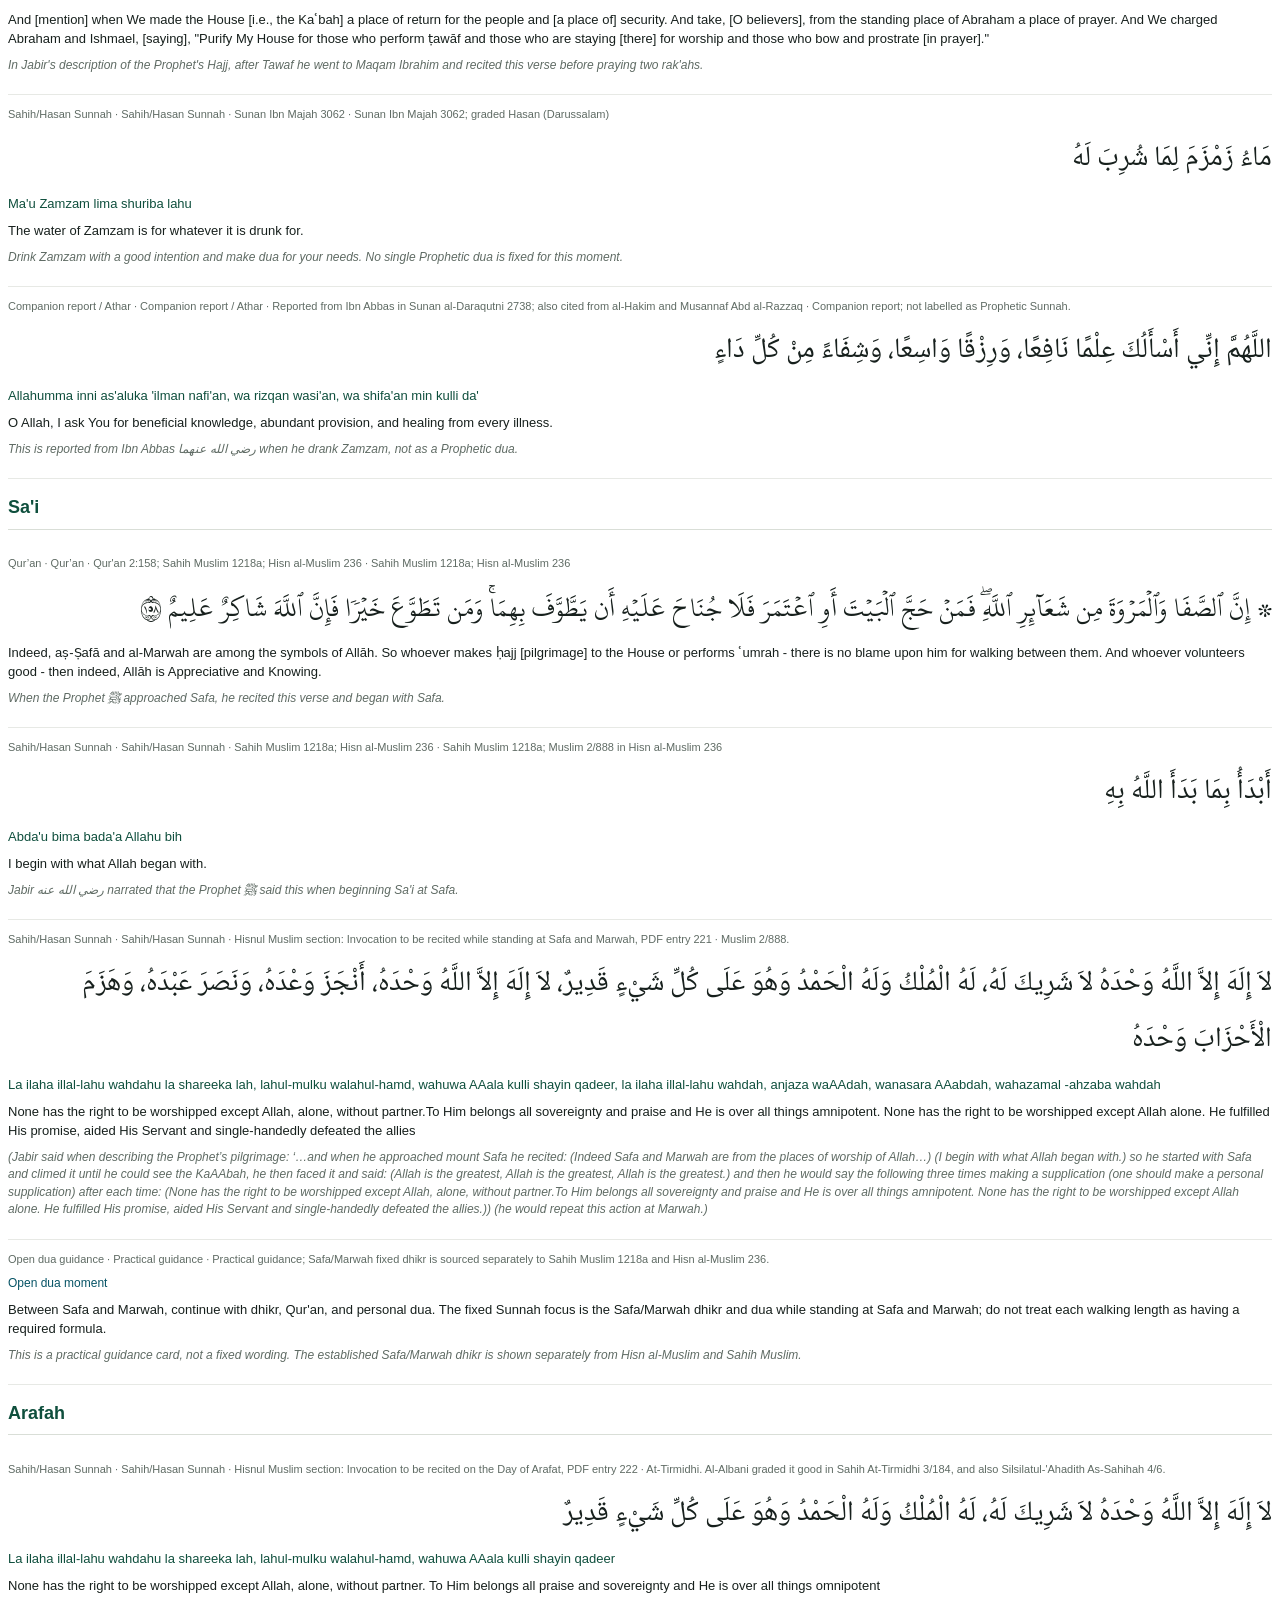
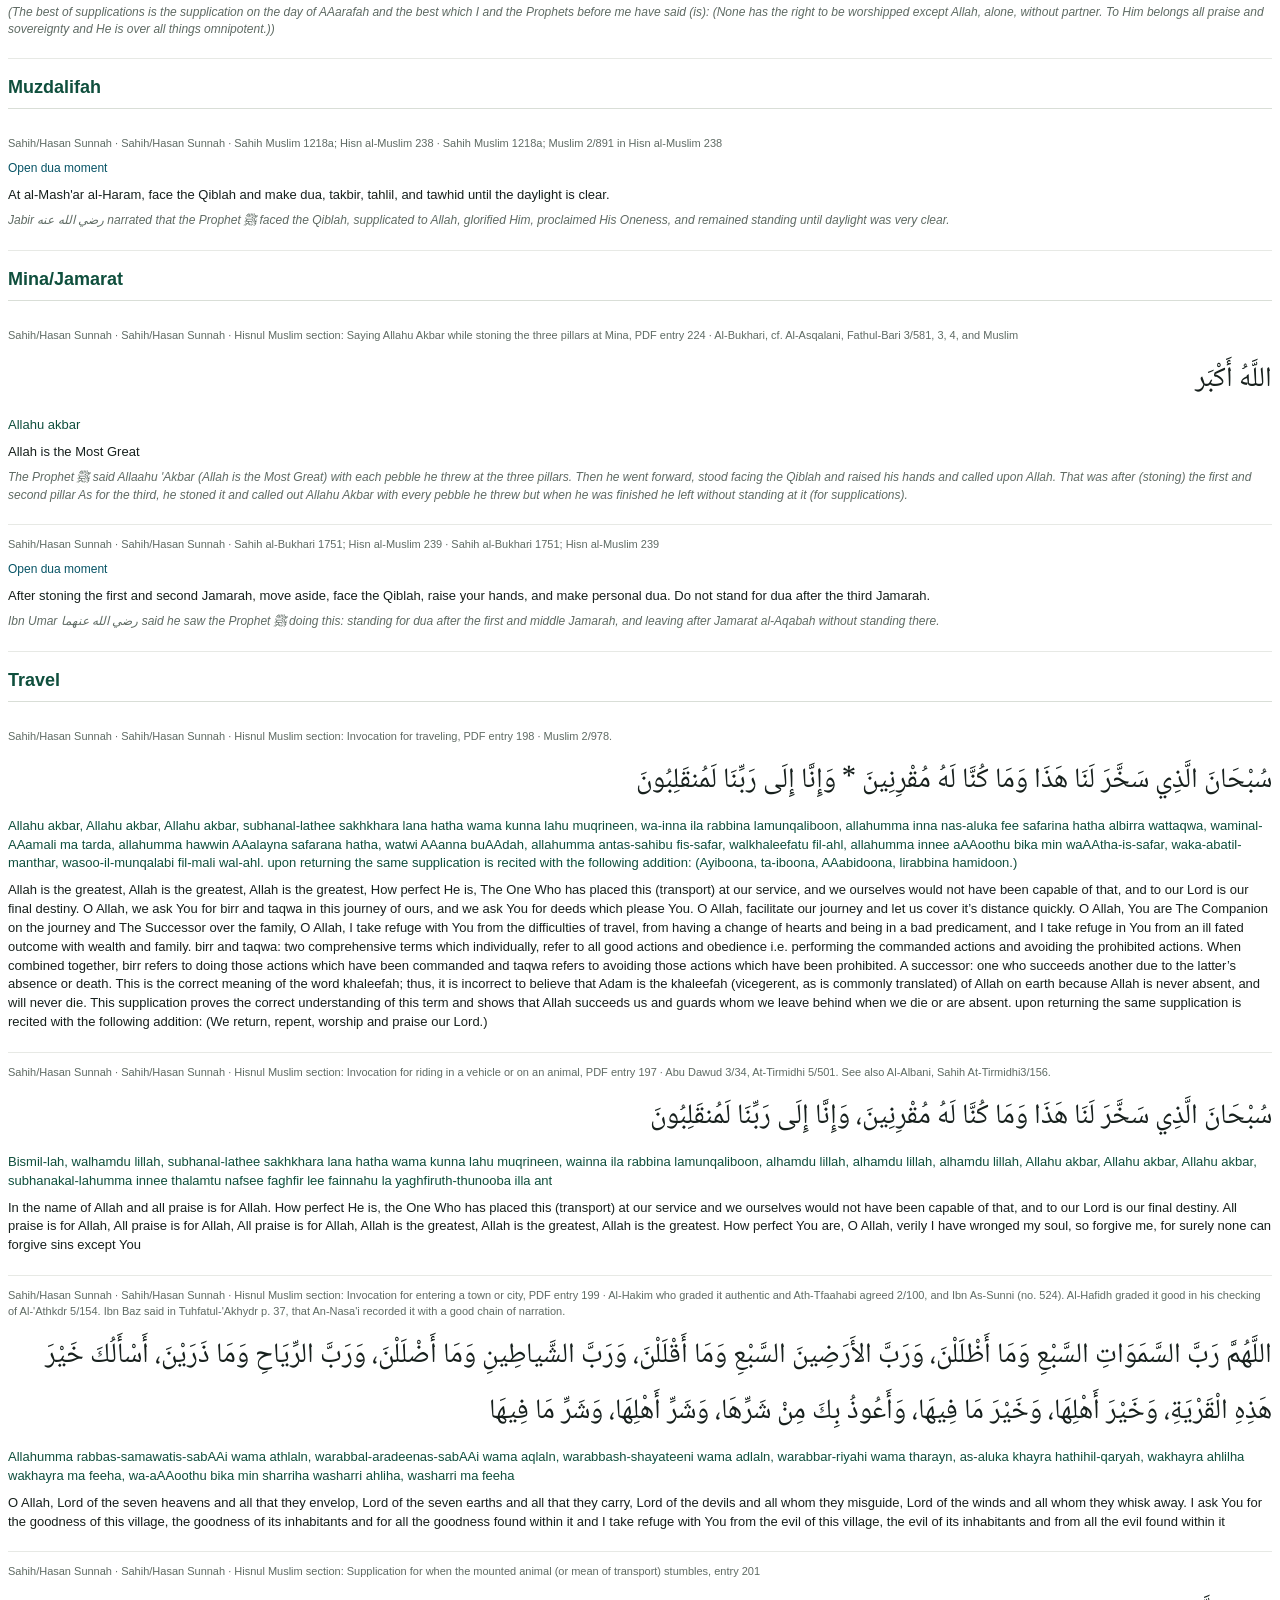
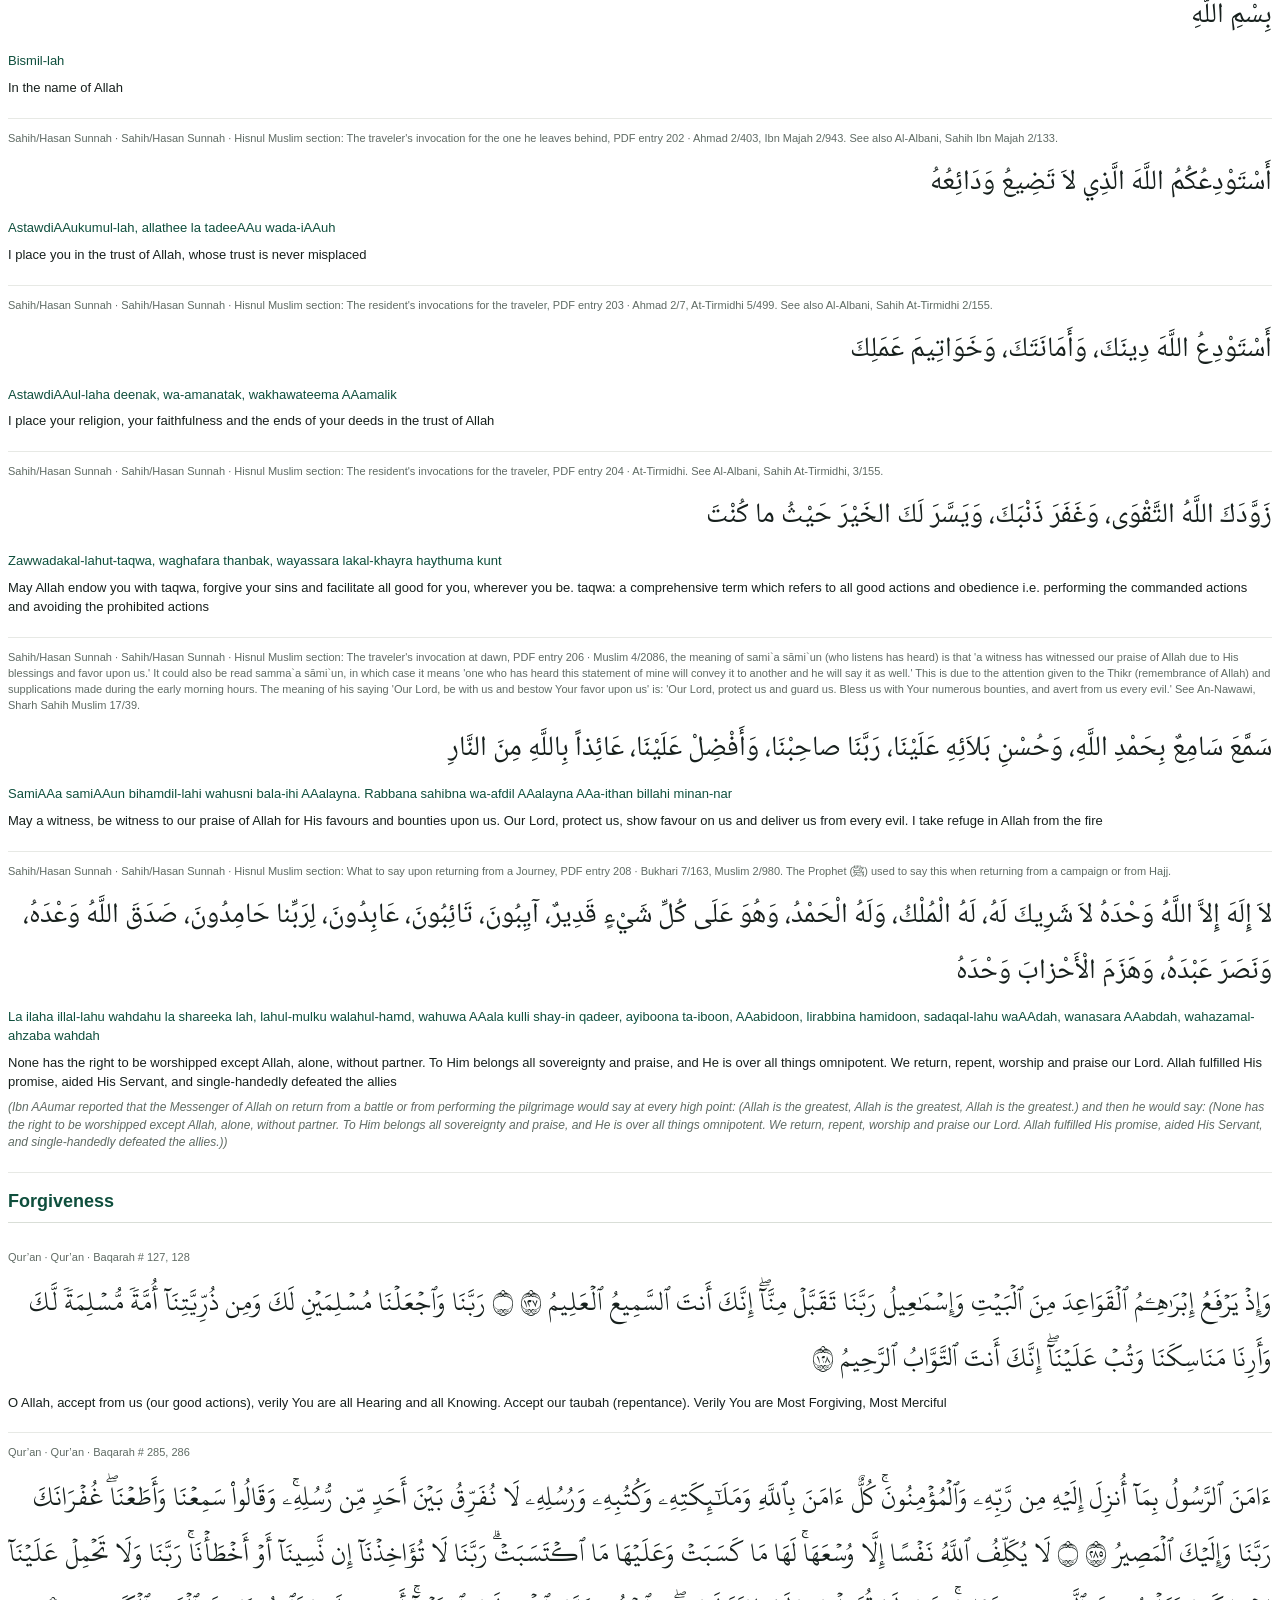
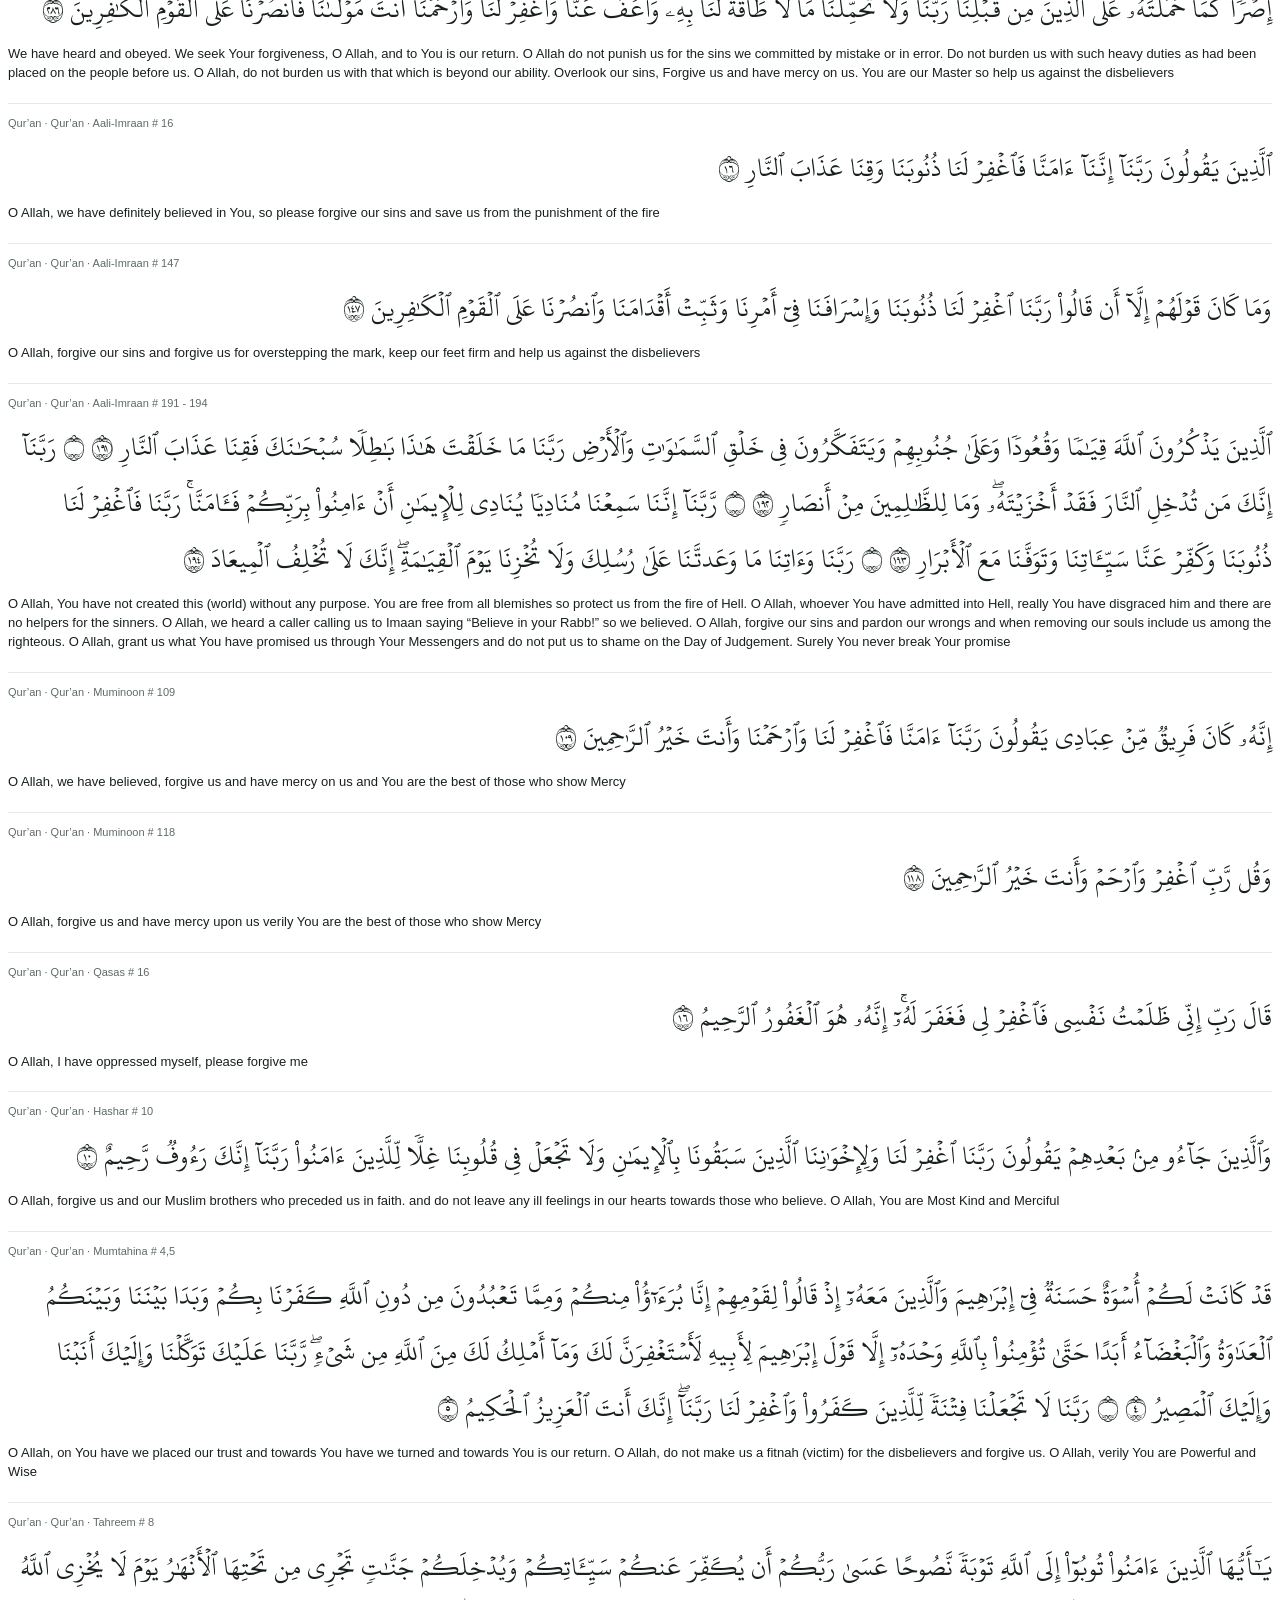
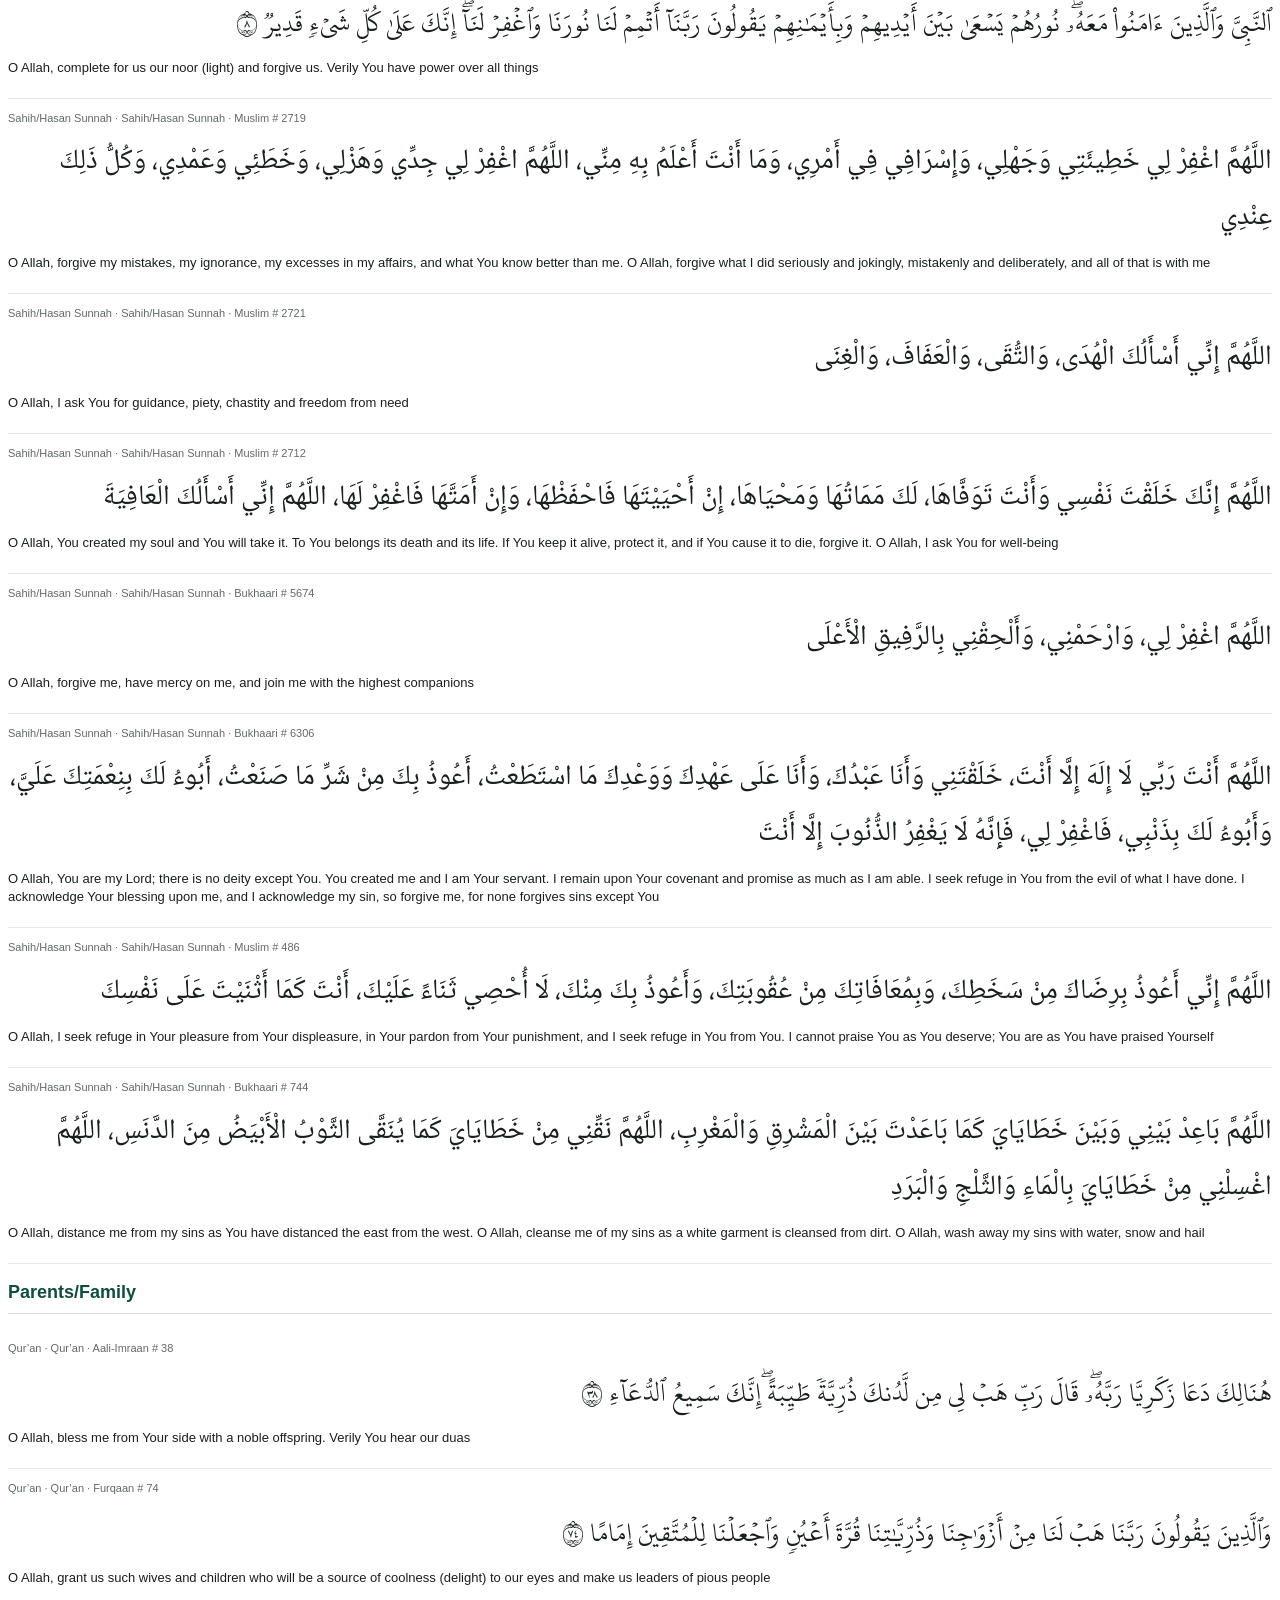
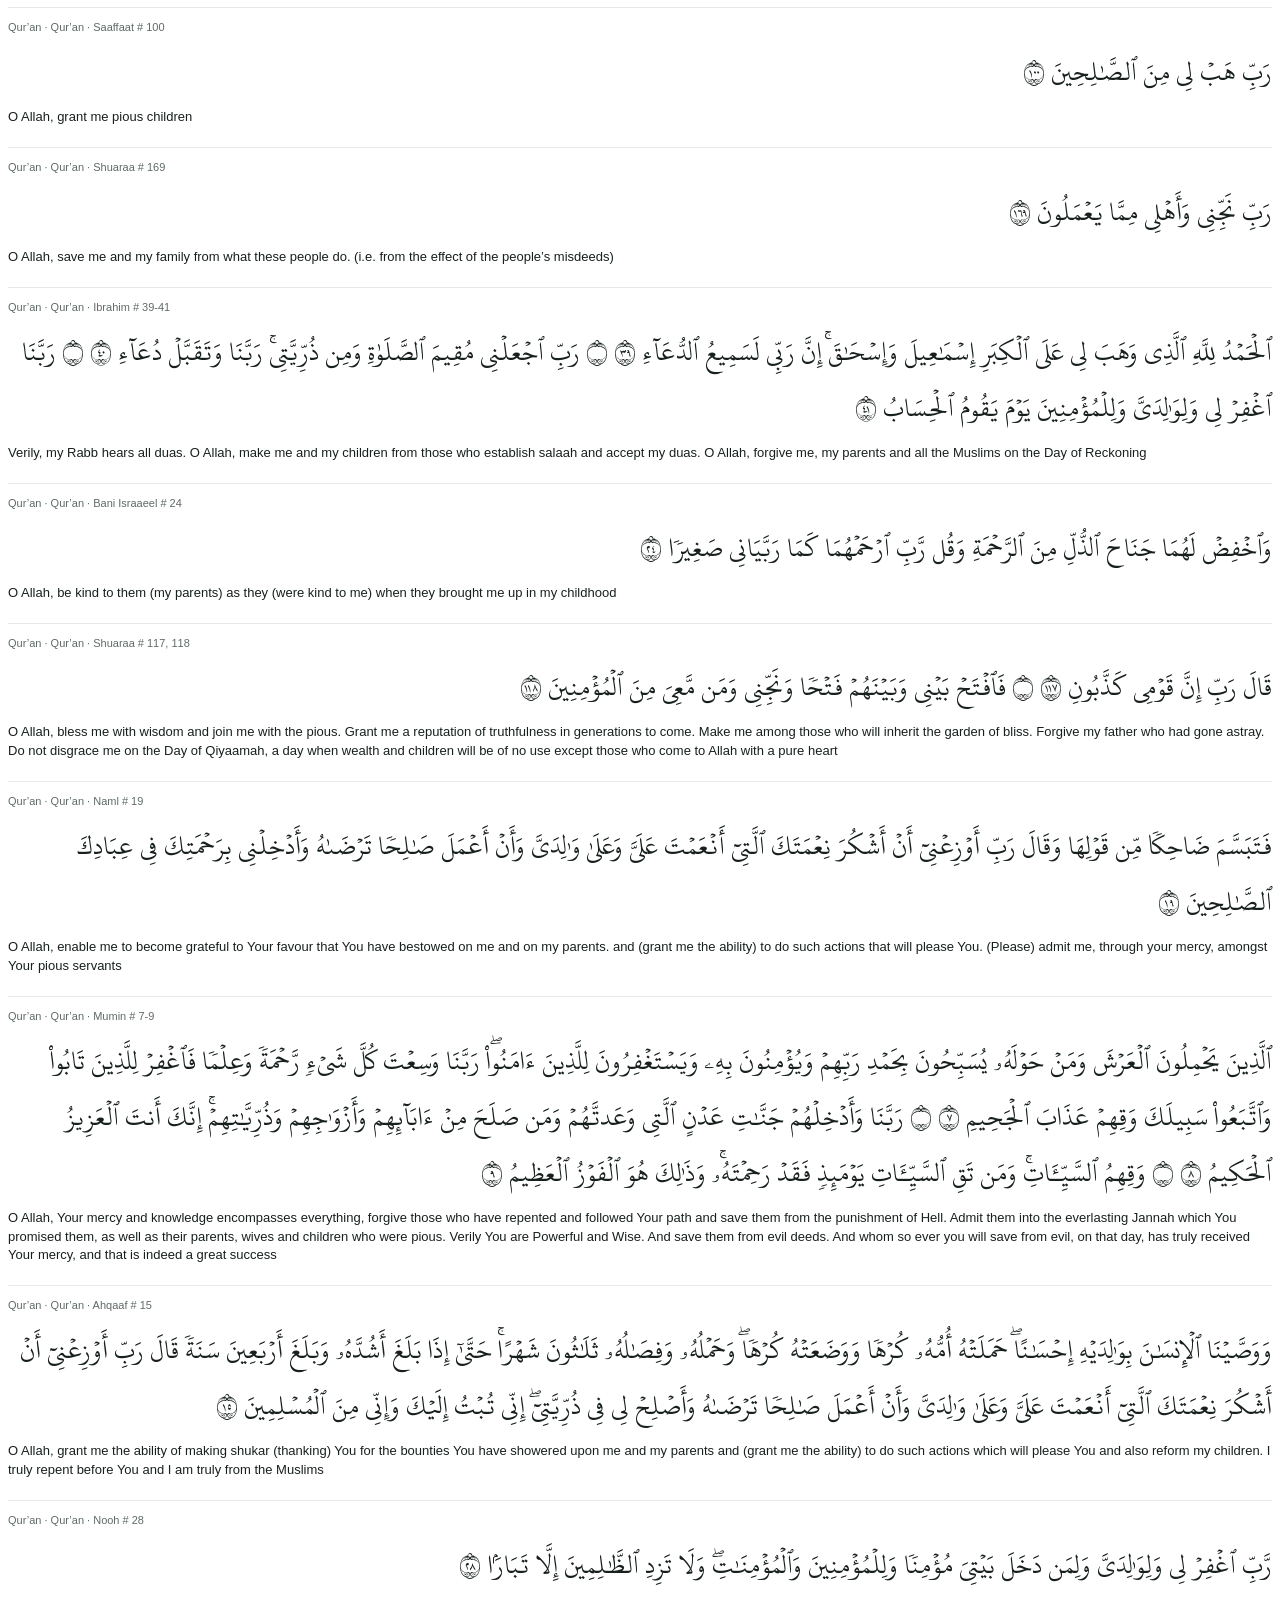
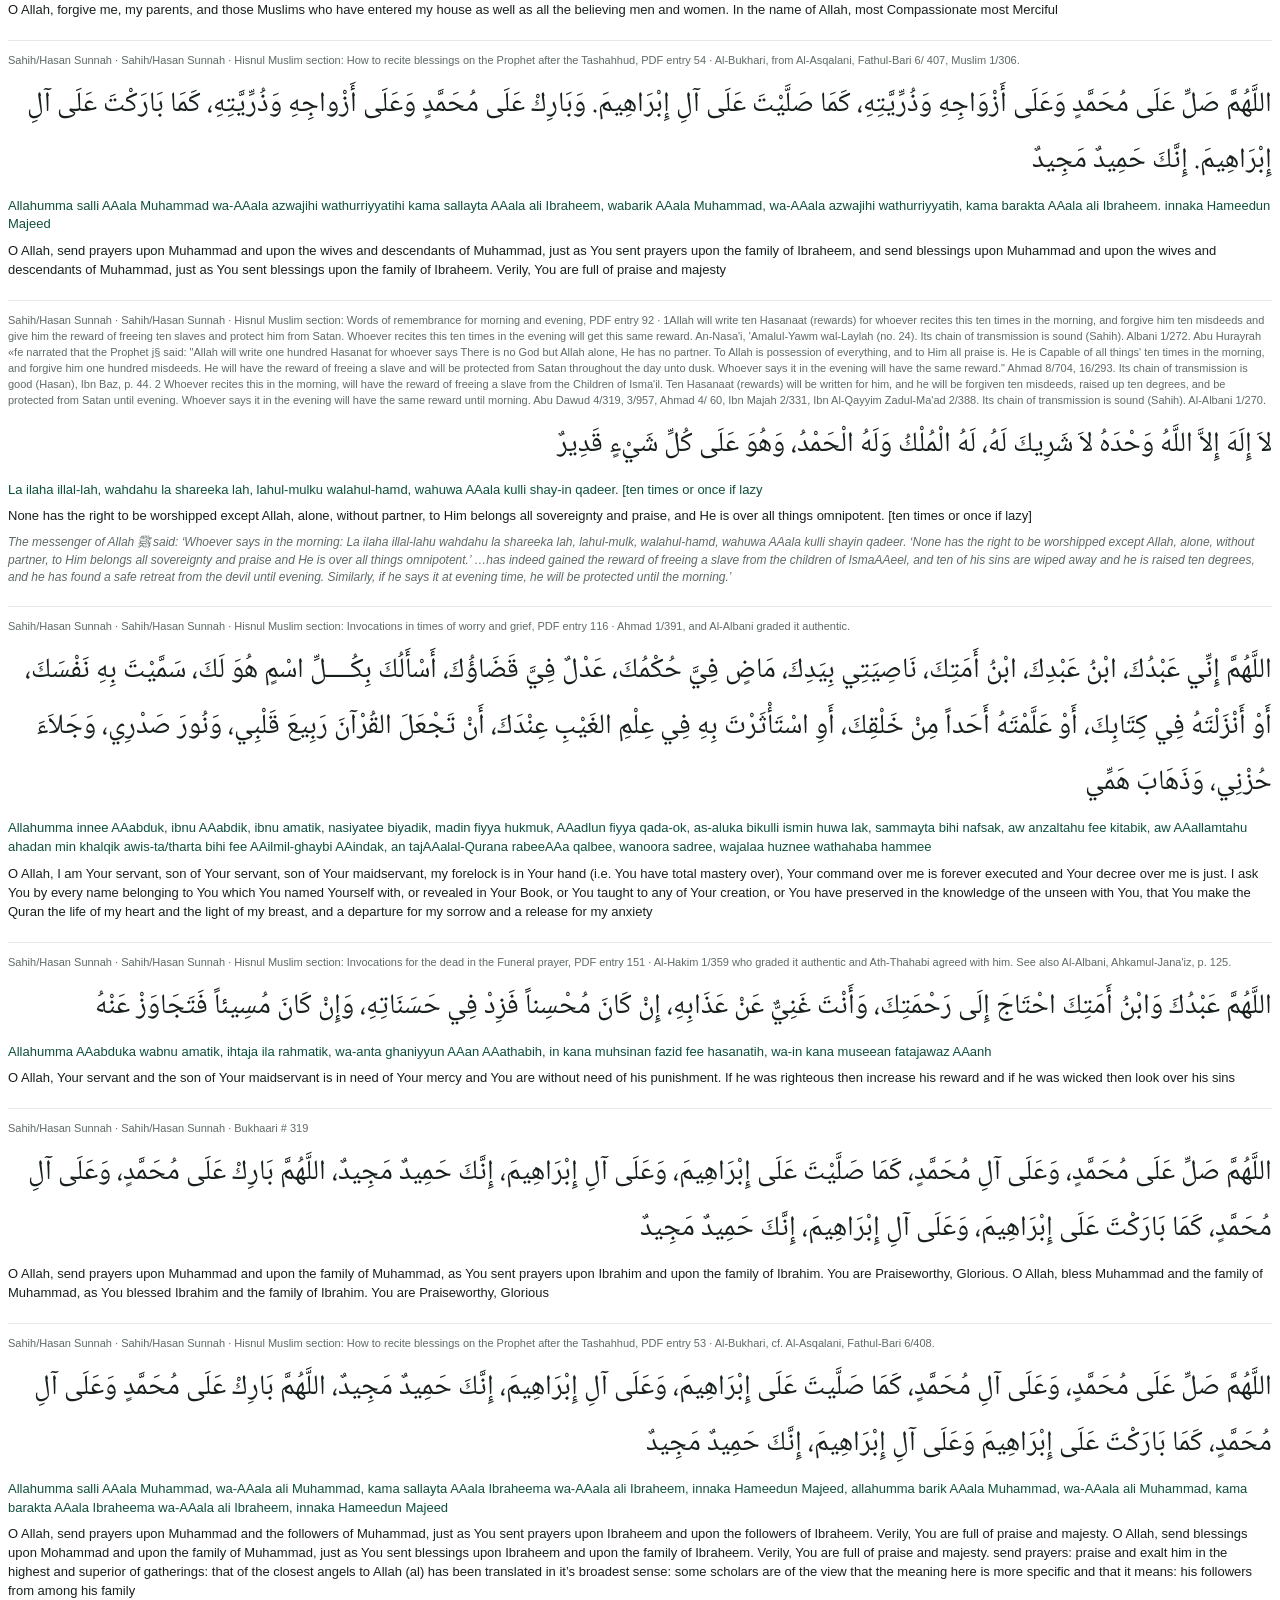
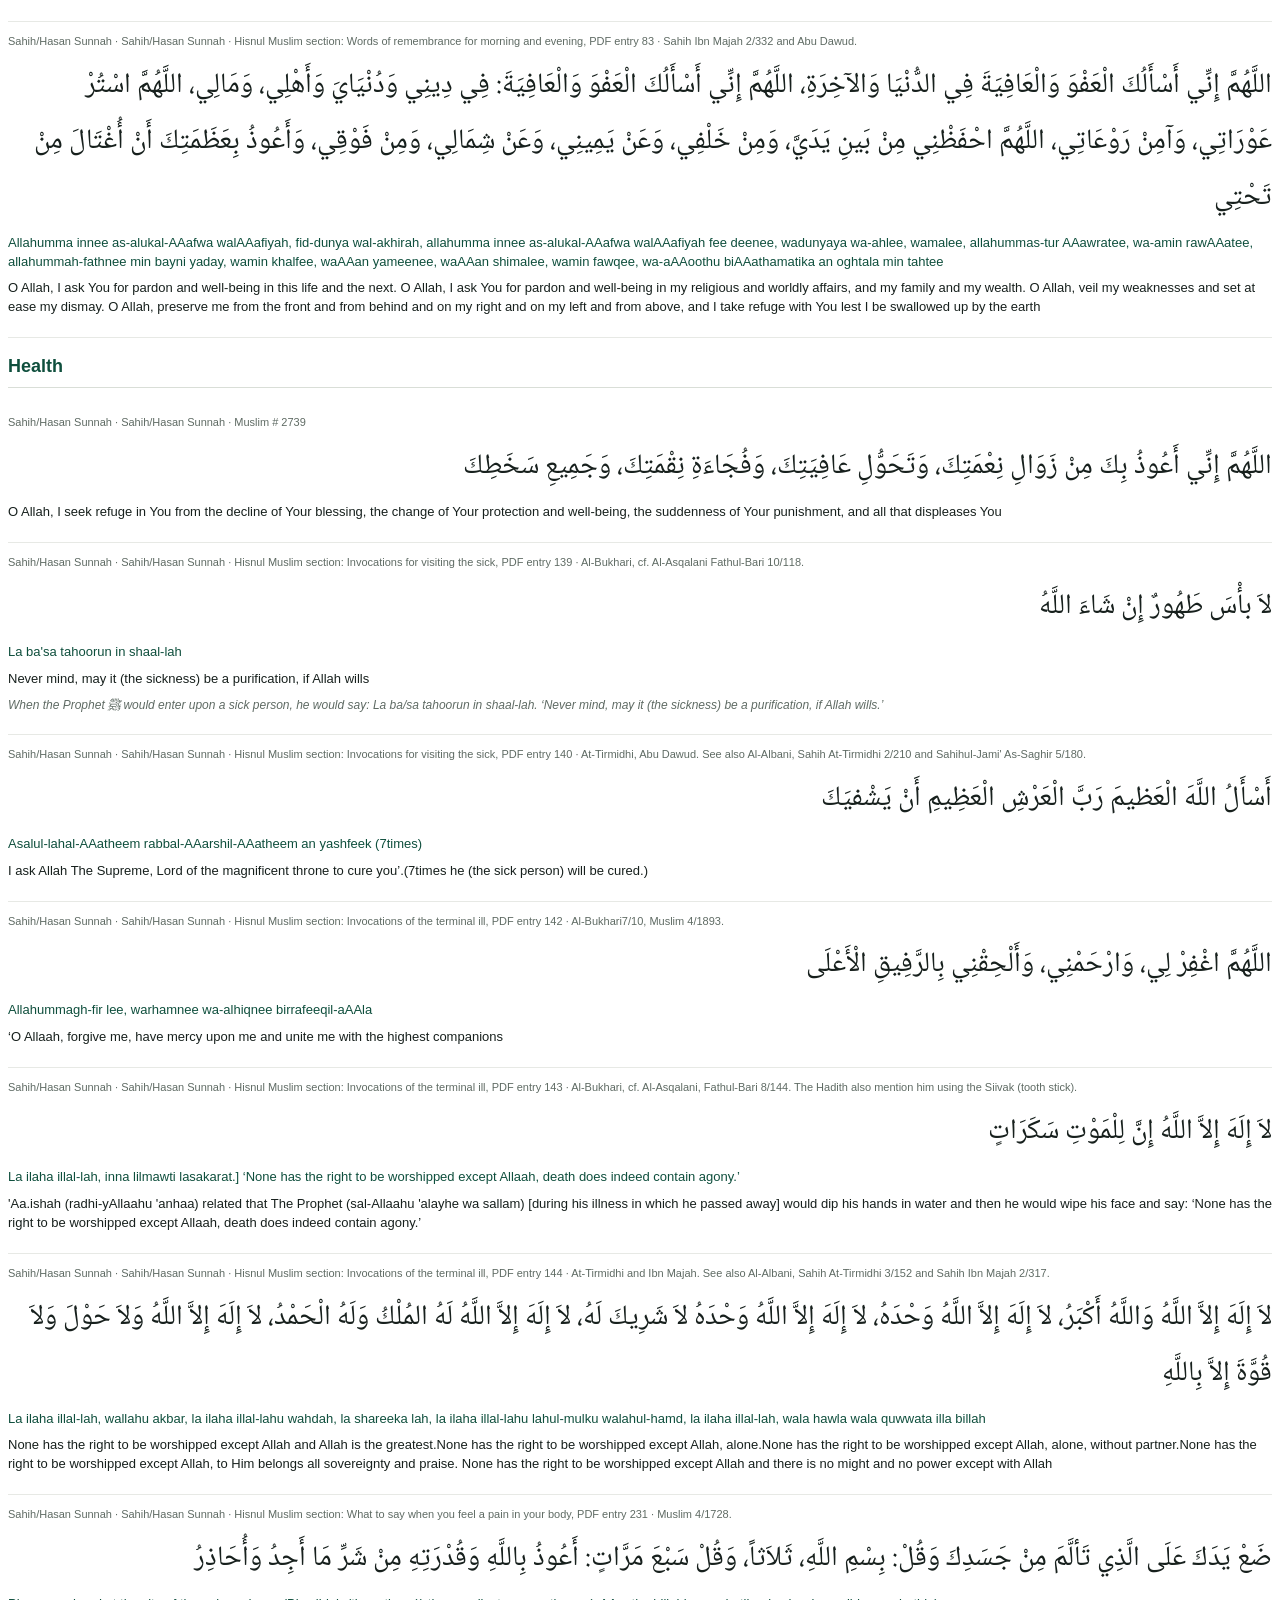
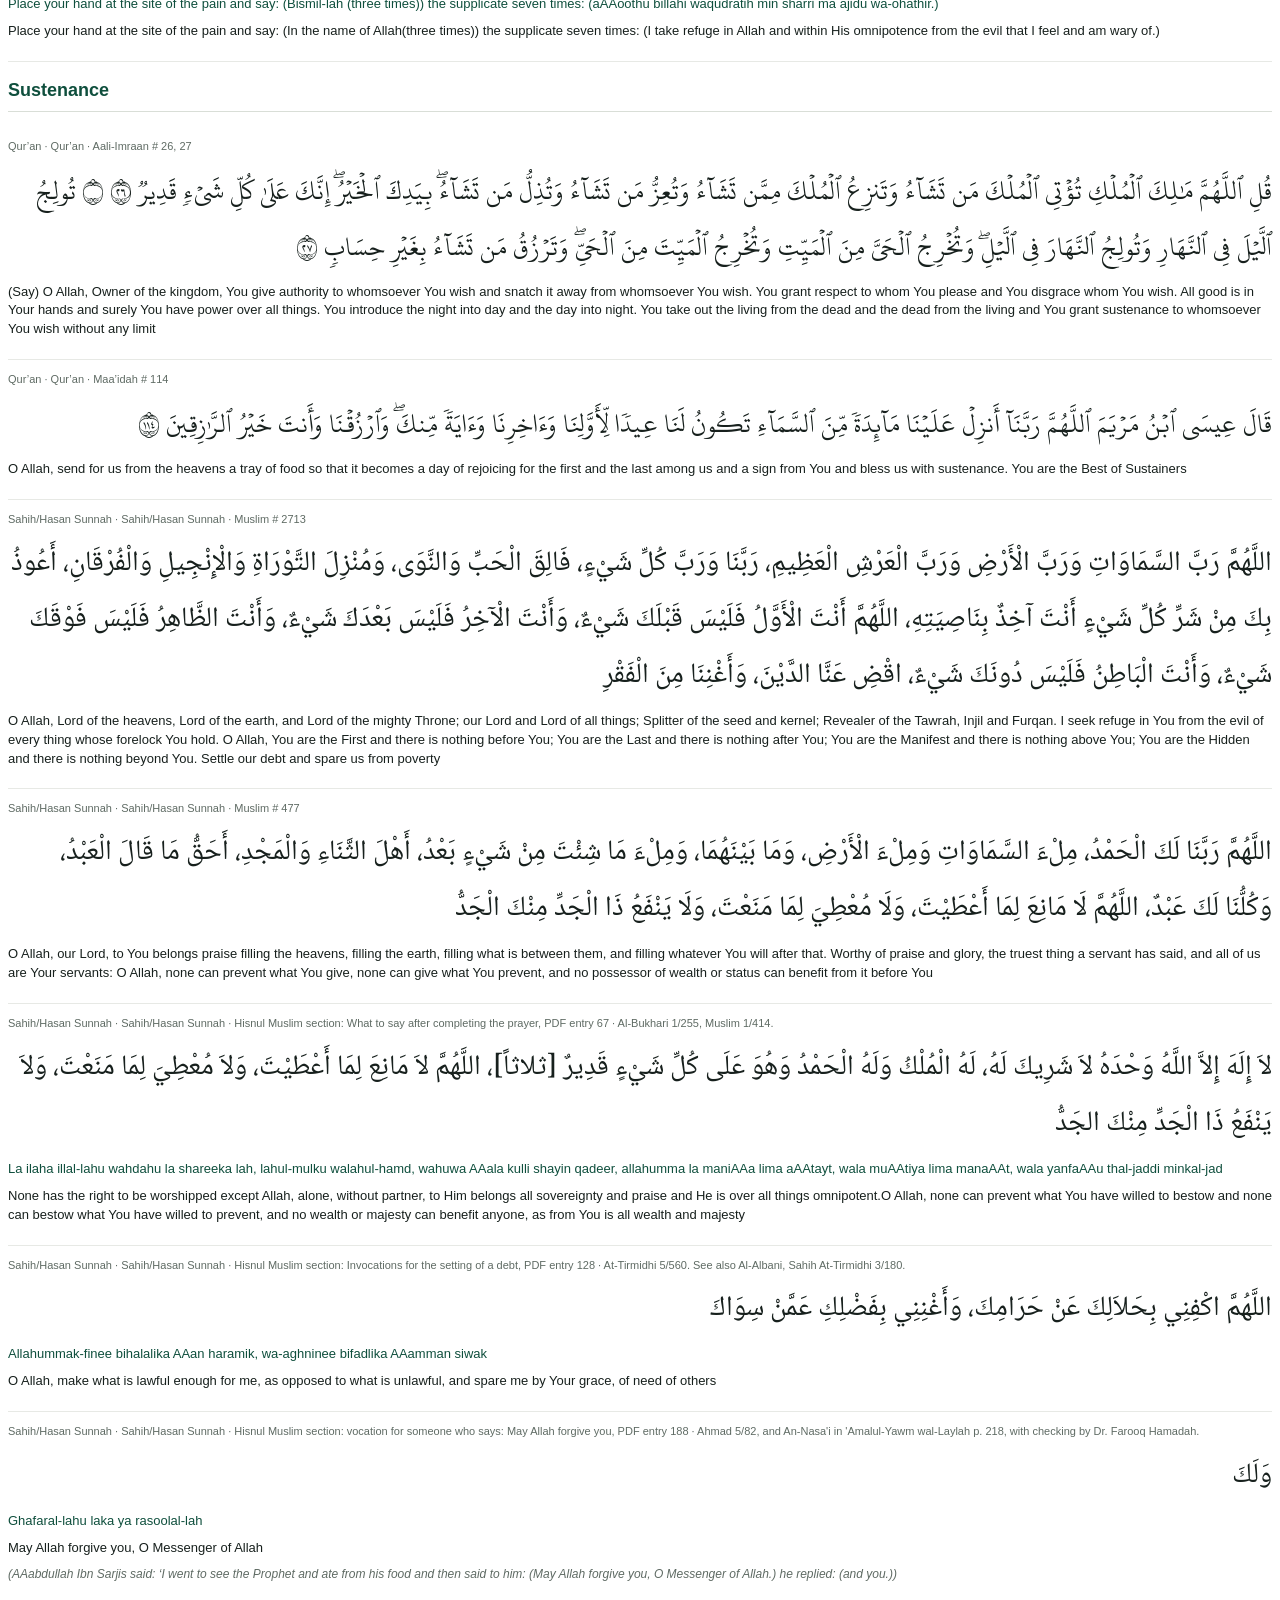
==== commit dda46c7d: "Add saved dua categories" ====
--- a/print.html
+++ b/print.html
@@ -25,7 +25,7 @@
 </head>
 <body>
   <h1>Hajj Dua Companion</h1>
-  <p>Qur’an and Sahih/Hasan Sunnah entries from the offline app data.</p>
+  <p>Qur’an, verified Sunnah, companion reports, and clearly labelled open-dua guidance from the offline app data.</p>
   <section><h2>Ihram/Talbiyah</h2>
 <article class='dua'><div class='meta'>Sahih/Hasan Sunnah · Sahih/Hasan Sunnah · Hisnul Muslim section: The pilgrim&#x27;s announcement of his arrival for Hajj or Umrah, PDF entry 234 · Al-Bukhari, cf. Al-Asqalani, Fathul-Bari 3/408, Muslim 2/841.</div><p class='arabic naskh' lang='ar' dir='rtl'>لَبَّيْكَ اللَّهُمَّ لَبَّيْكَ، لَبَّيْكَ لاَ شَرِيكَ لَكَ لَبَّيْكَ، إِنَّ الْحَمْدَ، وَالنِّعْمَةَ، لَكَ وَالْمُلْكَ، لاَ شَرِيكَ لَكَ</p><p class='translit'>Labbaykal-lahumma labbayk, labbayka la shareeka laka labbayk, innal-hamda wanniAAmata laka walmulk, la shareeka lak</p><p>Here I am O Allah, (in response to Your call), here I am. Here I am, You have no partner, here I am. Verily all praise, grace and sovereignty belong to You. You have no partner</p></article>
 </section>
@@ -36,6 +36,7 @@
 <section><h2>Tawaf</h2>
 <article class='dua'><div class='meta'>Qur’an · Qur’an · Hisnul Muslim section: Invocation to be recited between the Yemenite Corner and the Black Stone, PDF entry 220 · Abu Dawud 2/179, Ahmad 3/411, Al-Baghawi, Sharhus-Sunnah 7/128. Al-Albani graded it good in Sahih Abu Dawud 1/354. The Ayat is from Surat Al-Baqarah, 2:201.</div><p class='arabic uthmani' lang='ar' dir='rtl'>وَمِنۡهُم مَّن يَقُولُ رَبَّنَآ ءَاتِنَا فِي ٱلدُّنۡيَا حَسَنَةٗ وَفِي ٱلۡأٓخِرَةِ حَسَنَةٗ وَقِنَا عَذَابَ ٱلنَّارِ ٢٠١</p><p class='translit'>Rabbana atina fee alddunya hasanatan wafee al-akhirati hasanatan waqina AAathaba alnnar</p><p>O our Lord, grant us the best in this life and the best in the next life, and protect us from the punishment of the Fire</p><p class='context'>The Prophet ﷺ used to say between the Yemeni corner and the black stone: (O our Lord, grant us the best in this life and the best in the next life, and protect us from the punishment of the Fire.)</p></article>
 <article class='dua'><div class='meta'>Sahih/Hasan Sunnah · Sahih/Hasan Sunnah · Hisnul Muslim section: Saying Allahu Akbar when passing the Black Stone, PDF entry 225 · Al-Bukhari, cf. Al-Asqalani, Fathul-Bari 3/476. See also 472. The &#x27;something&#x27; that was referred to in this Hadith was a cane.</div><p class='arabic naskh' lang='ar' dir='rtl'>طَافَ النَّبيُّ صلى الله عليه وسلم بِالْبَيْتِ عَلَى بَعِيرٍ كُلَّمَا أَتَى الرُّكْنَ أَشَارَ إِلَيْهِ بِشَيْءٍ عِنْدَهُ وَكَبَّرَ</p><p class='translit'>Allahu akbar</p><p>Allah is the greatest</p><p class='context'>(The Prophet circled the KaAAbah on a camel, every time he reached the black stone he would point to it with his staff and say: (Allah is the greatest))</p></article>
+<article class='dua'><div class='meta'>Open dua guidance · Practical guidance · Practical guidance; fixed Tawaf adhkar are shown separately with their own sources.</div><div class='open-note'>Open dua moment</div><p>During Tawaf, make personal dua, recite Qur&#x27;an, and remember Allah. No fixed dua is prescribed for every circuit; keep the fixed moments separate, especially the Black Stone takbir and Qur&#x27;an 2:201 between the Yemenite Corner and the Black Stone.</p><p class='context'>This is a practical guidance card, not a fixed wording. Use it to prepare your own duas without feeling restricted to a printed list.</p></article>
 </section>
 <section><h2>Maqam/Zamzam</h2>
 <article class='dua'><div class='meta'>Qur’an · Qur’an · Qur&#x27;an 2:125; Sahih Muslim 1218a · Sahih Muslim 1218a</div><p class='arabic uthmani' lang='ar' dir='rtl'>وَإِذۡ جَعَلۡنَا ٱلۡبَيۡتَ مَثَابَةٗ لِّلنَّاسِ وَأَمۡنٗا وَٱتَّخِذُواْ مِن مَّقَامِ إِبۡرَٰهِـۧمَ مُصَلّٗىۖ وَعَهِدۡنَآ إِلَىٰٓ إِبۡرَٰهِـۧمَ وَإِسۡمَٰعِيلَ أَن طَهِّرَا بَيۡتِيَ لِلطَّآئِفِينَ وَٱلۡعَٰكِفِينَ وَٱلرُّكَّعِ ٱلسُّجُودِ ١٢٥</p><p>And [mention] when We made the House [i.e., the Kaʿbah] a place of return for the people and [a place of] security. And take, [O believers], from the standing place of Abraham a place of prayer. And We charged Abraham and Ishmael, [saying], &quot;Purify My House for those who perform ṭawāf and those who are staying [there] for worship and those who bow and prostrate [in prayer].&quot;</p><p class='context'>In Jabir&#x27;s description of the Prophet&#x27;s Hajj, after Tawaf he went to Maqam Ibrahim and recited this verse before praying two rak&#x27;ahs.</p></article>
@@ -46,6 +47,7 @@
 <article class='dua'><div class='meta'>Qur’an · Qur’an · Qur&#x27;an 2:158; Sahih Muslim 1218a; Hisn al-Muslim 236 · Sahih Muslim 1218a; Hisn al-Muslim 236</div><p class='arabic uthmani' lang='ar' dir='rtl'>۞ إِنَّ ٱلصَّفَا وَٱلۡمَرۡوَةَ مِن شَعَآئِرِ ٱللَّهِۖ فَمَنۡ حَجَّ ٱلۡبَيۡتَ أَوِ ٱعۡتَمَرَ فَلَا جُنَاحَ عَلَيۡهِ أَن يَطَّوَّفَ بِهِمَاۚ وَمَن تَطَوَّعَ خَيۡرٗا فَإِنَّ ٱللَّهَ شَاكِرٌ عَلِيمٌ ١٥٨</p><p>Indeed, aṣ-Ṣafā and al-Marwah are among the symbols of Allāh. So whoever makes ḥajj [pilgrimage] to the House or performs ʿumrah - there is no blame upon him for walking between them. And whoever volunteers good - then indeed, Allāh is Appreciative and Knowing.</p><p class='context'>When the Prophet ﷺ approached Safa, he recited this verse and began with Safa.</p></article>
 <article class='dua'><div class='meta'>Sahih/Hasan Sunnah · Sahih/Hasan Sunnah · Sahih Muslim 1218a; Hisn al-Muslim 236 · Sahih Muslim 1218a; Muslim 2/888 in Hisn al-Muslim 236</div><p class='arabic naskh' lang='ar' dir='rtl'>أَبْدَأُ بِمَا بَدَأَ اللَّهُ بِهِ</p><p class='translit'>Abda&#x27;u bima bada&#x27;a Allahu bih</p><p>I begin with what Allah began with.</p><p class='context'>Jabir رضي الله عنه narrated that the Prophet ﷺ said this when beginning Sa&#x27;i at Safa.</p></article>
 <article class='dua'><div class='meta'>Sahih/Hasan Sunnah · Sahih/Hasan Sunnah · Hisnul Muslim section: Invocation to be recited while standing at Safa and Marwah, PDF entry 221 · Muslim 2/888.</div><p class='arabic naskh' lang='ar' dir='rtl'>لاَ إِلَهَ إِلاَّ اللَّهُ وَحْدَهُ لاَ شَرِيكَ لَهُ، لَهُ الْمُلْكُ وَلَهُ الْحَمْدُ وَهُوَ عَلَى كُلِّ شَيْءٍ قَدِيرٌ، لاَ إِلَهَ إِلاَّ اللَّهُ وَحْدَهُ، أَنْجَزَ وَعْدَهُ، وَنَصَرَ عَبْدَهُ، وَهَزَمَ الْأَحْزَابَ وَحْدَهُ</p><p class='translit'>La ilaha illal-lahu wahdahu la shareeka lah, lahul-mulku walahul-hamd, wahuwa AAala kulli shayin qadeer, la ilaha illal-lahu wahdah, anjaza waAAdah, wanasara AAabdah, wahazamal -ahzaba wahdah</p><p>None has the right to be worshipped except Allah, alone, without partner.To Him belongs all sovereignty and praise and He is over all things amnipotent. None has the right to be worshipped except Allah alone. He fulfilled His promise, aided His Servant and single-handedly defeated the allies</p><p class='context'>(Jabir said when describing the Prophet’s pilgrimage: ‘…and when he approached mount Safa he recited: (Indeed Safa and Marwah are from the places of worship of Allah…) (I begin with what Allah began with.) so he started with Safa and climed it until he could see the KaAAbah, he then faced it and said: (Allah is the greatest, Allah is the greatest, Allah is the greatest.) and then he would say the following three times making a supplication (one should make a personal supplication) after each time: (None has the right to be worshipped except Allah, alone, without partner.To Him belongs all sovereignty and praise and He is over all things amnipotent. None has the right to be worshipped except Allah alone. He fulfilled His promise, aided His Servant and single-handedly defeated the allies.)) (he would repeat this action at Marwah.)</p></article>
+<article class='dua'><div class='meta'>Open dua guidance · Practical guidance · Practical guidance; Safa/Marwah fixed dhikr is sourced separately to Sahih Muslim 1218a and Hisn al-Muslim 236.</div><div class='open-note'>Open dua moment</div><p>Between Safa and Marwah, continue with dhikr, Qur&#x27;an, and personal dua. The fixed Sunnah focus is the Safa/Marwah dhikr and dua while standing at Safa and Marwah; do not treat each walking length as having a required formula.</p><p class='context'>This is a practical guidance card, not a fixed wording. The established Safa/Marwah dhikr is shown separately from Hisn al-Muslim and Sahih Muslim.</p></article>
 </section>
 <section><h2>Arafah</h2>
 <article class='dua'><div class='meta'>Sahih/Hasan Sunnah · Sahih/Hasan Sunnah · Hisnul Muslim section: Invocation to be recited on the Day of Arafat, PDF entry 222 · At-Tirmidhi. Al-Albani graded it good in Sahih At-Tirmidhi 3/184, and also Silsilatul-&#x27;Ahadith As-Sahihah 4/6.</div><p class='arabic naskh' lang='ar' dir='rtl'>لاَ إِلَهَ إِلاَّ اللَّهُ وَحْدَهُ لاَ شَرِيكَ لَهُ، لَهُ الْمُلْكُ وَلَهُ الْحَمْدُ وَهُوَ عَلَى كُلِّ شَيْءٍ قَدِيرٌ</p><p class='translit'>La ilaha illal-lahu wahdahu la shareeka lah, lahul-mulku walahul-hamd, wahuwa AAala kulli shayin qadeer</p><p>None has the right to be worshipped except Allah, alone, without partner. To Him belongs all praise and sovereignty and He is over all things omnipotent</p><p class='context'>(The best of supplications is the supplication on the day of AAarafah and the best which I and the Prophets before me have said (is): (None has the right to be worshipped except Allah, alone, without partner. To Him belongs all praise and sovereignty and He is over all things omnipotent.))</p></article>
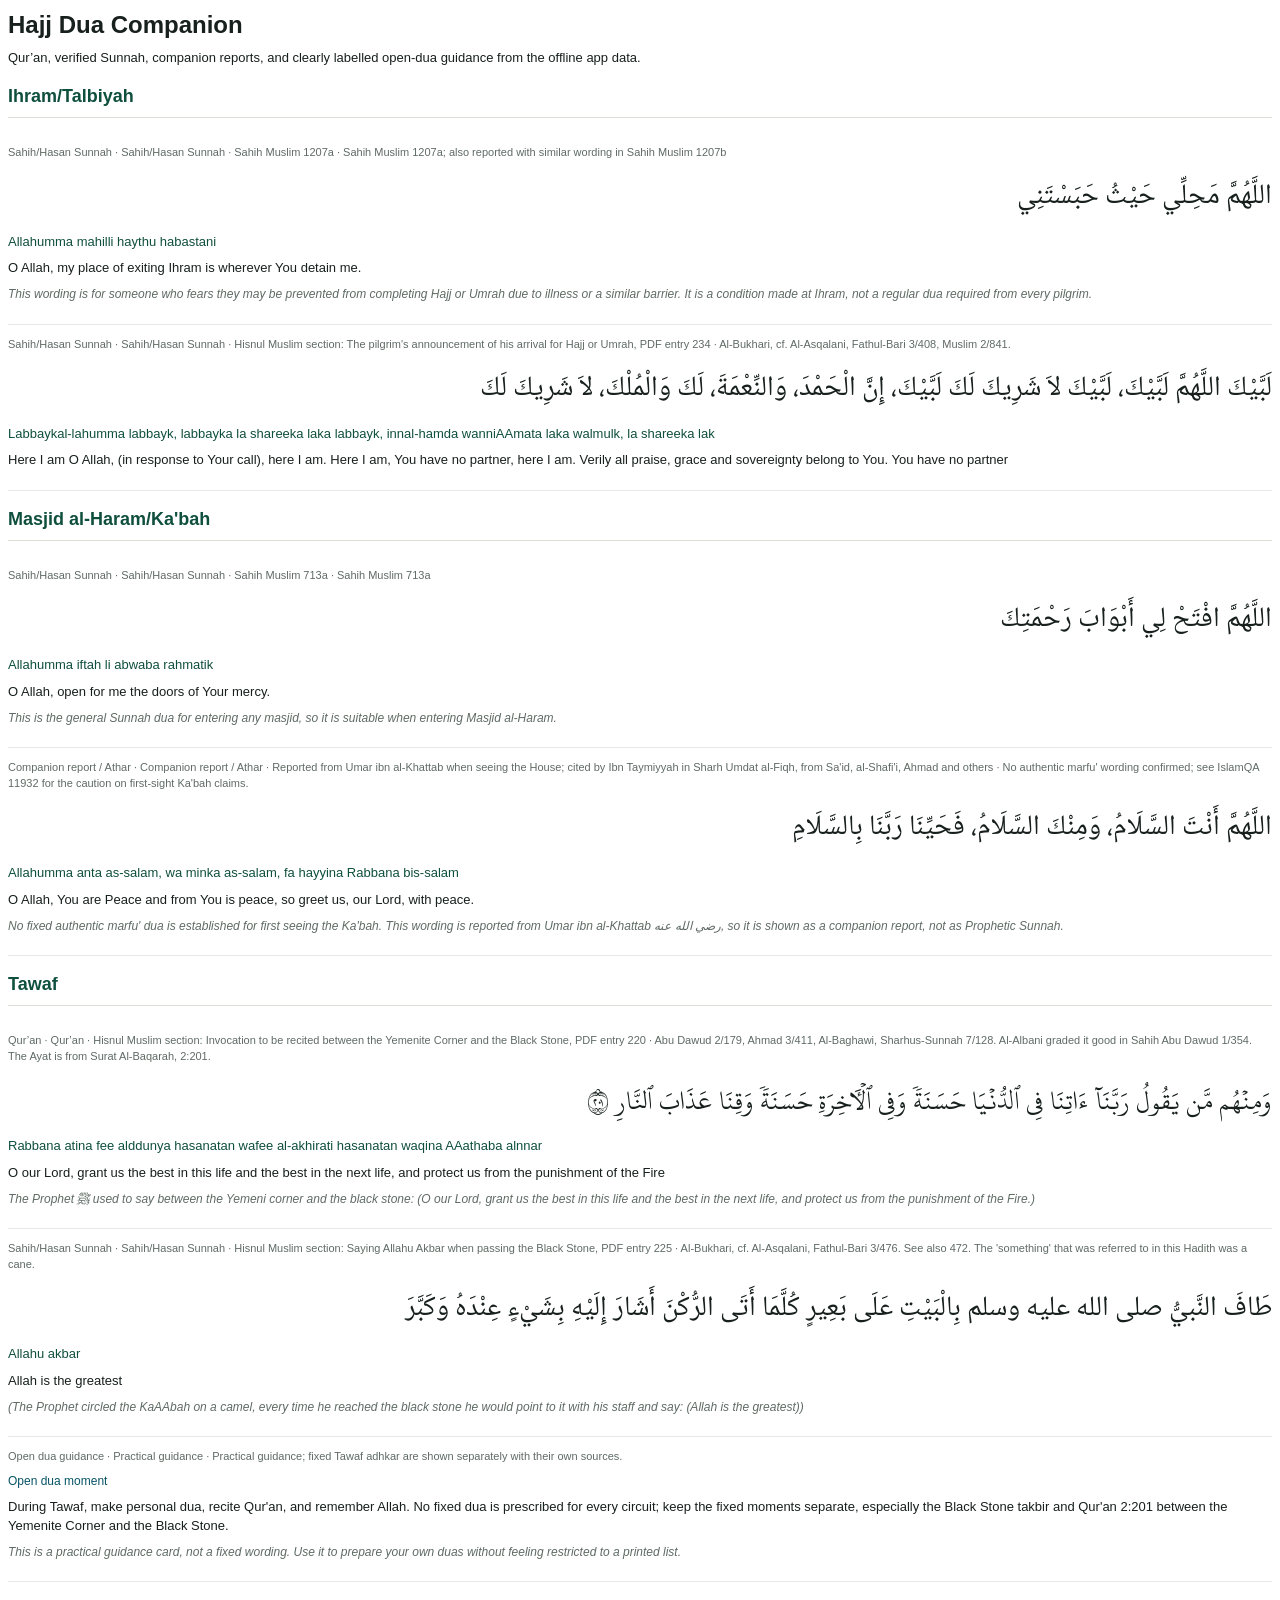
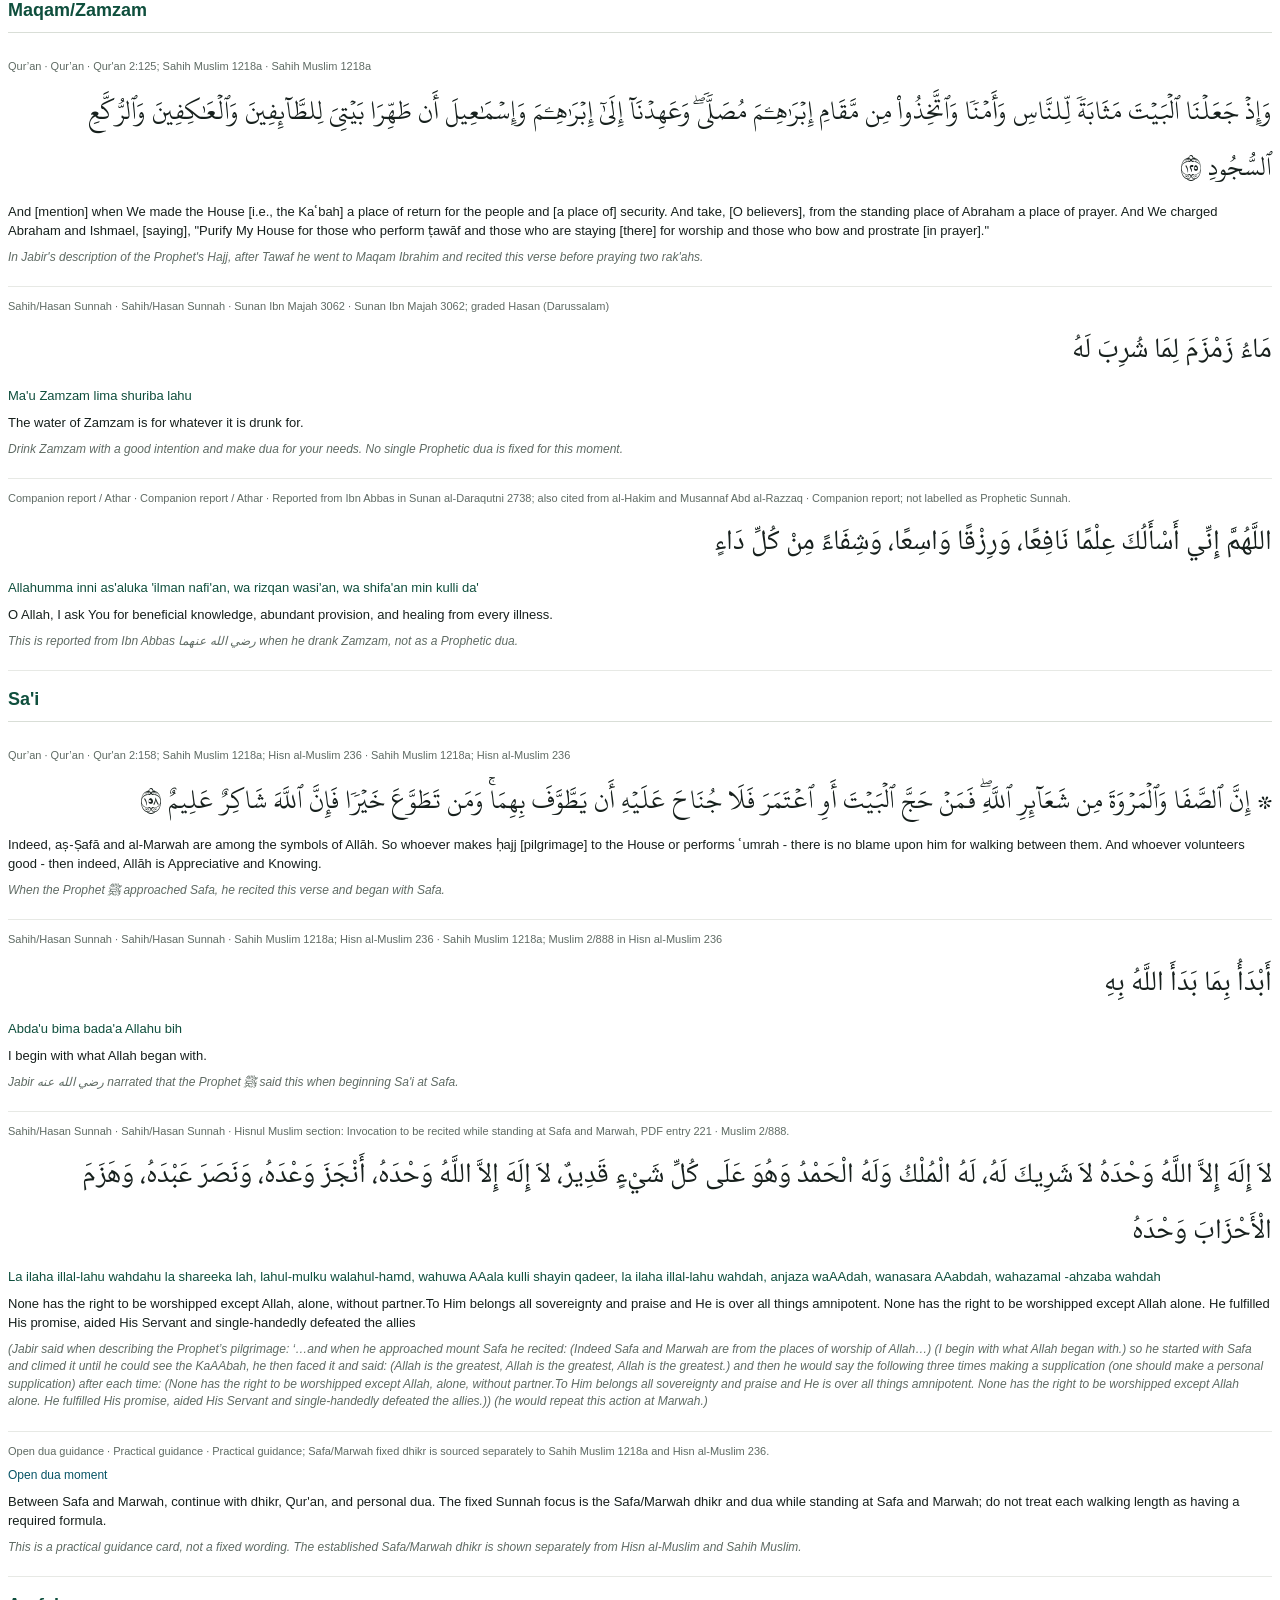
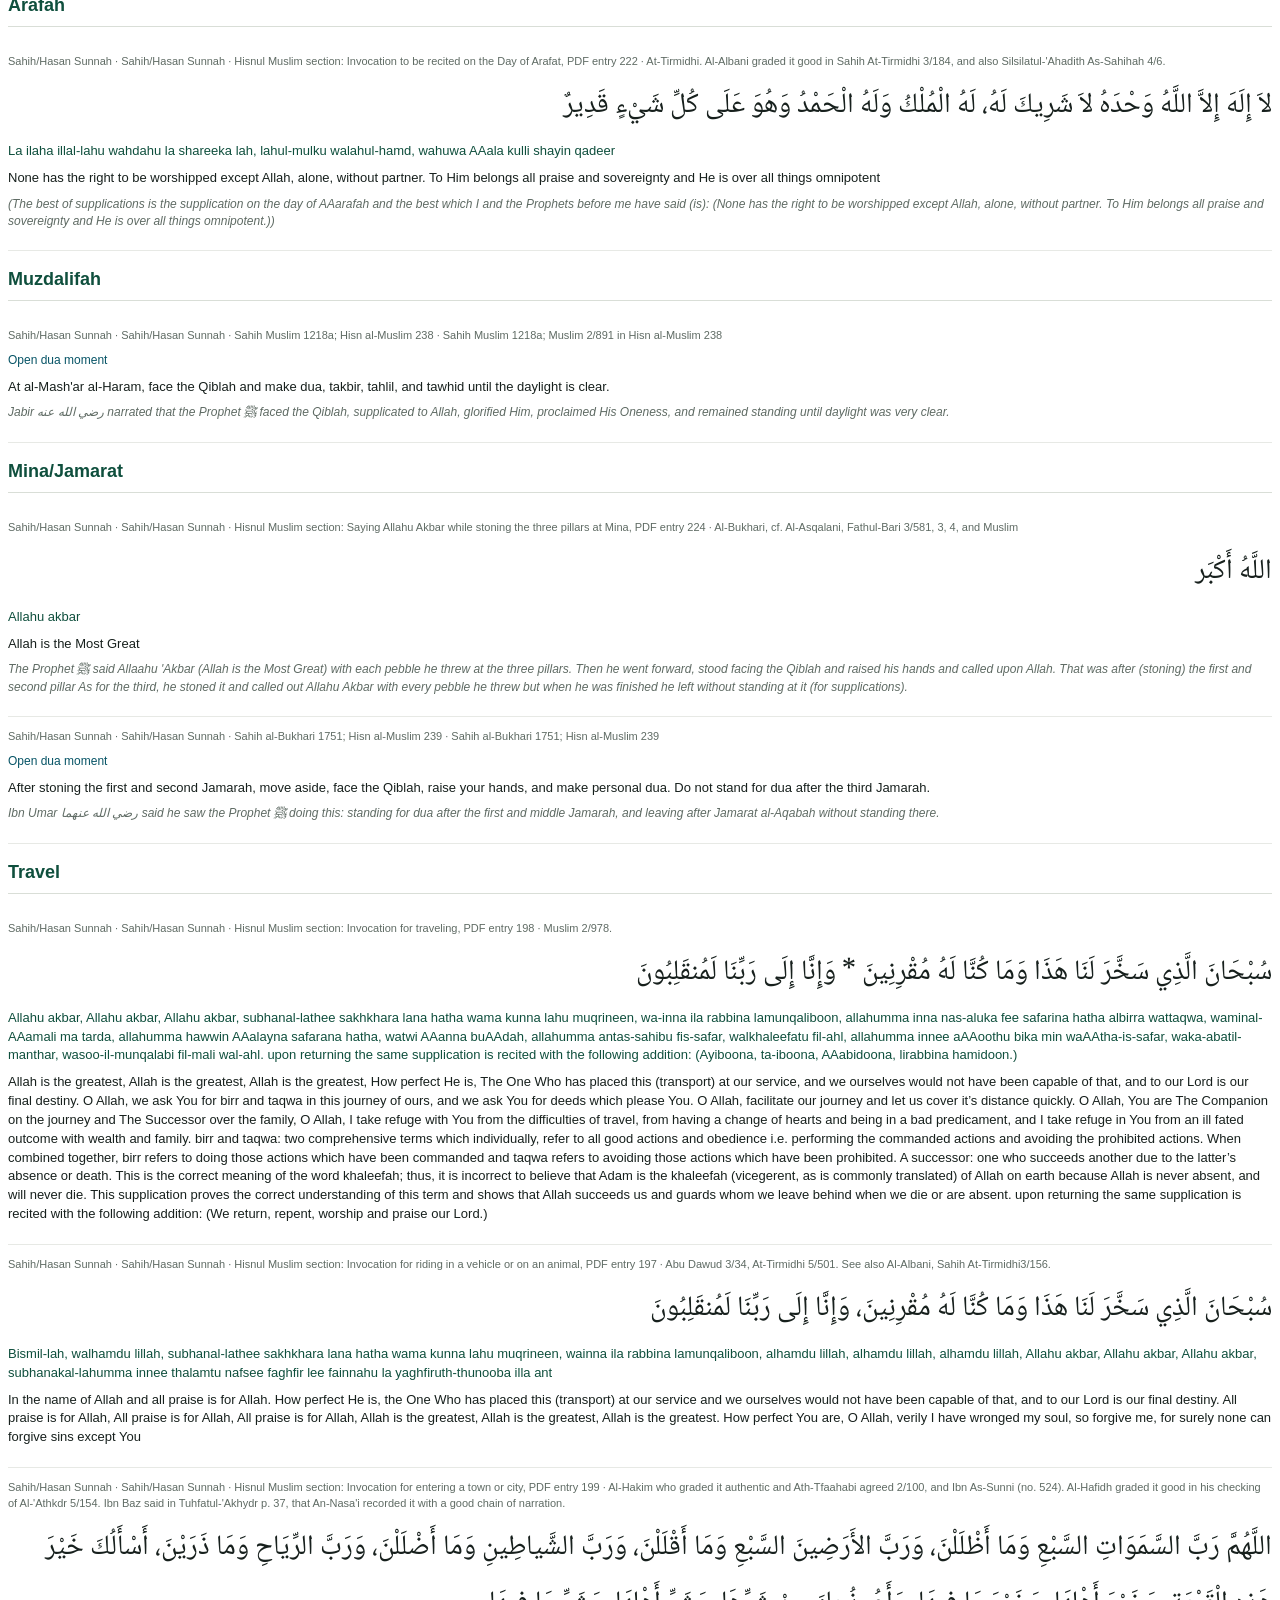
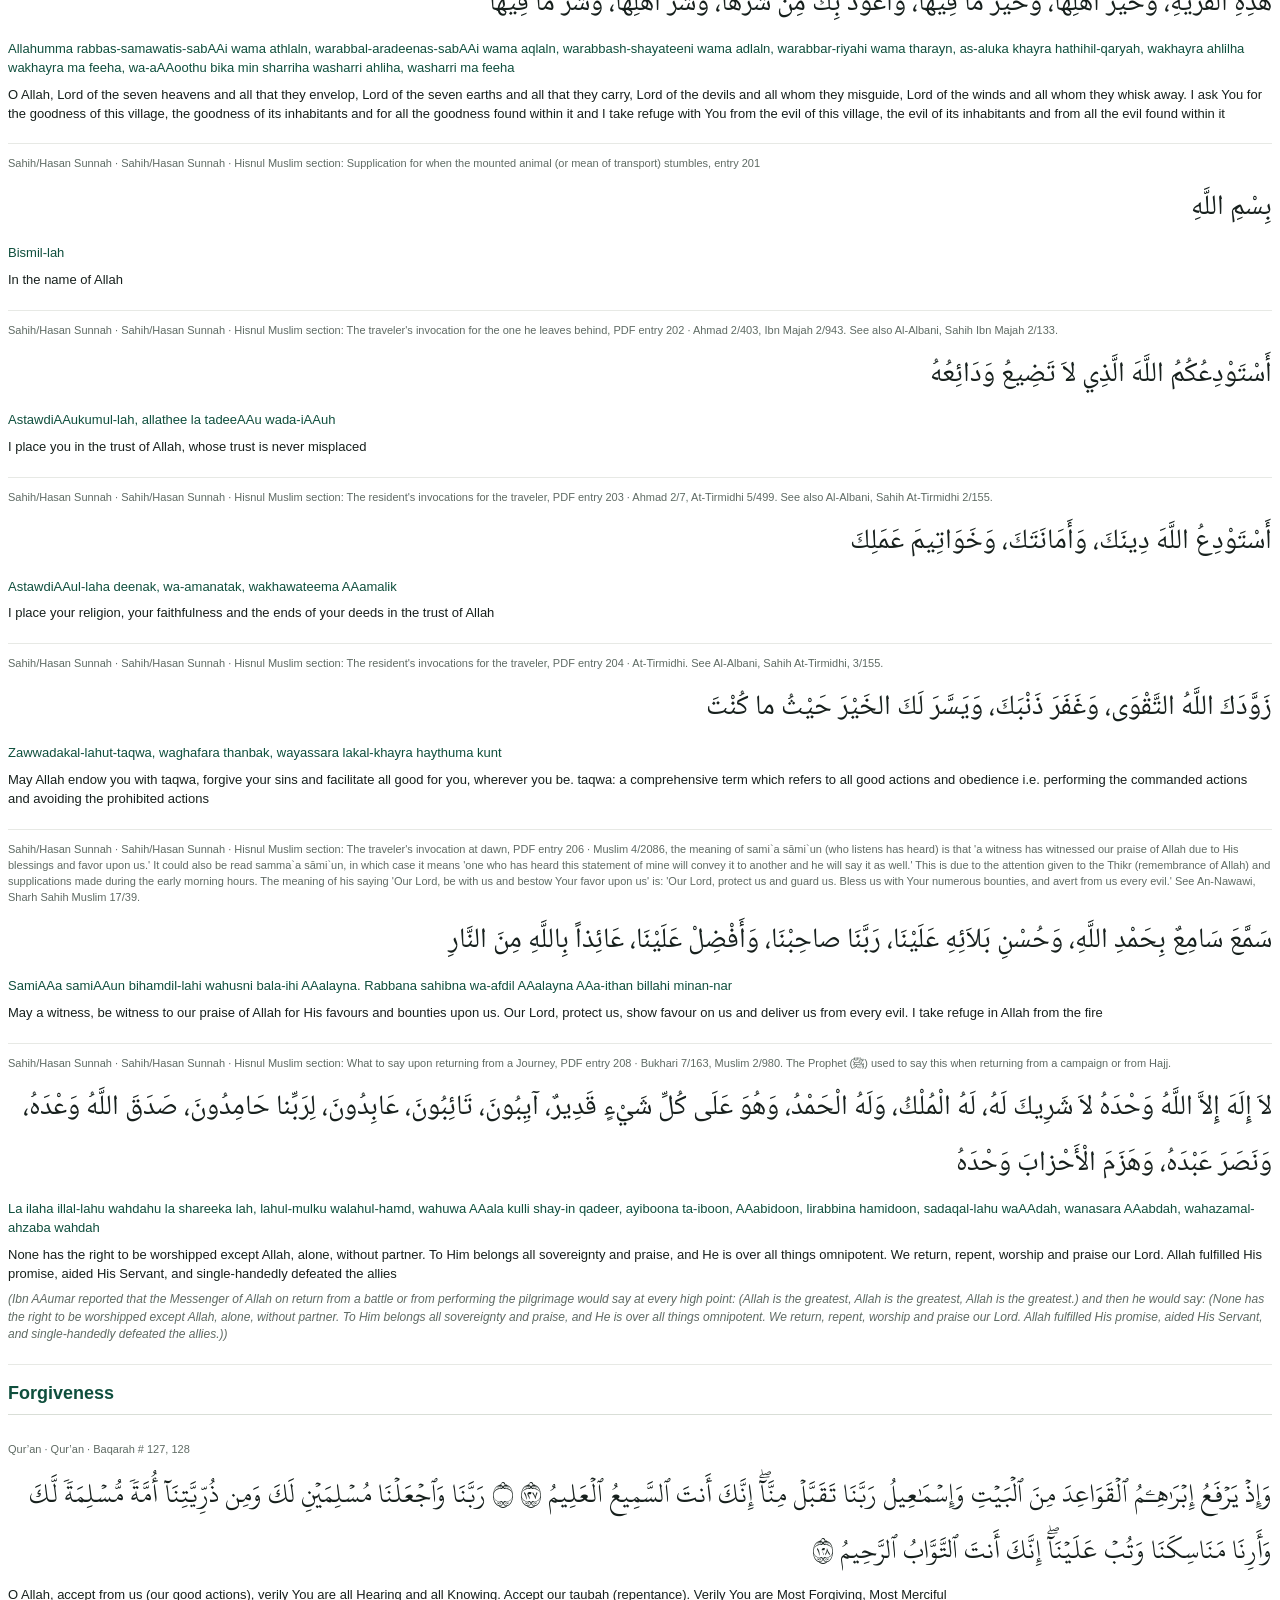
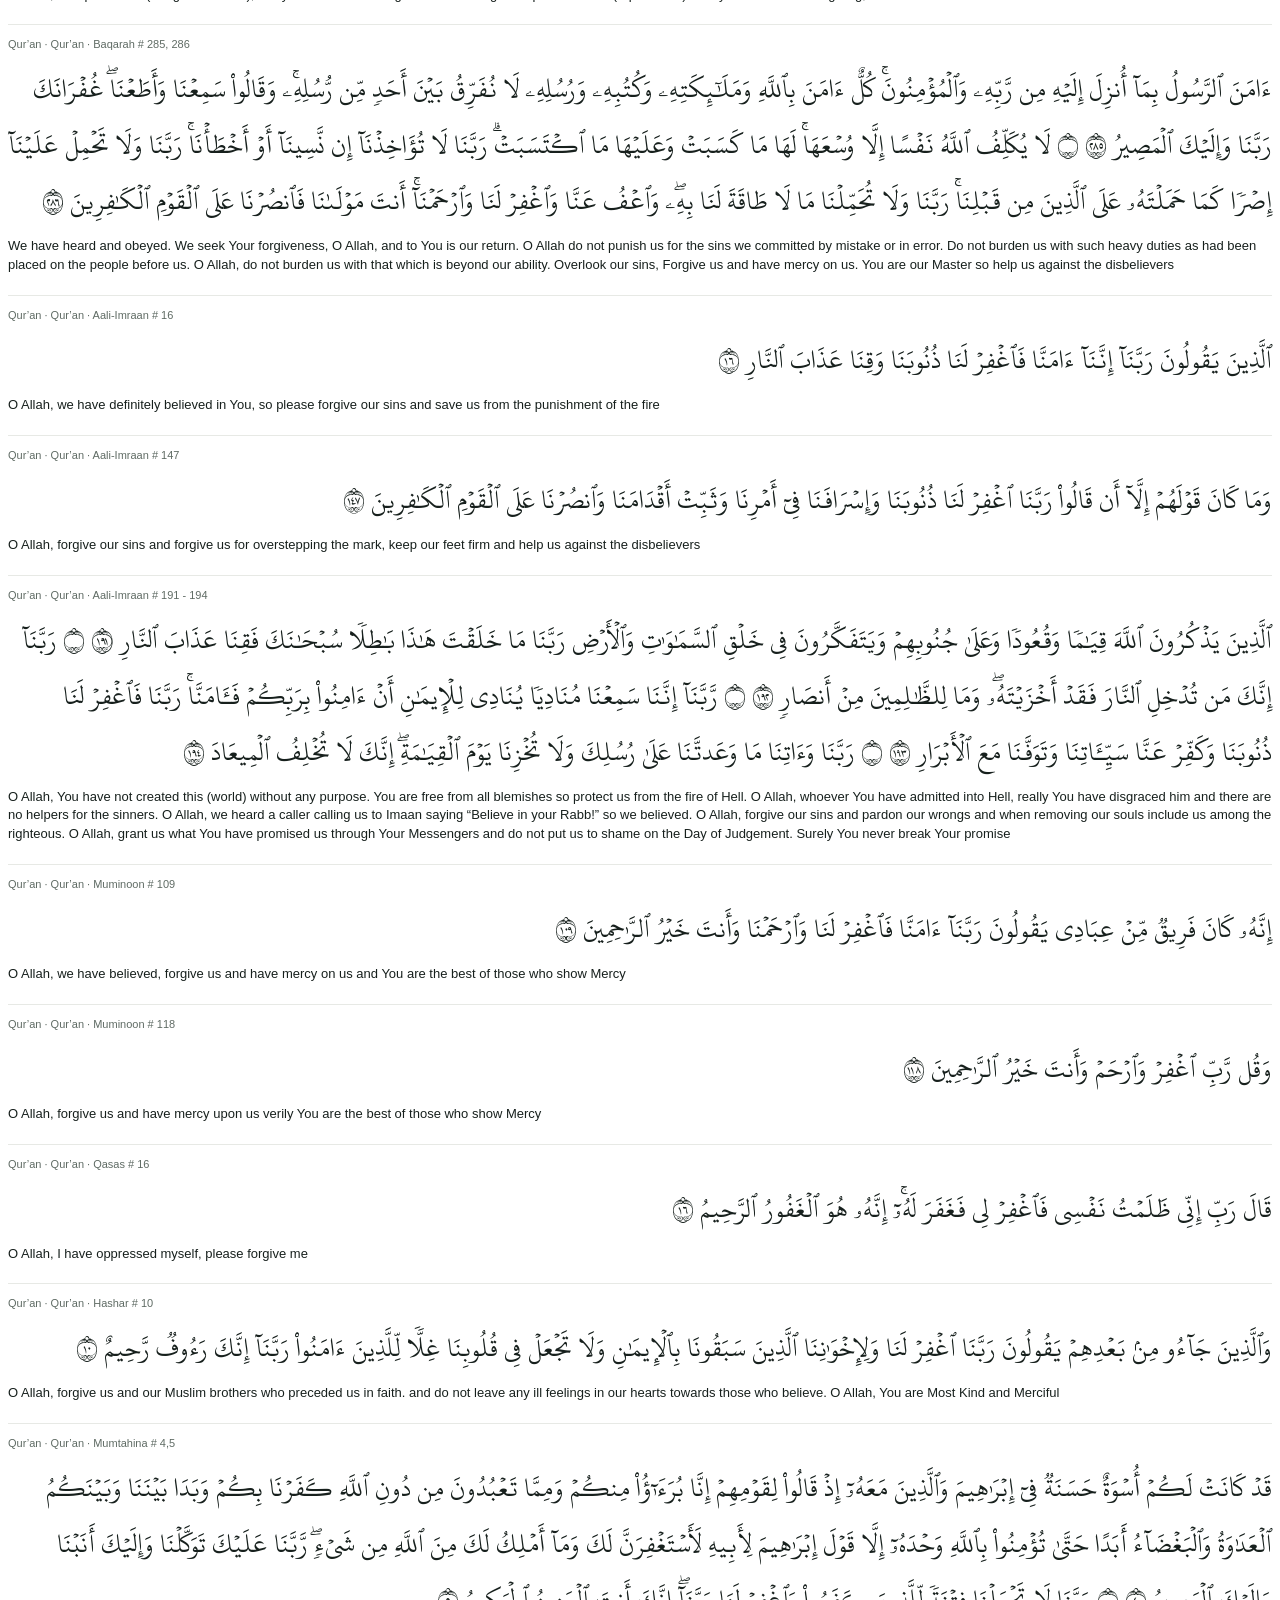
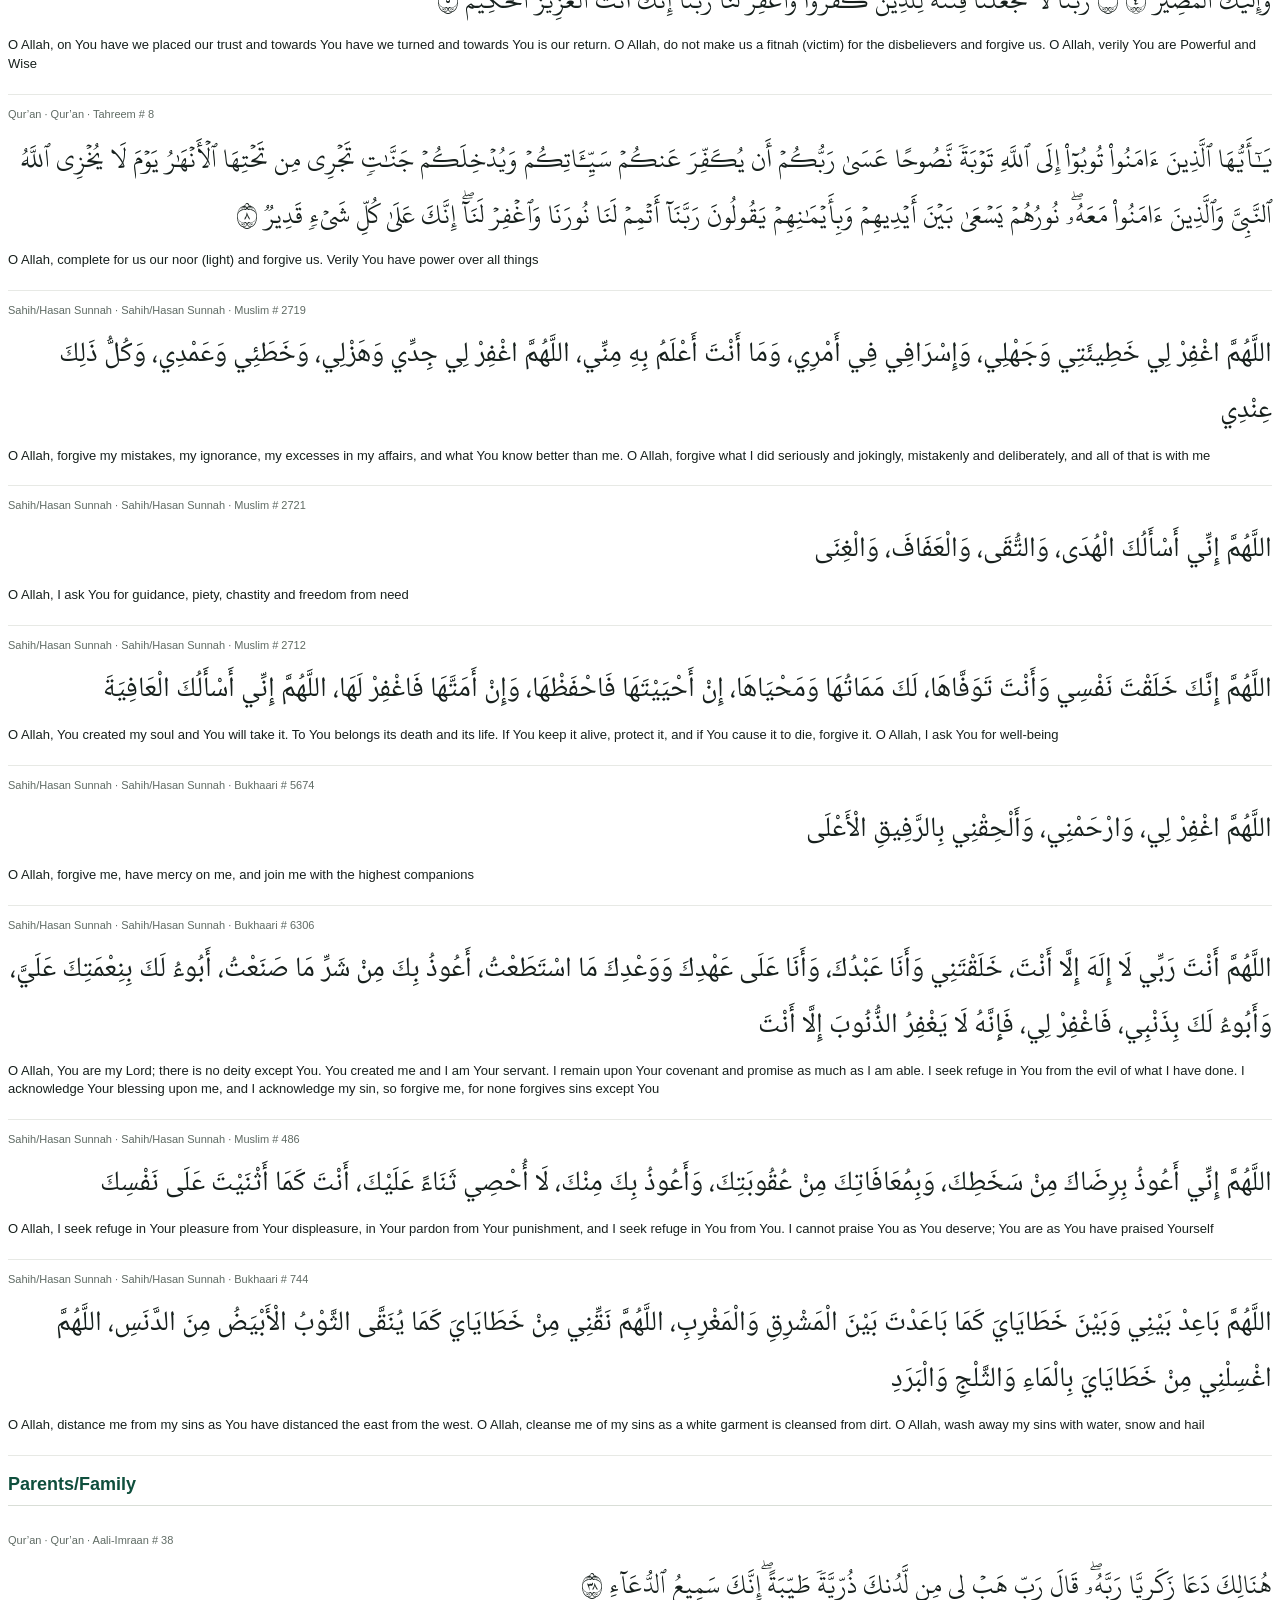
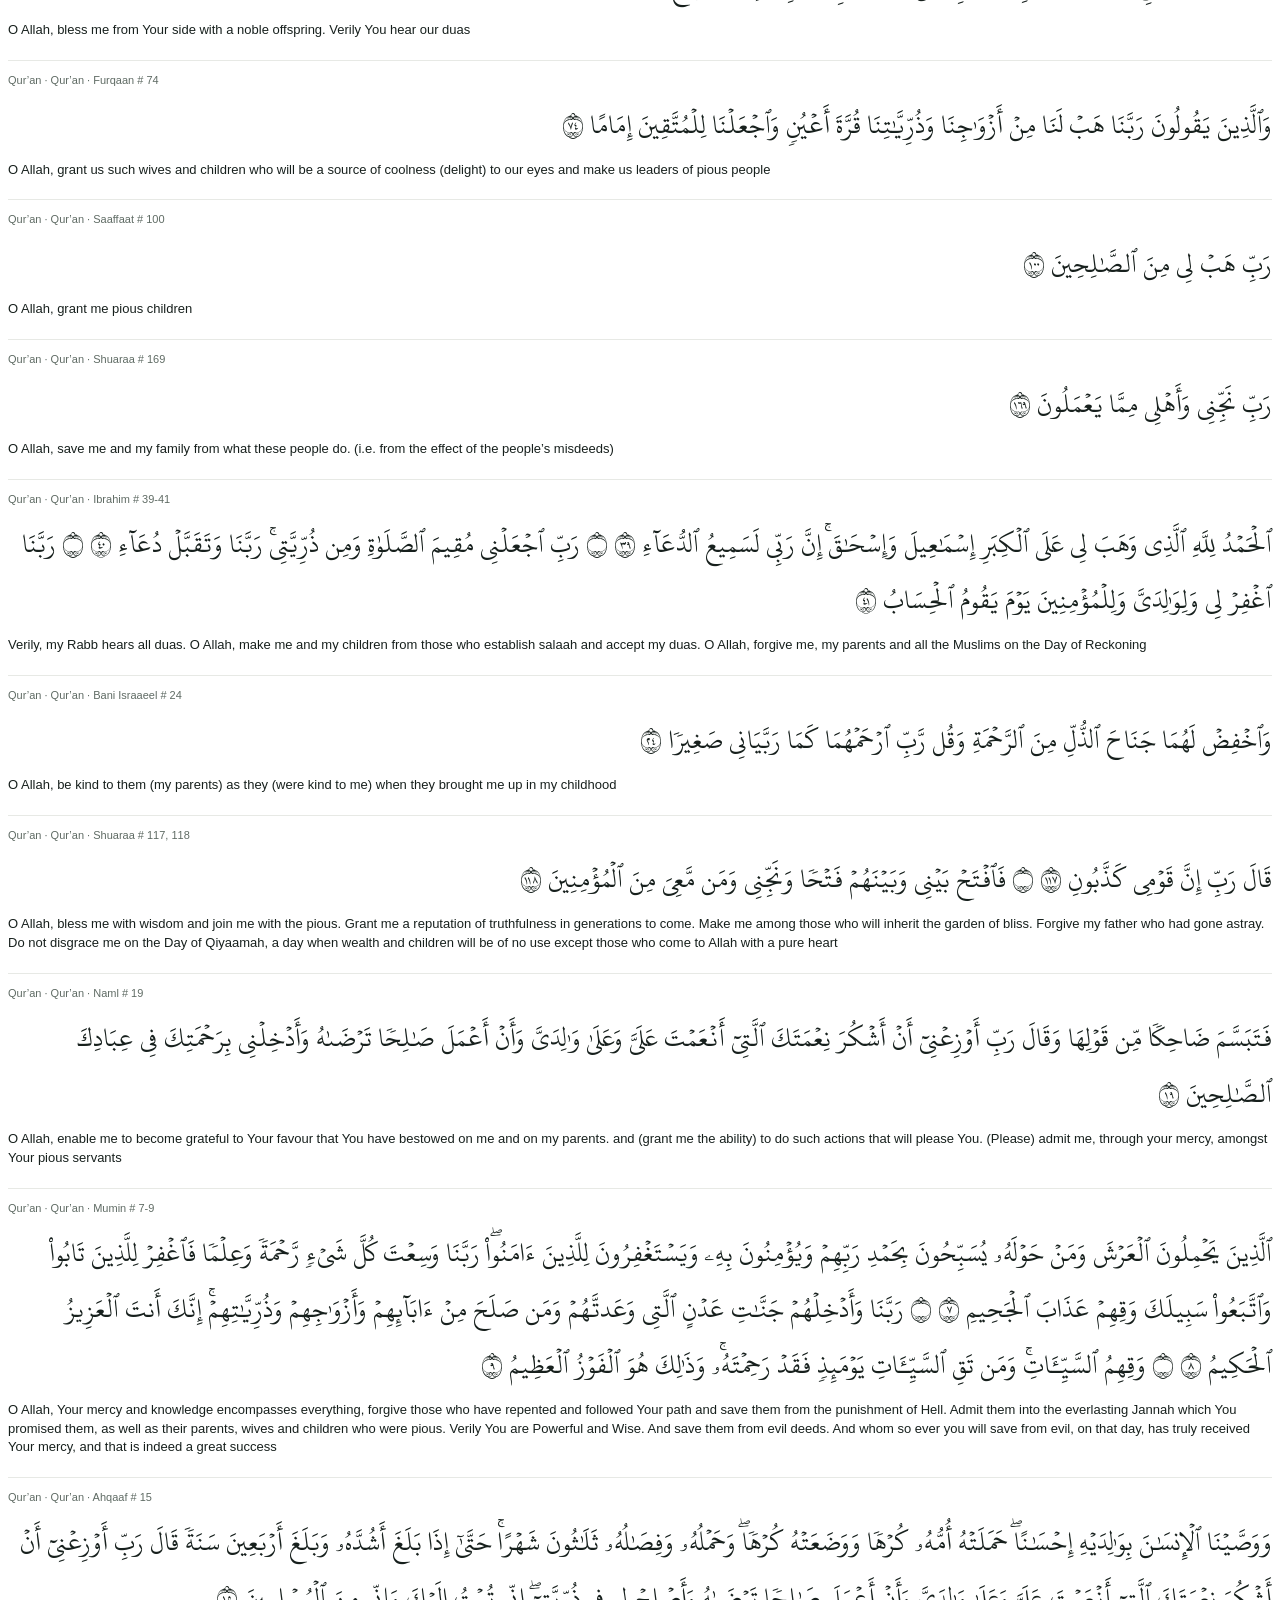
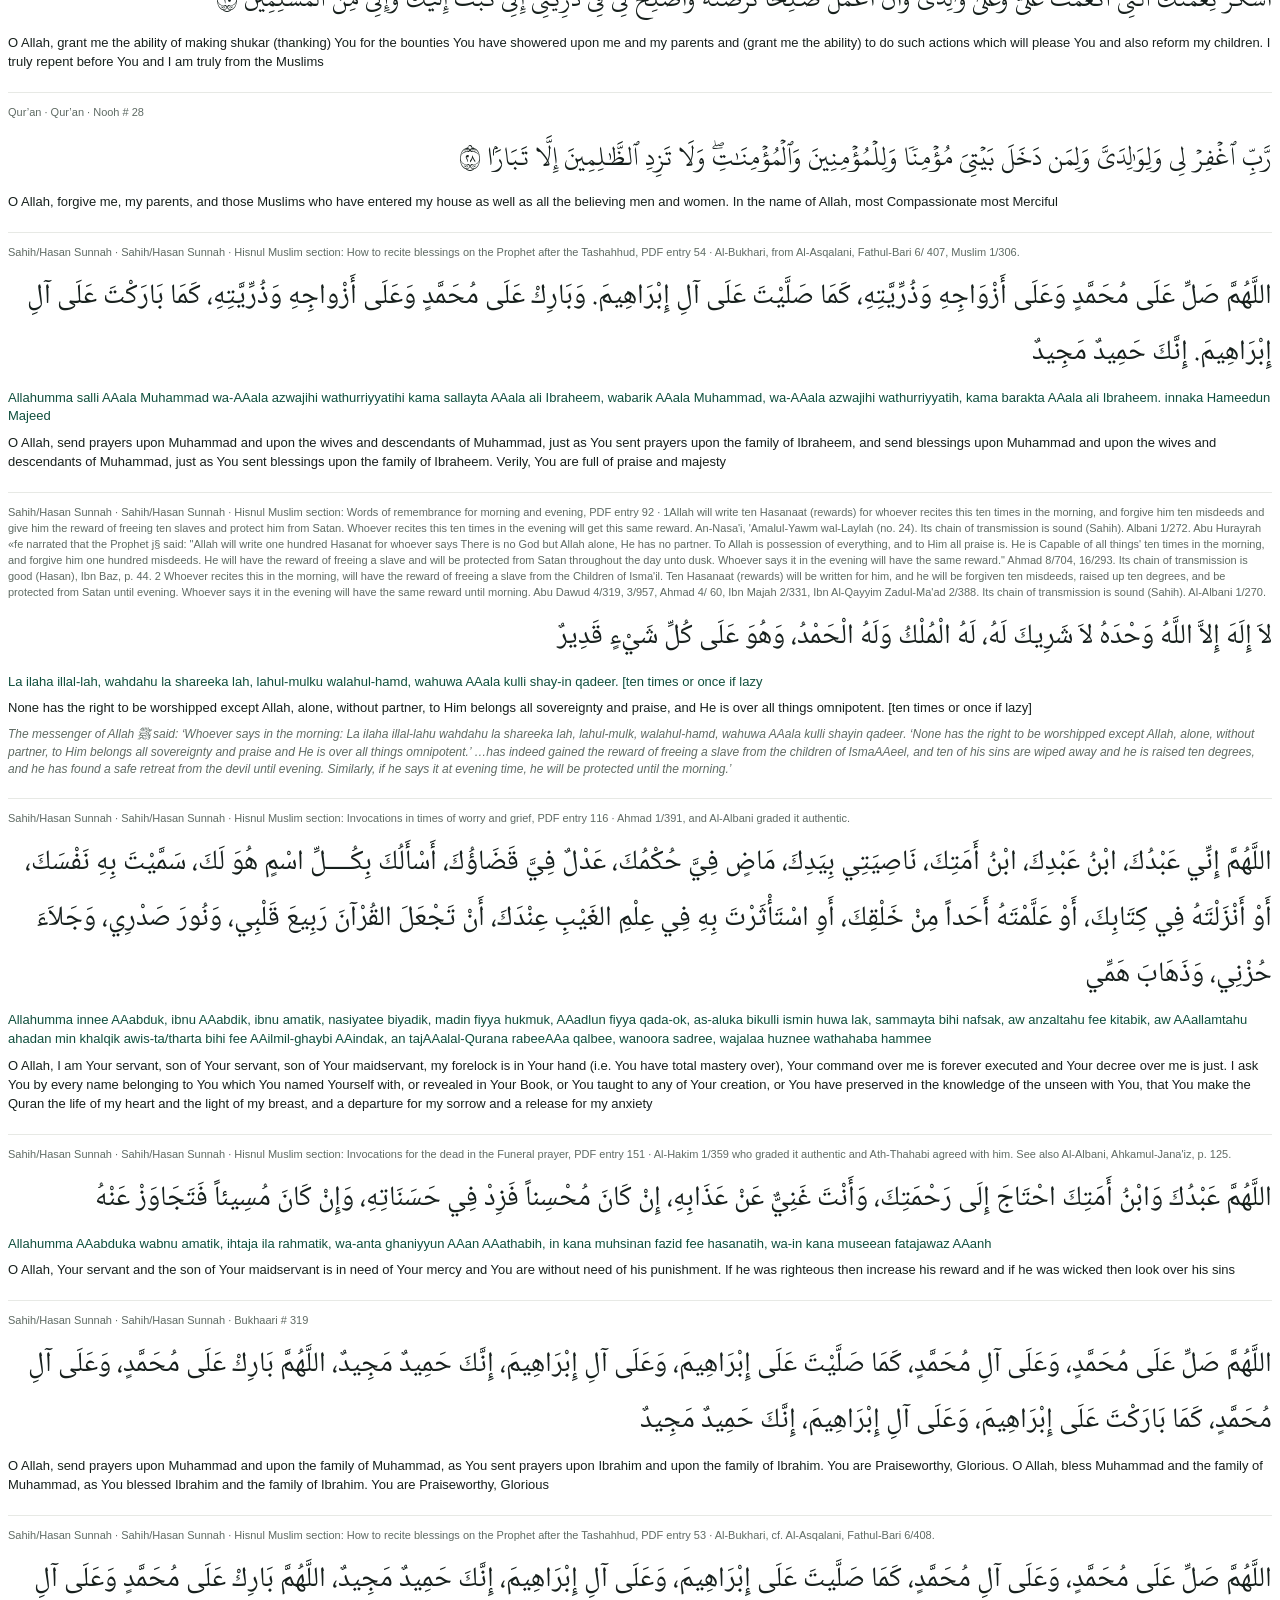
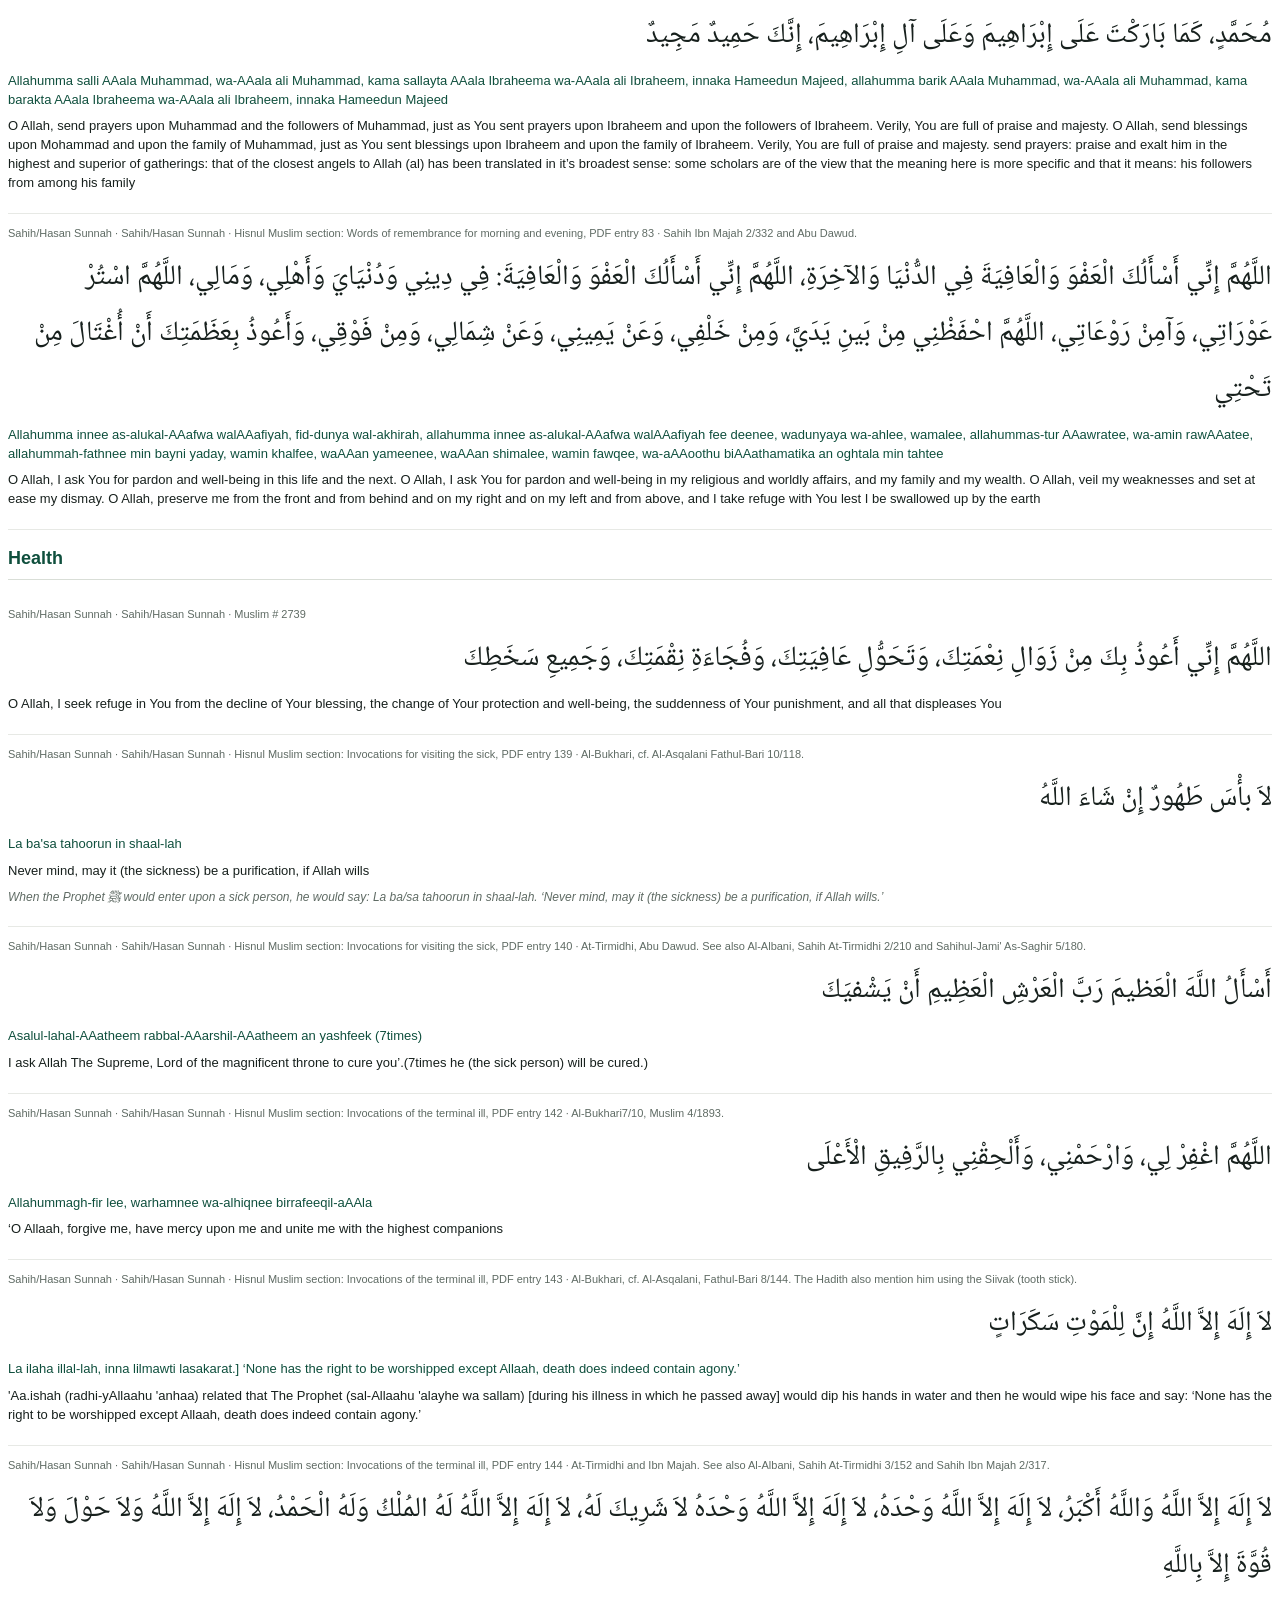
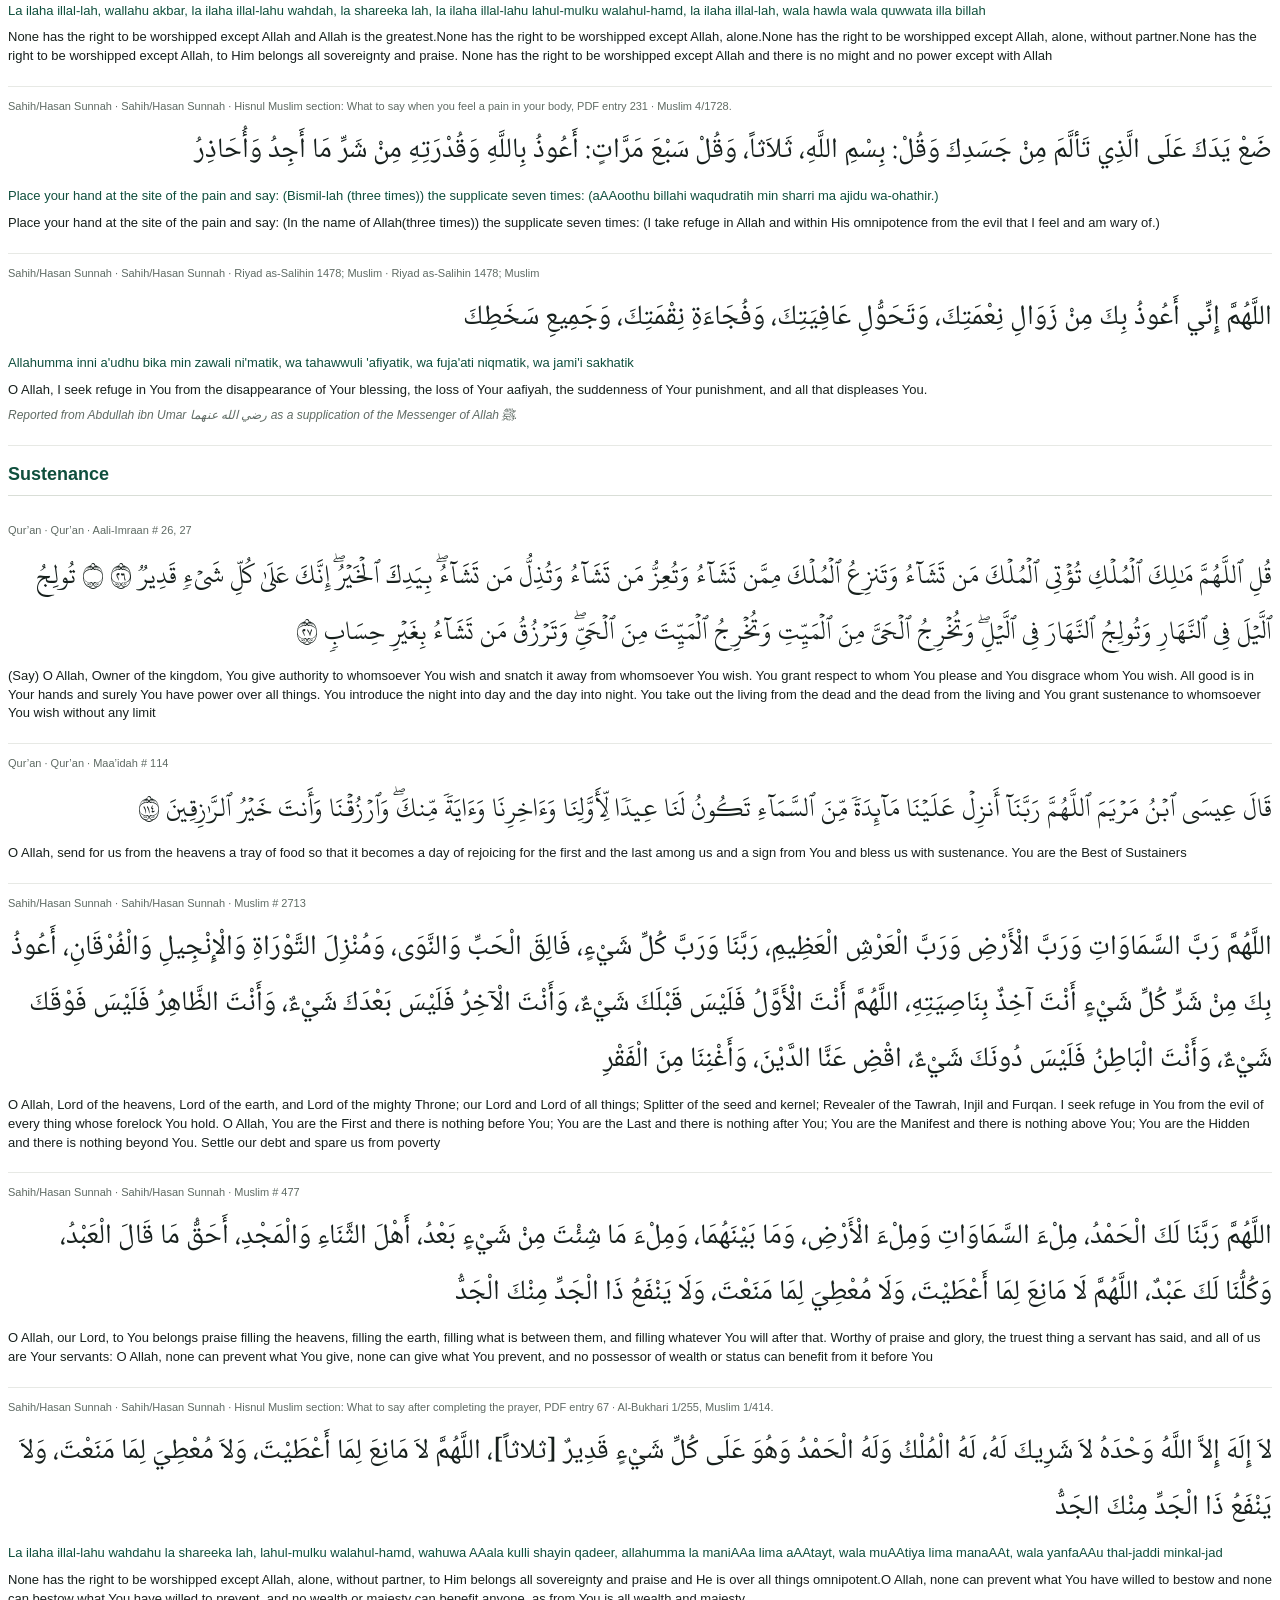
==== commit 639f6b8d: "Release Hajj Dua Companion 2026.04.30" ====
--- a/print.html
+++ b/print.html
@@ -27,6 +27,7 @@
   <h1>Hajj Dua Companion</h1>
   <p>Qur’an, verified Sunnah, companion reports, and clearly labelled open-dua guidance from the offline app data.</p>
   <section><h2>Ihram/Talbiyah</h2>
+<article class='dua'><div class='meta'>Sahih/Hasan Sunnah · Sahih/Hasan Sunnah · Sahih Muslim 1207a · Sahih Muslim 1207a; also reported with similar wording in Sahih Muslim 1207b</div><p class='arabic naskh' lang='ar' dir='rtl'>اللَّهُمَّ مَحِلِّي حَيْثُ حَبَسْتَنِي</p><p class='translit'>Allahumma mahilli haythu habastani</p><p>O Allah, my place of exiting Ihram is wherever You detain me.</p><p class='context'>This wording is for someone who fears they may be prevented from completing Hajj or Umrah due to illness or a similar barrier. It is a condition made at Ihram, not a regular dua required from every pilgrim.</p></article>
 <article class='dua'><div class='meta'>Sahih/Hasan Sunnah · Sahih/Hasan Sunnah · Hisnul Muslim section: The pilgrim&#x27;s announcement of his arrival for Hajj or Umrah, PDF entry 234 · Al-Bukhari, cf. Al-Asqalani, Fathul-Bari 3/408, Muslim 2/841.</div><p class='arabic naskh' lang='ar' dir='rtl'>لَبَّيْكَ اللَّهُمَّ لَبَّيْكَ، لَبَّيْكَ لاَ شَرِيكَ لَكَ لَبَّيْكَ، إِنَّ الْحَمْدَ، وَالنِّعْمَةَ، لَكَ وَالْمُلْكَ، لاَ شَرِيكَ لَكَ</p><p class='translit'>Labbaykal-lahumma labbayk, labbayka la shareeka laka labbayk, innal-hamda wanniAAmata laka walmulk, la shareeka lak</p><p>Here I am O Allah, (in response to Your call), here I am. Here I am, You have no partner, here I am. Verily all praise, grace and sovereignty belong to You. You have no partner</p></article>
 </section>
 <section><h2>Masjid al-Haram/Ka&#x27;bah</h2>
@@ -118,6 +119,7 @@
 <article class='dua'><div class='meta'>Sahih/Hasan Sunnah · Sahih/Hasan Sunnah · Hisnul Muslim section: Invocations of the terminal ill, PDF entry 143 · Al-Bukhari, cf. Al-Asqalani, Fathul-Bari 8/144. The Hadith also mention him using the Siivak (tooth stick).</div><p class='arabic naskh' lang='ar' dir='rtl'>لاَ إِلَهَ إِلاَّ اللَّهُ إِنَّ لِلْمَوْتِ سَكَرَاتٍ</p><p class='translit'>La ilaha illal-lah, inna lilmawti lasakarat.] ‘None has the right to be worshipped except Allaah, death does indeed contain agony.’</p><p>&#x27;Aa.ishah (radhi-yAllaahu &#x27;anhaa) related that The Prophet (sal-Allaahu &#x27;alayhe wa sallam) [during his illness in which he passed away] would dip his hands in water and then he would wipe his face and say: ‘None has the right to be worshipped except Allaah, death does indeed contain agony.’</p></article>
 <article class='dua'><div class='meta'>Sahih/Hasan Sunnah · Sahih/Hasan Sunnah · Hisnul Muslim section: Invocations of the terminal ill, PDF entry 144 · At-Tirmidhi and Ibn Majah. See also Al-Albani, Sahih At-Tirmidhi 3/152 and Sahih Ibn Majah 2/317.</div><p class='arabic naskh' lang='ar' dir='rtl'>لاَ إِلَهَ إِلاَّ اللَّهُ وَاللَّهُ أَكْبَرُ، لاَ إِلَهَ إِلاَّ اللَّهُ وَحْدَهُ، لاَ إِلَهَ إِلاَّ اللَّهُ وَحْدَهُ لاَ شَرِيكَ لَهُ، لاَ إِلَهَ إِلاَّ اللَّهُ لَهُ المُلْكُ وَلَهُ الْحَمْدُ، لاَ إِلَهَ إِلاَّ اللَّهُ وَلاَ حَوْلَ وَلاَ قُوَّةَ إِلاَّ بِاللَّهِ</p><p class='translit'>La ilaha illal-lah, wallahu akbar, la ilaha illal-lahu wahdah, la shareeka lah, la ilaha illal-lahu lahul-mulku walahul-hamd, la ilaha illal-lah, wala hawla wala quwwata illa billah</p><p>None has the right to be worshipped except Allah and Allah is the greatest.None has the right to be worshipped except Allah, alone.None has the right to be worshipped except Allah, alone, without partner.None has the right to be worshipped except Allah, to Him belongs all sovereignty and praise. None has the right to be worshipped except Allah and there is no might and no power except with Allah</p></article>
 <article class='dua'><div class='meta'>Sahih/Hasan Sunnah · Sahih/Hasan Sunnah · Hisnul Muslim section: What to say when you feel a pain in your body, PDF entry 231 · Muslim 4/1728.</div><p class='arabic naskh' lang='ar' dir='rtl'>ضَعْ يَدَكَ عَلَى الَّذِي تَألَّمَ مِنْ جَسَدِكَ وَقُلْ: بِسْمِ اللَّهِ، ثَلاَثاً، وَقُلْ سَبْعَ مَرَّاتٍ: أَعُوذُ بِاللَّهِ وَقُدْرَتِهِ مِنْ شَرِّ مَا أَجِدُ وَأُحَاذِرُ</p><p class='translit'>Place your hand at the site of the pain and say: (Bismil-lah (three times)) the supplicate seven times: (aAAoothu billahi waqudratih min sharri ma ajidu wa-ohathir.)</p><p>Place your hand at the site of the pain and say: (In the name of Allah(three times)) the supplicate seven times: (I take refuge in Allah and within His omnipotence from the evil that I feel and am wary of.)</p></article>
+<article class='dua'><div class='meta'>Sahih/Hasan Sunnah · Sahih/Hasan Sunnah · Riyad as-Salihin 1478; Muslim · Riyad as-Salihin 1478; Muslim</div><p class='arabic naskh' lang='ar' dir='rtl'>اللَّهُمَّ إِنِّي أَعُوذُ بِكَ مِنْ زَوَالِ نِعْمَتِكَ، وَتَحَوُّلِ عَافِيَتِكَ، وَفُجَاءَةِ نِقْمَتِكَ، وَجَمِيعِ سَخَطِكَ</p><p class='translit'>Allahumma inni a&#x27;udhu bika min zawali ni&#x27;matik, wa tahawwuli &#x27;afiyatik, wa fuja&#x27;ati niqmatik, wa jami&#x27;i sakhatik</p><p>O Allah, I seek refuge in You from the disappearance of Your blessing, the loss of Your aafiyah, the suddenness of Your punishment, and all that displeases You.</p><p class='context'>Reported from Abdullah ibn Umar رضي الله عنهما as a supplication of the Messenger of Allah ﷺ.</p></article>
 </section>
 <section><h2>Sustenance</h2>
 <article class='dua'><div class='meta'>Qur’an · Qur’an · Aali-Imraan # 26, 27</div><p class='arabic uthmani' lang='ar' dir='rtl'>قُلِ ٱللَّهُمَّ مَٰلِكَ ٱلۡمُلۡكِ تُؤۡتِي ٱلۡمُلۡكَ مَن تَشَآءُ وَتَنزِعُ ٱلۡمُلۡكَ مِمَّن تَشَآءُ وَتُعِزُّ مَن تَشَآءُ وَتُذِلُّ مَن تَشَآءُۖ بِيَدِكَ ٱلۡخَيۡرُۖ إِنَّكَ عَلَىٰ كُلِّ شَيۡءٖ قَدِيرٞ ٢٦ ۝ تُولِجُ ٱلَّيۡلَ فِي ٱلنَّهَارِ وَتُولِجُ ٱلنَّهَارَ فِي ٱلَّيۡلِۖ وَتُخۡرِجُ ٱلۡحَيَّ مِنَ ٱلۡمَيِّتِ وَتُخۡرِجُ ٱلۡمَيِّتَ مِنَ ٱلۡحَيِّۖ وَتَرۡزُقُ مَن تَشَآءُ بِغَيۡرِ حِسَابٖ ٢٧</p><p>(Say) O Allah, Owner of the kingdom, You give authority to whomsoever You wish and snatch it away from whomsoever You wish. You grant respect to whom You please and You disgrace whom You wish. All good is in Your hands and surely You have power over all things. You introduce the night into day and the day into night. You take out the living from the dead and the dead from the living and You grant sustenance to whomsoever You wish without any limit</p></article>
